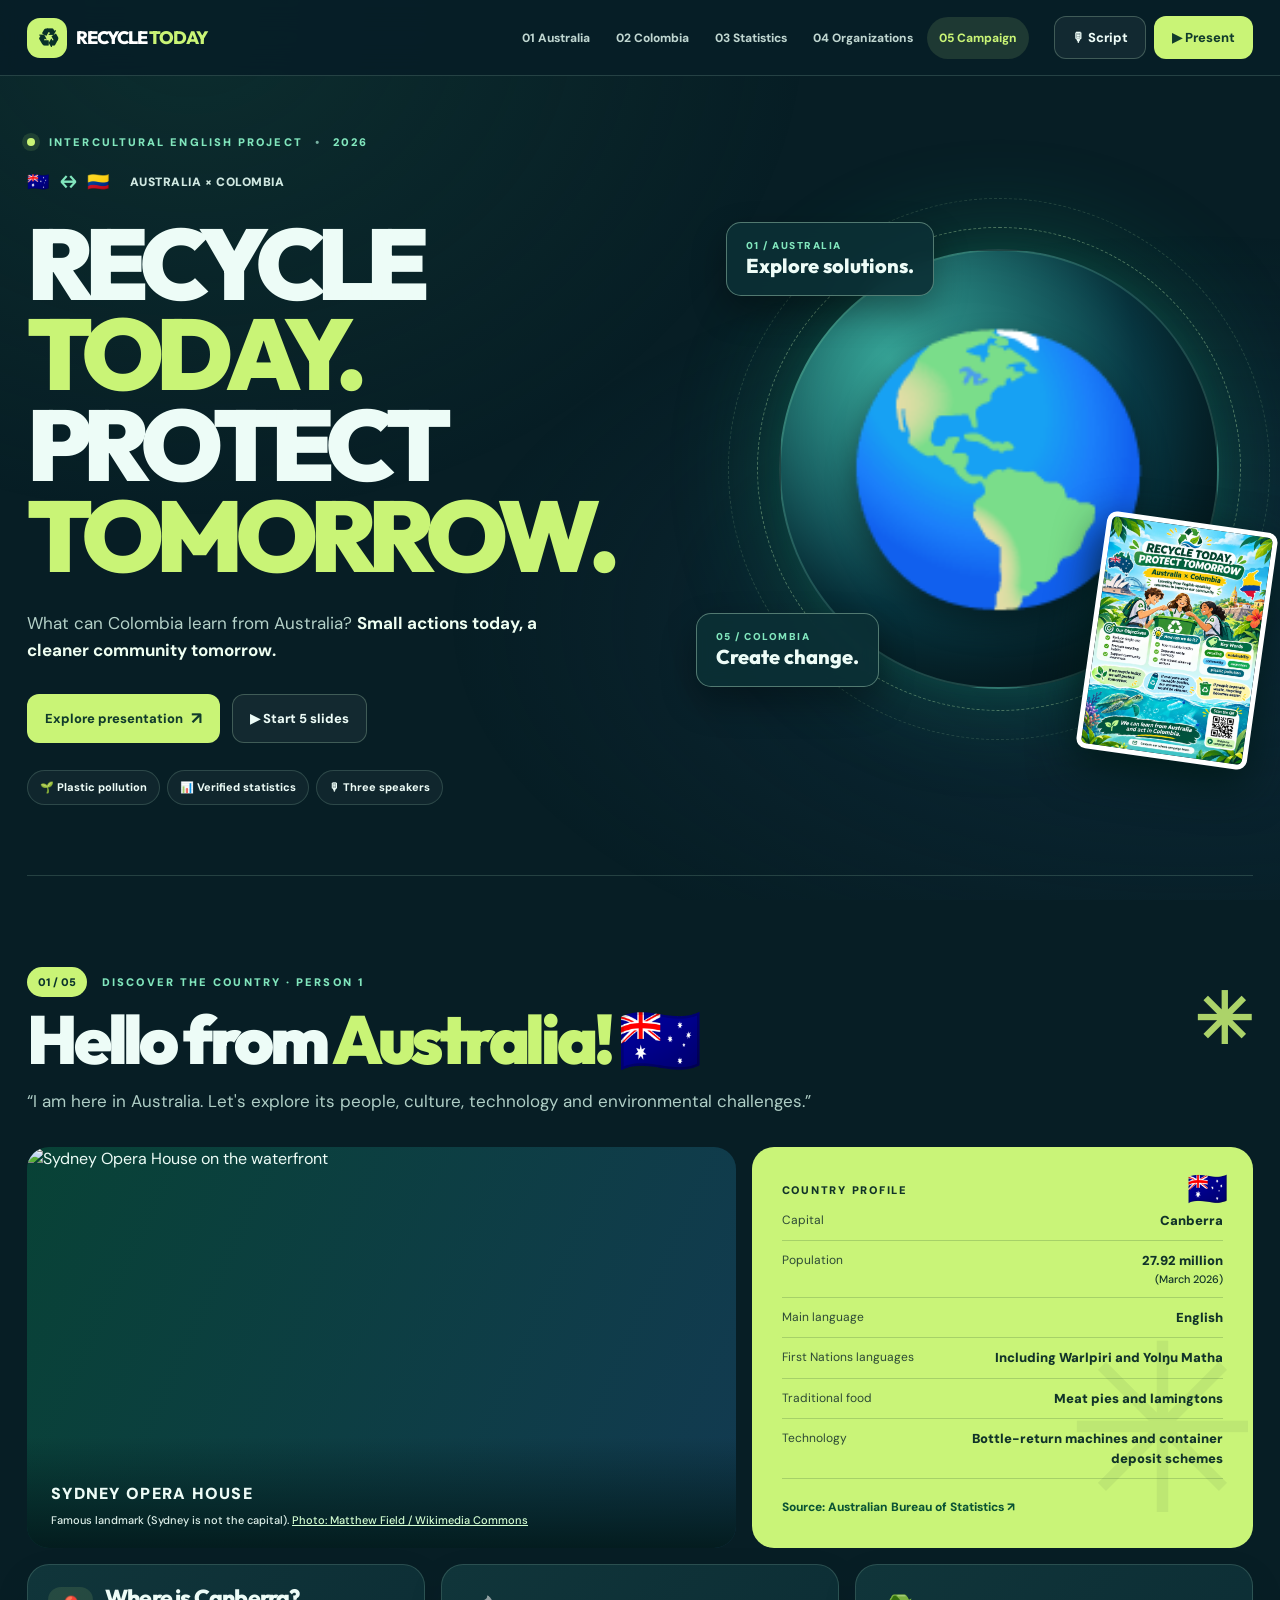
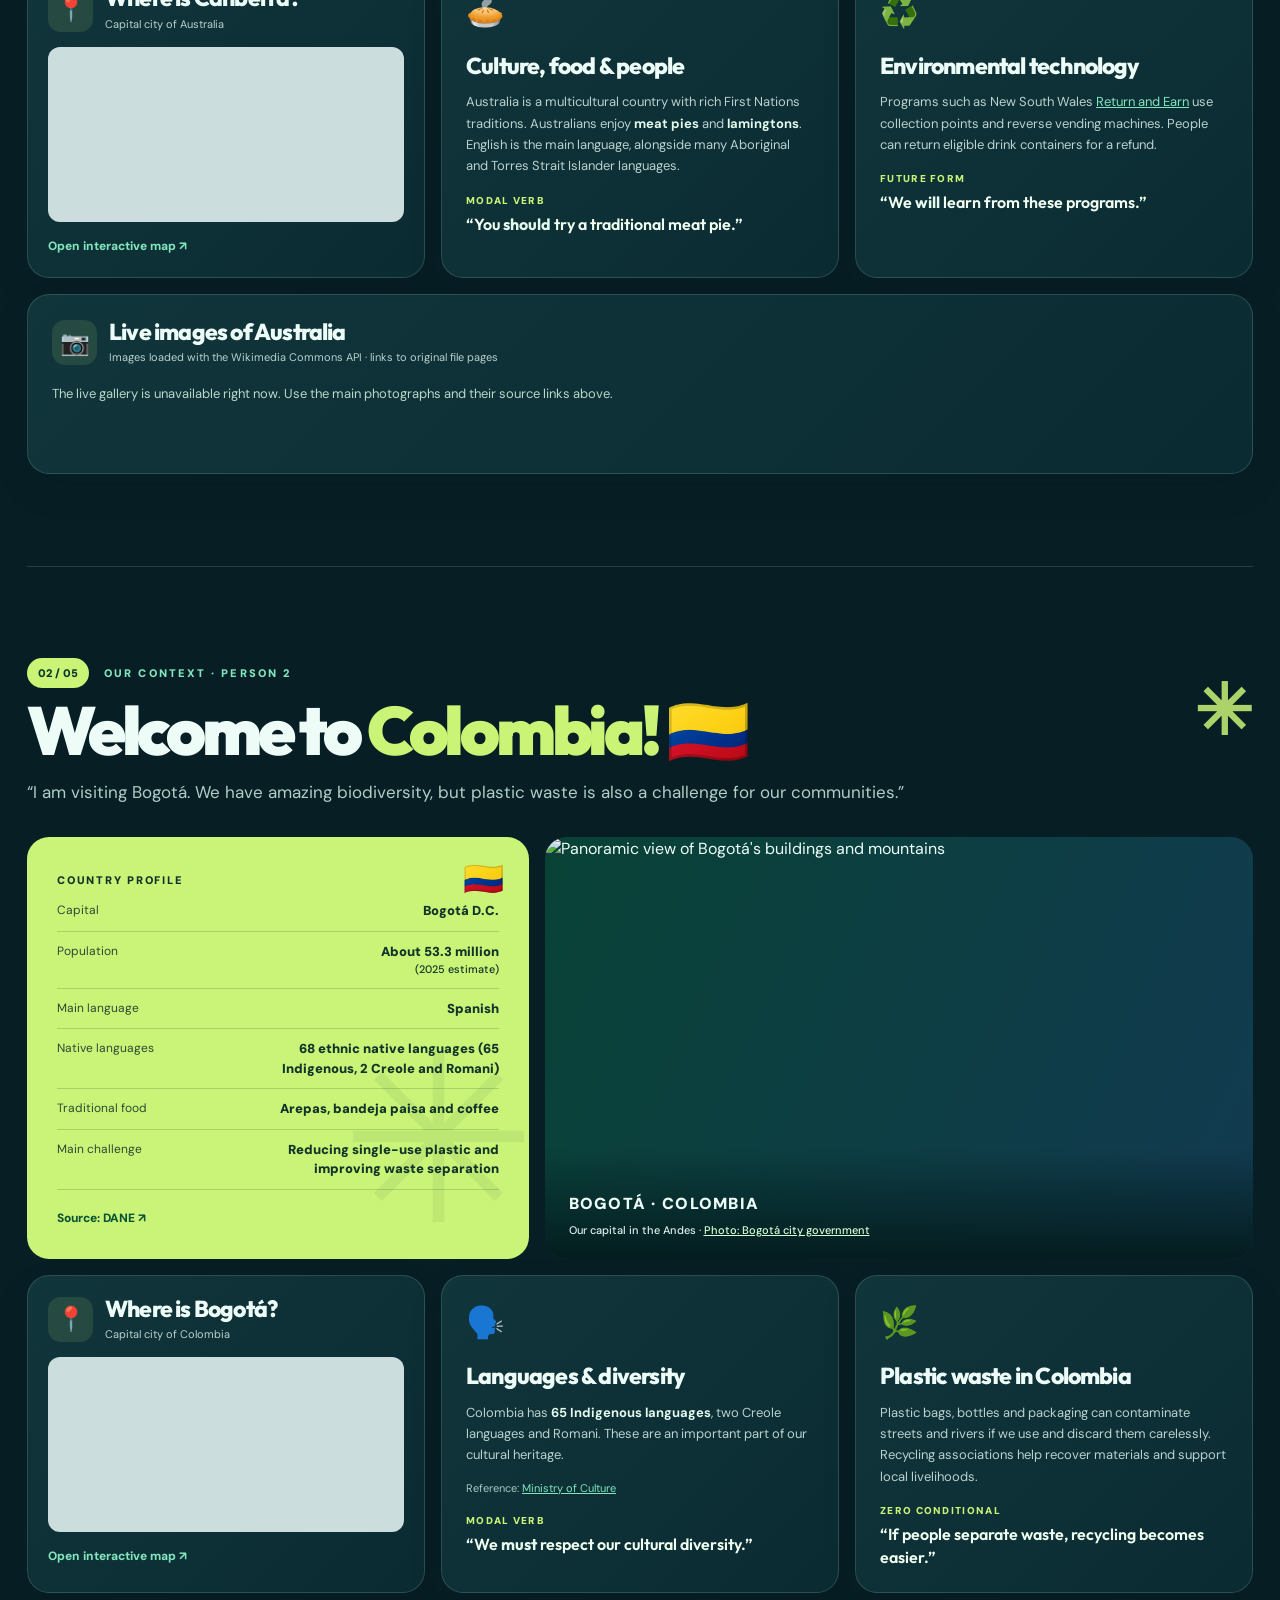
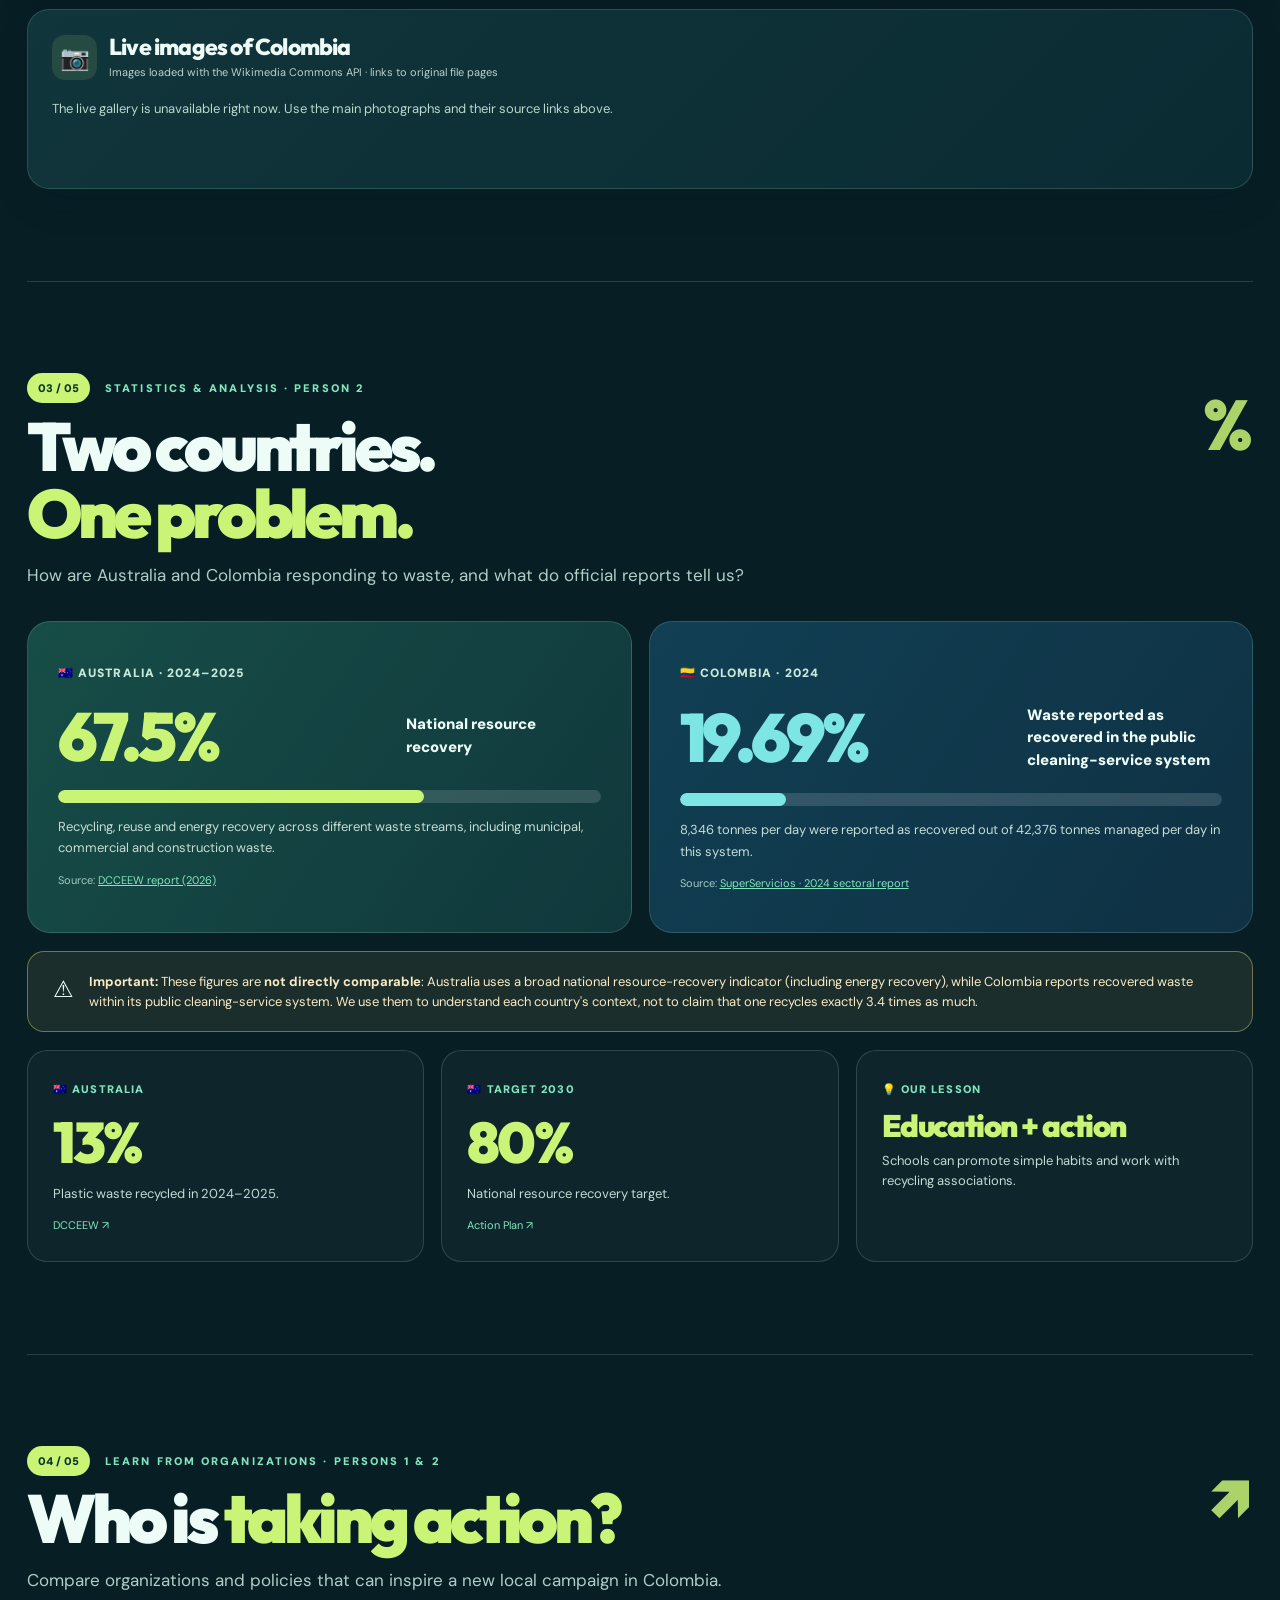
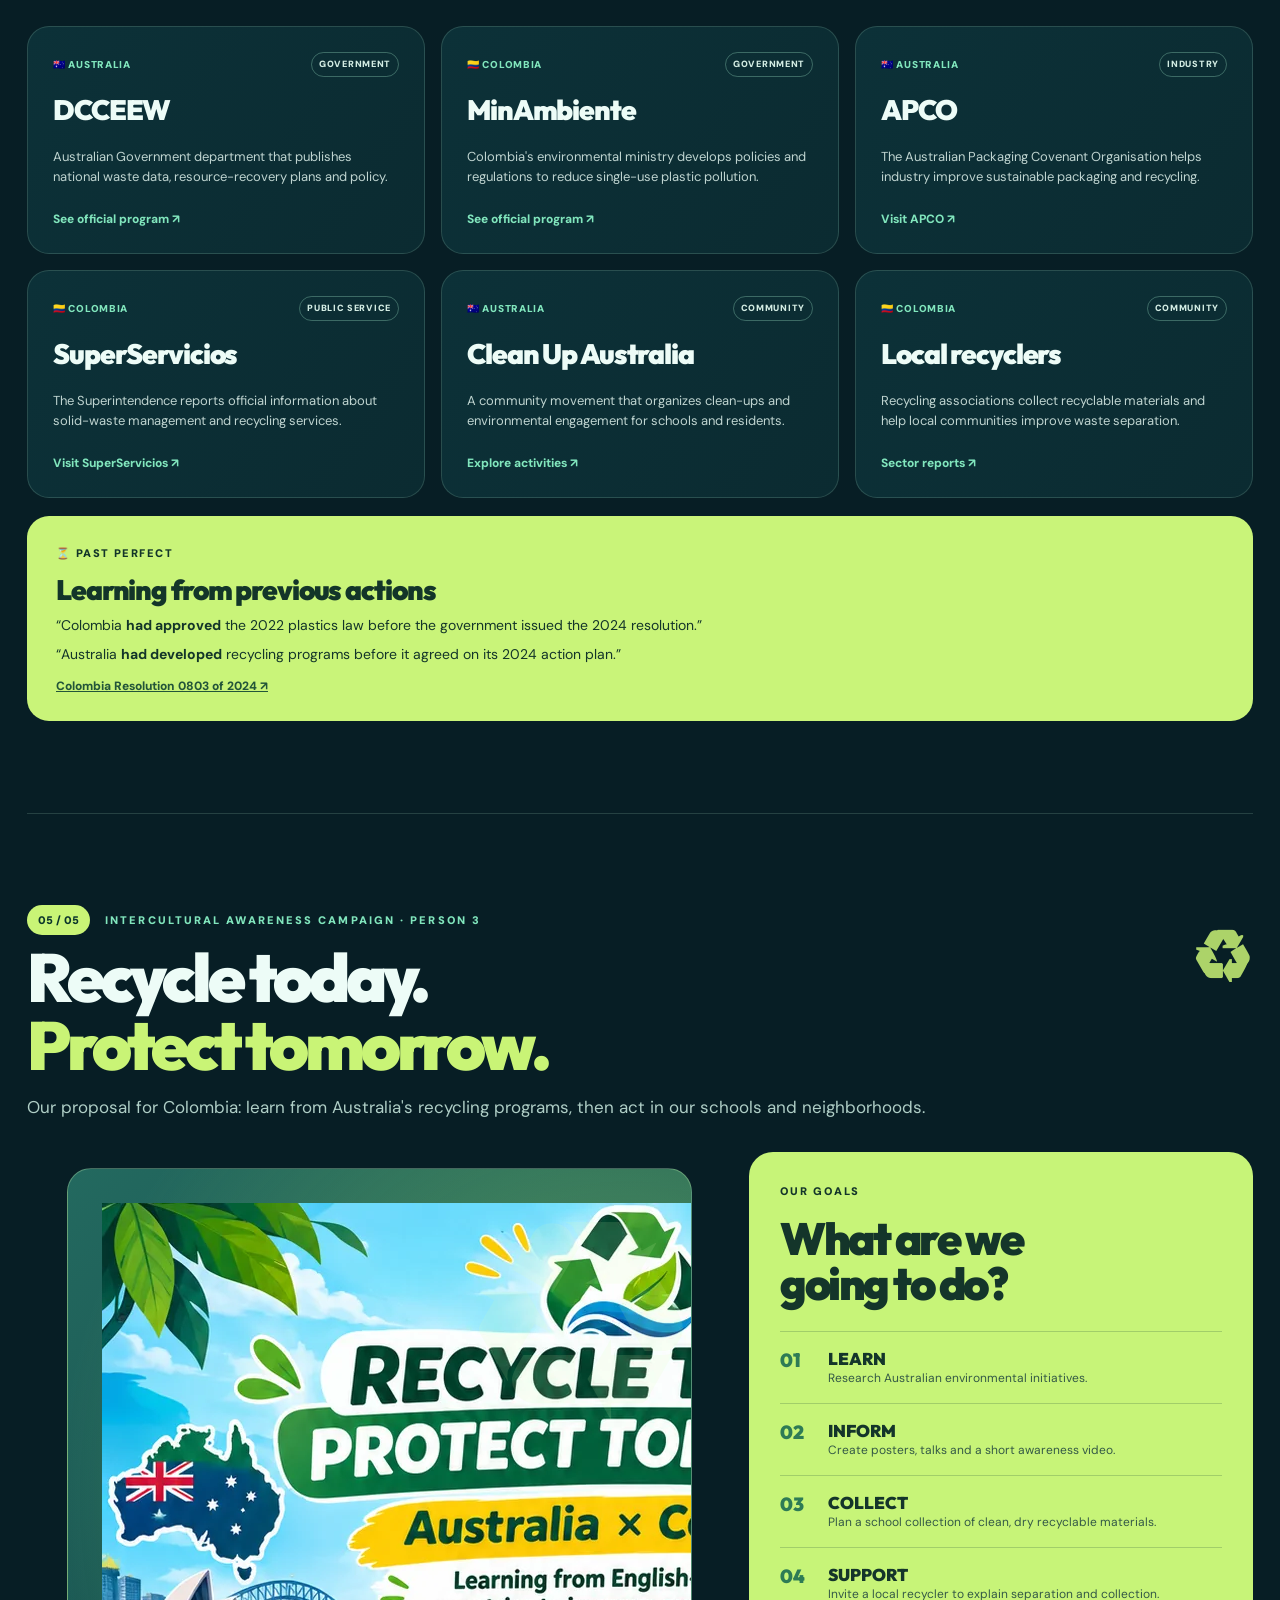
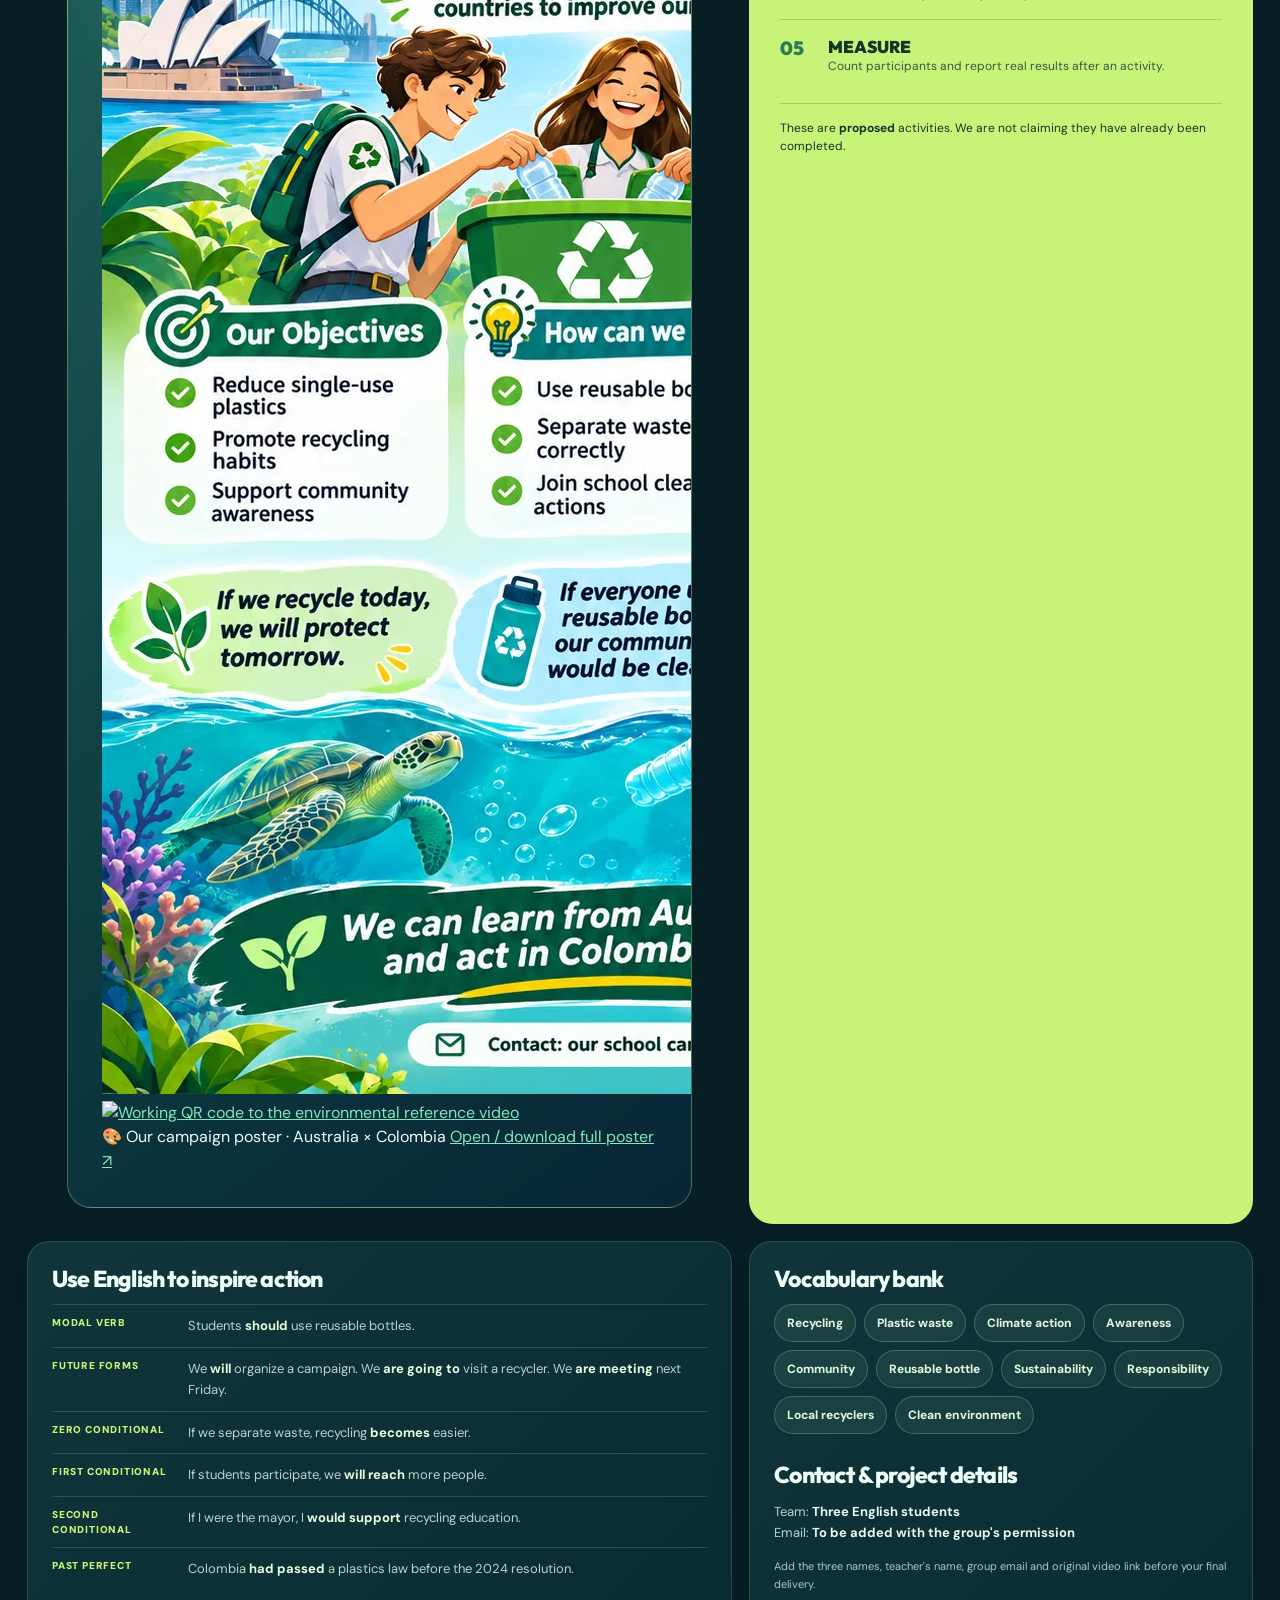
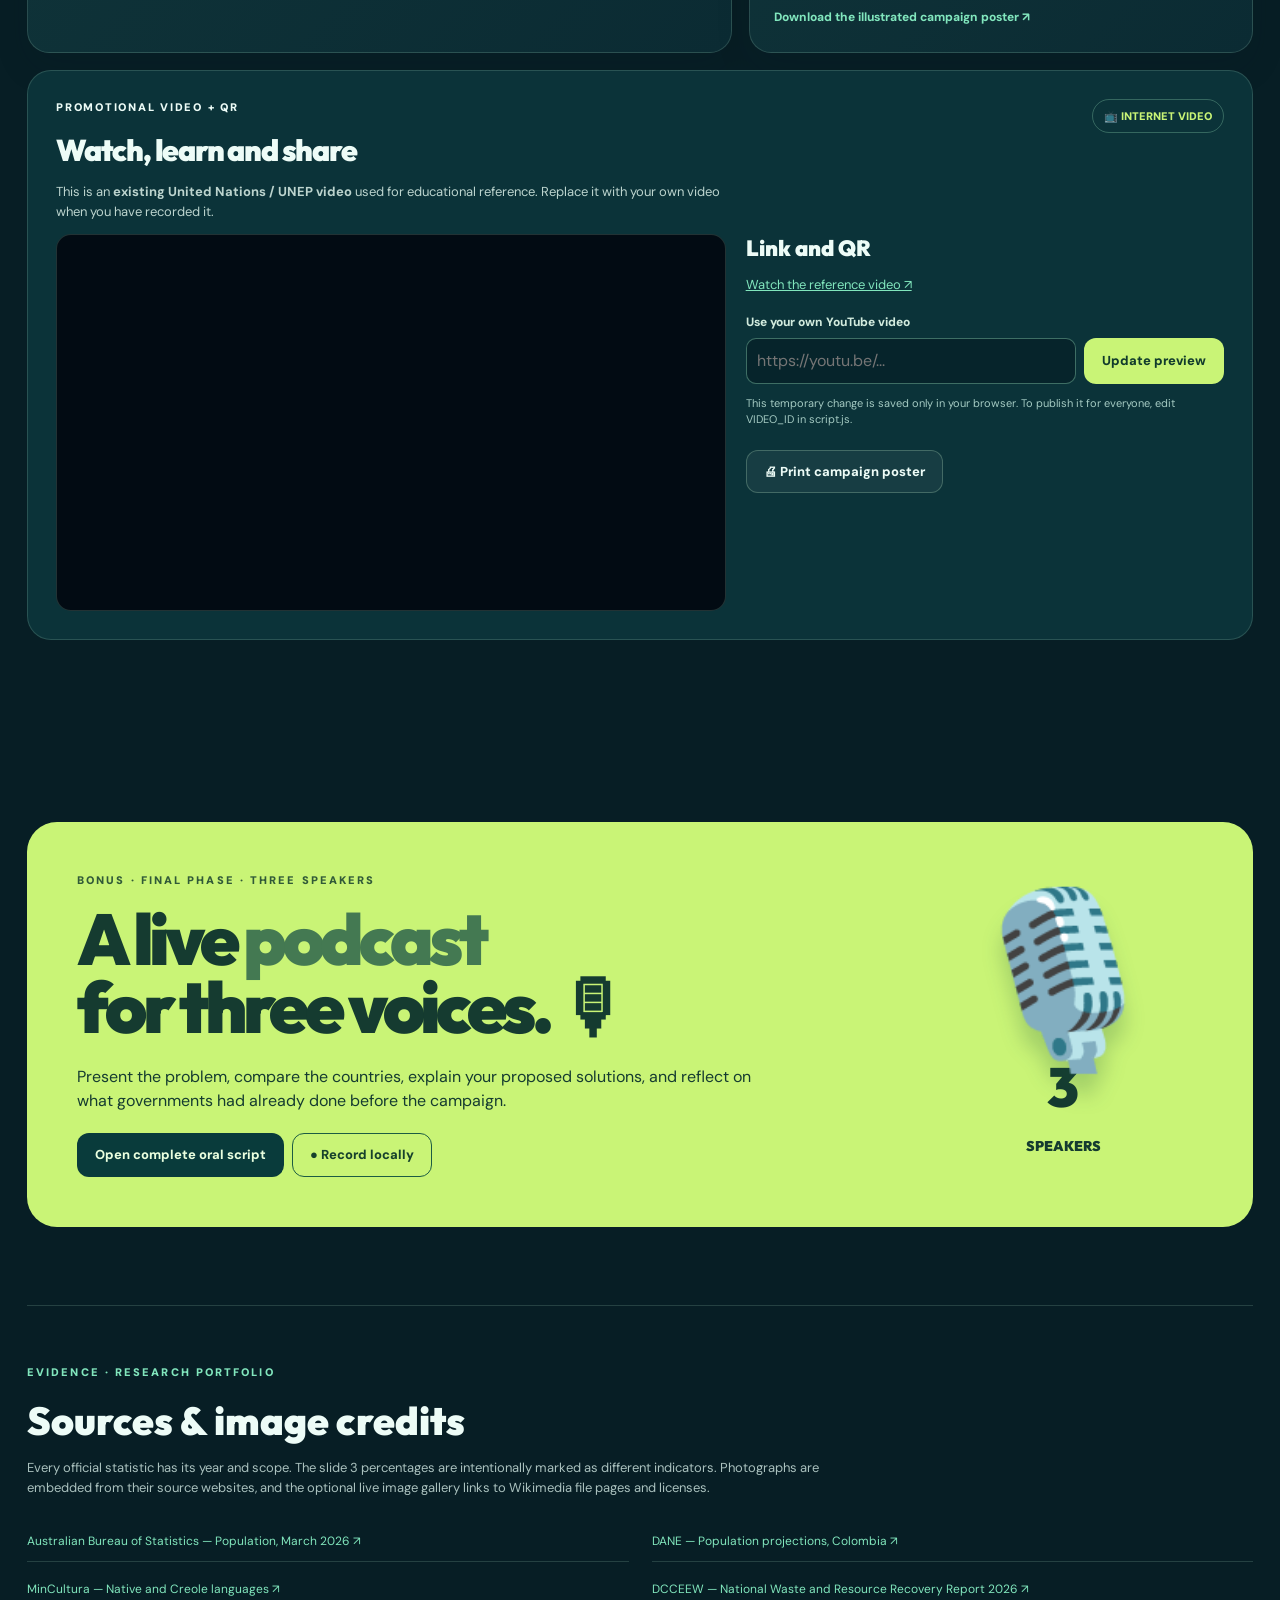
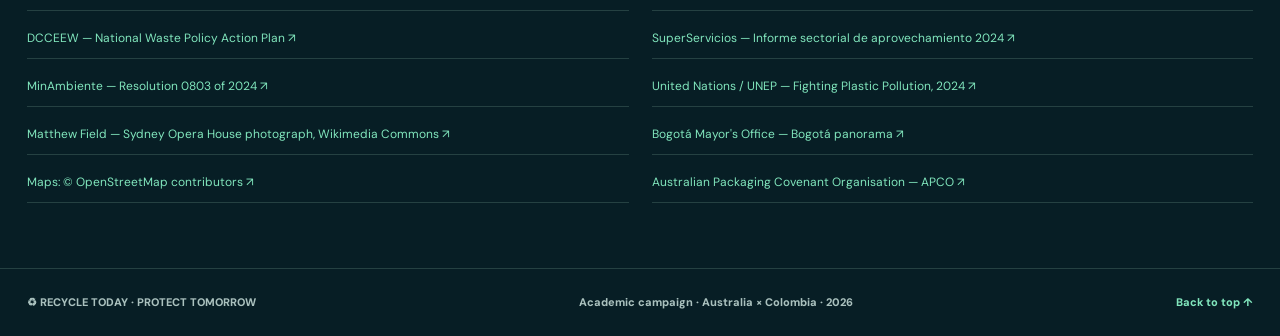
==== index.html @ 6f83ca3d "Display illustrated poster in slide five and hero; retain functional video QR" ====
<!DOCTYPE html>
<html lang="en">
<head>
  <meta charset="UTF-8" />
  <meta name="viewport" content="width=device-width, initial-scale=1.0" />
  <meta name="theme-color" content="#0a2027" />
  <meta name="description" content="Interactive English presentation: learning from Australia to reduce plastic pollution in Colombia." />
  <title>Recycle Today, Protect Tomorrow | Australia × Colombia</title>
  <link rel="icon" href="assets/favicon.svg" type="image/svg+xml" />
  <link rel="preconnect" href="https://fonts.googleapis.com" />
  <link rel="preconnect" href="https://fonts.gstatic.com" crossorigin />
  <link rel="stylesheet" href="styles.css" />
  <script src="script.js" defer></script>
</head>
<body>
  <a class="skip-link" href="#main">Skip to presentation</a>
  <header class="site-header">
    <a class="brand" href="#home" aria-label="Recycle Today home"><span class="brand-icon">♻</span><span>RECYCLE<span class="brand-alt">TODAY</span></span></a>
    <nav aria-label="Main slides" class="desktop-nav">
      <a href="#australia">01 Australia</a><a href="#colombia">02 Colombia</a><a href="#compare">03 Statistics</a><a href="#organizations">04 Organizations</a><a href="#campaign">05 Campaign</a>
    </nav>
    <div class="header-actions"><button id="notes-button" class="ghost-btn" type="button">🎙 Script</button><button id="present-button" class="accent-btn" type="button">▶ Present</button></div>
  </header>
  <main id="main">
    <section id="home" class="hero page-width" aria-labelledby="hero-title">
      <div class="hero-copy">
        <p class="eyebrow"><span class="live-dot"></span> Intercultural English project <span class="divided">•</span> 2026</p>
        <p class="flag-line">🇦🇺 <span class="arrow-sign">↔</span> 🇨🇴 <span>AUSTRALIA × COLOMBIA</span></p>
        <h1 id="hero-title">RECYCLE<br /><em>TODAY.</em><br />PROTECT<br /><em>TOMORROW.</em></h1>
        <p class="hero-subtitle">What can Colombia learn from Australia? <strong>Small actions today, a cleaner community tomorrow.</strong></p>
        <div class="hero-actions"><a href="#australia" class="accent-btn arrow-btn">Explore presentation <span>↗</span></a><button type="button" id="start-presentation" class="ghost-btn">▶ Start 5 slides</button></div>
        <div class="hero-tags"><span>🌱 Plastic pollution</span><span>📊 Verified statistics</span><span>🎙 Three speakers</span></div>
      </div>
      <div class="hero-visual" aria-label="Campaign illustration and photographs">
        <div class="planet-disc"><span aria-hidden="true">🌎</span><div class="disc-ring ring-one"></div><div class="disc-ring ring-two"></div></div>
        <div class="visual-caption visual-caption-top"><span>01 / AUSTRALIA</span><strong>Explore solutions.</strong></div>
        <div class="visual-caption visual-caption-bottom"><span>05 / COLOMBIA</span><strong>Create change.</strong></div>
        <img src="assets/poster-recycle-today.webp" class="hero-poster" alt="Recycle Today, Protect Tomorrow campaign poster" loading="eager" />
      </div>
    </section>
    <div class="five-slides">
      <section id="australia" class="slide page-width" data-slide="0" aria-labelledby="australia-title">
        <div class="section-heading"><div><p class="eyebrow"><span class="section-number">01 / 05</span> DISCOVER THE COUNTRY · PERSON 1</p><h2 id="australia-title">Hello from <span class="colored">Australia!</span> 🇦🇺</h2><p class="section-subtitle">“I am here in Australia. Let's explore its people, culture, technology and environmental challenges.”</p></div><div class="corner-symbol">✳</div></div>
        <div class="slide-grid">
          <figure class="feature-photo australia-photo"><img src="https://upload.wikimedia.org/wikipedia/commons/thumb/3/38/Sydney_opera_house_side_view.jpg/1200px-Sydney_opera_house_side_view.jpg" alt="Sydney Opera House on the waterfront" loading="lazy" /><figcaption><span>SYDNEY OPERA HOUSE</span><small>Famous landmark (Sydney is not the capital). <a target="_blank" rel="noopener noreferrer" href="https://commons.wikimedia.org/wiki/File:Sydney_opera_house_side_view.jpg">Photo: Matthew Field / Wikimedia Commons</a></small></figcaption></figure>
          <div class="country-card"><span class="card-eyebrow">COUNTRY PROFILE</span><div class="mini-flag">🇦🇺</div><dl class="fact-list"><div><dt>Capital</dt><dd>Canberra</dd></div><div><dt>Population</dt><dd>27.92 million <small>(March 2026)</small></dd></div><div><dt>Main language</dt><dd>English</dd></div><div><dt>First Nations languages</dt><dd>Including Warlpiri and Yolŋu Matha</dd></div><div><dt>Traditional food</dt><dd>Meat pies and lamingtons</dd></div><div><dt>Technology</dt><dd>Bottle-return machines and container deposit schemes</dd></div></dl><a href="https://www.abs.gov.au/statistics/people/population/national-state-and-territory-population/latest-release" class="text-link" target="_blank" rel="noopener noreferrer">Source: Australian Bureau of Statistics ↗</a></div>
          <article class="info-card map-card"><div class="card-top"><span>📍</span><div><h3>Where is Canberra?</h3><p>Capital city of Australia</p></div></div><iframe title="Map of Canberra, Australia, from OpenStreetMap" loading="lazy" src="https://www.openstreetmap.org/export/embed.html?bbox=149.04%2C-35.36%2C149.21%2C-35.24&amp;layer=mapnik&amp;marker=-35.2809%2C149.1300"></iframe><a href="https://www.openstreetmap.org/?mlat=-35.2809&amp;mlon=149.1300#map=12/-35.2809/149.1300" class="text-link" target="_blank" rel="noopener noreferrer">Open interactive map ↗</a></article>
          <article class="info-card story-card"><span class="info-icon">🥧</span><h3>Culture, food & people</h3><p>Australia is a multicultural country with rich First Nations traditions. Australians enjoy <strong>meat pies</strong> and <strong>lamingtons</strong>. English is the main language, alongside many Aboriginal and Torres Strait Islander languages.</p><div class="grammar-tag">MODAL VERB</div><p class="quote">“You <strong>should</strong> try a traditional meat pie.”</p></article>
          <article class="info-card story-card"><span class="info-icon">♻️</span><h3>Environmental technology</h3><p>Programs such as New South Wales <a href="https://returnandearn.org.au/" target="_blank" rel="noopener noreferrer">Return and Earn</a> use collection points and reverse vending machines. People can return eligible drink containers for a refund.</p><div class="grammar-tag">FUTURE FORM</div><p class="quote">“We <strong>will</strong> learn from these programs.”</p></article>
          <article class="info-card gallery-card"><div class="card-top"><span>📷</span><div><h3>Live images of Australia</h3><p>Images loaded with the Wikimedia Commons API · links to original file pages</p></div></div><div class="image-gallery" id="gallery-au" aria-live="polite"><p class="gallery-placeholder">Images will appear when internet access is available.</p></div></article>
        </div>
      </section>
      <section id="colombia" class="slide page-width" data-slide="1" aria-labelledby="colombia-title">
        <div class="section-heading"><div><p class="eyebrow"><span class="section-number">02 / 05</span> OUR CONTEXT · PERSON 2</p><h2 id="colombia-title">Welcome to <span class="colored">Colombia!</span> 🇨🇴</h2><p class="section-subtitle">“I am visiting Bogotá. We have amazing biodiversity, but plastic waste is also a challenge for our communities.”</p></div><div class="corner-symbol">✳</div></div>
        <div class="slide-grid">
          <div class="country-card"><span class="card-eyebrow">COUNTRY PROFILE</span><div class="mini-flag">🇨🇴</div><dl class="fact-list"><div><dt>Capital</dt><dd>Bogotá D.C.</dd></div><div><dt>Population</dt><dd>About 53.3 million <small>(2025 estimate)</small></dd></div><div><dt>Main language</dt><dd>Spanish</dd></div><div><dt>Native languages</dt><dd>68 ethnic native languages (65 Indigenous, 2 Creole and Romani)</dd></div><div><dt>Traditional food</dt><dd>Arepas, bandeja paisa and coffee</dd></div><div><dt>Main challenge</dt><dd>Reducing single-use plastic and improving waste separation</dd></div></dl><a href="https://www.dane.gov.co/index.php/estadisticas-por-tema/demografia-y-poblacion/proyecciones-de-poblacion" class="text-link" target="_blank" rel="noopener noreferrer">Source: DANE ↗</a></div>
          <figure class="feature-photo colombia-photo"><img src="https://bogota.gov.co/sites/default/files/2022-05/bogota_panoramica_invest.jpg" alt="Panoramic view of Bogotá's buildings and mountains" loading="lazy" /><figcaption><span>BOGOTÁ · COLOMBIA</span><small>Our capital in the Andes · <a href="https://bogota.gov.co/internacional/bogota-entre-las-mejores-capitales-de-america-latina-para-invertir" target="_blank" rel="noopener noreferrer">Photo: Bogotá city government</a></small></figcaption></figure>
          <article class="info-card map-card"><div class="card-top"><span>📍</span><div><h3>Where is Bogotá?</h3><p>Capital city of Colombia</p></div></div><iframe title="Map of Bogotá, Colombia, from OpenStreetMap" loading="lazy" src="https://www.openstreetmap.org/export/embed.html?bbox=-74.16%2C4.55%2C-73.99%2C4.74&amp;layer=mapnik&amp;marker=4.7110%2C-74.0721"></iframe><a href="https://www.openstreetmap.org/?mlat=4.7110&amp;mlon=-74.0721#map=12/4.7110/-74.0721" class="text-link" target="_blank" rel="noopener noreferrer">Open interactive map ↗</a></article>
          <article class="info-card story-card"><span class="info-icon">🗣️</span><h3>Languages & diversity</h3><p>Colombia has <strong>65 Indigenous languages</strong>, two Creole languages and Romani. These are an important part of our cultural heritage.</p><p class="source-mini">Reference: <a href="https://mng.mincultura.gov.co/areas/poblaciones/APP-de-lenguas-nativas/Paginas/default.aspx" target="_blank" rel="noopener noreferrer">Ministry of Culture</a></p><div class="grammar-tag">MODAL VERB</div><p class="quote">“We <strong>must</strong> respect our cultural diversity.”</p></article>
          <article class="info-card story-card"><span class="info-icon">🌿</span><h3>Plastic waste in Colombia</h3><p>Plastic bags, bottles and packaging can contaminate streets and rivers if we use and discard them carelessly. Recycling associations help recover materials and support local livelihoods.</p><div class="grammar-tag">ZERO CONDITIONAL</div><p class="quote">“If people separate waste, recycling becomes easier.”</p></article>
          <article class="info-card gallery-card"><div class="card-top"><span>📷</span><div><h3>Live images of Colombia</h3><p>Images loaded with the Wikimedia Commons API · links to original file pages</p></div></div><div class="image-gallery" id="gallery-co" aria-live="polite"><p class="gallery-placeholder">Images will appear when internet access is available.</p></div></article>
        </div>
      </section>
      <section id="compare" class="slide page-width" data-slide="2" aria-labelledby="compare-title">
        <div class="section-heading"><div><p class="eyebrow"><span class="section-number">03 / 05</span> STATISTICS & ANALYSIS · PERSON 2</p><h2 id="compare-title">Two countries.<br /><span class="colored">One problem.</span></h2><p class="section-subtitle">How are Australia and Colombia responding to waste, and what do official reports tell us?</p></div><div class="corner-symbol">%</div></div>
        <div class="comparison-grid">
          <article class="percent-card au-percent"><p>🇦🇺 AUSTRALIA · 2024–2025</p><div class="percent-row"><strong>67.5%</strong><span>National resource recovery</span></div><div class="percent-track"><span style="width:67.5%"></span></div><p class="percent-detail">Recycling, reuse and energy recovery across different waste streams, including municipal, commercial and construction waste.</p><p class="source-mini">Source: <a href="https://www.dcceew.gov.au/environment/protection/waste/publications/national-waste-resource-recovery-report-2026" target="_blank" rel="noopener noreferrer">DCCEEW report (2026)</a></p></article>
          <article class="percent-card co-percent"><p>🇨🇴 COLOMBIA · 2024</p><div class="percent-row"><strong>19.69%</strong><span>Waste reported as recovered in the public cleaning-service system</span></div><div class="percent-track"><span style="width:19.69%"></span></div><p class="percent-detail">8,346 tonnes per day were reported as recovered out of 42,376 tonnes managed per day in this system.</p><p class="source-mini">Source: <a href="https://www.superservicios.gov.co/publicaciones" target="_blank" rel="noopener noreferrer">SuperServicios · 2024 sectoral report</a></p></article>
        </div>
        <div class="methodology"><span aria-hidden="true">⚠</span><p><strong>Important:</strong> These figures are <strong>not directly comparable</strong>: Australia uses a broad national resource-recovery indicator (including energy recovery), while Colombia reports recovered waste within its public cleaning-service system. We use them to understand each country's context, not to claim that one recycles exactly 3.4 times as much.</p></div>
        <div class="trio-grid">
          <article class="metric-tile"><span>🇦🇺 AUSTRALIA</span><strong>13%</strong><p>Plastic waste recycled in 2024–2025.</p><a target="_blank" rel="noopener noreferrer" href="https://www.dcceew.gov.au/environment/protection/waste/publications/national-waste-resource-recovery-report-2026">DCCEEW ↗</a></article>
          <article class="metric-tile"><span>🇦🇺 TARGET 2030</span><strong>80%</strong><p>National resource recovery target.</p><a target="_blank" rel="noopener noreferrer" href="https://www.dcceew.gov.au/environment/protection/waste/publications/national-waste-policy-action-plan">Action Plan ↗</a></article>
          <article class="metric-tile"><span>💡 OUR LESSON</span><strong class="lesson-stat">Education + action</strong><p>Schools can promote simple habits and work with recycling associations.</p></article>
        </div>
      </section>
      <section id="organizations" class="slide page-width" data-slide="3" aria-labelledby="organizations-title">
        <div class="section-heading"><div><p class="eyebrow"><span class="section-number">04 / 05</span> LEARN FROM ORGANIZATIONS · PERSONS 1 & 2</p><h2 id="organizations-title">Who is <span class="colored">taking action?</span></h2><p class="section-subtitle">Compare organizations and policies that can inspire a new local campaign in Colombia.</p></div><div class="corner-symbol">↗</div></div>
        <div class="organizations-grid">
          <article class="organization"><div class="org-header"><span>🇦🇺 AUSTRALIA</span><span class="org-pill">GOVERNMENT</span></div><h3>DCCEEW</h3><p>Australian Government department that publishes national waste data, resource-recovery plans and policy.</p><a target="_blank" rel="noopener noreferrer" href="https://www.dcceew.gov.au/environment/protection/waste">See official program ↗</a></article>
          <article class="organization"><div class="org-header"><span>🇨🇴 COLOMBIA</span><span class="org-pill">GOVERNMENT</span></div><h3>MinAmbiente</h3><p>Colombia's environmental ministry develops policies and regulations to reduce single-use plastic pollution.</p><a target="_blank" rel="noopener noreferrer" href="https://www.minambiente.gov.co/">See official program ↗</a></article>
          <article class="organization"><div class="org-header"><span>🇦🇺 AUSTRALIA</span><span class="org-pill">INDUSTRY</span></div><h3>APCO</h3><p>The Australian Packaging Covenant Organisation helps industry improve sustainable packaging and recycling.</p><a target="_blank" rel="noopener noreferrer" href="https://apco.org.au/">Visit APCO ↗</a></article>
          <article class="organization"><div class="org-header"><span>🇨🇴 COLOMBIA</span><span class="org-pill">PUBLIC SERVICE</span></div><h3>SuperServicios</h3><p>The Superintendence reports official information about solid-waste management and recycling services.</p><a target="_blank" rel="noopener noreferrer" href="https://www.superservicios.gov.co/">Visit SuperServicios ↗</a></article>
          <article class="organization"><div class="org-header"><span>🇦🇺 AUSTRALIA</span><span class="org-pill">COMMUNITY</span></div><h3>Clean Up Australia</h3><p>A community movement that organizes clean-ups and environmental engagement for schools and residents.</p><a target="_blank" rel="noopener noreferrer" href="https://www.cleanup.org.au/">Explore activities ↗</a></article>
          <article class="organization"><div class="org-header"><span>🇨🇴 COLOMBIA</span><span class="org-pill">COMMUNITY</span></div><h3>Local recyclers</h3><p>Recycling associations collect recyclable materials and help local communities improve waste separation.</p><a target="_blank" rel="noopener noreferrer" href="https://www.superservicios.gov.co/publicaciones">Sector reports ↗</a></article>
        </div>
        <div class="history-panel"><span>⏳ PAST PERFECT</span><h3>Learning from previous actions</h3><p>“Colombia <strong>had approved</strong> the 2022 plastics law before the government issued the 2024 resolution.”</p><p>“Australia <strong>had developed</strong> recycling programs before it agreed on its 2024 action plan.”</p><a href="https://www.minambiente.gov.co/documento-normativa/resolucion-0803-del-24-de-junio-de-2024/" target="_blank" rel="noopener noreferrer">Colombia Resolution 0803 of 2024 ↗</a></div>
      </section>
      <section id="campaign" class="slide page-width" data-slide="4" aria-labelledby="campaign-title">
        <div class="section-heading"><div><p class="eyebrow"><span class="section-number">05 / 05</span> INTERCULTURAL AWARENESS CAMPAIGN · PERSON 3</p><h2 id="campaign-title">Recycle today.<br /><span class="colored">Protect tomorrow.</span></h2><p class="section-subtitle">Our proposal for Colombia: learn from Australia's recycling programs, then act in our schools and neighborhoods.</p></div><div class="corner-symbol">♻</div></div>
        <div class="campaign-grid">
          <figure class="campaign-poster">
            <div class="poster-image-wrap">
              <img class="campaign-art" src="assets/poster-recycle-today.webp" alt="Illustrated Recycle Today, Protect Tomorrow campaign poster for Australia and Colombia, featuring recycling objectives, actions, key words and conditional sentences in English." loading="lazy" />
              <a class="poster-qr-overlay" id="poster-qr-link" href="https://www.youtube.com/watch?v=fYzPZtXPSZg" target="_blank" rel="noopener noreferrer" title="Scan or open the campaign reference video">
                <img id="poster-qr" alt="Working QR code to the environmental reference video" src="https://api.qrserver.com/v1/create-qr-code/?size=200x200&amp;data=https%3A%2F%2Fwww.youtube.com%2Fwatch%3Fv%3DfYzPZtXPSZg" loading="lazy" />
              </a>
            </div>
            <figcaption class="campaign-poster-caption">
              <span>🎨 Our campaign poster · Australia × Colombia</span>
              <a href="assets/poster-recycle-today.webp" target="_blank" rel="noopener noreferrer" download="Recycle-Today-Protect-Tomorrow.webp">Open / download full poster ↗</a>
            </figcaption>
          </figure>
          <div class="action-panel"><p class="card-eyebrow">OUR GOALS</p><h3>What are we<br />going to do?</h3><ol class="action-list"><li><strong>LEARN</strong><span>Research Australian environmental initiatives.</span></li><li><strong>INFORM</strong><span>Create posters, talks and a short awareness video.</span></li><li><strong>COLLECT</strong><span>Plan a school collection of clean, dry recyclable materials.</span></li><li><strong>SUPPORT</strong><span>Invite a local recycler to explain separation and collection.</span></li><li><strong>MEASURE</strong><span>Count participants and report real results after an activity.</span></li></ol><p class="planning-disclaimer">These are <strong>proposed</strong> activities. We are not claiming they have already been completed.</p></div>
          <article class="info-card grammar-panel"><h3>Use English to inspire action</h3><div class="grammar-row"><span>MODAL VERB</span><p>Students <b>should</b> use reusable bottles.</p></div><div class="grammar-row"><span>FUTURE FORMS</span><p>We <b>will</b> organize a campaign. We <b>are going to</b> visit a recycler. We <b>are meeting</b> next Friday.</p></div><div class="grammar-row"><span>ZERO CONDITIONAL</span><p>If we separate waste, recycling <b>becomes</b> easier.</p></div><div class="grammar-row"><span>FIRST CONDITIONAL</span><p>If students participate, we <b>will reach</b> more people.</p></div><div class="grammar-row"><span>SECOND CONDITIONAL</span><p>If I were the mayor, I <b>would support</b> recycling education.</p></div><div class="grammar-row"><span>PAST PERFECT</span><p>Colombia <b>had passed</b> a plastics law before the 2024 resolution.</p></div></article>
          <article class="info-card vocab-panel"><h3>Vocabulary bank</h3><div class="keyword-tags"><span>Recycling</span><span>Plastic waste</span><span>Climate action</span><span>Awareness</span><span>Community</span><span>Reusable bottle</span><span>Sustainability</span><span>Responsibility</span><span>Local recyclers</span><span>Clean environment</span></div><h3 class="contact-title">Contact & project details</h3><p>Team: <strong>Three English students</strong><br />Email: <strong>To be added with the group's permission</strong></p><p class="source-mini">Add the three names, teacher's name, group email and original video link before your final delivery.</p><a href="assets/poster-recycle-today.webp" download class="text-link">Download the illustrated campaign poster ↗</a></article>
          <article class="video-panel"><div class="video-meta"><div><p class="card-eyebrow">PROMOTIONAL VIDEO + QR</p><h3>Watch, learn and share</h3><p>This is an <strong>existing United Nations / UNEP video</strong> used for educational reference. Replace it with your own video when you have recorded it.</p></div><div class="external-badge">📺 INTERNET VIDEO</div></div><div class="video-controls"><div class="video-frame" id="video-frame"><iframe title="Fighting Plastic Pollution: Time for Change — UN Environment Programme" src="https://www.youtube-nocookie.com/embed/fYzPZtXPSZg" allow="accelerometer; autoplay; clipboard-write; encrypted-media; gyroscope; picture-in-picture; web-share" referrerpolicy="strict-origin-when-cross-origin" allowfullscreen loading="lazy"></iframe></div><div class="video-side"><h4>Link and QR</h4><a id="video-link" href="https://www.youtube.com/watch?v=fYzPZtXPSZg" target="_blank" rel="noopener noreferrer">Watch the reference video ↗</a><label for="video-input">Use your own YouTube video</label><div class="video-edit"><input id="video-input" type="url" placeholder="https://youtu.be/..." /><button id="video-apply" class="accent-btn" type="button">Update preview</button></div><p id="video-feedback" class="source-mini" role="status">This temporary change is saved only in your browser. To publish it for everyone, edit VIDEO_ID in script.js.</p><button type="button" id="print-poster" class="ghost-btn">🖨 Print campaign poster</button></div></div></article>
        </div>
      </section>
    </div>
    <section class="podcast-section page-width" id="podcast" aria-labelledby="podcast-title">
      <div class="podcast-copy"><p class="eyebrow">BONUS · FINAL PHASE · THREE SPEAKERS</p><h2 id="podcast-title">A live <em>podcast</em><br />for three voices. 🎙</h2><p>Present the problem, compare the countries, explain your proposed solutions, and reflect on what governments had already done before the campaign.</p><div class="podcast-buttons"><button type="button" class="accent-btn" id="toggle-script">Open complete oral script</button><button type="button" class="ghost-btn" id="record-podcast">● Record locally</button><span id="record-feedback" role="status"></span></div></div>
      <div class="podcast-art"><div class="microphone">🎙️</div><span>3<br /><small>SPEAKERS</small></span></div>
      <div id="speaker-script" class="speaker-script" hidden>
        <p class="script-intro">Use the script as practice, not as a replacement for speaking naturally. The text uses straightforward English (approximately A2–B1). Recommended: rehearse as a team and adapt the length to your teacher's timing.</p>
        <article><h3>🎤 Person 1 · Introduction & Australia</h3><p>“Hello, everyone! Welcome to our intercultural project: <em>Recycle Today, Protect Tomorrow</em>. Imagine we are visiting Australia! I am speaking to you from Canberra, the capital. Australia has about 27.9 million people. English is the main language, and First Nations communities have their own languages. The Sydney Opera House is a famous landmark, and Australians enjoy foods like meat pies and lamingtons. We <strong>should</strong> protect our environment. Australia <strong>has</strong> collection programs, and today we <strong>will</strong> learn from them.”</p></article>
        <article><h3>🎤 Person 2 · Colombia & comparison</h3><p>“Now welcome to Colombia! Our capital is Bogotá. Colombia has about 53.3 million people. Spanish is the main language, and Colombia also has many native languages. We have wonderful food and biodiversity, but plastic pollution is a serious challenge. Australia reported <strong>67.5% resource recovery</strong> in 2024–2025. Colombia reported <strong>19.69% recovered waste</strong> in its public cleaning-service system in 2024. These numbers <strong>cannot be compared directly</strong> because they measure different things. If people separate their waste, recycling becomes easier.”</p></article>
        <article><h3>🎤 Person 1 · Organizations & past actions</h3><p>“Australia has organizations like DCCEEW, APCO and Clean Up Australia. In Colombia, MinAmbiente, SuperServicios and local recycling associations play important roles. Australia <strong>had created</strong> several recycling initiatives before it agreed on the 2024 action plan. Colombia <strong>had passed</strong> a plastics law in 2022 before the 2024 resolution. We <strong>must</strong> learn from these experiences, but every community needs its own solutions.”</p></article>
        <article><h3>🎤 Person 3 · Our campaign & future</h3><p>“Our proposal is called <em>Recycle Today, Protect Tomorrow!</em> We <strong>are going to</strong> create posters, promote reusable bottles, and invite local recyclers to our school. We <strong>are meeting</strong> next Friday to plan our first activity. If students participate, our campaign <strong>will</strong> reach more people. If everyone recycled correctly, our community <strong>would be</strong> cleaner. Students <strong>should</strong> respect local recyclers, and we <strong>can</strong> take action together. We will measure our results after the project.”</p></article>
        <article><h3>🎤 Everyone · Final reflection</h3><p><b>Person 1:</b> “What had governments done before? They had already developed policies and programs.”<br /><b>Person 2:</b> “What did we learn? Community education and good information are essential.”<br /><b>Person 3:</b> “If we work together, we will make a positive change in Colombia.”<br /><b>Everyone:</b> “Recycle today, protect tomorrow. Thank you!”</p></article>
      </div>
    </section>
    <section class="references page-width" id="references" aria-labelledby="references-title"><p class="eyebrow">EVIDENCE · RESEARCH PORTFOLIO</p><h2 id="references-title">Sources & image credits</h2><p>Every official statistic has its year and scope. The slide 3 percentages are intentionally marked as different indicators. Photographs are embedded from their source websites, and the optional live image gallery links to Wikimedia file pages and licenses.</p><div class="refs-grid">
      <a target="_blank" rel="noopener noreferrer" href="https://www.abs.gov.au/statistics/people/population/national-state-and-territory-population/latest-release">Australian Bureau of Statistics — Population, March 2026 ↗</a>
      <a target="_blank" rel="noopener noreferrer" href="https://www.dane.gov.co/index.php/estadisticas-por-tema/demografia-y-poblacion/proyecciones-de-poblacion">DANE — Population projections, Colombia ↗</a>
      <a target="_blank" rel="noopener noreferrer" href="https://mng.mincultura.gov.co/areas/poblaciones/APP-de-lenguas-nativas/Paginas/default.aspx">MinCultura — Native and Creole languages ↗</a>
      <a target="_blank" rel="noopener noreferrer" href="https://www.dcceew.gov.au/environment/protection/waste/publications/national-waste-resource-recovery-report-2026">DCCEEW — National Waste and Resource Recovery Report 2026 ↗</a>
      <a target="_blank" rel="noopener noreferrer" href="https://www.dcceew.gov.au/environment/protection/waste/publications/national-waste-policy-action-plan">DCCEEW — National Waste Policy Action Plan ↗</a>
      <a target="_blank" rel="noopener noreferrer" href="https://www.superservicios.gov.co/publicaciones">SuperServicios — Informe sectorial de aprovechamiento 2024 ↗</a>
      <a target="_blank" rel="noopener noreferrer" href="https://www.minambiente.gov.co/documento-normativa/resolucion-0803-del-24-de-junio-de-2024/">MinAmbiente — Resolution 0803 of 2024 ↗</a>
      <a target="_blank" rel="noopener noreferrer" href="https://www.youtube.com/watch?v=fYzPZtXPSZg">United Nations / UNEP — Fighting Plastic Pollution, 2024 ↗</a>
      <a target="_blank" rel="noopener noreferrer" href="https://commons.wikimedia.org/wiki/File:Sydney_opera_house_side_view.jpg">Matthew Field — Sydney Opera House photograph, Wikimedia Commons ↗</a>
      <a target="_blank" rel="noopener noreferrer" href="https://bogota.gov.co/internacional/bogota-entre-las-mejores-capitales-de-america-latina-para-invertir">Bogotá Mayor's Office — Bogotá panorama ↗</a>
      <a target="_blank" rel="noopener noreferrer" href="https://www.openstreetmap.org/copyright">Maps: © OpenStreetMap contributors ↗</a>
      <a target="_blank" rel="noopener noreferrer" href="https://apco.org.au/">Australian Packaging Covenant Organisation — APCO ↗</a>
    </div></section>
  </main>
  <footer class="footer"><span>♻ RECYCLE TODAY · PROTECT TOMORROW</span><span>Academic campaign · Australia × Colombia · 2026</span><a href="#home">Back to top ↑</a></footer>
  <div id="presentation-toolbar" class="presentation-toolbar" aria-label="Presentation controls" hidden><button type="button" id="prev-slide" aria-label="Previous slide">←</button><span id="current-slide">01 / 05</span><button type="button" id="next-slide" aria-label="Next slide">→</button><button type="button" id="exit-presentation" class="exit-present">Exit ✕</button></div>
</body>
</html>
---- styles.css ----
@import url('https://fonts.googleapis.com/css2?family=DM+Sans:wght@400;500;600;700;800&family=Outfit:wght@400;500;600;700;800;900&display=swap');
:root{--bg:#071e25;--text:#edfcf7;--muted:#aac1be;--lime:#c9f476;--mint:#81e6bd;--border:#b3e0c52e;--card:#102e35;--dark:#062c30;--font:'DM Sans',sans-serif;--display:'Outfit',var(--font)}
*{box-sizing:border-box}html{scroll-behavior:smooth}body{margin:0;background:var(--bg);color:var(--text);font-family:var(--font);line-height:1.5}body::before{content:'';position:fixed;inset:0;z-index:-1;background:radial-gradient(ellipse at 15% 2%,#174a405b,transparent 40%),radial-gradient(ellipse at 93% 69%,#11334b75,transparent 44%);pointer-events:none}a{color:var(--mint)}button,input{font:inherit}button{cursor:pointer}button:focus-visible,a:focus-visible,input:focus-visible{outline:3px solid var(--lime);outline-offset:3px}.skip-link{position:absolute;left:10px;top:-100px;color:#002d25;background:var(--lime);z-index:200}.skip-link:focus{top:10px}.page-width{width:min(1300px,calc(100% - 54px));margin-inline:auto}.site-header{height:76px;display:flex;align-items:center;gap:25px;padding:0 max(27px,calc((100% - 1300px)/2));position:sticky;top:0;z-index:100;background:#071f27ee;backdrop-filter:blur(18px);border-bottom:1px solid var(--border)}.brand{text-decoration:none;display:inline-flex;align-items:center;gap:9px;color:#fff;font:800 18px var(--display);letter-spacing:-.06em;white-space:nowrap}.brand-icon{width:40px;height:40px;border-radius:13px;display:grid;place-items:center;background:var(--lime);color:#083128;font-size:25px}.brand-alt{color:var(--lime);margin-left:3px}.desktop-nav{margin-left:auto;display:flex;align-items:center;gap:2px}.desktop-nav a{white-space:nowrap;color:#bfd6d0;font-size:12px;font-weight:800;padding:12px;text-decoration:none;border-radius:30px;transition:.2s}.desktop-nav a:hover,.desktop-nav a.active{background:#c7f88420;color:var(--lime)}.header-actions{display:flex;gap:8px}.accent-btn,.ghost-btn{display:inline-flex;align-items:center;justify-content:center;gap:8px;border-radius:12px;border:1px solid transparent;padding:11px 17px;font-weight:800;text-decoration:none;font-size:13px;white-space:nowrap;transition:transform .15s,background .15s}.accent-btn{color:#113b2c;background:var(--lime)}.accent-btn:hover{background:#e4ffad;transform:translateY(-1px)}.ghost-btn{background:#ffffff0d;border-color:#c0ecc442;color:var(--text)}.ghost-btn:hover{background:#ffffff1d}.hero{display:grid;grid-template-columns:57% 43%;gap:10px;min-height:755px;align-items:center;padding:58px 0 70px}.eyebrow{font-size:11px;letter-spacing:.19em;font-weight:900;color:var(--mint);text-transform:uppercase;margin:0 0 16px}.live-dot{display:inline-block;width:8px;height:8px;border-radius:50%;background:var(--lime);margin-right:9px;box-shadow:0 0 0 5px #b8ec7620}.divided{margin-inline:7px;color:#79b3a3}.flag-line{display:flex;gap:10px;align-items:center;font-weight:900;font-size:18px;letter-spacing:.03em;margin-bottom:22px}.flag-line span:last-child{font-size:12px;color:#d0e8e1;margin-left:10px}.arrow-sign{color:var(--mint)}.hero h1{font:900 clamp(56px,7.8vw,114px)/.91 var(--display);letter-spacing:-.078em;margin:0 0 29px}.hero h1 em{font-style:normal;color:var(--lime)}.hero-subtitle{color:#b4d1c8;max-width:510px;font-size:17px;line-height:1.62}.hero-subtitle strong{color:#effff2}.hero-actions{display:flex;gap:12px;flex-wrap:wrap;margin:29px 0 27px}.arrow-btn span{font-size:17px}.hero-tags{display:flex;gap:7px;flex-wrap:wrap}.hero-tags span{border:1px solid var(--border);border-radius:100px;padding:8px 12px;background:#ffffff0a;font-size:11px;font-weight:800}.hero-visual{height:615px;position:relative;display:grid;place-items:center;isolation:isolate}.hero-visual::before{content:'';position:absolute;inset:5% 8%;border-radius:50%;background:radial-gradient(circle,#50e3b755,transparent 68%);filter:blur(15px)}.planet-disc{position:absolute;width:440px;aspect-ratio:1;border:2px solid #d0ffa51d;border-radius:50%;display:grid;place-items:center;background:radial-gradient(circle at 25% 25%,#36a396,#093d49 53%,#051b23);box-shadow:0 0 110px #12ae7c55, inset -28px -40px 80px #0007;z-index:0}.planet-disc>span{font-size:255px;filter:drop-shadow(0 15px 15px #0006);line-height:1}.disc-ring{position:absolute;inset:-24px;border-radius:50%;border:1px dashed #bfeeb063}.ring-two{inset:-53px;border-color:#bfeeb028}.hero-poster{position:absolute;right:0;bottom:17px;width:172px;max-height:260px;object-fit:cover;object-position:top;box-shadow:0 16px 45px #001b1a;transform:rotate(8deg);border:5px solid #fff;border-radius:10px;z-index:2}.visual-caption{position:absolute;background:#0b3035e8;border:1px solid #b3e0c56c;backdrop-filter:blur(8px);border-radius:15px;padding:15px 19px;z-index:3;box-shadow:0 15px 35px #0005}.visual-caption span{display:block;font-size:10px;letter-spacing:.15em;color:var(--mint);font-weight:900}.visual-caption strong{font:800 20px var(--display)}.visual-caption-top{top:60px;left:-10px}.visual-caption-bottom{bottom:90px;left:-40px}.slide{padding:98px 0 92px;scroll-margin-top:76px;border-top:1px solid var(--border);min-height:95vh}.section-heading{display:flex;justify-content:space-between;gap:20px;align-items:flex-start;margin-bottom:32px}.section-number{background:var(--lime);color:#0b342b;padding:8px 11px;border-radius:99px;margin-right:10px;letter-spacing:0}.section-heading h2{font:900 clamp(40px,5.3vw,78px)/1 var(--display);letter-spacing:-.062em;margin:0 0 14px}.colored{color:var(--lime)}.section-subtitle{color:#afcec6;font-size:17px;line-height:1.55;max-width:900px;margin:0}.corner-symbol{font:900 70px var(--display);color:var(--lime);opacity:.85}.slide-grid{display:grid;grid-template-columns:repeat(12,minmax(0,1fr));gap:16px}.feature-photo{grid-column:span 7;min-height:375px;position:relative;border-radius:22px;overflow:hidden;margin:0;background:linear-gradient(115deg,#084236,#123a51)}.feature-photo img{display:block;width:100%;height:100%;min-height:375px;object-fit:cover}.feature-photo figcaption{position:absolute;bottom:0;left:0;right:0;padding:45px 24px 20px;background:linear-gradient(0deg,#031b1df4,transparent);display:grid;gap:6px;font-weight:900;letter-spacing:.08em}.feature-photo small{font-size:11px;font-weight:500;letter-spacing:0;color:#def0ea}.feature-photo small a{color:#d5ffd3}.country-card{grid-column:span 5;position:relative;min-height:375px;background:#c9f478;color:#113329;border-radius:22px;padding:30px;overflow:hidden}.country-card::after{content:'✳';position:absolute;right:-8px;bottom:-60px;font-size:235px;opacity:.06}.card-eyebrow{font-size:11px;letter-spacing:.16em;font-weight:900;margin:0 0 16px}.mini-flag{position:absolute;right:25px;top:17px;font-size:33px}.fact-list{margin:0 0 15px}.fact-list>div{display:flex;justify-content:space-between;gap:16px;border-bottom:1px solid #0c37252f;padding:10px 0}.fact-list dt{font-size:12px;color:#2c4935}.fact-list dd{font-size:13px;font-weight:900;text-align:right;margin:0;max-width:61%}.fact-list dd small{display:block;font-weight:500}.country-card .text-link{color:#0a5334}.text-link{font-size:12px;font-weight:800;text-decoration:none}.text-link:hover{text-decoration:underline}.info-card{grid-column:span 4;background:linear-gradient(135deg,#10353a,#0b2b33);border:1px solid var(--border);border-radius:22px;padding:24px;min-height:270px;box-shadow:0 15px 35px #00171e1e}.info-card h3{font:800 23px/1.1 var(--display);letter-spacing:-.035em;margin:0 0 13px}.info-card p{color:#bad1ce;font-size:13px;line-height:1.65}.info-card p strong{color:#e4faed}.map-card{padding:20px}.card-top{display:flex;gap:12px;align-items:center;margin-bottom:14px}.card-top>span{width:45px;height:45px;display:grid;place-items:center;background:#d4fa841c;border-radius:13px;font-size:24px}.card-top h3{margin:0}.card-top p{font-size:11px;margin:4px 0 0}.map-card iframe{width:100%;height:175px;display:block;border:0;border-radius:12px;margin-bottom:11px;background:#cdd}.info-icon{display:block;font-size:31px;margin-bottom:17px}.grammar-tag{font-size:10px;font-weight:900;letter-spacing:.13em;color:var(--lime);margin-top:16px}.info-card .quote{color:#f0fff0;font:600 16px/1.4 var(--display);margin:5px 0 0}.source-mini{font-size:11px!important;color:#a4cac2!important}.gallery-card{grid-column:span 12;min-height:180px}.image-gallery{display:flex;gap:11px;overflow-x:auto;padding:4px 0 6px}.gallery-placeholder{font-style:italic}.gallery-photo{width:200px;flex:none;border:1px solid var(--border);border-radius:11px;overflow:hidden;background:#051f27}.gallery-photo img{width:100%;height:135px;display:block;object-fit:cover}.gallery-photo a{display:block;padding:8px;font-size:10px;line-height:1.3;text-decoration:none;white-space:nowrap;overflow:hidden;text-overflow:ellipsis}.comparison-grid{display:grid;grid-template-columns:1fr 1fr;gap:17px}.percent-card{padding:30px;border-radius:23px;background:linear-gradient(125deg,#174d47,#10383c);border:1px solid var(--border)}.co-percent{background:linear-gradient(125deg,#113f54,#0f3143)}.percent-card>p:first-child{font-size:12px;font-weight:900;color:#c6e9d9;letter-spacing:.09em}.percent-row{display:flex;justify-content:space-between;gap:25px;align-items:center;margin:22px 0}.percent-row strong{font:900 clamp(55px,5.3vw,84px)/.95 var(--display);letter-spacing:-.06em;color:var(--lime)}.co-percent .percent-row strong{color:#7de5e3}.percent-row span{font-size:15px;font-weight:900;max-width:195px}.percent-track{height:13px;border-radius:30px;background:#ffffff24;overflow:hidden}.percent-track span{height:100%;display:block;background:var(--lime);border-radius:30px}.co-percent .percent-track span{background:#7de5e3}.percent-detail{color:#c4ddd5;line-height:1.65;font-size:13px}.methodology{display:flex;gap:15px;padding:20px 25px;border:1px solid #fbd98365;background:#fbd98316;border-radius:17px;margin:18px 0}.methodology span{font-size:23px}.methodology p{margin:0;color:#f9ebc4;font-size:13px}.trio-grid{display:grid;grid-template-columns:repeat(3,1fr);gap:17px}.metric-tile{padding:25px;border-radius:20px;border:1px solid var(--border);background:#ffffff09}.metric-tile>span{color:var(--mint);font-size:11px;font-weight:900;letter-spacing:.1em}.metric-tile strong{display:block;font:900 57px var(--display);color:var(--lime);letter-spacing:-.05em;margin:6px 0}.metric-tile strong.lesson-stat{font-size:31px}.metric-tile p{font-size:13px;color:#c4dad4;margin:0 0 8px}.metric-tile a{font-size:11px;text-decoration:none}.organizations-grid{display:grid;grid-template-columns:repeat(3,1fr);gap:16px}.organization{display:flex;flex-direction:column;min-height:228px;padding:25px;border:1px solid var(--border);border-radius:22px;background:linear-gradient(125deg,#0c3138,#0b2b31)}.org-header{display:flex;justify-content:space-between;gap:6px;align-items:center;font-size:10px;font-weight:900;color:var(--mint);letter-spacing:.07em}.org-pill{font-size:9px;border:1px solid #a4eccc51;border-radius:30px;padding:5px 7px;color:#d3ece3}.organization h3{font:900 28px var(--display);margin:15px 0 7px;letter-spacing:-.04em}.organization p{font-size:13px;color:#bfd4d0;line-height:1.55;flex:1}.organization a{font-size:12px;text-decoration:none;font-weight:800}.history-panel{background:#c9f479;color:#133529;border-radius:22px;padding:24px 29px;margin-top:18px}.history-panel>span{font-size:11px;font-weight:900;letter-spacing:.13em}.history-panel h3{font:900 28px var(--display);letter-spacing:-.04em;margin:8px 0}.history-panel p{margin:8px 0;font-size:14px}.history-panel a{color:#235539;font-size:12px;font-weight:800}.campaign-grid{display:grid;grid-template-columns:7fr 5fr;gap:17px}.campaign-poster{min-height:635px;padding:34px;background:radial-gradient(circle at 90% 20%,#a5ef717a,transparent 40%),linear-gradient(145deg,#23695f,#0c3a3f 68%,#092536);border:1px solid #d1fbb74b;border-radius:24px;display:flex;flex-direction:column;justify-content:space-between;position:relative;overflow:hidden}.campaign-poster:after{content:'♻';pointer-events:none;position:absolute;right:-15px;top:15px;color:#d3ffb021;font-size:280px;line-height:1}.campaign-poster-top,.campaign-poster-bottom{display:flex;justify-content:space-between;align-items:start;gap:15px;position:relative;z-index:1}.campaign-poster-top>span:first-child{font-size:12px;font-weight:900;letter-spacing:.12em;color:#e7ffe0}.campaign-logo{font-size:43px;color:var(--lime)}.campaign-poster h3{font:900 clamp(42px,5.4vw,75px)/.94 var(--display);letter-spacing:-.07em;z-index:1;margin:15px 0 5px}.campaign-poster h3 em{font-style:normal;color:var(--lime)}.campaign-poster>p{font-size:17px;font-weight:700;z-index:1}.conditional-lines{position:relative;z-index:1;display:grid;gap:12px;margin:18px 0}.conditional-lines div{padding:13px 16px;border:1px solid #d7fbb456;border-radius:13px;background:#062b2c66}.conditional-lines small{display:block;color:var(--lime);letter-spacing:.1em;font-size:10px;font-weight:900}.conditional-lines strong{display:block;font-size:15px}.campaign-poster-bottom{align-items:end}.campaign-poster-bottom div span{display:block;color:var(--lime);font-weight:900;font-size:12px}.campaign-poster-bottom small{display:block;color:#cce5d6;font-size:11px}.campaign-poster-bottom img{width:105px;height:105px;border-radius:12px;border:8px solid white;background:#fff}.action-panel{padding:31px;border-radius:24px;background:#c7f478;color:#14352a}.action-panel h3{font:900 45px/1 var(--display);letter-spacing:-.055em;margin:0 0 25px}.action-list{padding:0;margin:0;list-style:none;counter-reset:action}.action-list li{counter-increment:action;display:grid;grid-template-columns:35px 1fr;gap:0 13px;border-top:1px solid #335c3c40;padding:16px 0}.action-list li:before{content:'0' counter(action);font:900 19px var(--display);color:#2e7b55;grid-row:span 2}.action-list li strong{font:900 17px var(--display)}.action-list li span{font-size:12px;line-height:1.5;color:#345946}.planning-disclaimer{font-size:12px;border-top:1px solid #335c3c40;padding-top:15px}.grammar-panel,.vocab-panel{grid-column:span 1}.grammar-row{display:grid;grid-template-columns:120px 1fr;gap:16px;border-top:1px solid var(--border);padding:10px 0}.grammar-row>span{color:var(--lime);font-size:10px;font-weight:900;letter-spacing:.08em}.grammar-row p{margin:0}.grammar-row p b{color:#e7ffe1}.keyword-tags{display:flex;flex-wrap:wrap;gap:8px}.keyword-tags span{padding:9px 12px;border:1px solid #c2f6bf3c;background:#a0d79c16;border-radius:40px;color:#e0f6df;font-size:12px;font-weight:800}.contact-title{margin-top:28px!important}.video-panel{grid-column:1 / -1;border-radius:24px;padding:28px;background:#0b3339;border:1px solid var(--border)}.video-meta{display:flex;justify-content:space-between;gap:15px;align-items:start}.video-meta h3{font:900 30px var(--display);letter-spacing:-.04em;margin:0}.video-meta p:last-child{color:#bcd4ce;font-size:13px;max-width:680px}.external-badge{padding:8px 11px;font-size:11px;color:var(--lime);font-weight:900;border:1px solid #a0ecc147;border-radius:30px;white-space:nowrap}.video-controls{display:grid;grid-template-columns:7fr 5fr;gap:20px}.video-frame{aspect-ratio:16 / 9;border:1px solid var(--border);border-radius:15px;background:#020b13;overflow:hidden}.video-frame iframe{border:0;width:100%;height:100%;display:block}.video-side h4{font:900 22px var(--display);margin:0 0 10px}.video-side>a{display:inline-block;margin-bottom:18px;font-size:13px}.video-side label{display:block;color:#d2ebde;font-size:12px;font-weight:800;margin-bottom:7px}.video-edit{display:flex;flex-wrap:wrap;gap:8px}.video-edit input{background:#06242b;color:#fff;border:1px solid #92dbba66;border-radius:10px;padding:10px;flex:1;min-width:140px}.video-side .ghost-btn{margin-top:11px}.podcast-section{margin-top:90px;margin-bottom:78px;padding:50px;background:var(--lime);color:#153b30;border-radius:30px;display:grid;grid-template-columns:1fr 280px;gap:30px;position:relative}.podcast-copy .eyebrow{color:#315a38}.podcast-copy h2{font:900 clamp(42px,5.6vw,80px)/.96 var(--display);letter-spacing:-.065em;margin:0 0 23px}.podcast-copy h2 em{font-style:normal;color:#447952}.podcast-copy>p{max-width:700px}.podcast-buttons{display:flex;gap:8px;align-items:center;flex-wrap:wrap;margin-top:20px}.podcast-buttons .accent-btn{background:#093b3b;color:#eaffdf}.podcast-buttons .ghost-btn{background:transparent;border-color:#1c5c43;color:#16412c}.podcast-art{display:flex;align-items:center;justify-content:center;flex-direction:column}.microphone{font-size:170px;line-height:1;filter:drop-shadow(0 20px 10px #174d3538)}.podcast-art>span{font:900 55px/.8 var(--display);text-align:center}.podcast-art small{font-size:14px}.speaker-script{grid-column:1 / -1;border-radius:20px;background:#0b3439;color:#f3fffa;padding:28px;max-height:650px;overflow:auto}.speaker-script h3{color:var(--lime);font:900 21px var(--display);margin-bottom:6px}.speaker-script p{font-size:15px;line-height:1.76}.speaker-script article{border-top:1px solid var(--border);padding-top:15px}.speaker-script .script-intro{color:#c1ddd2}.references{border-top:1px solid var(--border);padding:58px 0 65px}.references h2{font:900 39px var(--display);margin:0 0 9px}.references>p:not(.eyebrow){color:var(--muted);max-width:800px;font-size:13px}.refs-grid{display:grid;grid-template-columns:repeat(2,1fr);gap:8px 23px;margin-top:25px}.refs-grid a{font-size:12px;line-height:1.6;text-decoration:none;padding:10px 0;border-bottom:1px solid var(--border)}.footer{border-top:1px solid var(--border);padding:25px max(27px,calc((100% - 1300px)/2));display:flex;justify-content:space-between;gap:25px;flex-wrap:wrap;color:var(--muted);font-size:11px;font-weight:800}.footer a{text-decoration:none}.presentation-toolbar{position:fixed;bottom:18px;left:50%;transform:translateX(-50%);padding:8px;background:#10343ceF;border:1px solid #c4f4a477;border-radius:60px;z-index:200;align-items:center;gap:13px;box-shadow:0 15px 40px #000a}.presentation-toolbar:not([hidden]){display:flex}.presentation-toolbar button{border:0;border-radius:30px;background:var(--lime);color:#183d2f;font-weight:900;padding:10px 13px}.presentation-toolbar span{font-size:13px;font-weight:900;white-space:nowrap}.presentation-toolbar button.exit-present{background:#ffffff20;color:#fff}.is-presenting .hero,.is-presenting .references,.is-presenting .podcast-section,.is-presenting .footer{display:none}.is-presenting .slide{display:none;min-height:calc(100vh - 80px);height:auto;padding-top:25px;padding-bottom:65px;border:0}.is-presenting .slide.is-active{display:block}.is-presenting .slide .section-heading h2{font-size:clamp(38px,4vw,62px)}.is-presenting .feature-photo{min-height:310px}.is-presenting .feature-photo img{min-height:310px;max-height:380px}.is-presenting .slide .info-card{min-height:200px}.is-presenting .slide .gallery-card{display:none}.is-presenting .slide .campaign-poster{min-height:520px}.is-presenting .slide .action-panel{padding:23px}.is-presenting .slide .action-list li{padding:10px 0}.is-presenting .slide .grammar-panel,.is-presenting .slide .vocab-panel,.is-presenting .slide .video-panel{display:none}.is-presenting #compare .trio-grid{margin-top:12px}.is-presenting #organizations .organization{min-height:180px;padding:18px}.is-presenting #organizations .history-panel{padding:15px 24px}.is-presenting .section-subtitle{font-size:15px}
@media(max-width:1150px){.site-header{flex-wrap:wrap;height:auto;min-height:72px;padding-block:12px}.desktop-nav{order:3;width:100%;justify-content:center;overflow:auto}.hero{grid-template-columns:1fr 1fr}.hero h1{font-size:clamp(52px,7.5vw,91px)}.planet-disc{width:310px}.planet-disc>span{font-size:205px}.hero-visual{height:520px}.hero-poster{width:125px}.visual-caption{padding:11px}.visual-caption-bottom{left:-8px}.organizations-grid{grid-template-columns:repeat(2,1fr)}.info-card{grid-column:span 6}.gallery-card{grid-column:span 12}}
@media(max-width:760px){.page-width{width:min(100% - 26px,1300px)}.site-header{padding:10px 13px}.brand{font-size:15px}.brand-icon{width:34px;height:34px}.desktop-nav a{font-size:10px;padding:7px 8px}.header-actions .ghost-btn{display:none}.hero{grid-template-columns:1fr;min-height:0;padding:54px 0}.hero h1{font-size:clamp(55px,11vw,90px)}.hero-visual{height:360px}.planet-disc{width:240px}.planet-disc>span{font-size:155px}.hero-poster{width:107px;max-height:160px}.visual-caption{font-size:11px}.visual-caption strong{font-size:13px}.visual-caption-top{top:0;left:0}.visual-caption-bottom{bottom:22px;left:6px}.slide{padding:60px 0;min-height:0}.section-heading h2{font-size:45px}.corner-symbol{font-size:40px}.section-subtitle{font-size:14px}.feature-photo,.country-card{grid-column:span 12}.feature-photo,.feature-photo img{min-height:280px;max-height:350px}.country-card{padding:22px}.info-card,.gallery-card{grid-column:span 12}.comparison-grid,.trio-grid,.organizations-grid,.campaign-grid,.video-controls,.refs-grid{grid-template-columns:1fr}.percent-row{display:block}.percent-row strong{font-size:62px}.percent-row span{display:block}.campaign-poster{min-height:500px;padding:22px}.campaign-poster h3{font-size:51px}.campaign-grid>.info-card,.campaign-grid>.video-panel{grid-column:1}.grammar-row{grid-template-columns:95px 1fr;gap:9px}.podcast-section{margin-top:40px;padding:26px;grid-template-columns:1fr}.podcast-art{display:none}.references{padding:40px 0}.footer{padding:24px 14px}.is-presenting .slide{height:calc(100vh - 135px);overflow-y:auto;padding-top:15px}.is-presenting .section-heading h2{font-size:36px}.is-presenting #organizations .organizations-grid{grid-template-columns:1fr 1fr}.is-presenting #organizations .organization{min-height:210px}.is-presenting #campaign .campaign-grid{grid-template-columns:1fr}.is-presenting #campaign .action-panel{display:none}}
@media print{body{background:#fff;color:#102d2b}.site-header,.hero,.footer,.presentation-toolbar,.podcast-section,.video-panel,.gallery-card{display:none!important}.slide{display:block!important;color:#142e2e;break-after:page;min-height:0;padding:20px 0}.section-heading h2{color:#142e2e}.section-subtitle{color:#233}.info-card,.organization{background:#fff;color:#111;border:1px solid #ccc}.info-card p,.organization p{color:#222}.campaign-poster,.country-card,.percent-card,.action-panel{print-color-adjust:exact;-webkit-print-color-adjust:exact}.feature-photo img{max-height:350px}.references{display:block}.refs-grid a{color:#144}}
@media(prefers-reduced-motion:reduce){*{scroll-behavior:auto!important;transition:none!important}}

@media print{body.print-poster-only .slide,body.print-poster-only .references{display:none!important}body.print-poster-only #campaign{display:block!important;padding:0!important;margin:0!important;break-after:auto!important}body.print-poster-only #campaign .section-heading{display:none!important}body.print-poster-only #campaign .campaign-grid{display:block!important}body.print-poster-only #campaign .campaign-grid>*:not(.campaign-poster){display:none!important}body.print-poster-only #campaign .campaign-poster{min-height:93vh;width:100%;border:0!important}}
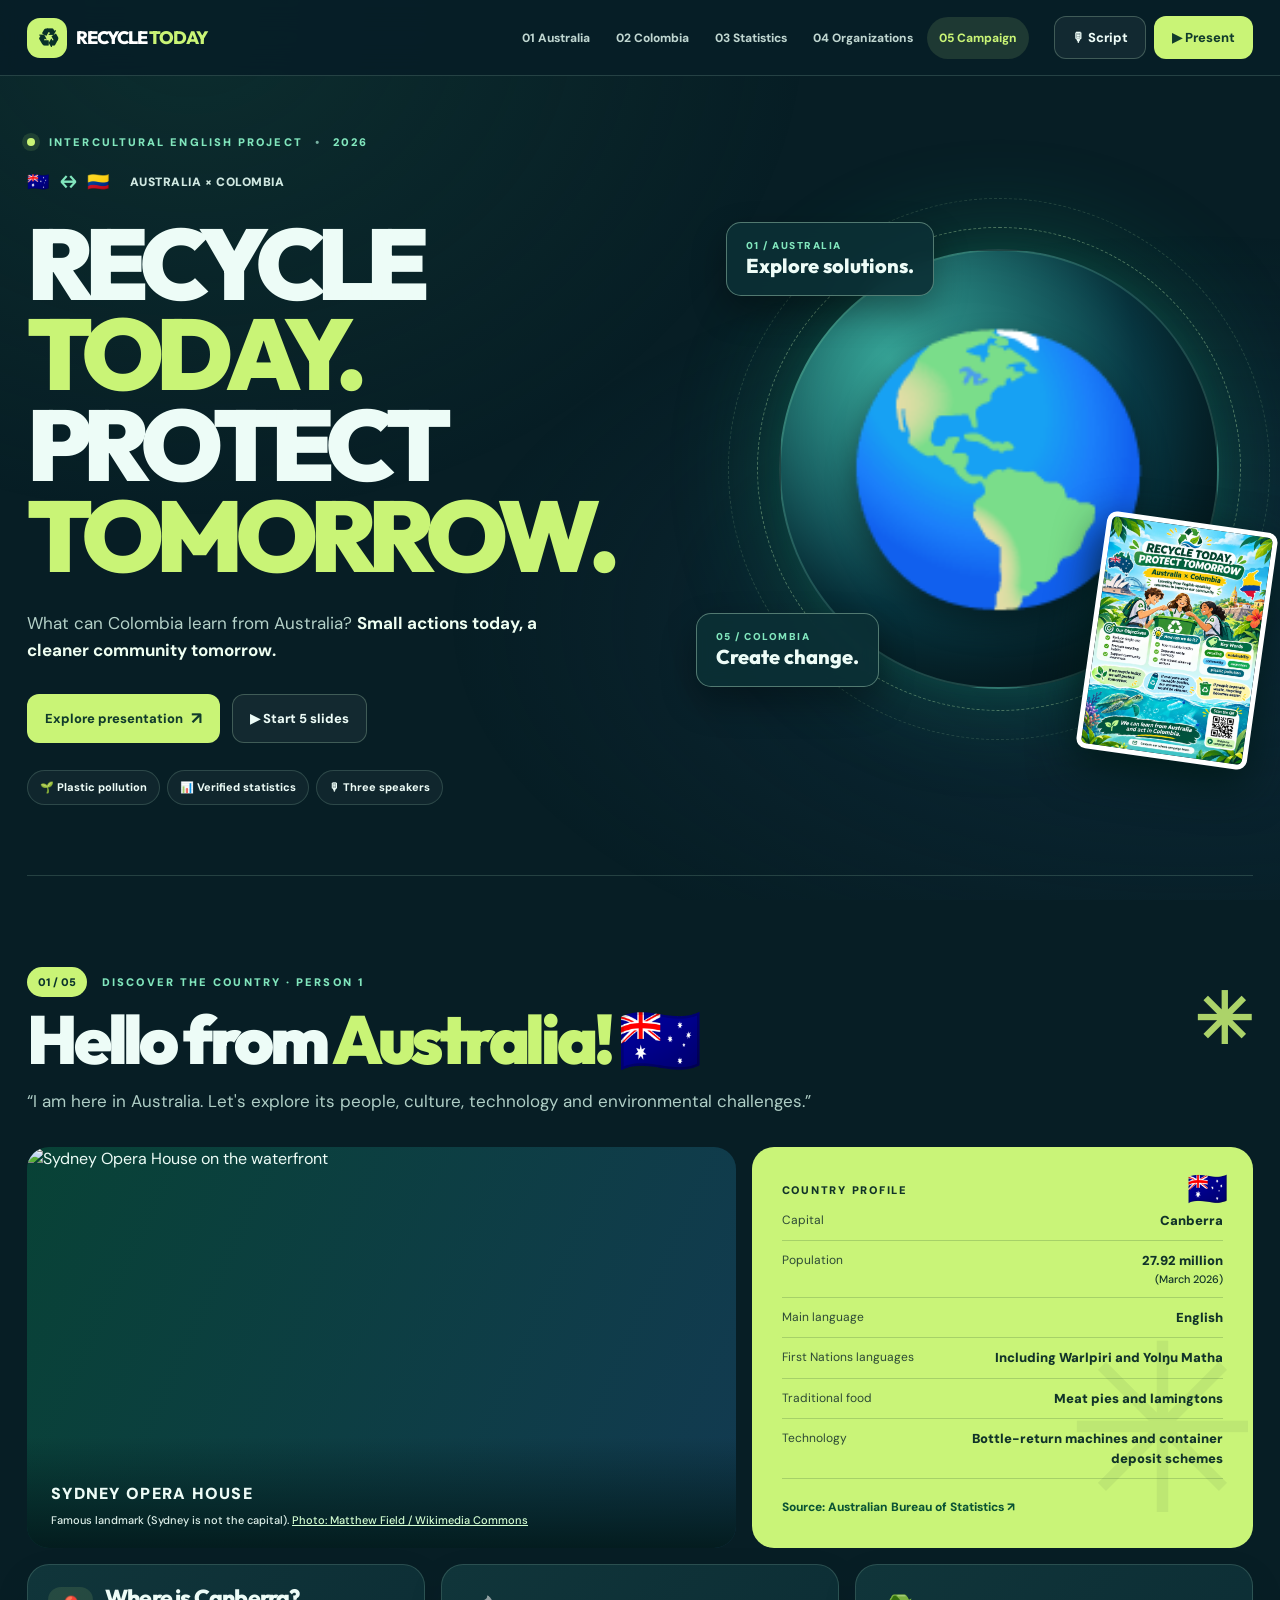
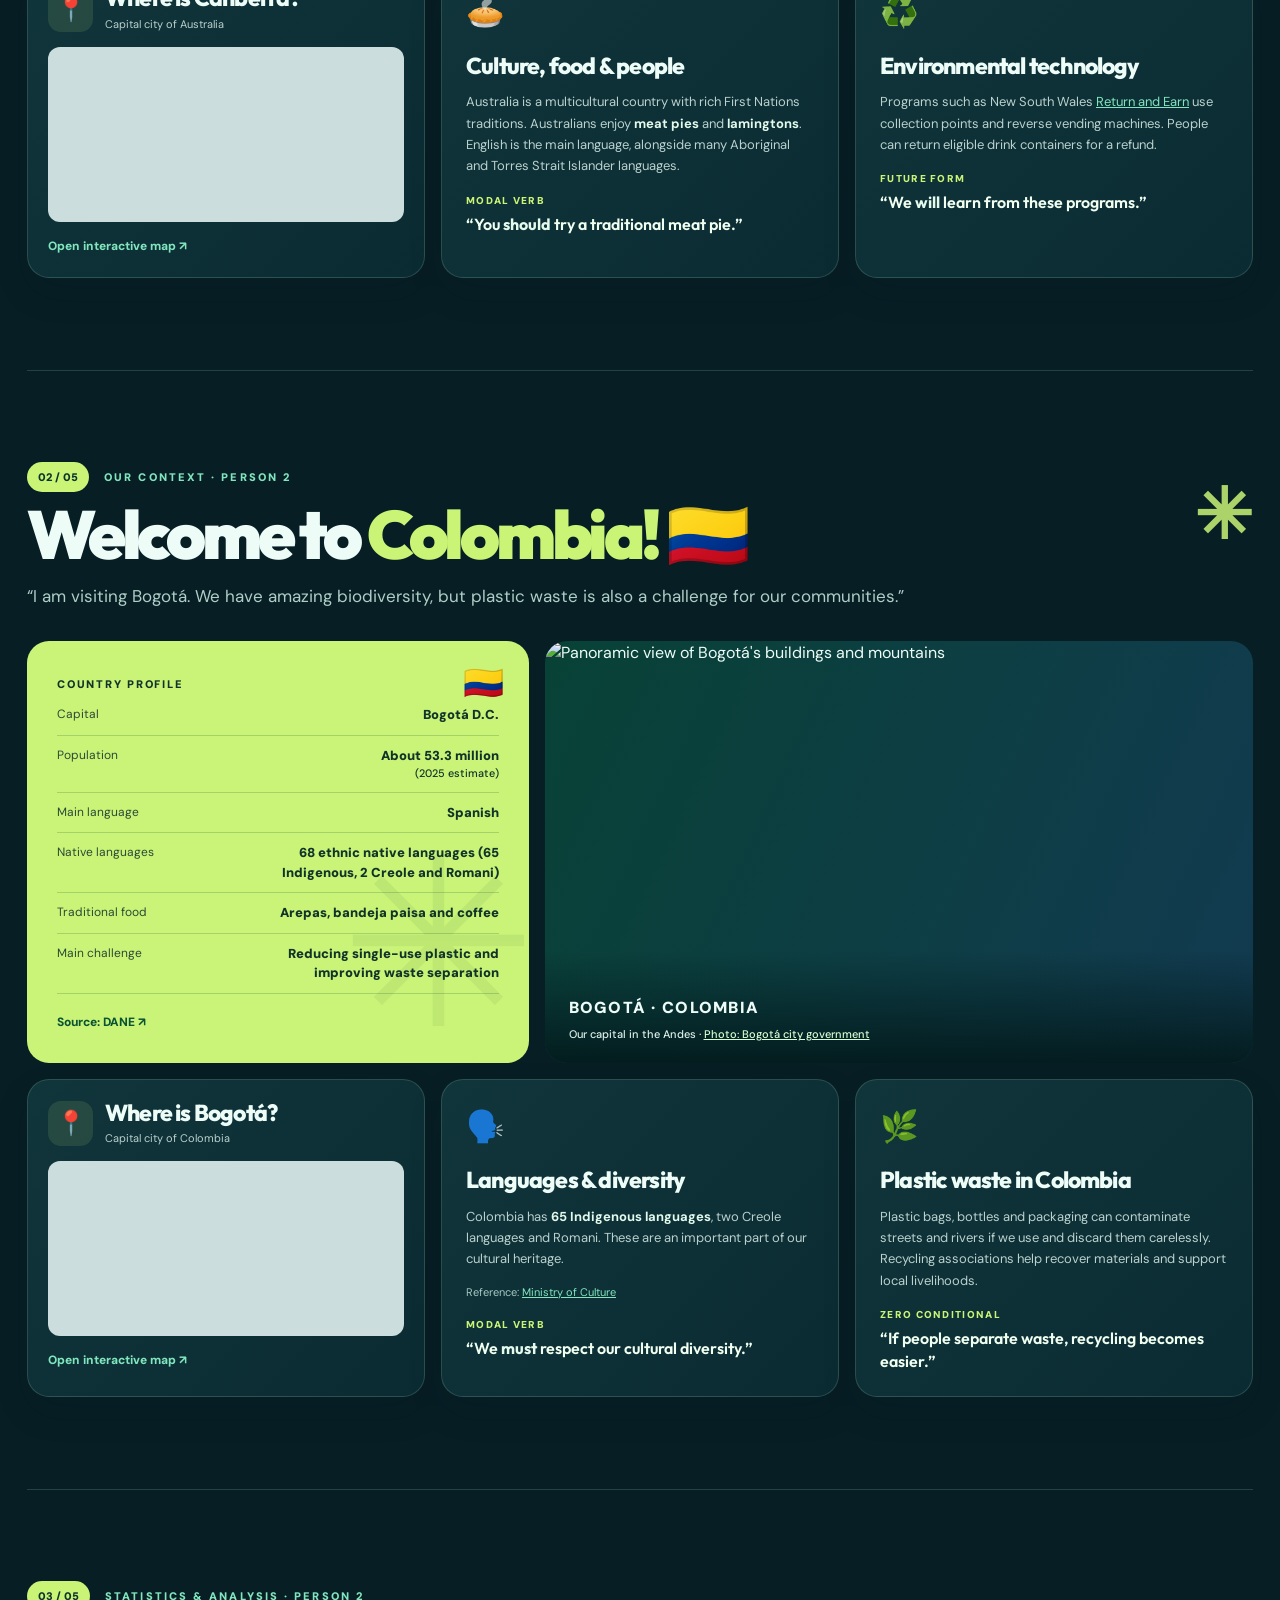
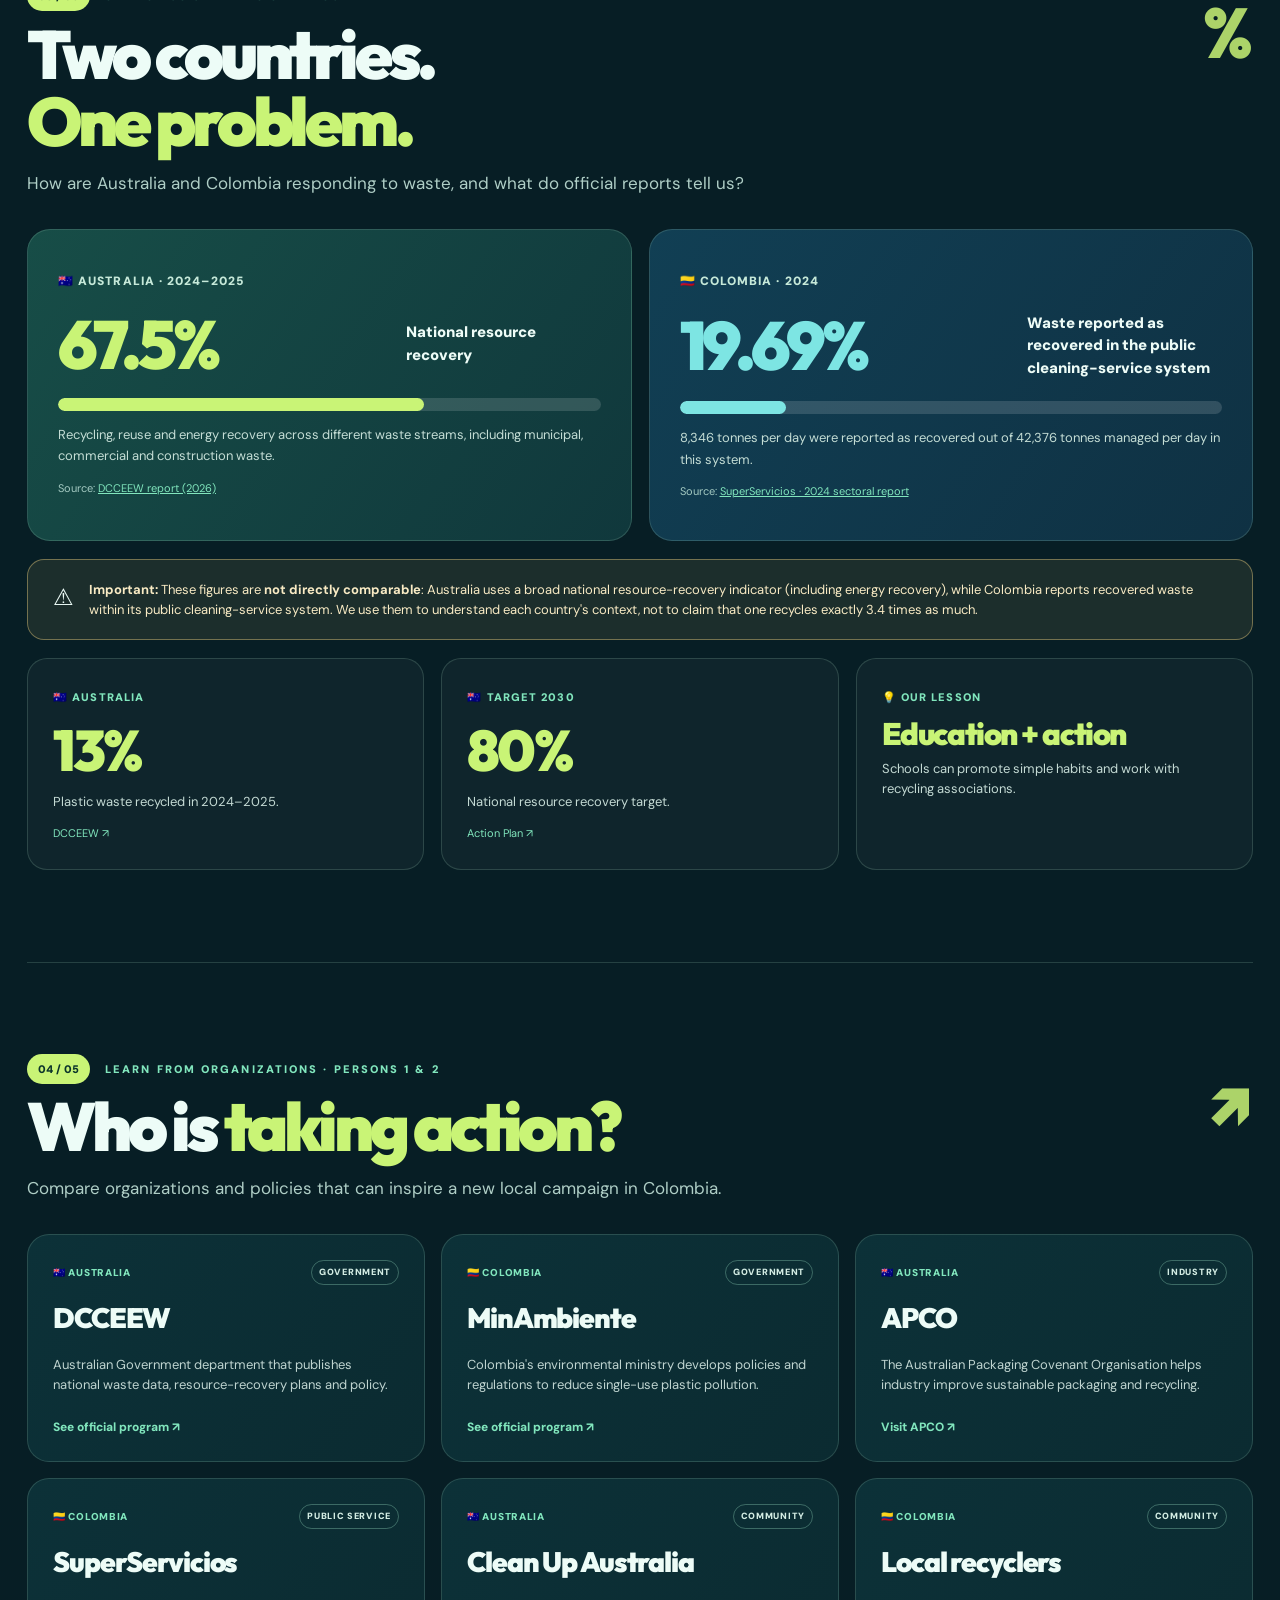
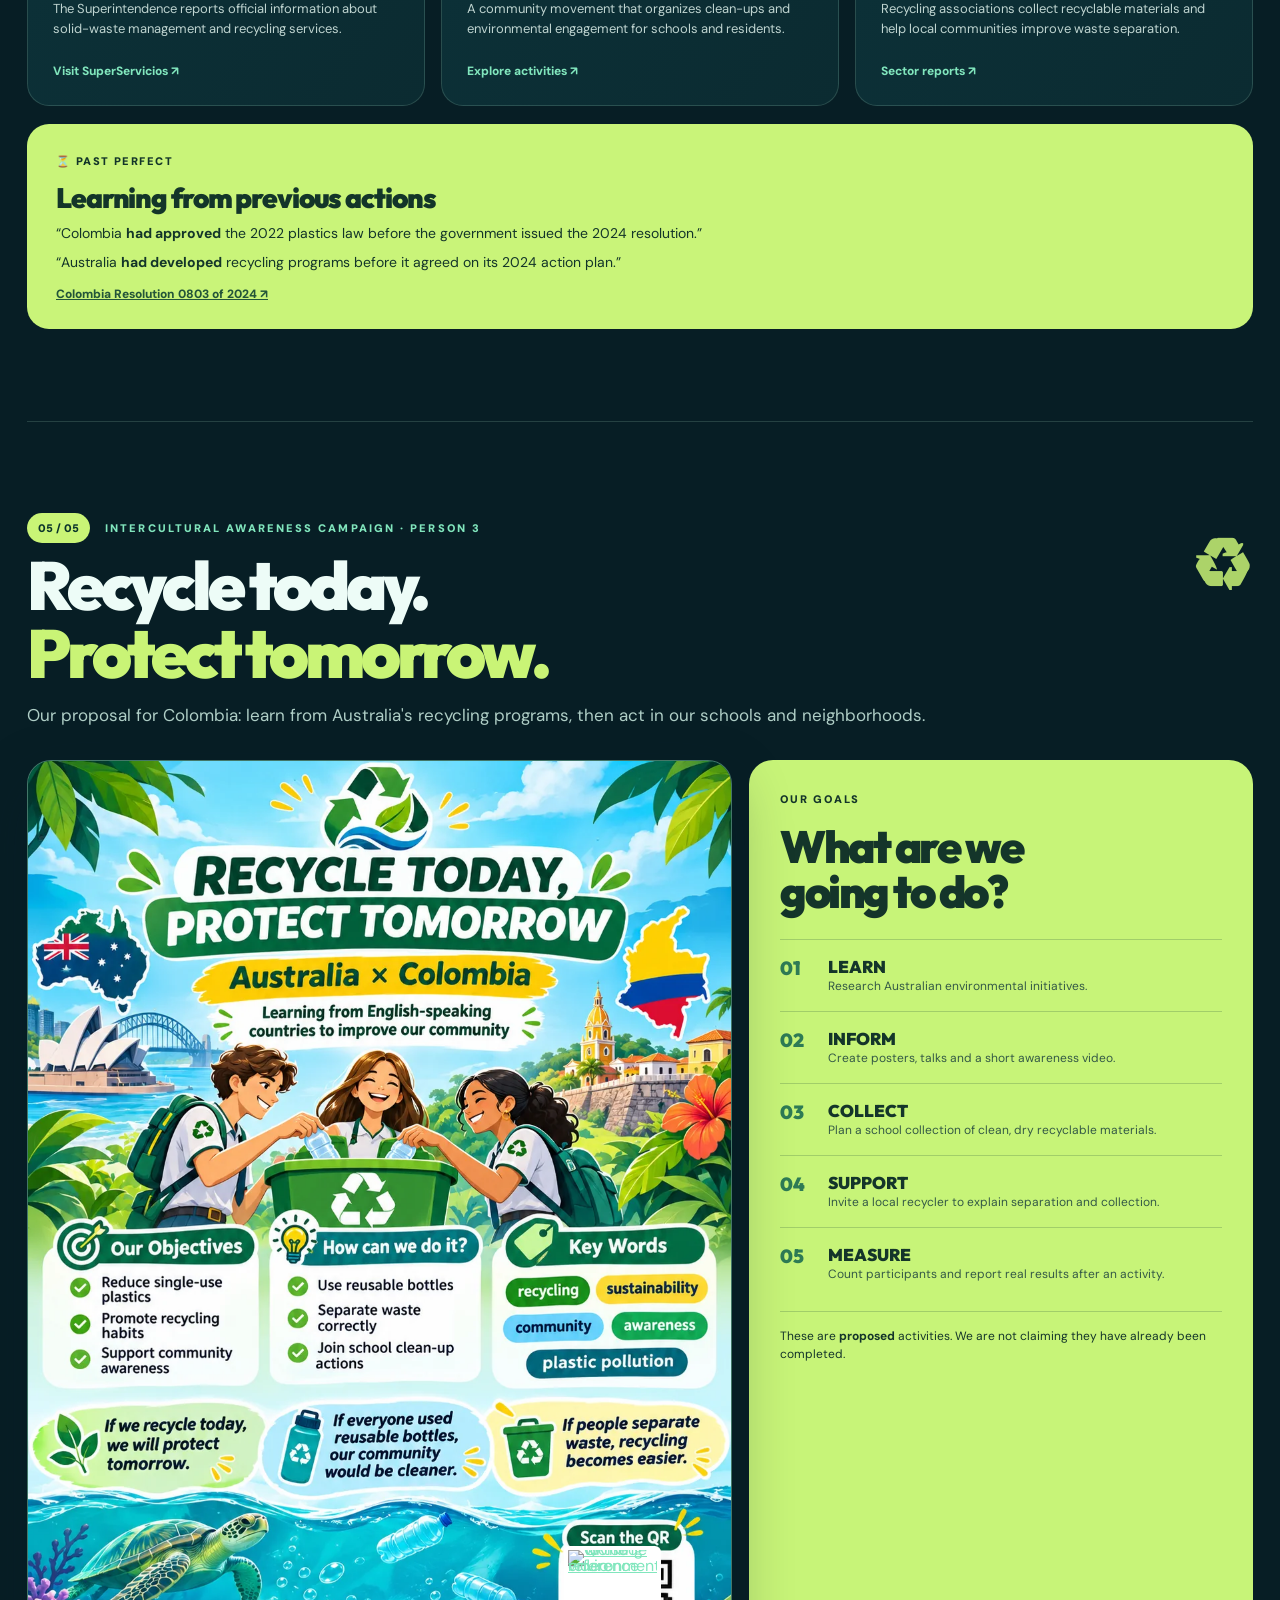
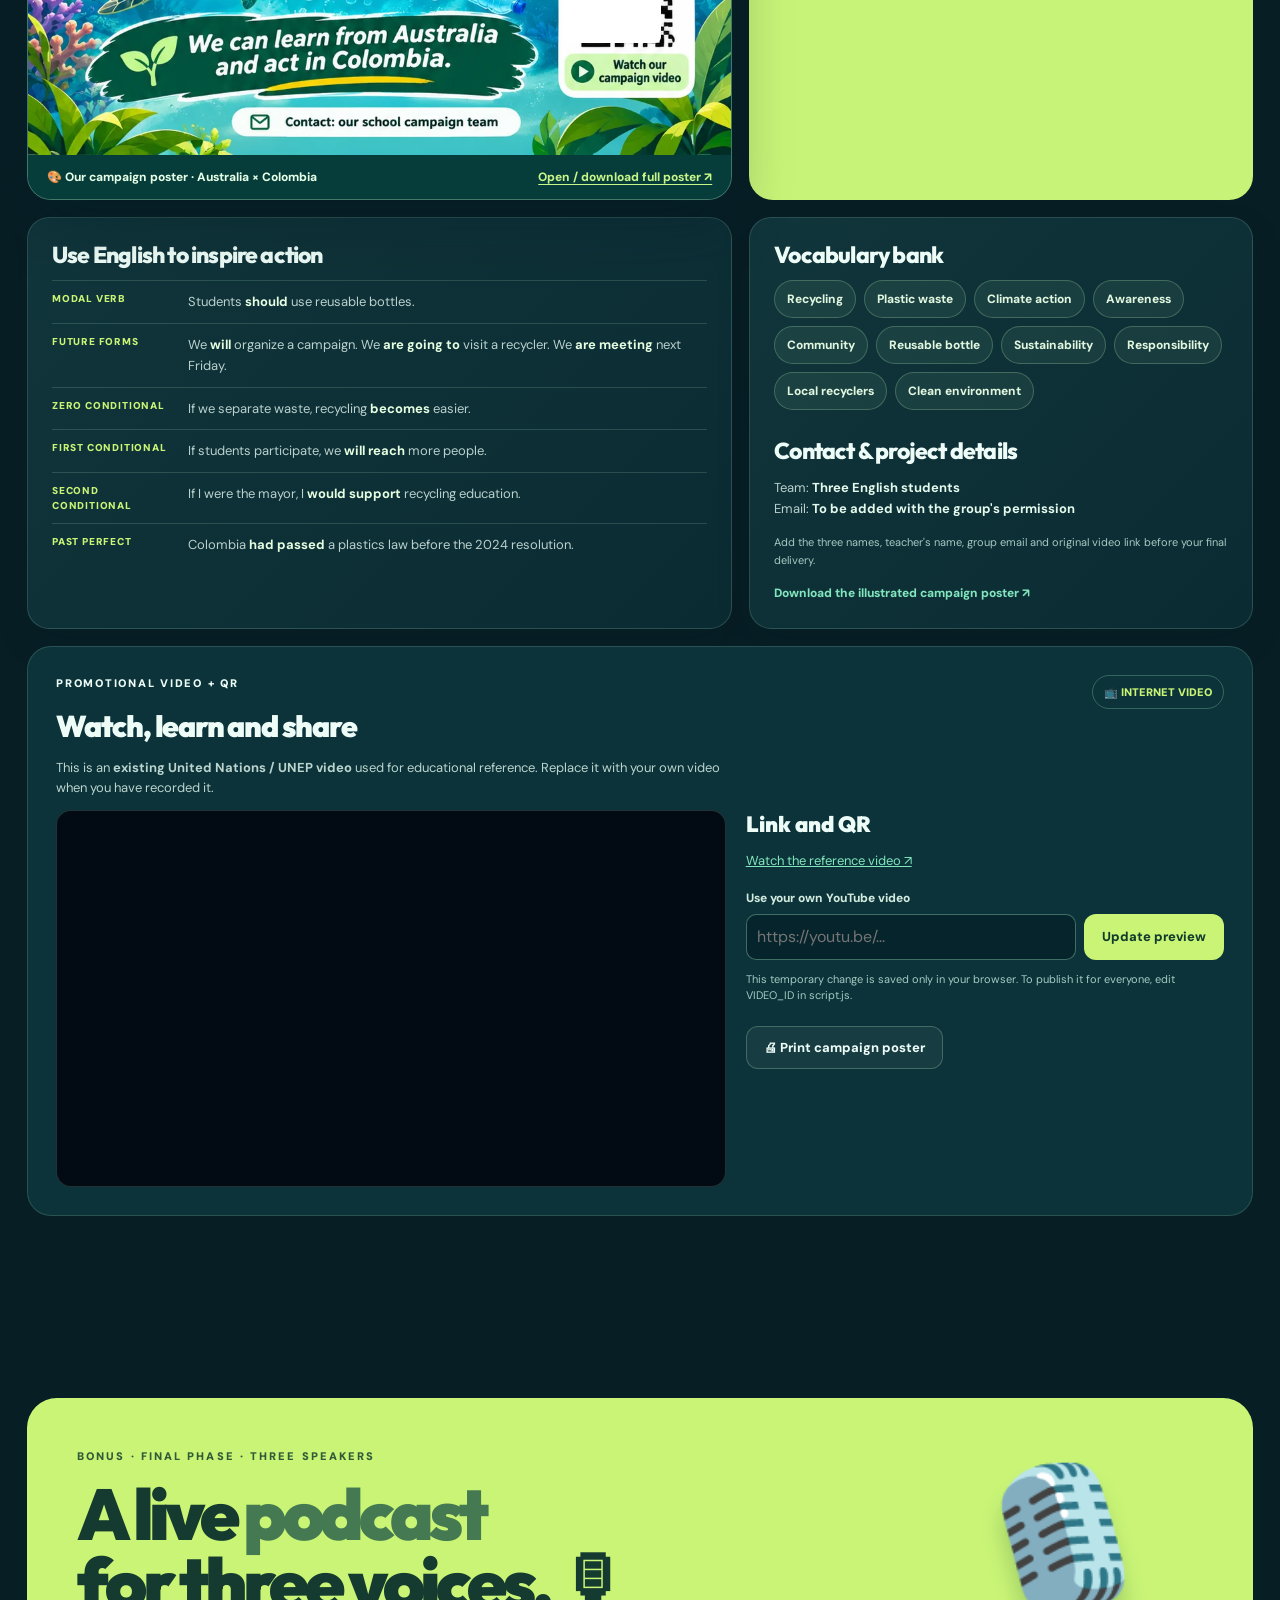
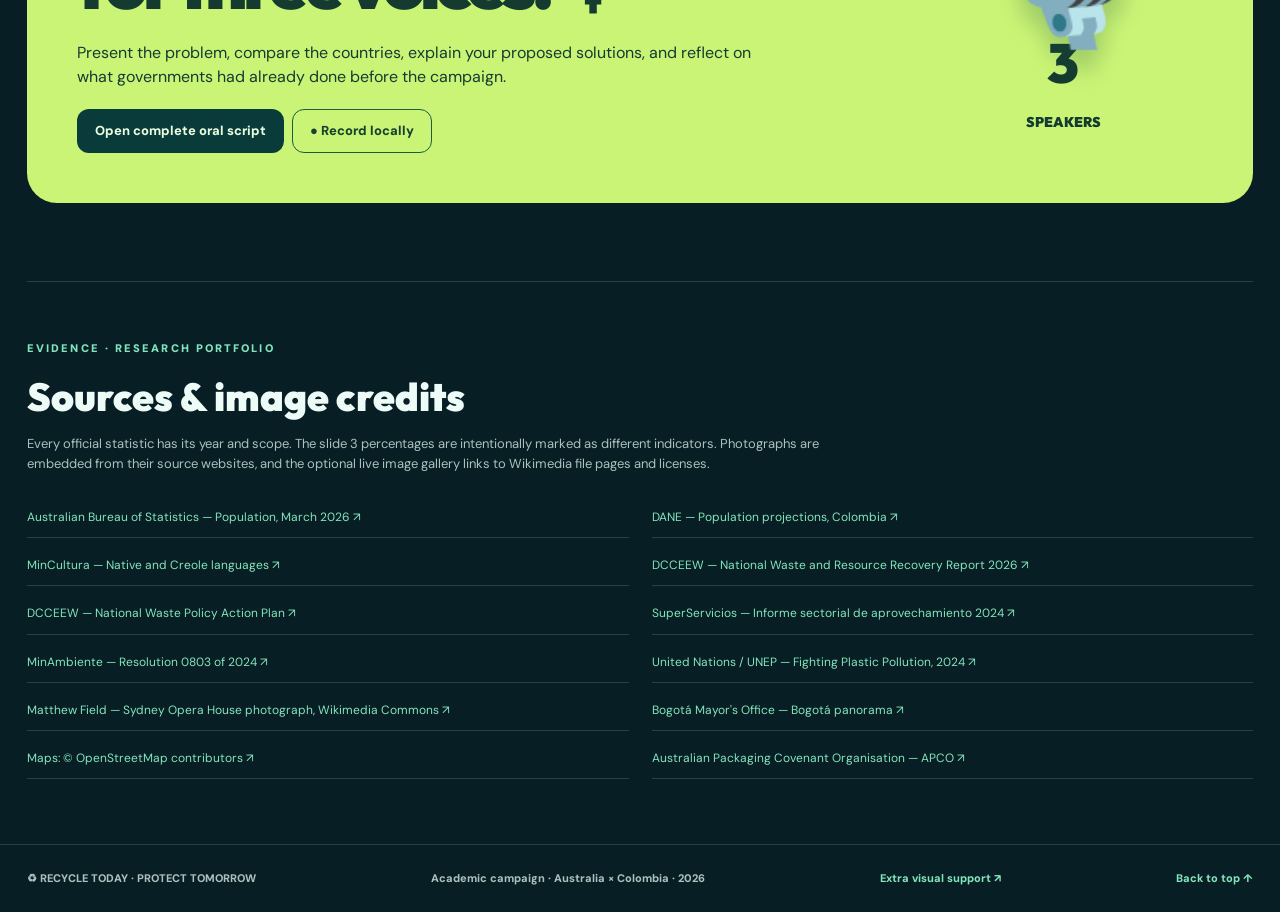
==== commit 487c2f20: "Fix Australia hero photograph and move optional cultural gallery outside presentation" ====
--- a/index.html
+++ b/index.html
@@ -42,12 +42,12 @@
       <section id="australia" class="slide page-width" data-slide="0" aria-labelledby="australia-title">
         <div class="section-heading"><div><p class="eyebrow"><span class="section-number">01 / 05</span> DISCOVER THE COUNTRY · PERSON 1</p><h2 id="australia-title">Hello from <span class="colored">Australia!</span> 🇦🇺</h2><p class="section-subtitle">“I am here in Australia. Let's explore its people, culture, technology and environmental challenges.”</p></div><div class="corner-symbol">✳</div></div>
         <div class="slide-grid">
-          <figure class="feature-photo australia-photo"><img src="https://upload.wikimedia.org/wikipedia/commons/thumb/3/38/Sydney_opera_house_side_view.jpg/1200px-Sydney_opera_house_side_view.jpg" alt="Sydney Opera House on the waterfront" loading="lazy" /><figcaption><span>SYDNEY OPERA HOUSE</span><small>Famous landmark (Sydney is not the capital). <a target="_blank" rel="noopener noreferrer" href="https://commons.wikimedia.org/wiki/File:Sydney_opera_house_side_view.jpg">Photo: Matthew Field / Wikimedia Commons</a></small></figcaption></figure>
+          <figure class="feature-photo australia-photo"><img src="https://thumb.wikimedia.org/wikipedia/commons/thumb/3/38/Sydney_opera_house_side_view.jpg/960px-Sydney_opera_house_side_view.jpg" alt="Sydney Opera House on the waterfront" onerror="this.onerror=null;this.src='https://commons.wikimedia.org/wiki/Special:FilePath/Sydney_opera_house_side_view.jpg?width=960';" loading="lazy" /><figcaption><span>SYDNEY OPERA HOUSE</span><small>Famous landmark (Sydney is not the capital). <a target="_blank" rel="noopener noreferrer" href="https://commons.wikimedia.org/wiki/File:Sydney_opera_house_side_view.jpg">Photo: Matthew Field / Wikimedia Commons</a></small></figcaption></figure>
           <div class="country-card"><span class="card-eyebrow">COUNTRY PROFILE</span><div class="mini-flag">🇦🇺</div><dl class="fact-list"><div><dt>Capital</dt><dd>Canberra</dd></div><div><dt>Population</dt><dd>27.92 million <small>(March 2026)</small></dd></div><div><dt>Main language</dt><dd>English</dd></div><div><dt>First Nations languages</dt><dd>Including Warlpiri and Yolŋu Matha</dd></div><div><dt>Traditional food</dt><dd>Meat pies and lamingtons</dd></div><div><dt>Technology</dt><dd>Bottle-return machines and container deposit schemes</dd></div></dl><a href="https://www.abs.gov.au/statistics/people/population/national-state-and-territory-population/latest-release" class="text-link" target="_blank" rel="noopener noreferrer">Source: Australian Bureau of Statistics ↗</a></div>
           <article class="info-card map-card"><div class="card-top"><span>📍</span><div><h3>Where is Canberra?</h3><p>Capital city of Australia</p></div></div><iframe title="Map of Canberra, Australia, from OpenStreetMap" loading="lazy" src="https://www.openstreetmap.org/export/embed.html?bbox=149.04%2C-35.36%2C149.21%2C-35.24&amp;layer=mapnik&amp;marker=-35.2809%2C149.1300"></iframe><a href="https://www.openstreetmap.org/?mlat=-35.2809&amp;mlon=149.1300#map=12/-35.2809/149.1300" class="text-link" target="_blank" rel="noopener noreferrer">Open interactive map ↗</a></article>
           <article class="info-card story-card"><span class="info-icon">🥧</span><h3>Culture, food & people</h3><p>Australia is a multicultural country with rich First Nations traditions. Australians enjoy <strong>meat pies</strong> and <strong>lamingtons</strong>. English is the main language, alongside many Aboriginal and Torres Strait Islander languages.</p><div class="grammar-tag">MODAL VERB</div><p class="quote">“You <strong>should</strong> try a traditional meat pie.”</p></article>
           <article class="info-card story-card"><span class="info-icon">♻️</span><h3>Environmental technology</h3><p>Programs such as New South Wales <a href="https://returnandearn.org.au/" target="_blank" rel="noopener noreferrer">Return and Earn</a> use collection points and reverse vending machines. People can return eligible drink containers for a refund.</p><div class="grammar-tag">FUTURE FORM</div><p class="quote">“We <strong>will</strong> learn from these programs.”</p></article>
-          <article class="info-card gallery-card"><div class="card-top"><span>📷</span><div><h3>Live images of Australia</h3><p>Images loaded with the Wikimedia Commons API · links to original file pages</p></div></div><div class="image-gallery" id="gallery-au" aria-live="polite"><p class="gallery-placeholder">Images will appear when internet access is available.</p></div></article>
+          
         </div>
       </section>
       <section id="colombia" class="slide page-width" data-slide="1" aria-labelledby="colombia-title">
@@ -58,7 +58,7 @@
           <article class="info-card map-card"><div class="card-top"><span>📍</span><div><h3>Where is Bogotá?</h3><p>Capital city of Colombia</p></div></div><iframe title="Map of Bogotá, Colombia, from OpenStreetMap" loading="lazy" src="https://www.openstreetmap.org/export/embed.html?bbox=-74.16%2C4.55%2C-73.99%2C4.74&amp;layer=mapnik&amp;marker=4.7110%2C-74.0721"></iframe><a href="https://www.openstreetmap.org/?mlat=4.7110&amp;mlon=-74.0721#map=12/4.7110/-74.0721" class="text-link" target="_blank" rel="noopener noreferrer">Open interactive map ↗</a></article>
           <article class="info-card story-card"><span class="info-icon">🗣️</span><h3>Languages & diversity</h3><p>Colombia has <strong>65 Indigenous languages</strong>, two Creole languages and Romani. These are an important part of our cultural heritage.</p><p class="source-mini">Reference: <a href="https://mng.mincultura.gov.co/areas/poblaciones/APP-de-lenguas-nativas/Paginas/default.aspx" target="_blank" rel="noopener noreferrer">Ministry of Culture</a></p><div class="grammar-tag">MODAL VERB</div><p class="quote">“We <strong>must</strong> respect our cultural diversity.”</p></article>
           <article class="info-card story-card"><span class="info-icon">🌿</span><h3>Plastic waste in Colombia</h3><p>Plastic bags, bottles and packaging can contaminate streets and rivers if we use and discard them carelessly. Recycling associations help recover materials and support local livelihoods.</p><div class="grammar-tag">ZERO CONDITIONAL</div><p class="quote">“If people separate waste, recycling becomes easier.”</p></article>
-          <article class="info-card gallery-card"><div class="card-top"><span>📷</span><div><h3>Live images of Colombia</h3><p>Images loaded with the Wikimedia Commons API · links to original file pages</p></div></div><div class="image-gallery" id="gallery-co" aria-live="polite"><p class="gallery-placeholder">Images will appear when internet access is available.</p></div></article>
+          
         </div>
       </section>
       <section id="compare" class="slide page-width" data-slide="2" aria-labelledby="compare-title">
@@ -135,7 +135,7 @@
       <a target="_blank" rel="noopener noreferrer" href="https://apco.org.au/">Australian Packaging Covenant Organisation — APCO ↗</a>
     </div></section>
   </main>
-  <footer class="footer"><span>♻ RECYCLE TODAY · PROTECT TOMORROW</span><span>Academic campaign · Australia × Colombia · 2026</span><a href="#home">Back to top ↑</a></footer>
+  <footer class="footer"><span>♻ RECYCLE TODAY · PROTECT TOMORROW</span><span>Academic campaign · Australia × Colombia · 2026</span><a class="support-link" href="support-gallery.html" title="Optional reference material">Extra visual support ↗</a><a href="#home">Back to top ↑</a></footer>
   <div id="presentation-toolbar" class="presentation-toolbar" aria-label="Presentation controls" hidden><button type="button" id="prev-slide" aria-label="Previous slide">←</button><span id="current-slide">01 / 05</span><button type="button" id="next-slide" aria-label="Next slide">→</button><button type="button" id="exit-presentation" class="exit-present">Exit ✕</button></div>
 </body>
 </html>
--- a/styles.css
+++ b/styles.css
@@ -6,4 +6,40 @@
 @media print{body{background:#fff;color:#102d2b}.site-header,.hero,.footer,.presentation-toolbar,.podcast-section,.video-panel,.gallery-card{display:none!important}.slide{display:block!important;color:#142e2e;break-after:page;min-height:0;padding:20px 0}.section-heading h2{color:#142e2e}.section-subtitle{color:#233}.info-card,.organization{background:#fff;color:#111;border:1px solid #ccc}.info-card p,.organization p{color:#222}.campaign-poster,.country-card,.percent-card,.action-panel{print-color-adjust:exact;-webkit-print-color-adjust:exact}.feature-photo img{max-height:350px}.references{display:block}.refs-grid a{color:#144}}
 @media(prefers-reduced-motion:reduce){*{scroll-behavior:auto!important;transition:none!important}}
 
-@media print{body.print-poster-only .slide,body.print-poster-only .references{display:none!important}body.print-poster-only #campaign{display:block!important;padding:0!important;margin:0!important;break-after:auto!important}body.print-poster-only #campaign .section-heading{display:none!important}body.print-poster-only #campaign .campaign-grid{display:block!important}body.print-poster-only #campaign .campaign-grid>*:not(.campaign-poster){display:none!important}body.print-poster-only #campaign .campaign-poster{min-height:93vh;width:100%;border:0!important}}+@media print{body.print-poster-only .slide,body.print-poster-only .references{display:none!important}body.print-poster-only #campaign{display:block!important;padding:0!important;margin:0!important;break-after:auto!important}body.print-poster-only #campaign .section-heading{display:none!important}body.print-poster-only #campaign .campaign-grid{display:block!important}body.print-poster-only #campaign .campaign-grid>*:not(.campaign-poster){display:none!important}body.print-poster-only #campaign .campaign-poster{min-height:93vh;width:100%;border:0!important}}
+
+/* Real campaign poster — section 05; original illustration kept as an image. */
+.campaign-poster{
+  display:block;
+  align-self:start;
+  width:100%;
+  min-height:0;
+  padding:0;
+  margin:0;
+  background:#074047;
+  border:1px solid #d1fbb74b;
+  border-radius:24px;
+  overflow:hidden;
+  box-shadow:0 22px 60px #001c2750;
+}
+.campaign-poster::after{display:none}
+.poster-image-wrap{position:relative;width:100%;line-height:0}
+.campaign-art{display:block;width:100%;height:auto;object-fit:contain}
+.poster-qr-overlay{
+  position:absolute;
+  left:76.5%;
+  top:79.2%;
+  width:13.2%;
+  aspect-ratio:1;
+  line-height:0;
+  background:#fff;
+  padding:2px;
+  border-radius:4px;
+  box-shadow:0 0 0 2px #fff;
+}
+.poster-qr-overlay img{display:block;width:100%;height:100%;object-fit:contain}
+.campaign-poster-caption{display:flex;align-items:center;justify-content:space-between;gap:14px;padding:13px 19px;background:#063c39;color:#e6ffe7;font-size:12px;font-weight:800;flex-wrap:wrap}
+.campaign-poster-caption a{color:#c7f58a;text-decoration:underline;text-underline-offset:3px}
+.is-presenting .slide .campaign-poster{min-height:0}
+@media(max-width:700px){.campaign-poster{min-height:0;padding:0}.campaign-poster-caption{padding:12px 14px;font-size:11px}}
+@media print{body.print-poster-only #campaign .campaign-poster{min-height:0;width:100%;height:auto;break-inside:avoid}body.print-poster-only #campaign .campaign-poster-caption{display:none}}
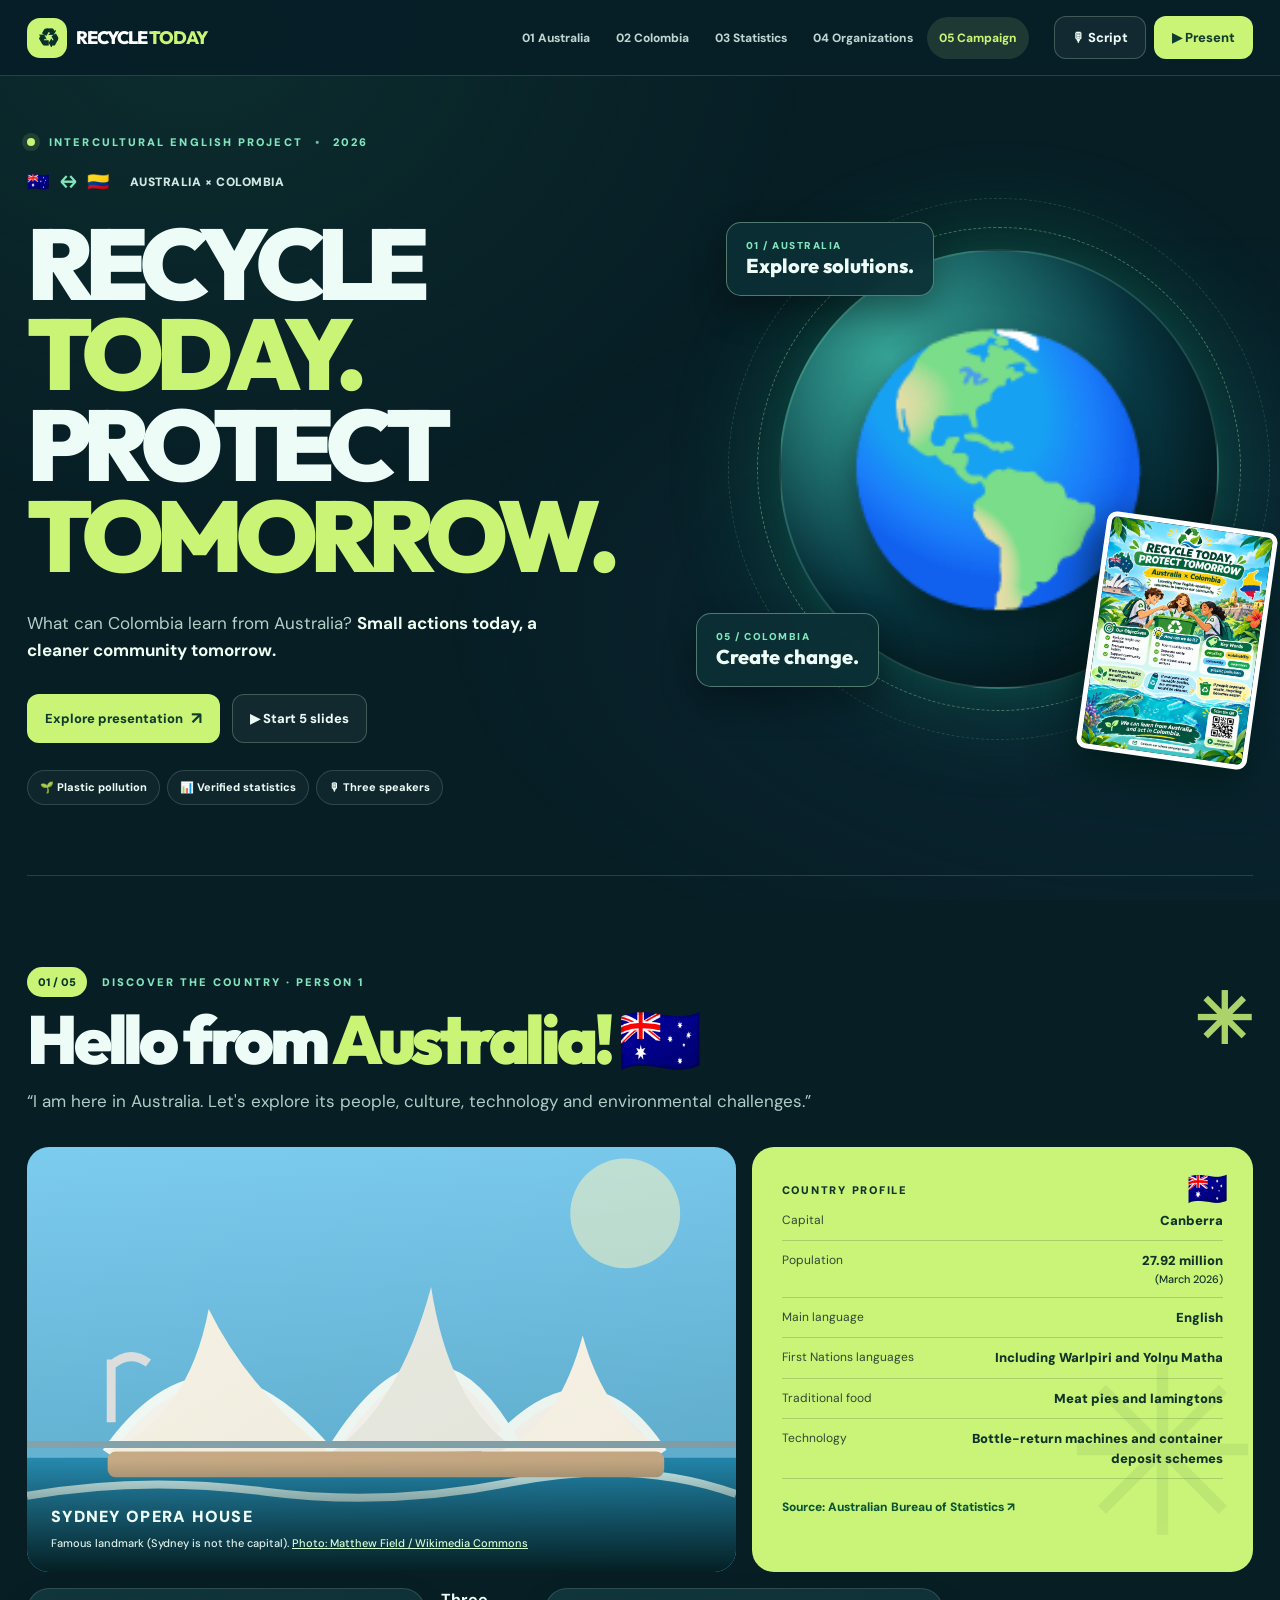
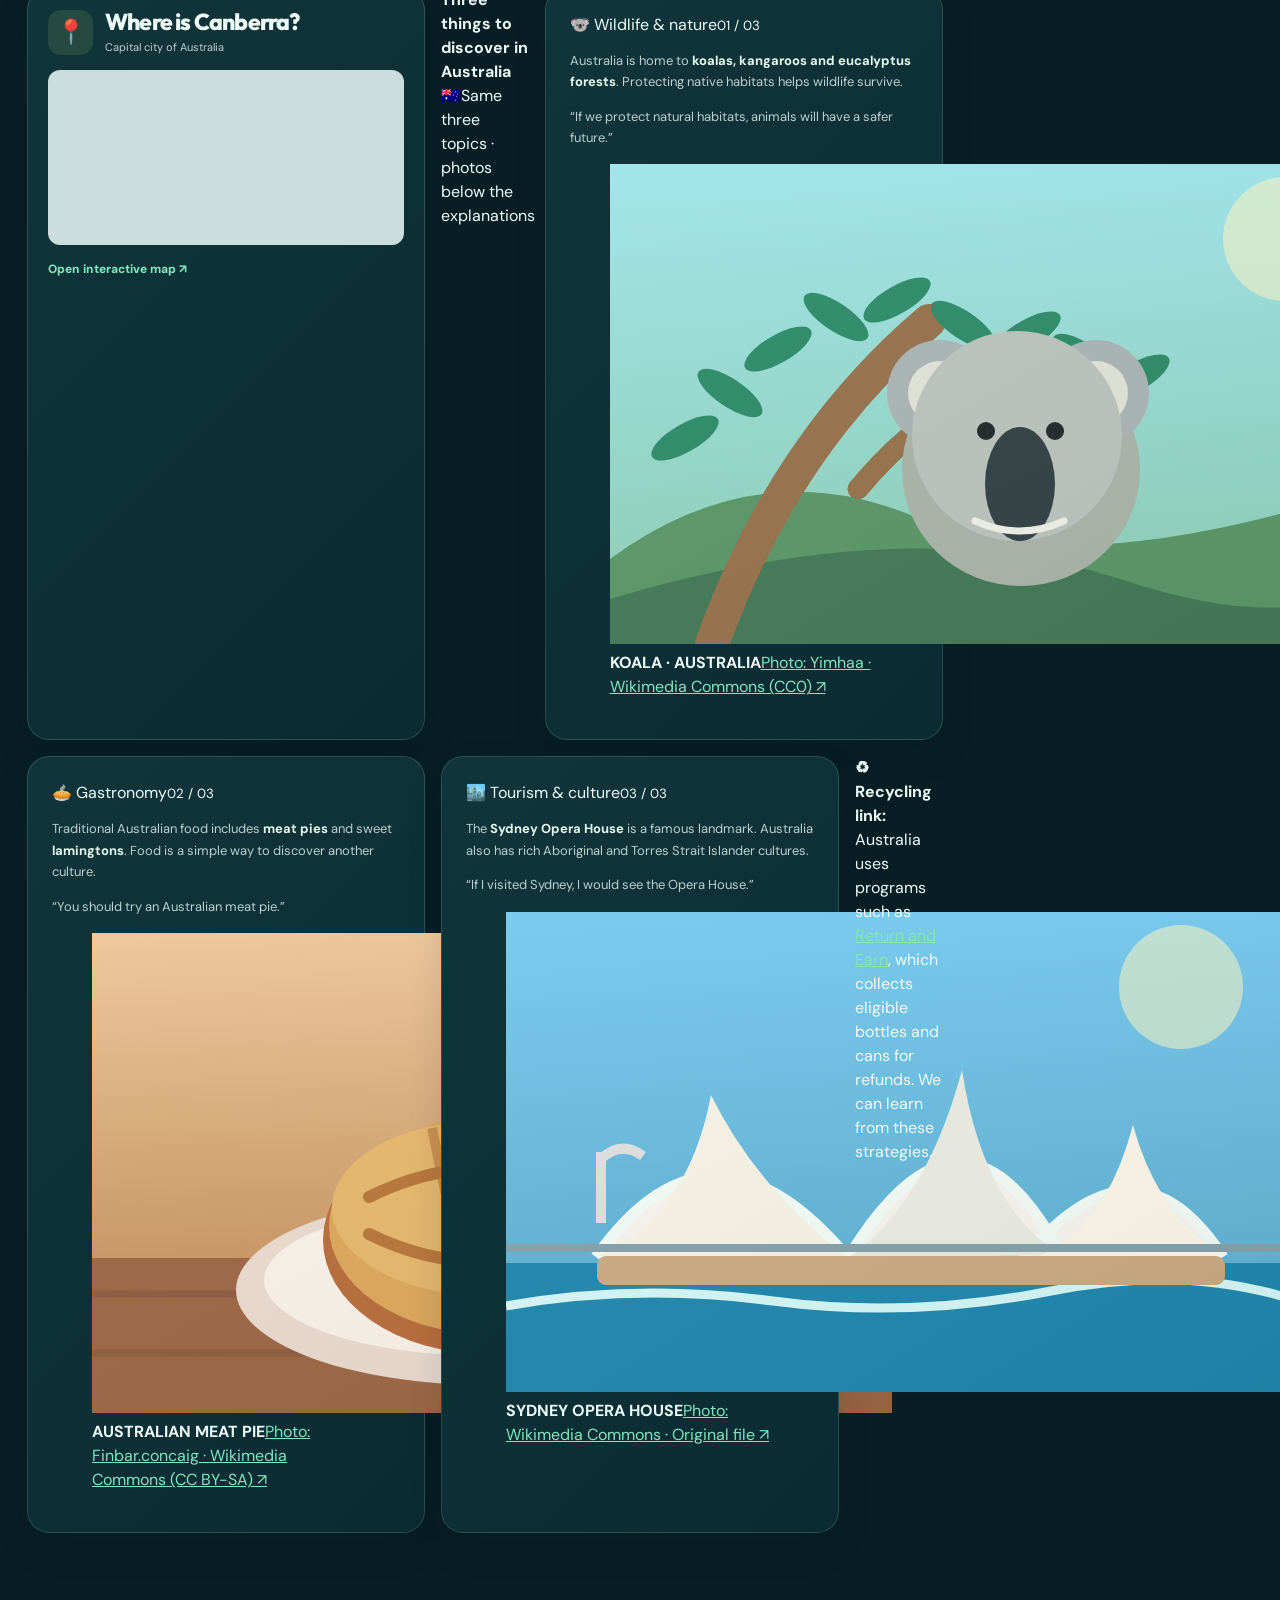
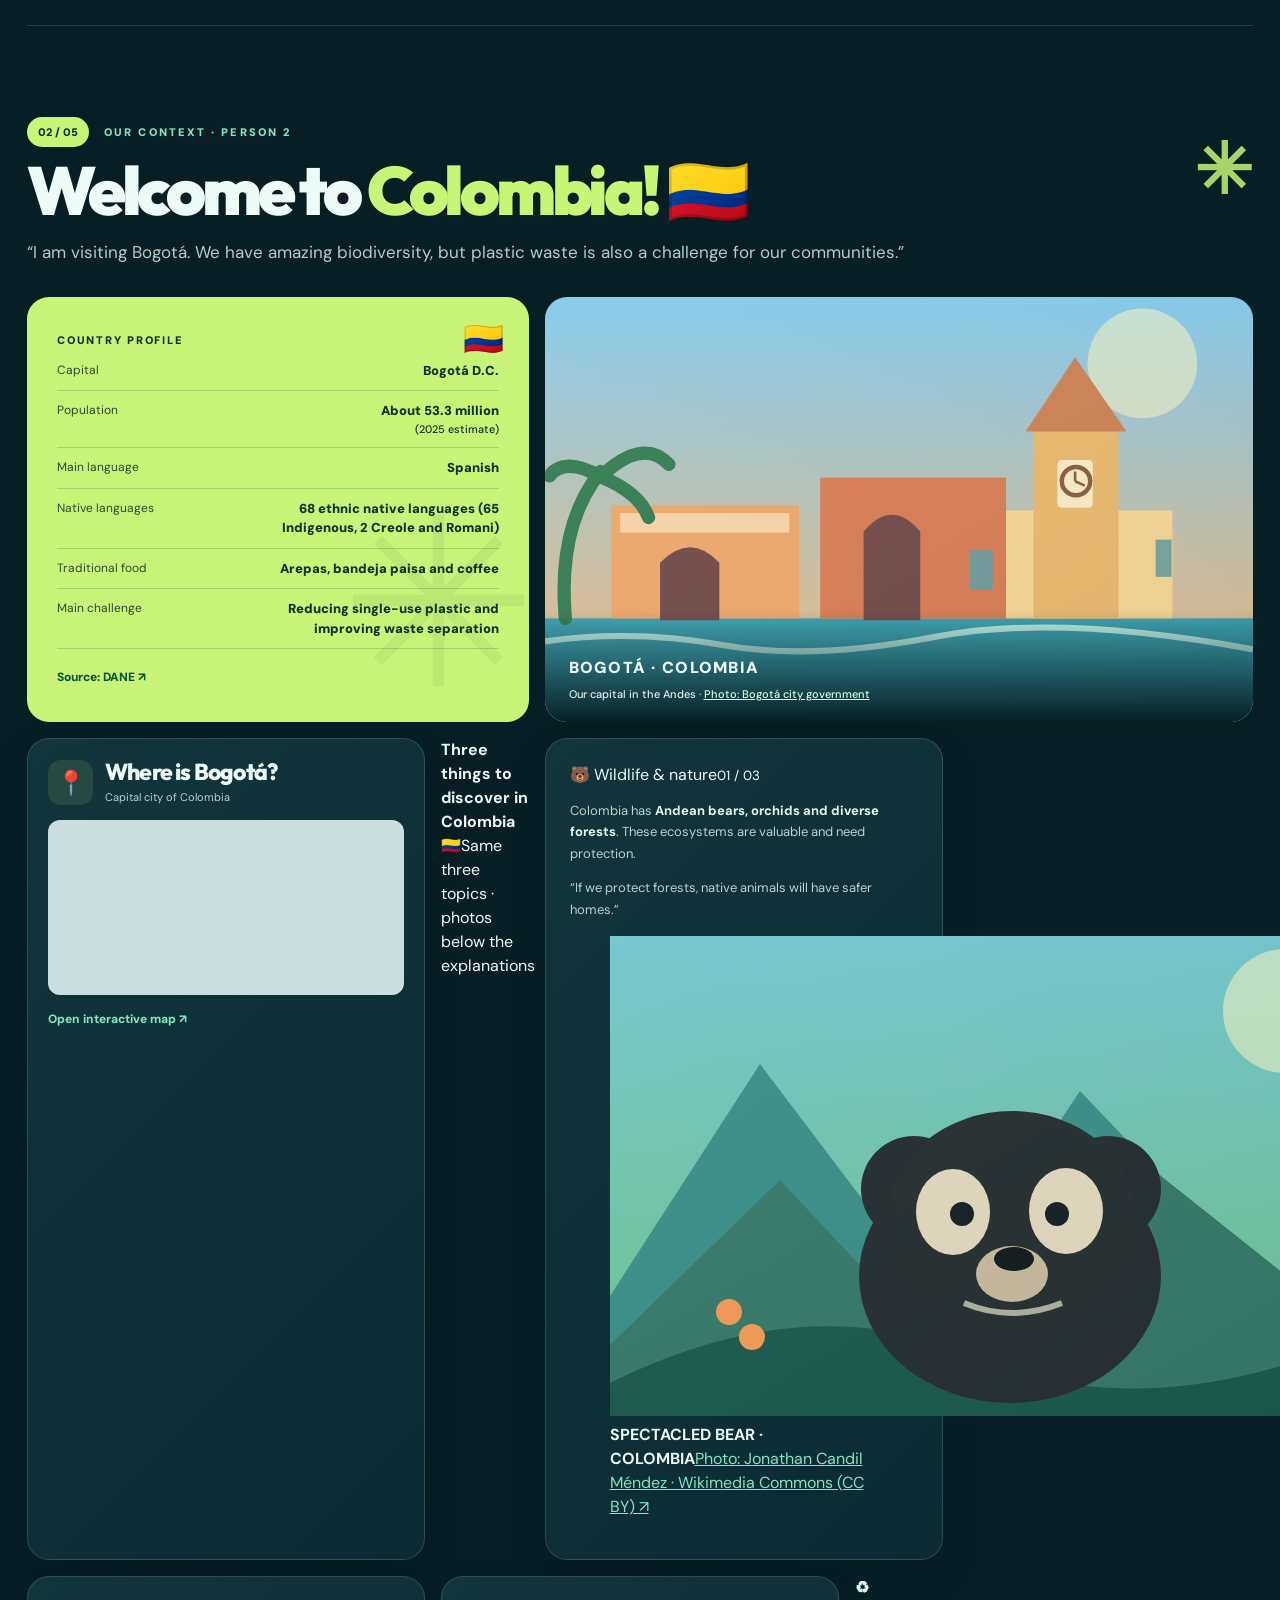
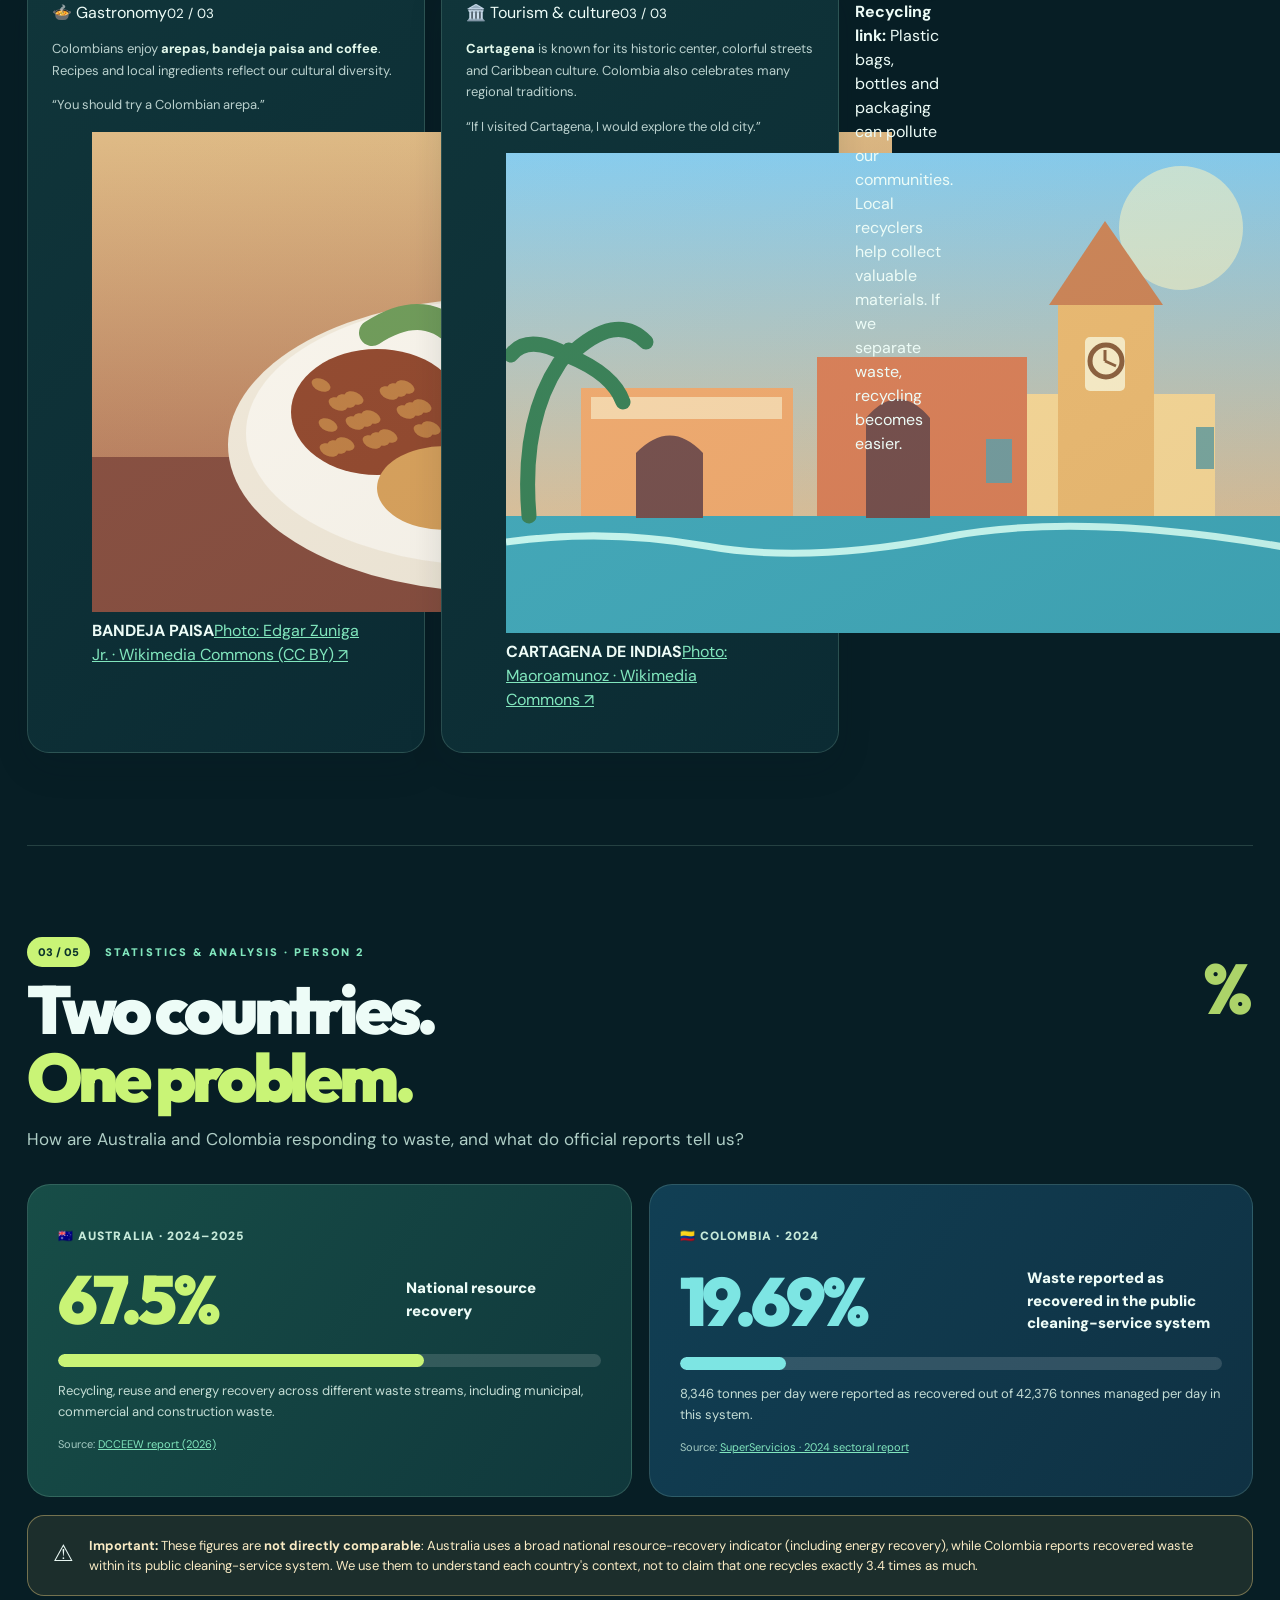
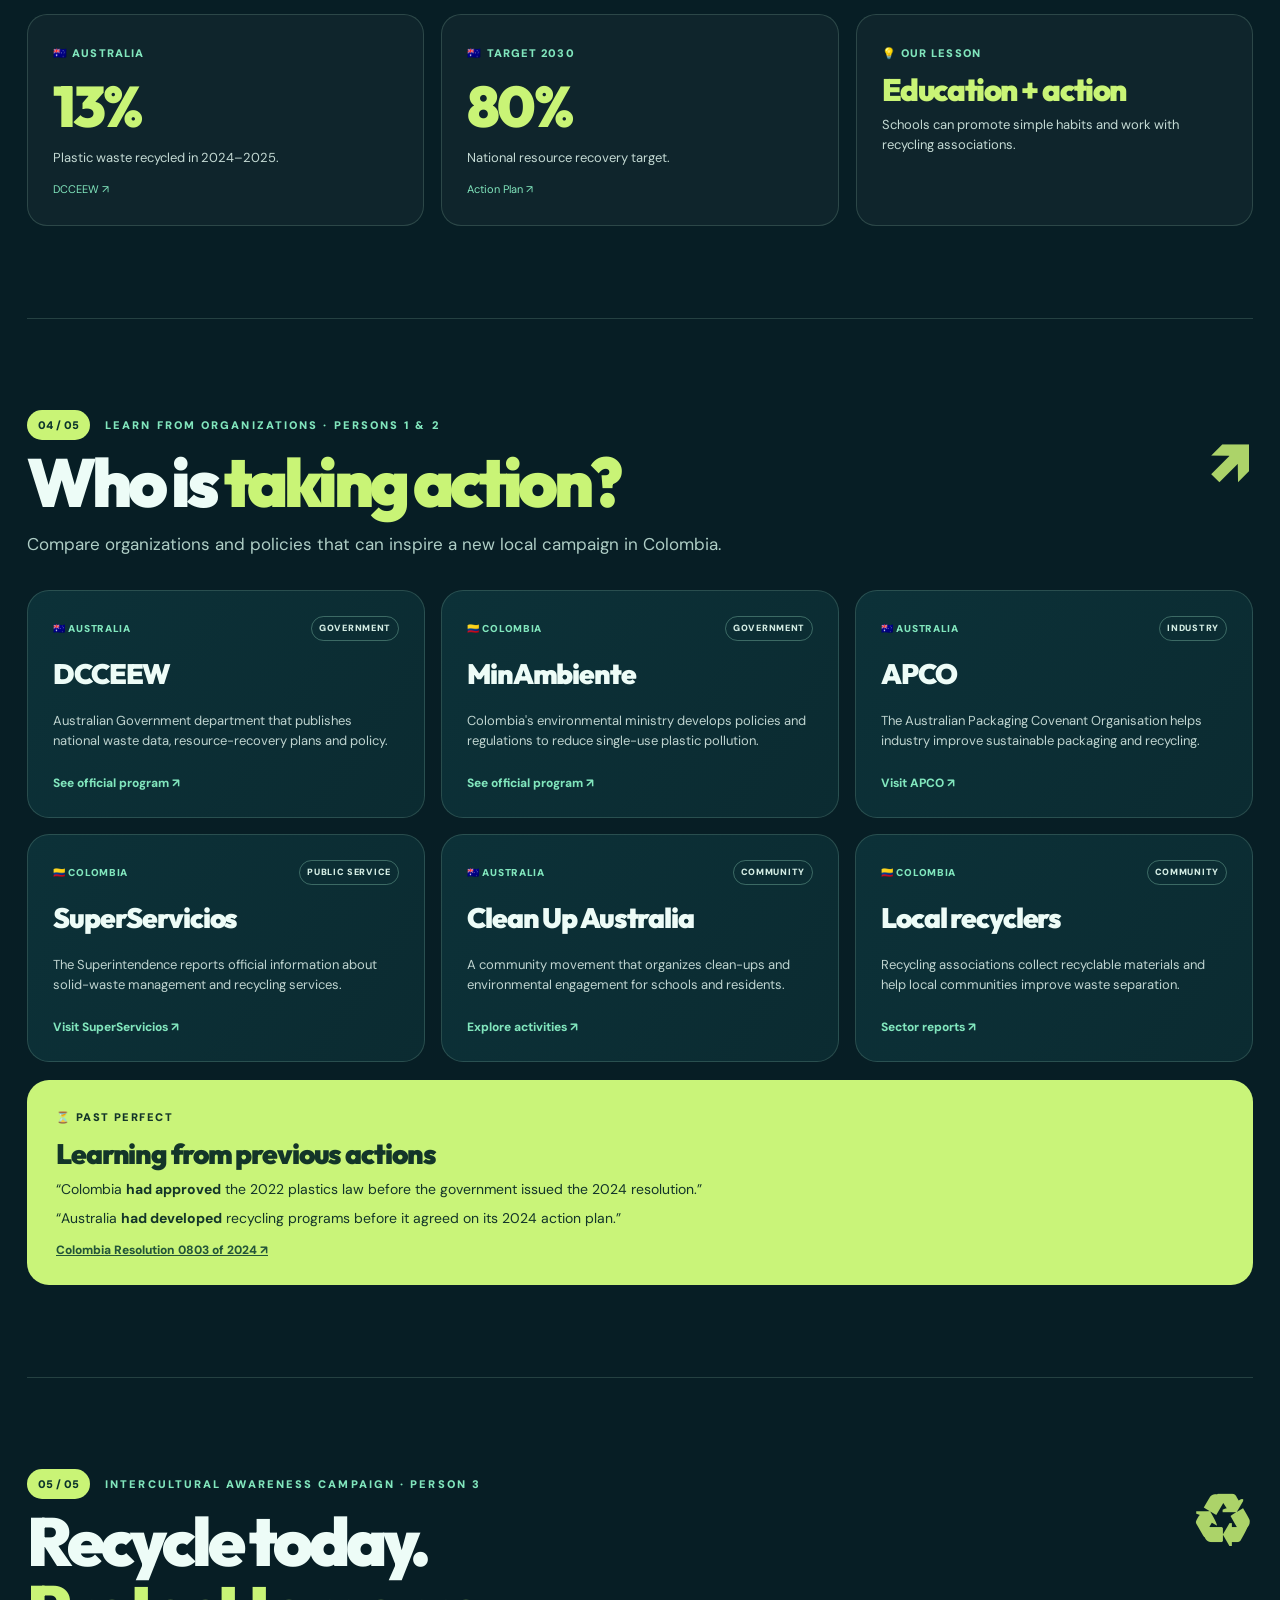
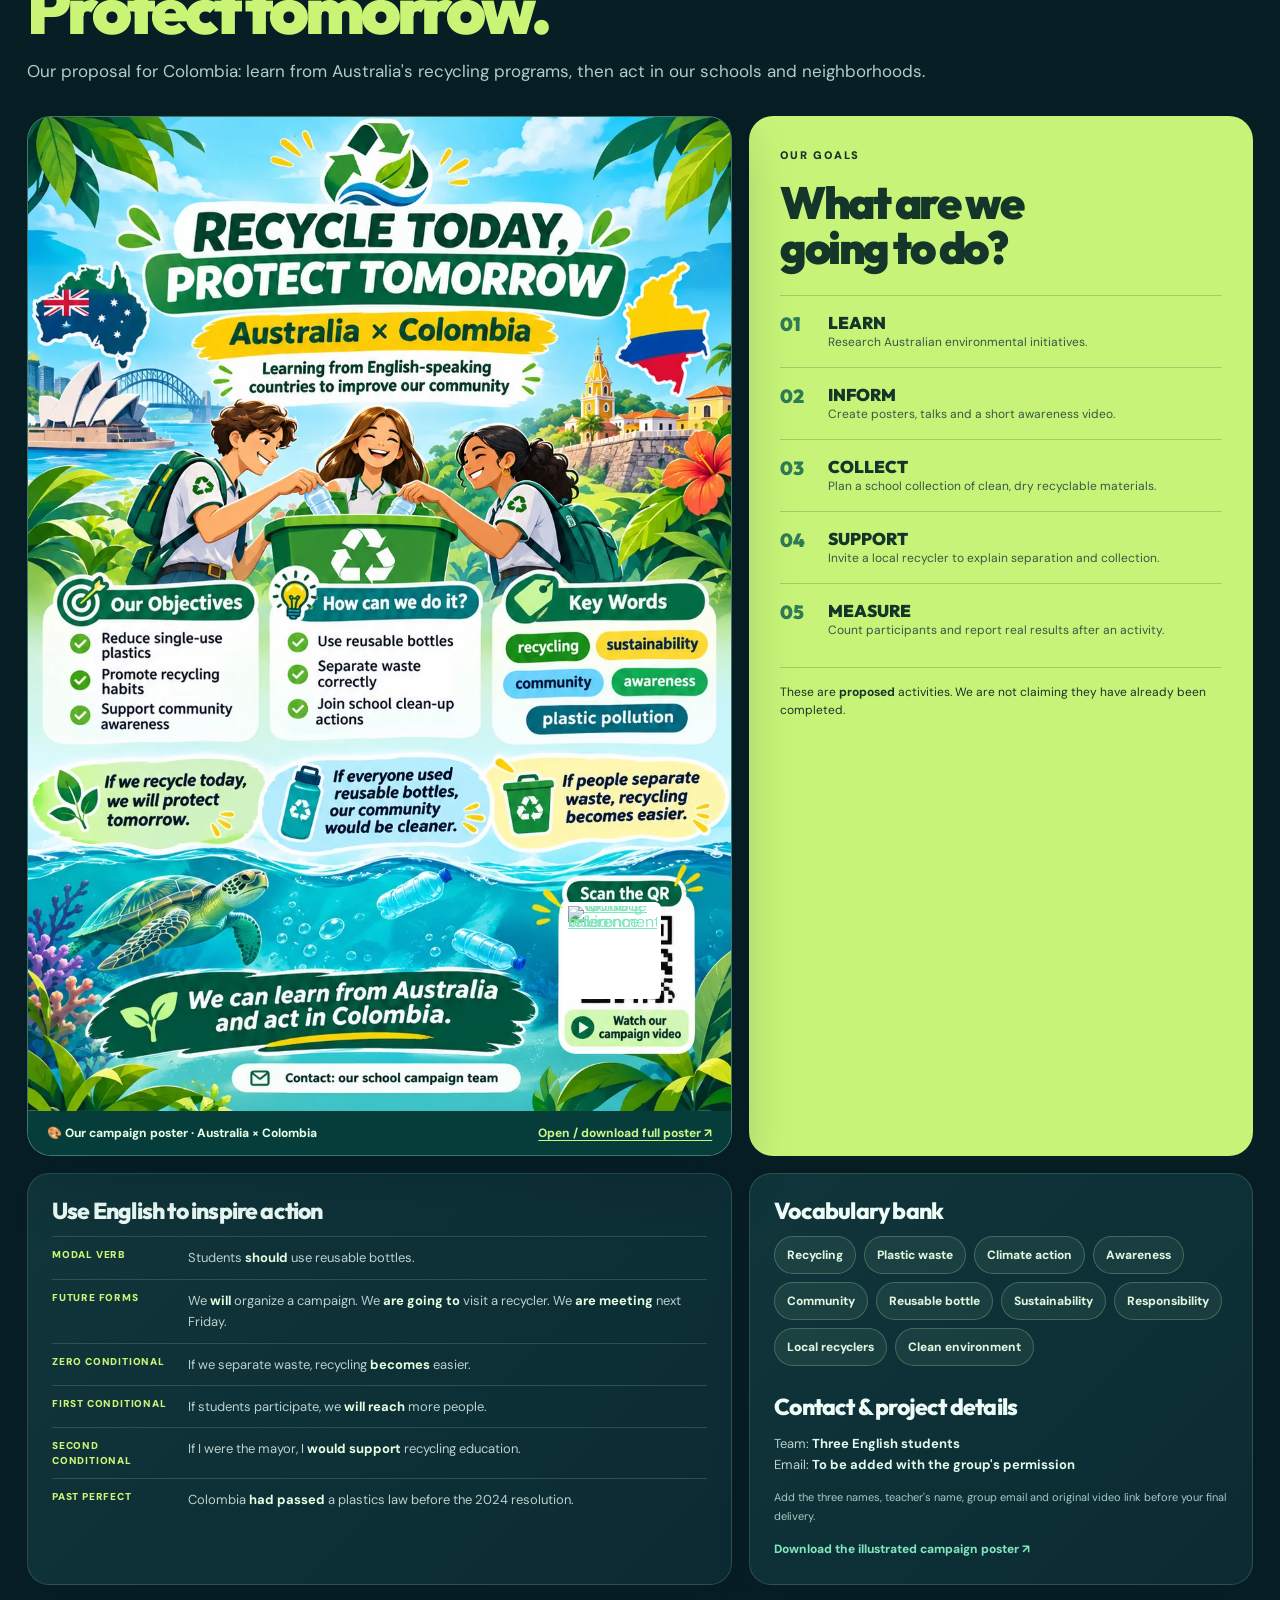
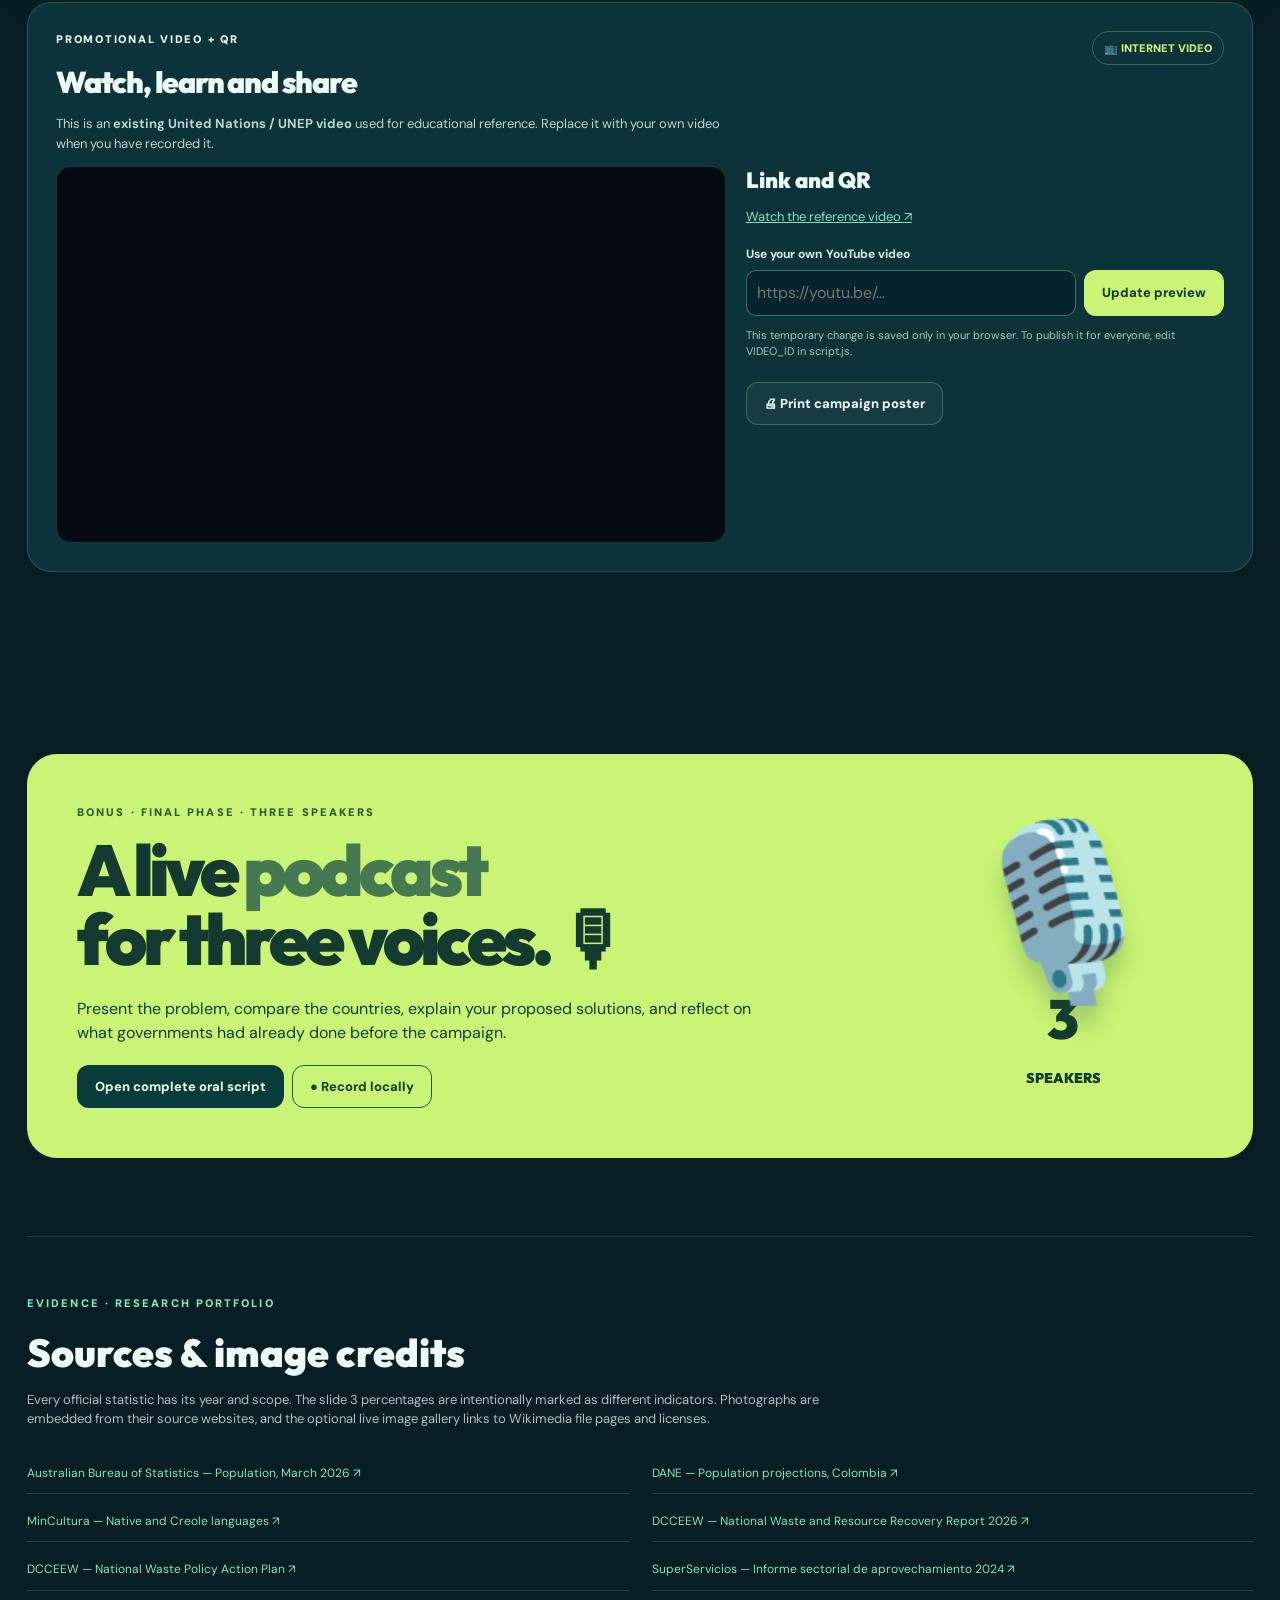
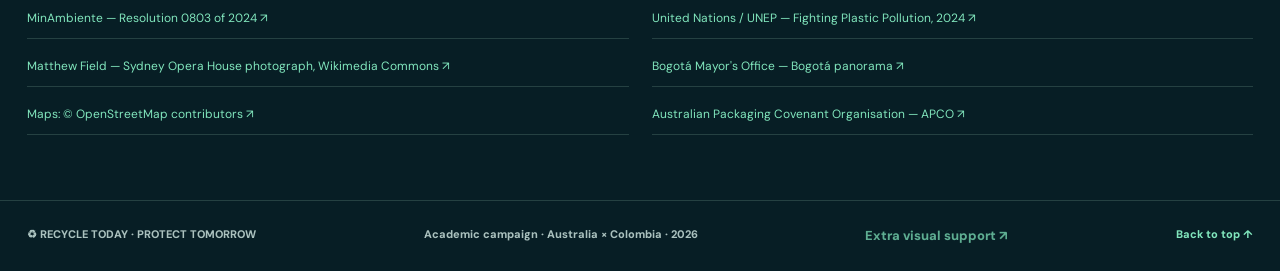
==== commit d19a2821: "Match Australia and Colombia across three pictured topics: nature, food, tourism and culture" ====
--- a/index.html
+++ b/index.html
@@ -11,6 +11,7 @@
   <link rel="preconnect" href="https://fonts.gstatic.com" crossorigin />
   <link rel="stylesheet" href="styles.css" />
   <script src="script.js" defer></script>
+  <script src="assets/photo-loader.js" defer></script>
 </head>
 <body>
   <a class="skip-link" href="#main">Skip to presentation</a>
@@ -42,23 +43,87 @@
       <section id="australia" class="slide page-width" data-slide="0" aria-labelledby="australia-title">
         <div class="section-heading"><div><p class="eyebrow"><span class="section-number">01 / 05</span> DISCOVER THE COUNTRY · PERSON 1</p><h2 id="australia-title">Hello from <span class="colored">Australia!</span> 🇦🇺</h2><p class="section-subtitle">“I am here in Australia. Let's explore its people, culture, technology and environmental challenges.”</p></div><div class="corner-symbol">✳</div></div>
         <div class="slide-grid">
-          <figure class="feature-photo australia-photo"><img src="https://thumb.wikimedia.org/wikipedia/commons/thumb/3/38/Sydney_opera_house_side_view.jpg/960px-Sydney_opera_house_side_view.jpg" alt="Sydney Opera House on the waterfront" onerror="this.onerror=null;this.src='https://commons.wikimedia.org/wiki/Special:FilePath/Sydney_opera_house_side_view.jpg?width=960';" loading="lazy" /><figcaption><span>SYDNEY OPERA HOUSE</span><small>Famous landmark (Sydney is not the capital). <a target="_blank" rel="noopener noreferrer" href="https://commons.wikimedia.org/wiki/File:Sydney_opera_house_side_view.jpg">Photo: Matthew Field / Wikimedia Commons</a></small></figcaption></figure>
+          <figure class="feature-photo australia-photo"><img src="assets/au-tourism.svg" data-commons-title="Sydney opera house side view.jpg" alt="Illustration of Sydney Opera House with harbor" loading="lazy" /><figcaption><span>SYDNEY OPERA HOUSE</span><small>Famous landmark (Sydney is not the capital). <a target="_blank" rel="noopener noreferrer" href="https://commons.wikimedia.org/wiki/File:Sydney_opera_house_side_view.jpg">Photo: Matthew Field / Wikimedia Commons</a></small></figcaption></figure>
           <div class="country-card"><span class="card-eyebrow">COUNTRY PROFILE</span><div class="mini-flag">🇦🇺</div><dl class="fact-list"><div><dt>Capital</dt><dd>Canberra</dd></div><div><dt>Population</dt><dd>27.92 million <small>(March 2026)</small></dd></div><div><dt>Main language</dt><dd>English</dd></div><div><dt>First Nations languages</dt><dd>Including Warlpiri and Yolŋu Matha</dd></div><div><dt>Traditional food</dt><dd>Meat pies and lamingtons</dd></div><div><dt>Technology</dt><dd>Bottle-return machines and container deposit schemes</dd></div></dl><a href="https://www.abs.gov.au/statistics/people/population/national-state-and-territory-population/latest-release" class="text-link" target="_blank" rel="noopener noreferrer">Source: Australian Bureau of Statistics ↗</a></div>
-          <article class="info-card map-card"><div class="card-top"><span>📍</span><div><h3>Where is Canberra?</h3><p>Capital city of Australia</p></div></div><iframe title="Map of Canberra, Australia, from OpenStreetMap" loading="lazy" src="https://www.openstreetmap.org/export/embed.html?bbox=149.04%2C-35.36%2C149.21%2C-35.24&amp;layer=mapnik&amp;marker=-35.2809%2C149.1300"></iframe><a href="https://www.openstreetmap.org/?mlat=-35.2809&amp;mlon=149.1300#map=12/-35.2809/149.1300" class="text-link" target="_blank" rel="noopener noreferrer">Open interactive map ↗</a></article>
-          <article class="info-card story-card"><span class="info-icon">🥧</span><h3>Culture, food & people</h3><p>Australia is a multicultural country with rich First Nations traditions. Australians enjoy <strong>meat pies</strong> and <strong>lamingtons</strong>. English is the main language, alongside many Aboriginal and Torres Strait Islander languages.</p><div class="grammar-tag">MODAL VERB</div><p class="quote">“You <strong>should</strong> try a traditional meat pie.”</p></article>
-          <article class="info-card story-card"><span class="info-icon">♻️</span><h3>Environmental technology</h3><p>Programs such as New South Wales <a href="https://returnandearn.org.au/" target="_blank" rel="noopener noreferrer">Return and Earn</a> use collection points and reverse vending machines. People can return eligible drink containers for a refund.</p><div class="grammar-tag">FUTURE FORM</div><p class="quote">“We <strong>will</strong> learn from these programs.”</p></article>
-          
+          <article class="info-card map-card topic-map"><div class="card-top"><span>📍</span><div><h3>Where is Canberra?</h3><p>Capital city of Australia</p></div></div><iframe title="Map of Canberra, Australia, from OpenStreetMap" loading="lazy" src="https://www.openstreetmap.org/export/embed.html?bbox=149.04%2C-35.36%2C149.21%2C-35.24&amp;layer=mapnik&amp;marker=-35.2809%2C149.1300"></iframe><a href="https://www.openstreetmap.org/?mlat=-35.2809&amp;mlon=149.1300#map=12/-35.2809/149.1300" class="text-link" target="_blank" rel="noopener noreferrer">Open interactive map ↗</a></article>
+          
+          
+          
+          <div class="topic-trio-heading"><strong>Three things to discover in Australia 🇦🇺</strong><span>Same three topics · photos below the explanations</span></div>
+
+          <article class="info-card country-topic" data-country="au" data-topic="nature">
+            <div class="topic-label"><span>🐨 Wildlife & nature</span><small>01 / 03</small></div>
+            <p>Australia is home to <strong>koalas, kangaroos and eucalyptus forests</strong>. Protecting native habitats helps wildlife survive.</p>
+            <p class="topic-spoken">“If we protect natural habitats, animals will have a safer future.”</p>
+            <figure class="topic-picture">
+              <img src="assets/au-nature.svg" data-commons-title="Koala in Taronga Zoo, Australia.jpg" alt="koala · australia" loading="lazy" width="800" height="480" />
+              <figcaption><strong>KOALA · AUSTRALIA</strong><a href="https://commons.wikimedia.org/wiki/File:Koala_in_Taronga_Zoo,_Australia.jpg" target="_blank" rel="noopener noreferrer">Photo: Yimhaa · Wikimedia Commons (CC0) ↗</a></figcaption>
+            </figure>
+          </article>
+
+          <article class="info-card country-topic" data-country="au" data-topic="food">
+            <div class="topic-label"><span>🥧 Gastronomy</span><small>02 / 03</small></div>
+            <p>Traditional Australian food includes <strong>meat pies</strong> and sweet <strong>lamingtons</strong>. Food is a simple way to discover another culture.</p>
+            <p class="topic-spoken">“You should try an Australian meat pie.”</p>
+            <figure class="topic-picture">
+              <img src="assets/au-food.svg" data-commons-title="Aussie meat pie.jpg" alt="australian meat pie" loading="lazy" width="800" height="480" />
+              <figcaption><strong>AUSTRALIAN MEAT PIE</strong><a href="https://commons.wikimedia.org/wiki/File:Aussie_meat_pie.jpg" target="_blank" rel="noopener noreferrer">Photo: Finbar.concaig · Wikimedia Commons (CC BY-SA) ↗</a></figcaption>
+            </figure>
+          </article>
+
+          <article class="info-card country-topic" data-country="au" data-topic="tourism">
+            <div class="topic-label"><span>🏙️ Tourism & culture</span><small>03 / 03</small></div>
+            <p>The <strong>Sydney Opera House</strong> is a famous landmark. Australia also has rich Aboriginal and Torres Strait Islander cultures.</p>
+            <p class="topic-spoken">“If I visited Sydney, I would see the Opera House.”</p>
+            <figure class="topic-picture">
+              <img src="assets/au-tourism.svg" data-commons-title="Sydney opera house side view.jpg" alt="sydney opera house" loading="lazy" width="800" height="480" />
+              <figcaption><strong>SYDNEY OPERA HOUSE</strong><a href="https://commons.wikimedia.org/wiki/File:Sydney_opera_house_side_view.jpg" target="_blank" rel="noopener noreferrer">Photo: Wikimedia Commons · Original file ↗</a></figcaption>
+            </figure>
+          </article>
+          <div class="country-eco-note"><strong>♻ Recycling link:</strong> Australia uses programs such as <a href="https://returnandearn.org.au/" target="_blank" rel="noopener noreferrer">Return and Earn</a>, which collects eligible bottles and cans for refunds. <span>We can learn from these strategies.</span></div>
         </div>
       </section>
       <section id="colombia" class="slide page-width" data-slide="1" aria-labelledby="colombia-title">
         <div class="section-heading"><div><p class="eyebrow"><span class="section-number">02 / 05</span> OUR CONTEXT · PERSON 2</p><h2 id="colombia-title">Welcome to <span class="colored">Colombia!</span> 🇨🇴</h2><p class="section-subtitle">“I am visiting Bogotá. We have amazing biodiversity, but plastic waste is also a challenge for our communities.”</p></div><div class="corner-symbol">✳</div></div>
         <div class="slide-grid">
           <div class="country-card"><span class="card-eyebrow">COUNTRY PROFILE</span><div class="mini-flag">🇨🇴</div><dl class="fact-list"><div><dt>Capital</dt><dd>Bogotá D.C.</dd></div><div><dt>Population</dt><dd>About 53.3 million <small>(2025 estimate)</small></dd></div><div><dt>Main language</dt><dd>Spanish</dd></div><div><dt>Native languages</dt><dd>68 ethnic native languages (65 Indigenous, 2 Creole and Romani)</dd></div><div><dt>Traditional food</dt><dd>Arepas, bandeja paisa and coffee</dd></div><div><dt>Main challenge</dt><dd>Reducing single-use plastic and improving waste separation</dd></div></dl><a href="https://www.dane.gov.co/index.php/estadisticas-por-tema/demografia-y-poblacion/proyecciones-de-poblacion" class="text-link" target="_blank" rel="noopener noreferrer">Source: DANE ↗</a></div>
-          <figure class="feature-photo colombia-photo"><img src="https://bogota.gov.co/sites/default/files/2022-05/bogota_panoramica_invest.jpg" alt="Panoramic view of Bogotá's buildings and mountains" loading="lazy" /><figcaption><span>BOGOTÁ · COLOMBIA</span><small>Our capital in the Andes · <a href="https://bogota.gov.co/internacional/bogota-entre-las-mejores-capitales-de-america-latina-para-invertir" target="_blank" rel="noopener noreferrer">Photo: Bogotá city government</a></small></figcaption></figure>
-          <article class="info-card map-card"><div class="card-top"><span>📍</span><div><h3>Where is Bogotá?</h3><p>Capital city of Colombia</p></div></div><iframe title="Map of Bogotá, Colombia, from OpenStreetMap" loading="lazy" src="https://www.openstreetmap.org/export/embed.html?bbox=-74.16%2C4.55%2C-73.99%2C4.74&amp;layer=mapnik&amp;marker=4.7110%2C-74.0721"></iframe><a href="https://www.openstreetmap.org/?mlat=4.7110&amp;mlon=-74.0721#map=12/4.7110/-74.0721" class="text-link" target="_blank" rel="noopener noreferrer">Open interactive map ↗</a></article>
-          <article class="info-card story-card"><span class="info-icon">🗣️</span><h3>Languages & diversity</h3><p>Colombia has <strong>65 Indigenous languages</strong>, two Creole languages and Romani. These are an important part of our cultural heritage.</p><p class="source-mini">Reference: <a href="https://mng.mincultura.gov.co/areas/poblaciones/APP-de-lenguas-nativas/Paginas/default.aspx" target="_blank" rel="noopener noreferrer">Ministry of Culture</a></p><div class="grammar-tag">MODAL VERB</div><p class="quote">“We <strong>must</strong> respect our cultural diversity.”</p></article>
-          <article class="info-card story-card"><span class="info-icon">🌿</span><h3>Plastic waste in Colombia</h3><p>Plastic bags, bottles and packaging can contaminate streets and rivers if we use and discard them carelessly. Recycling associations help recover materials and support local livelihoods.</p><div class="grammar-tag">ZERO CONDITIONAL</div><p class="quote">“If people separate waste, recycling becomes easier.”</p></article>
-          
+          <figure class="feature-photo colombia-photo"><img src="assets/co-tourism.svg" data-commons-title="Cartagena de Indias.jpg" alt="Illustration of Cartagena de Indias colonial architecture" loading="lazy" /><figcaption><span>BOGOTÁ · COLOMBIA</span><small>Our capital in the Andes · <a href="https://bogota.gov.co/internacional/bogota-entre-las-mejores-capitales-de-america-latina-para-invertir" target="_blank" rel="noopener noreferrer">Photo: Bogotá city government</a></small></figcaption></figure>
+          <article class="info-card map-card topic-map"><div class="card-top"><span>📍</span><div><h3>Where is Bogotá?</h3><p>Capital city of Colombia</p></div></div><iframe title="Map of Bogotá, Colombia, from OpenStreetMap" loading="lazy" src="https://www.openstreetmap.org/export/embed.html?bbox=-74.16%2C4.55%2C-73.99%2C4.74&amp;layer=mapnik&amp;marker=4.7110%2C-74.0721"></iframe><a href="https://www.openstreetmap.org/?mlat=4.7110&amp;mlon=-74.0721#map=12/4.7110/-74.0721" class="text-link" target="_blank" rel="noopener noreferrer">Open interactive map ↗</a></article>
+          
+          
+          
+          <div class="topic-trio-heading"><strong>Three things to discover in Colombia 🇨🇴</strong><span>Same three topics · photos below the explanations</span></div>
+
+          <article class="info-card country-topic" data-country="co" data-topic="nature">
+            <div class="topic-label"><span>🐻 Wildlife & nature</span><small>01 / 03</small></div>
+            <p>Colombia has <strong>Andean bears, orchids and diverse forests</strong>. These ecosystems are valuable and need protection.</p>
+            <p class="topic-spoken">“If we protect forests, native animals will have safer homes.”</p>
+            <figure class="topic-picture">
+              <img src="assets/co-nature.svg" data-commons-title="Tremarctos ornatus 165975083.jpg" alt="spectacled bear · colombia" loading="lazy" width="800" height="480" />
+              <figcaption><strong>SPECTACLED BEAR · COLOMBIA</strong><a href="https://commons.wikimedia.org/wiki/File:Tremarctos_ornatus_165975083.jpg" target="_blank" rel="noopener noreferrer">Photo: Jonathan Candil Méndez · Wikimedia Commons (CC BY) ↗</a></figcaption>
+            </figure>
+          </article>
+
+          <article class="info-card country-topic" data-country="co" data-topic="food">
+            <div class="topic-label"><span>🍲 Gastronomy</span><small>02 / 03</small></div>
+            <p>Colombians enjoy <strong>arepas, bandeja paisa and coffee</strong>. Recipes and local ingredients reflect our cultural diversity.</p>
+            <p class="topic-spoken">“You should try a Colombian arepa.”</p>
+            <figure class="topic-picture">
+              <img src="assets/co-food.svg" data-commons-title="Bandeja Paisa (Bogotá).jpg" alt="bandeja paisa" loading="lazy" width="800" height="480" />
+              <figcaption><strong>BANDEJA PAISA</strong><a href="https://commons.wikimedia.org/wiki/File:Bandeja_Paisa_(Bogot%C3%A1).jpg" target="_blank" rel="noopener noreferrer">Photo: Edgar Zuniga Jr. · Wikimedia Commons (CC BY) ↗</a></figcaption>
+            </figure>
+          </article>
+
+          <article class="info-card country-topic" data-country="co" data-topic="tourism">
+            <div class="topic-label"><span>🏛️ Tourism & culture</span><small>03 / 03</small></div>
+            <p><strong>Cartagena</strong> is known for its historic center, colorful streets and Caribbean culture. Colombia also celebrates many regional traditions.</p>
+            <p class="topic-spoken">“If I visited Cartagena, I would explore the old city.”</p>
+            <figure class="topic-picture">
+              <img src="assets/co-tourism.svg" data-commons-title="Cartagena de Indias.jpg" alt="cartagena de indias" loading="lazy" width="800" height="480" />
+              <figcaption><strong>CARTAGENA DE INDIAS</strong><a href="https://commons.wikimedia.org/wiki/File:Cartagena_de_Indias.jpg" target="_blank" rel="noopener noreferrer">Photo: Maoroamunoz · Wikimedia Commons ↗</a></figcaption>
+            </figure>
+          </article>
+          <div class="country-eco-note"><strong>♻ Recycling link:</strong> Plastic bags, bottles and packaging can pollute our communities. Local recyclers help collect valuable materials. <span>If we separate waste, recycling becomes easier.</span></div>
         </div>
       </section>
       <section id="compare" class="slide page-width" data-slide="2" aria-labelledby="compare-title">
--- a/styles.css
+++ b/styles.css
@@ -43,3 +43,33 @@
 .is-presenting .slide .campaign-poster{min-height:0}
 @media(max-width:700px){.campaign-poster{min-height:0;padding:0}.campaign-poster-caption{padding:12px 14px;font-size:11px}}
 @media print{body.print-poster-only #campaign .campaign-poster{min-height:0;width:100%;height:auto;break-inside:avoid}body.print-poster-only #campaign .campaign-poster-caption{display:none}}
+
+
+/* Optional Australia & Colombia cultural visual reference, outside the 5 slides. */
+.support-link{opacity:.72;font-size:13px}
+.support-link:hover{opacity:1}
+.subtle-link{color:#c9f08a;font-size:12px;font-weight:700;text-decoration:none}
+.subtle-link:hover{text-decoration:underline}
+.is-presenting .support-link{display:none}
+.support-page-body{background:linear-gradient(180deg,#07252b,#031318);min-height:100vh}
+.support-page{padding:38px 0 70px}
+.support-hero{padding:26px 0 16px}
+.support-hero h1{font-family:var(--display);font-size:clamp(42px,7vw,84px);line-height:.95;letter-spacing:-.06em;margin:0 0 14px}
+.support-actions{display:flex;gap:12px;flex-wrap:wrap;margin-top:18px}
+.support-theme{padding:28px 0;border-top:1px solid rgba(190,236,206,.12)}
+.support-heading{margin-bottom:18px}
+.support-heading h2{font-family:var(--display);font-size:clamp(30px,4vw,48px);line-height:1;letter-spacing:-.04em;margin:6px 0 10px}
+.theme-grid{display:grid;grid-template-columns:repeat(2,minmax(0,1fr));gap:18px}
+.theme-card{background:linear-gradient(180deg,rgba(14,67,72,.72),rgba(9,43,49,.92));border:1px solid rgba(196,238,203,.16);border-radius:22px;padding:16px;box-shadow:0 18px 50px rgba(0,0,0,.22)}
+.theme-country{display:inline-flex;align-items:center;gap:8px;background:#c8f17b;color:#133138;border-radius:999px;padding:6px 12px;font-size:12px;font-weight:900;letter-spacing:.08em;margin-bottom:12px}
+.theme-card img{width:100%;height:280px;object-fit:cover;display:block;border-radius:16px;margin-bottom:14px;background:#17373b}
+.theme-card h3{font-family:var(--display);font-size:29px;line-height:1.02;letter-spacing:-.03em;margin:0 0 10px}
+.theme-card p{color:#d2e5dd;font-size:15px;line-height:1.62}
+.mini-script{margin-top:10px;padding-top:10px;border-top:1px solid rgba(196,238,203,.16);font-size:13px;color:#bde2b0}
+.support-note{margin-top:26px;background:#c8f17b;border-radius:24px;padding:24px;color:#173138}
+.support-note h2{font-family:var(--display);font-size:40px;letter-spacing:-.04em;margin:0 0 10px}
+.support-note ul{margin:0 0 18px;padding-left:22px;line-height:1.8}
+.support-note .accent-btn{background:#12383d;color:#fff}
+@media (max-width: 900px){.theme-grid{grid-template-columns:1fr}.theme-card img{height:230px}}
+/* Accessible fallback and source credits for supporting visual comparisons. */
+.gallery-credit{display:inline-block;color:#c9ef91;font-size:12px;font-weight:800;padding:4px 0 9px}
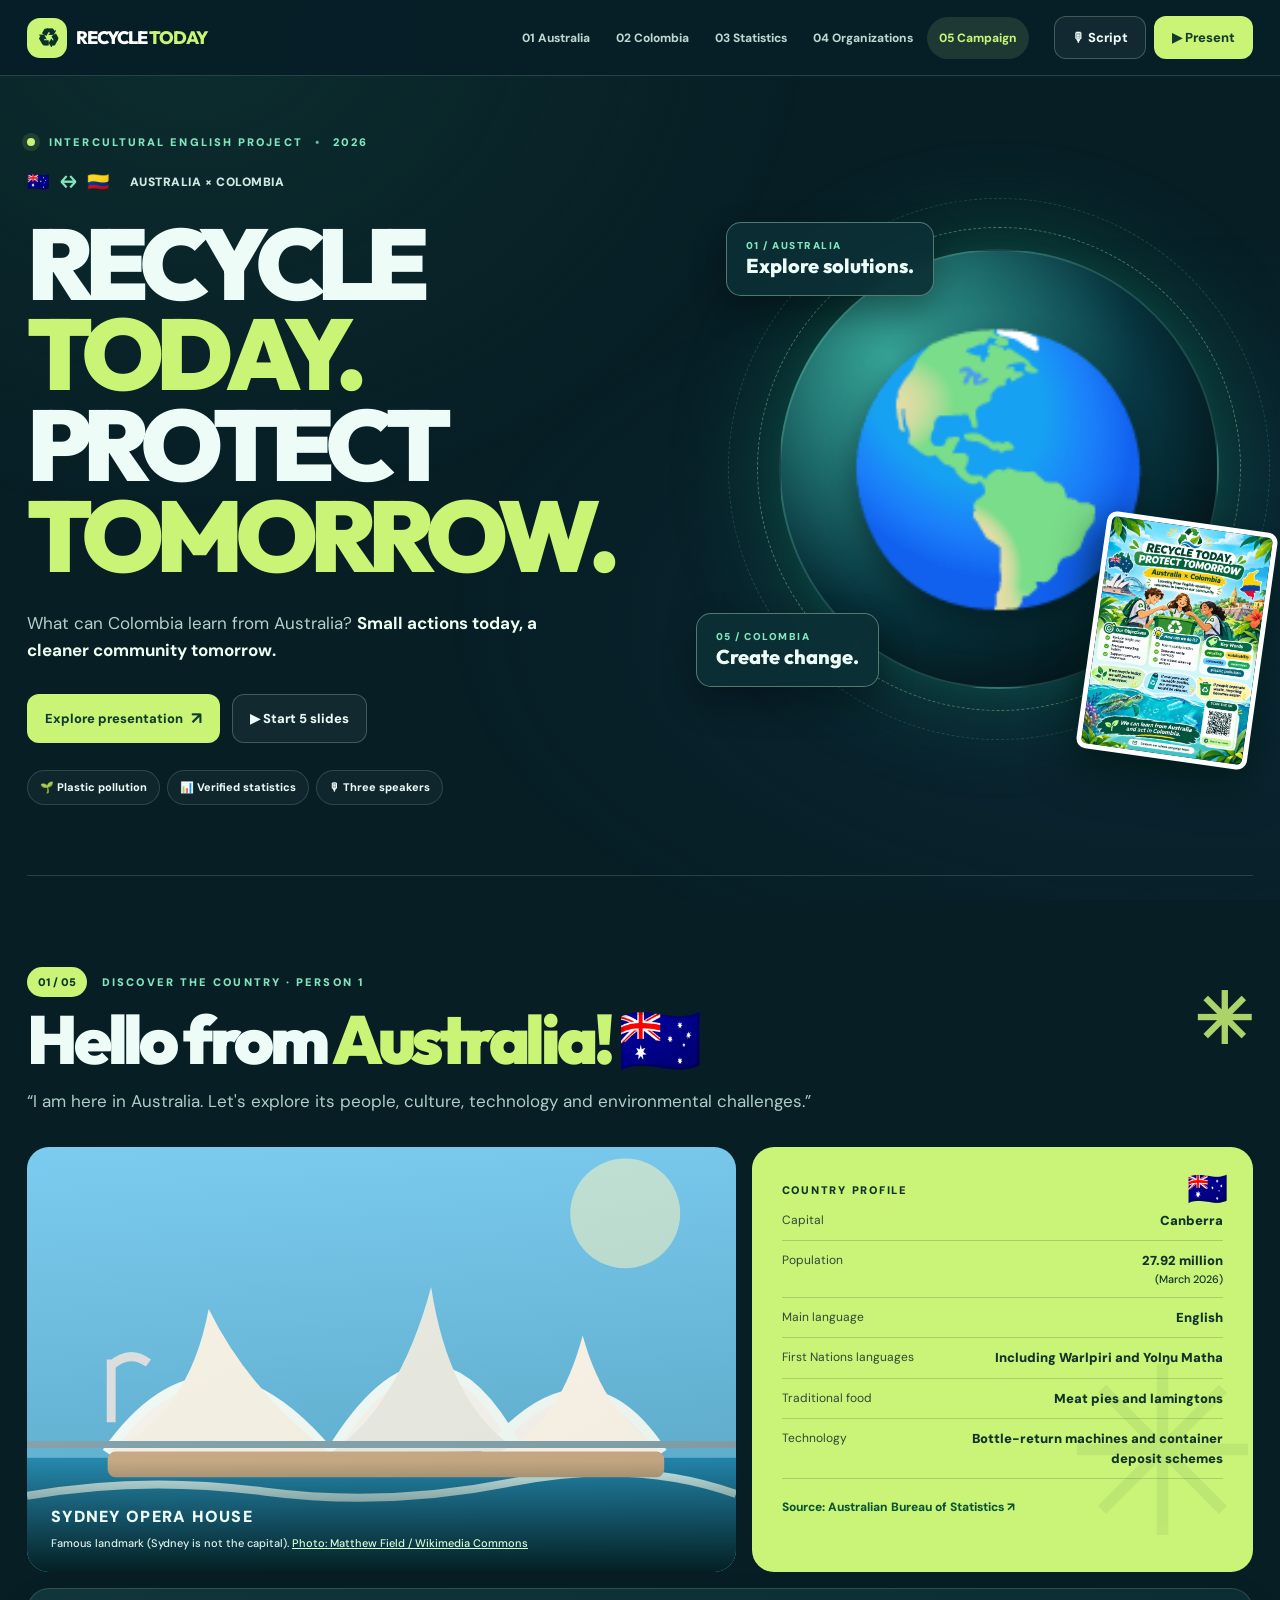
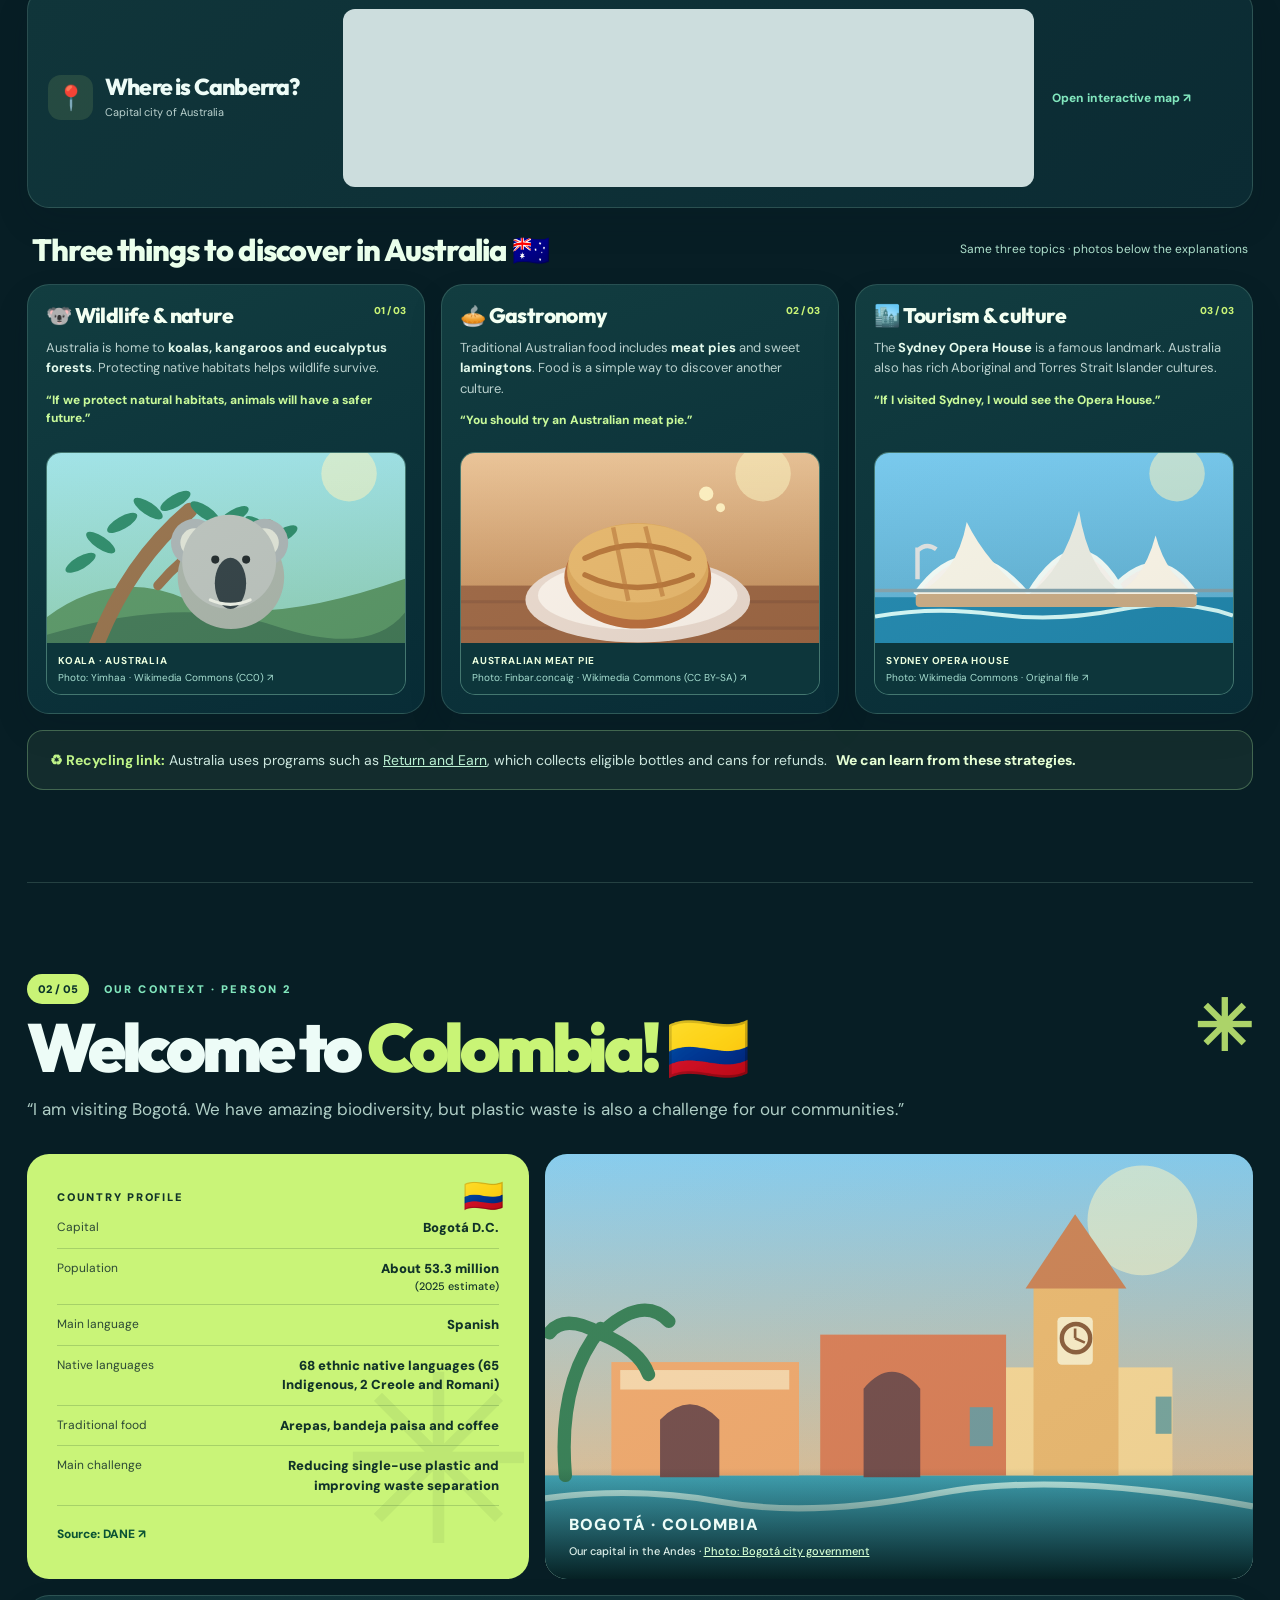
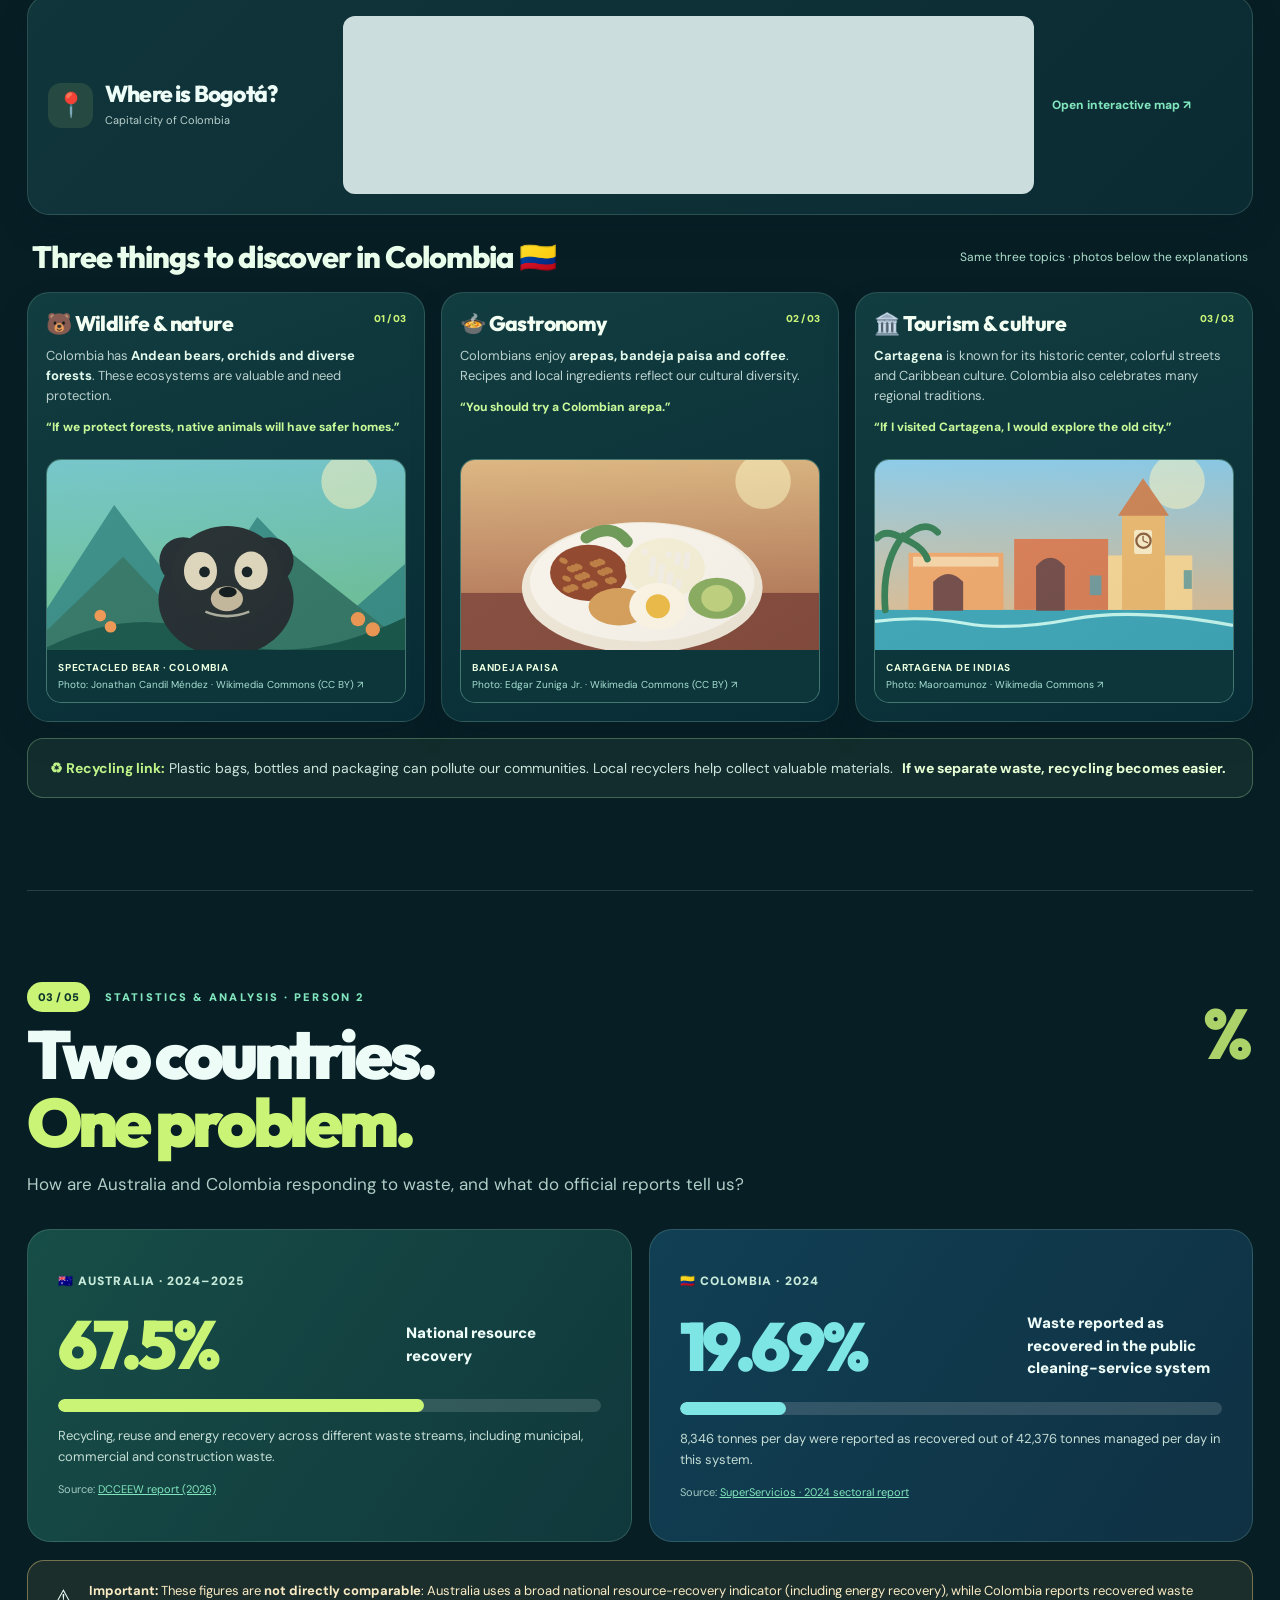
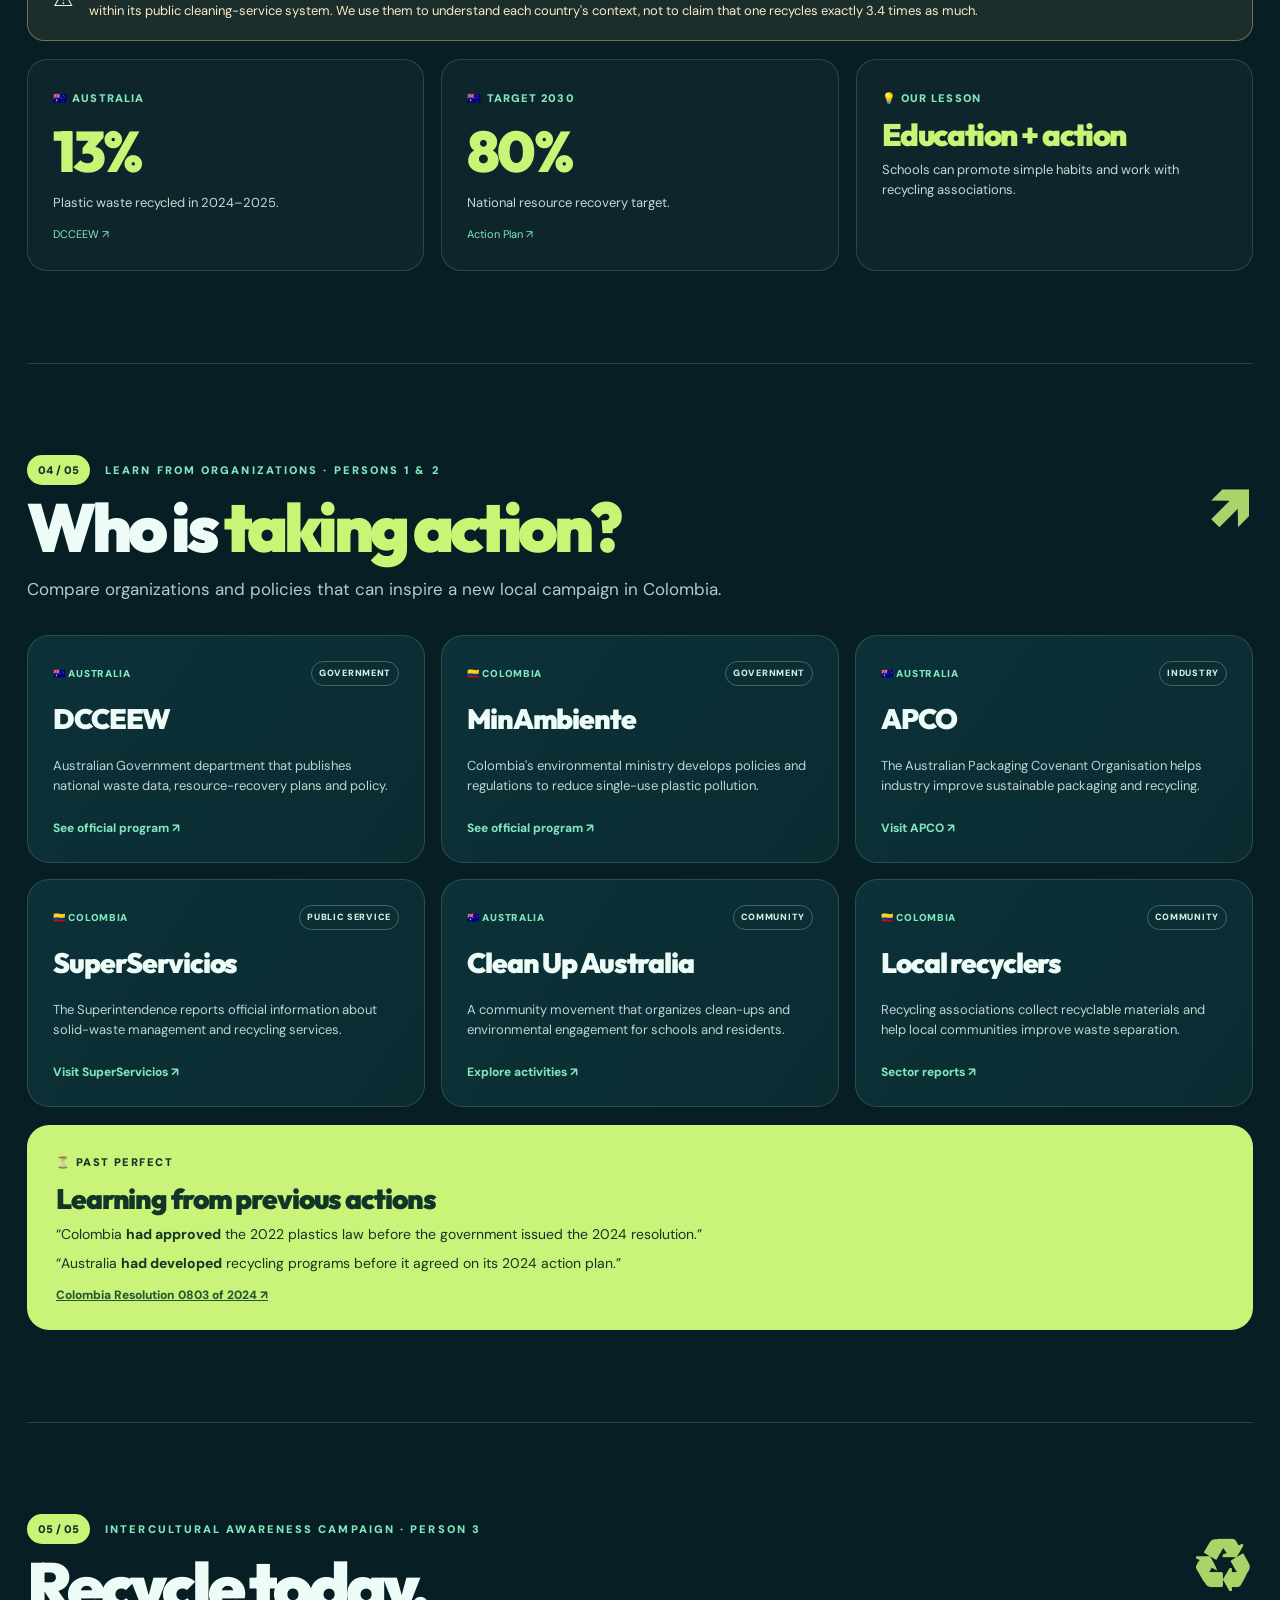
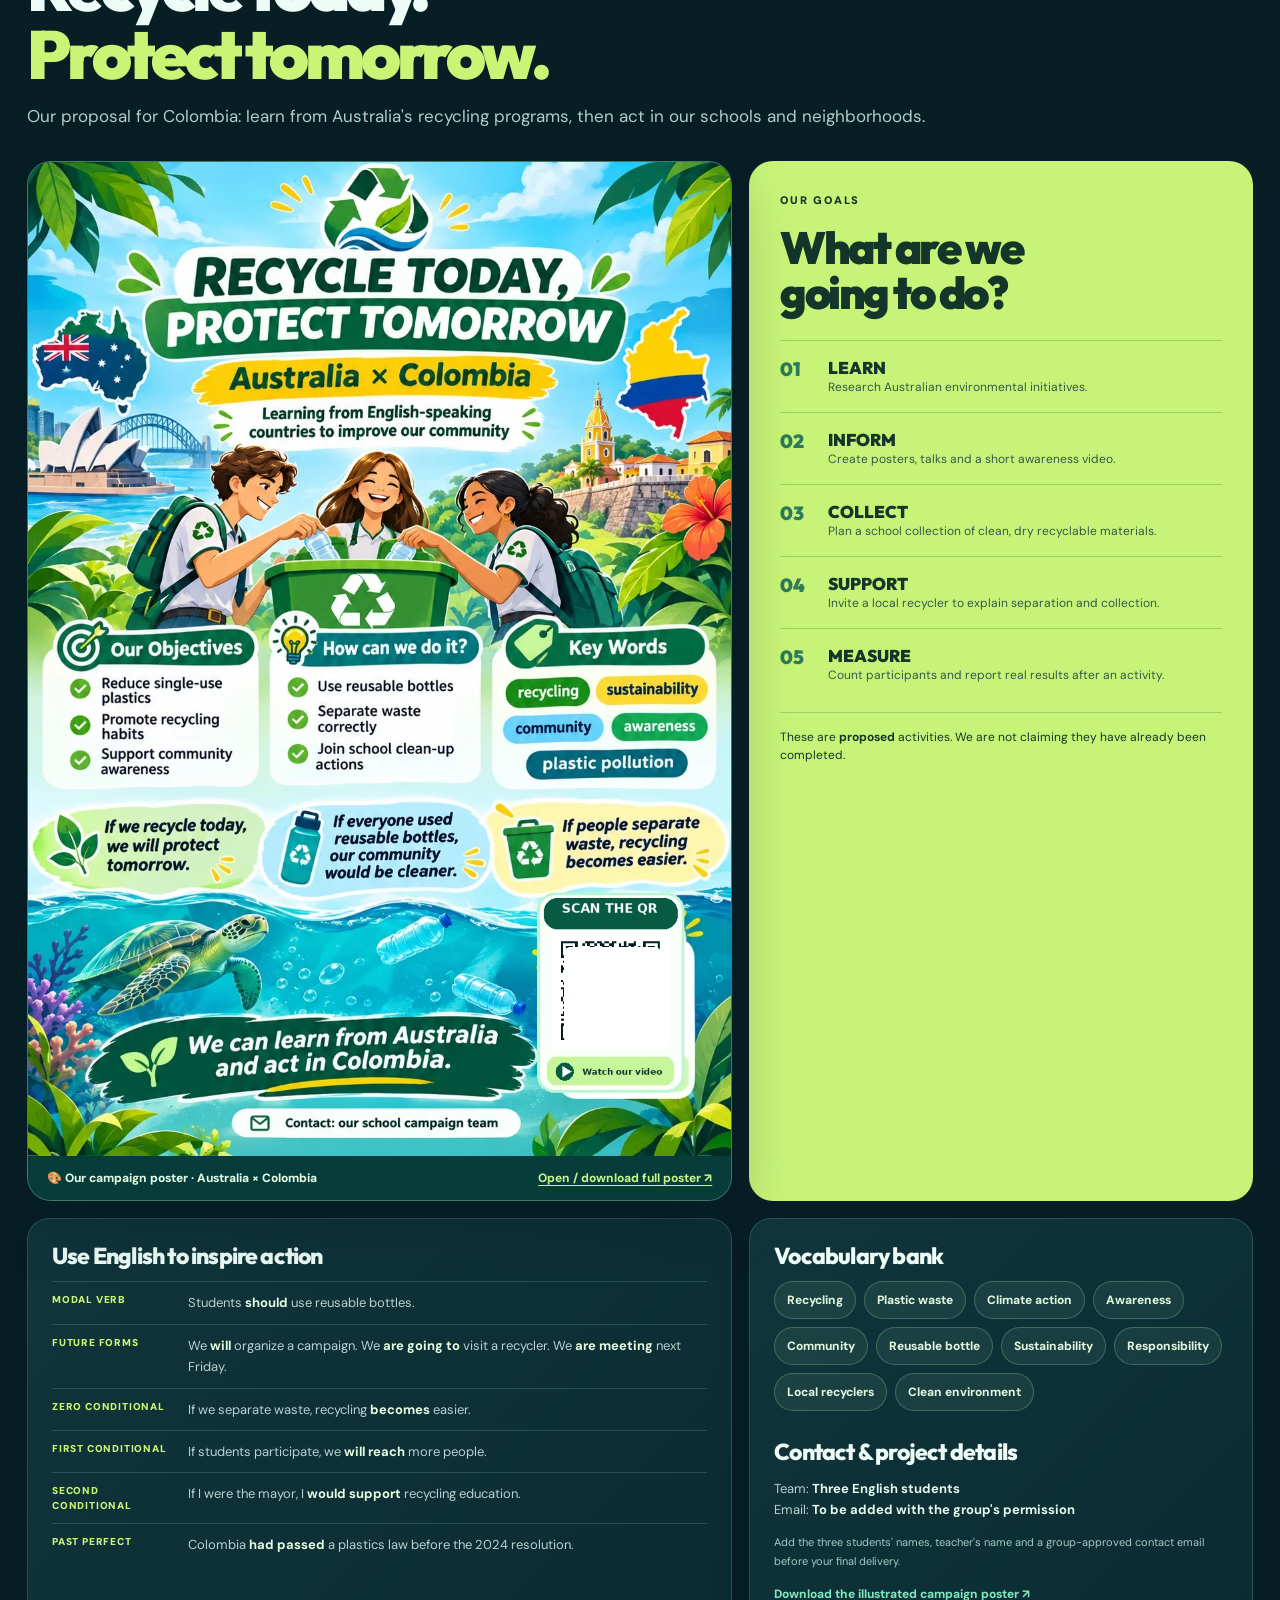
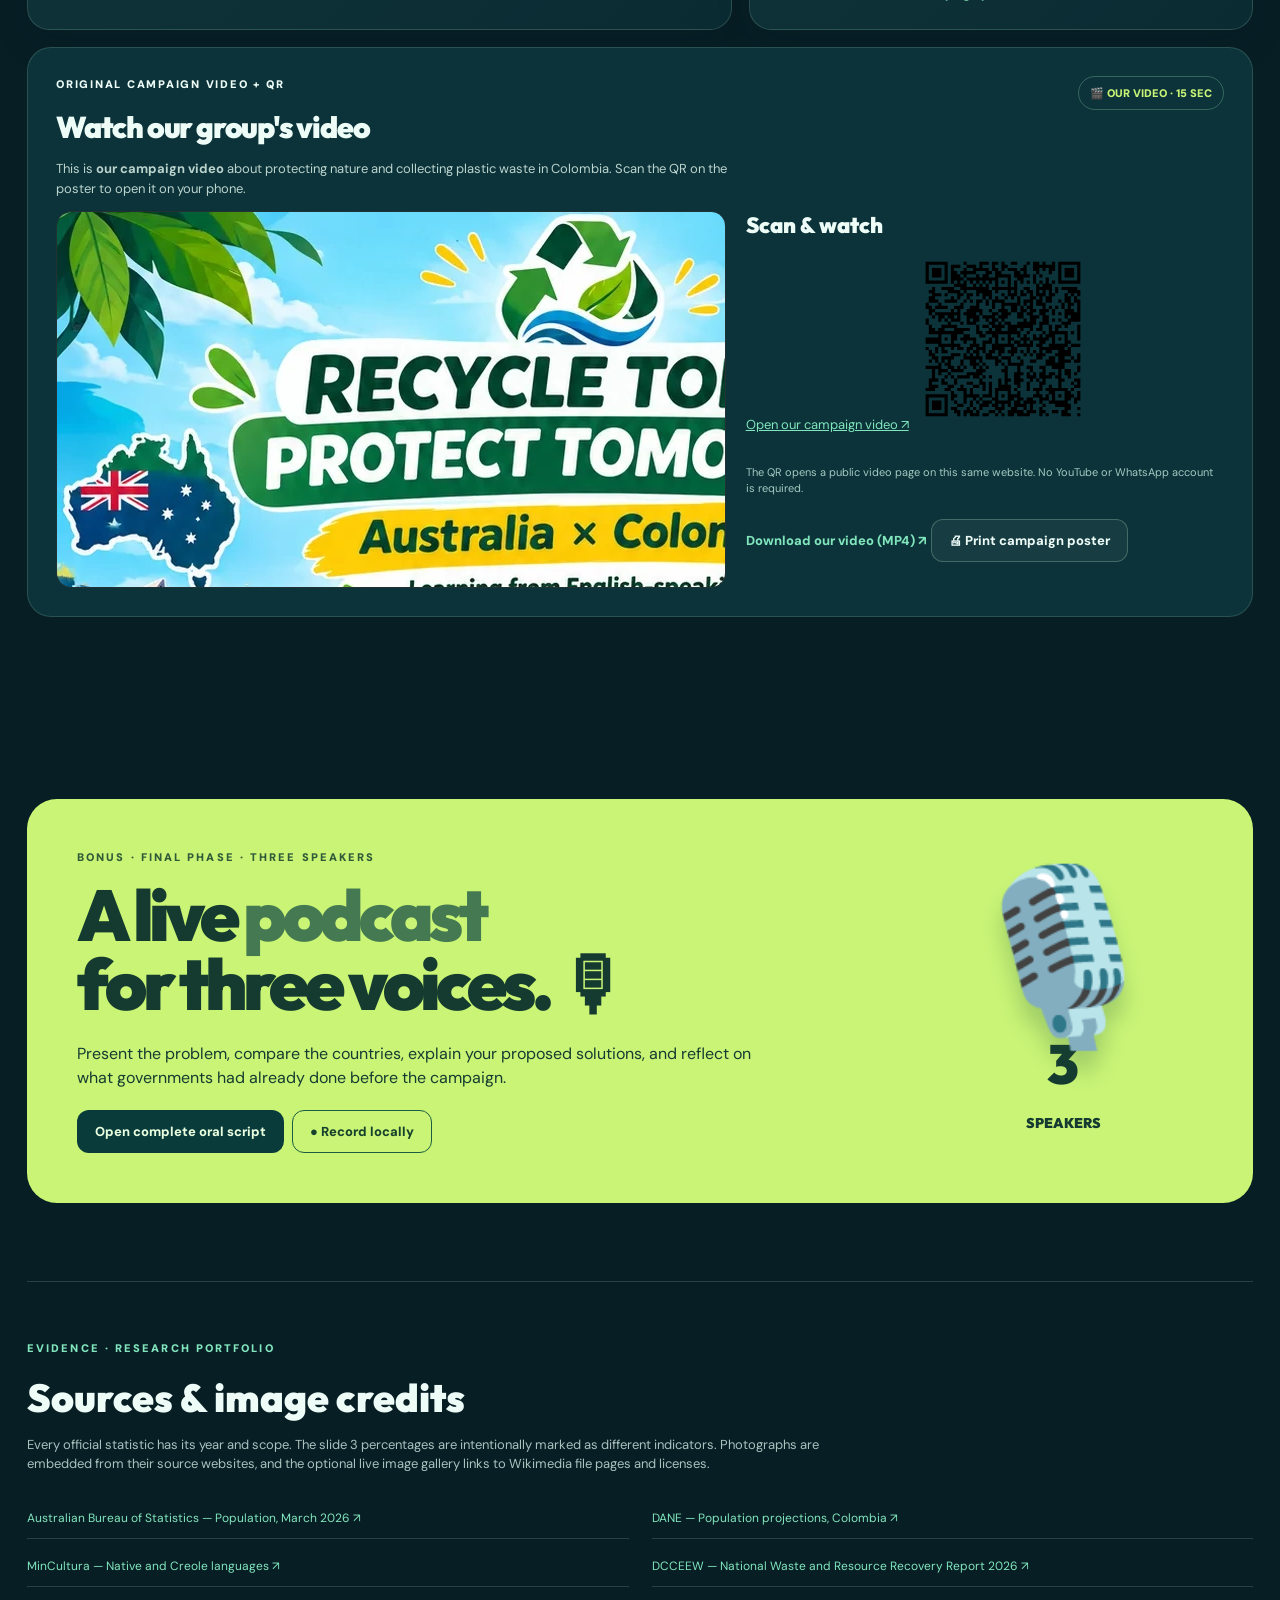
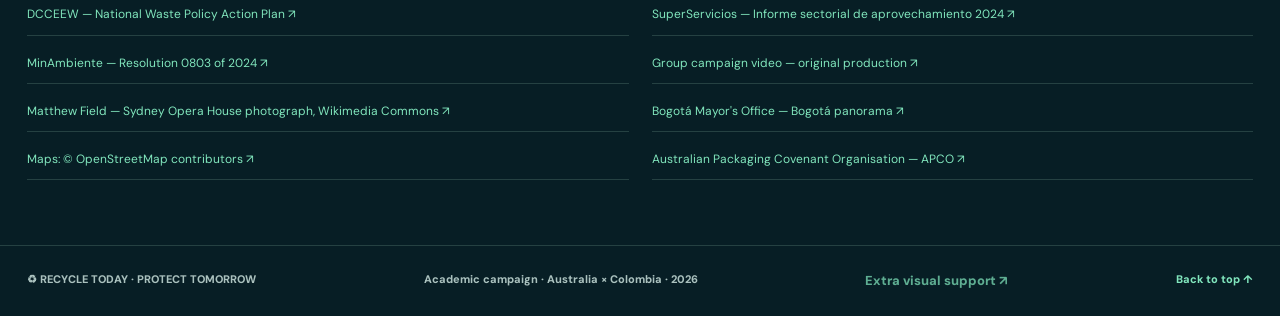
==== commit 448156d1: "Embed original WhatsApp campaign video and link poster QR to our dedicated video page" ====
--- a/index.html
+++ b/index.html
@@ -157,9 +157,7 @@
           <figure class="campaign-poster">
             <div class="poster-image-wrap">
               <img class="campaign-art" src="assets/poster-recycle-today.webp" alt="Illustrated Recycle Today, Protect Tomorrow campaign poster for Australia and Colombia, featuring recycling objectives, actions, key words and conditional sentences in English." loading="lazy" />
-              <a class="poster-qr-overlay" id="poster-qr-link" href="https://www.youtube.com/watch?v=fYzPZtXPSZg" target="_blank" rel="noopener noreferrer" title="Scan or open the campaign reference video">
-                <img id="poster-qr" alt="Working QR code to the environmental reference video" src="https://api.qrserver.com/v1/create-qr-code/?size=200x200&amp;data=https%3A%2F%2Fwww.youtube.com%2Fwatch%3Fv%3DfYzPZtXPSZg" loading="lazy" />
-              </a>
+              <a class="poster-qr-overlay" id="poster-qr-link" href="video.html" target="_blank" rel="noopener noreferrer" aria-label="Open our original campaign video from the poster QR code"></a>
             </div>
             <figcaption class="campaign-poster-caption">
               <span>🎨 Our campaign poster · Australia × Colombia</span>
@@ -168,8 +166,29 @@
           </figure>
           <div class="action-panel"><p class="card-eyebrow">OUR GOALS</p><h3>What are we<br />going to do?</h3><ol class="action-list"><li><strong>LEARN</strong><span>Research Australian environmental initiatives.</span></li><li><strong>INFORM</strong><span>Create posters, talks and a short awareness video.</span></li><li><strong>COLLECT</strong><span>Plan a school collection of clean, dry recyclable materials.</span></li><li><strong>SUPPORT</strong><span>Invite a local recycler to explain separation and collection.</span></li><li><strong>MEASURE</strong><span>Count participants and report real results after an activity.</span></li></ol><p class="planning-disclaimer">These are <strong>proposed</strong> activities. We are not claiming they have already been completed.</p></div>
           <article class="info-card grammar-panel"><h3>Use English to inspire action</h3><div class="grammar-row"><span>MODAL VERB</span><p>Students <b>should</b> use reusable bottles.</p></div><div class="grammar-row"><span>FUTURE FORMS</span><p>We <b>will</b> organize a campaign. We <b>are going to</b> visit a recycler. We <b>are meeting</b> next Friday.</p></div><div class="grammar-row"><span>ZERO CONDITIONAL</span><p>If we separate waste, recycling <b>becomes</b> easier.</p></div><div class="grammar-row"><span>FIRST CONDITIONAL</span><p>If students participate, we <b>will reach</b> more people.</p></div><div class="grammar-row"><span>SECOND CONDITIONAL</span><p>If I were the mayor, I <b>would support</b> recycling education.</p></div><div class="grammar-row"><span>PAST PERFECT</span><p>Colombia <b>had passed</b> a plastics law before the 2024 resolution.</p></div></article>
-          <article class="info-card vocab-panel"><h3>Vocabulary bank</h3><div class="keyword-tags"><span>Recycling</span><span>Plastic waste</span><span>Climate action</span><span>Awareness</span><span>Community</span><span>Reusable bottle</span><span>Sustainability</span><span>Responsibility</span><span>Local recyclers</span><span>Clean environment</span></div><h3 class="contact-title">Contact & project details</h3><p>Team: <strong>Three English students</strong><br />Email: <strong>To be added with the group's permission</strong></p><p class="source-mini">Add the three names, teacher's name, group email and original video link before your final delivery.</p><a href="assets/poster-recycle-today.webp" download class="text-link">Download the illustrated campaign poster ↗</a></article>
-          <article class="video-panel"><div class="video-meta"><div><p class="card-eyebrow">PROMOTIONAL VIDEO + QR</p><h3>Watch, learn and share</h3><p>This is an <strong>existing United Nations / UNEP video</strong> used for educational reference. Replace it with your own video when you have recorded it.</p></div><div class="external-badge">📺 INTERNET VIDEO</div></div><div class="video-controls"><div class="video-frame" id="video-frame"><iframe title="Fighting Plastic Pollution: Time for Change — UN Environment Programme" src="https://www.youtube-nocookie.com/embed/fYzPZtXPSZg" allow="accelerometer; autoplay; clipboard-write; encrypted-media; gyroscope; picture-in-picture; web-share" referrerpolicy="strict-origin-when-cross-origin" allowfullscreen loading="lazy"></iframe></div><div class="video-side"><h4>Link and QR</h4><a id="video-link" href="https://www.youtube.com/watch?v=fYzPZtXPSZg" target="_blank" rel="noopener noreferrer">Watch the reference video ↗</a><label for="video-input">Use your own YouTube video</label><div class="video-edit"><input id="video-input" type="url" placeholder="https://youtu.be/..." /><button id="video-apply" class="accent-btn" type="button">Update preview</button></div><p id="video-feedback" class="source-mini" role="status">This temporary change is saved only in your browser. To publish it for everyone, edit VIDEO_ID in script.js.</p><button type="button" id="print-poster" class="ghost-btn">🖨 Print campaign poster</button></div></div></article>
+          <article class="info-card vocab-panel"><h3>Vocabulary bank</h3><div class="keyword-tags"><span>Recycling</span><span>Plastic waste</span><span>Climate action</span><span>Awareness</span><span>Community</span><span>Reusable bottle</span><span>Sustainability</span><span>Responsibility</span><span>Local recyclers</span><span>Clean environment</span></div><h3 class="contact-title">Contact & project details</h3><p>Team: <strong>Three English students</strong><br />Email: <strong>To be added with the group's permission</strong></p><p class="source-mini">Add the three students' names, teacher's name and a group-approved contact email before your final delivery.</p><a href="assets/poster-recycle-today.webp" download class="text-link">Download the illustrated campaign poster ↗</a></article>
+          <article class="video-panel">
+            <div class="video-meta">
+              <div><p class="card-eyebrow">ORIGINAL CAMPAIGN VIDEO + QR</p>
+                <h3>Watch our group's video</h3>
+                <p>This is <strong>our campaign video</strong> about protecting nature and collecting plastic waste in Colombia. Scan the QR on the poster to open it on your phone.</p>
+              </div><div class="external-badge">🎬 OUR VIDEO · 15 SEC</div>
+            </div>
+            <div class="video-controls">
+              <div class="video-frame" id="video-frame"><video id="campaign-video" controls playsinline preload="metadata" poster="assets/poster-recycle-today.webp" aria-label="Our environmental awareness campaign video">
+                <source src="assets/campaign-video.mp4" type="video/mp4" />
+                Your browser does not support this video. <a href="assets/campaign-video.mp4">Open MP4 file</a>.
+              </video></div>
+              <div class="video-side">
+                <h4>Scan & watch</h4>
+                <a id="video-link" href="video.html" target="_blank" rel="noopener noreferrer">Open our campaign video ↗</a>
+                <a href="video.html" target="_blank" rel="noopener noreferrer" aria-label="Open our video from the QR"><img class="campaign-qr-static" alt="QR code linking to our original campaign video" src="assets/campaign-video-qr.svg" width="180" height="180" loading="lazy" /></a>
+                <p class="source-mini">The QR opens a public video page on this same website. No YouTube or WhatsApp account is required.</p>
+                <a class="text-link" href="assets/campaign-video.mp4" download="Recycle-Today-Campaign.mp4">Download our video (MP4) ↗</a>
+                <button type="button" id="print-poster" class="ghost-btn">🖨 Print campaign poster</button>
+              </div>
+            </div>
+          </article>
         </div>
       </section>
     </div>
@@ -193,7 +212,7 @@
       <a target="_blank" rel="noopener noreferrer" href="https://www.dcceew.gov.au/environment/protection/waste/publications/national-waste-policy-action-plan">DCCEEW — National Waste Policy Action Plan ↗</a>
       <a target="_blank" rel="noopener noreferrer" href="https://www.superservicios.gov.co/publicaciones">SuperServicios — Informe sectorial de aprovechamiento 2024 ↗</a>
       <a target="_blank" rel="noopener noreferrer" href="https://www.minambiente.gov.co/documento-normativa/resolucion-0803-del-24-de-junio-de-2024/">MinAmbiente — Resolution 0803 of 2024 ↗</a>
-      <a target="_blank" rel="noopener noreferrer" href="https://www.youtube.com/watch?v=fYzPZtXPSZg">United Nations / UNEP — Fighting Plastic Pollution, 2024 ↗</a>
+      <a target="_blank" rel="noopener noreferrer" href="video.html">Group campaign video — original production ↗</a>
       <a target="_blank" rel="noopener noreferrer" href="https://commons.wikimedia.org/wiki/File:Sydney_opera_house_side_view.jpg">Matthew Field — Sydney Opera House photograph, Wikimedia Commons ↗</a>
       <a target="_blank" rel="noopener noreferrer" href="https://bogota.gov.co/internacional/bogota-entre-las-mejores-capitales-de-america-latina-para-invertir">Bogotá Mayor's Office — Bogotá panorama ↗</a>
       <a target="_blank" rel="noopener noreferrer" href="https://www.openstreetmap.org/copyright">Maps: © OpenStreetMap contributors ↗</a>
--- a/styles.css
+++ b/styles.css
@@ -73,3 +73,40 @@
 @media (max-width: 900px){.theme-grid{grid-template-columns:1fr}.theme-card img{height:230px}}
 /* Accessible fallback and source credits for supporting visual comparisons. */
 .gallery-credit{display:inline-block;color:#c9ef91;font-size:12px;font-weight:800;padding:4px 0 9px}
+
+
+/* THREE MATCHING COUNTRY TOPICS: wildlife, food and tourism/culture */
+.topic-map{grid-column:span 12;min-height:210px;display:grid;grid-template-columns:minmax(190px,1fr) minmax(260px,2.5fr) minmax(125px,.65fr);align-items:center;gap:18px}
+.topic-map .card-top{margin:0}
+.topic-map iframe{height:178px;margin:0}
+.topic-map>.text-link{font-size:12px;align-self:center}
+.topic-trio-heading{grid-column:1/-1;display:flex;align-items:center;justify-content:space-between;gap:15px;padding:8px 5px 1px;color:#eaffeb}
+.topic-trio-heading strong{font:800 clamp(22px,2.4vw,32px)/1.15 var(--display);letter-spacing:-.035em}
+.topic-trio-heading span{color:#aee0cc;font-size:12px}
+.info-card.country-topic{grid-column:span 4;display:flex;flex-direction:column;gap:10px;min-height:430px;padding:18px;background:linear-gradient(160deg,#123d40 0%,#082c36 100%)}
+.country-topic .topic-label{display:flex;align-items:start;justify-content:space-between;gap:8px}
+.country-topic .topic-label span{font:800 clamp(19px,1.65vw,24px)/1.15 var(--display);letter-spacing:-.03em;color:#f3fff2}
+.country-topic .topic-label small{font-size:10px;font-weight:900;color:var(--lime);white-space:nowrap}
+.country-topic>p{margin:1px 0;font-size:13px;line-height:1.55}
+.country-topic .topic-spoken{font-weight:800;color:#c9fa9a;font-size:12px}
+.country-topic .topic-picture{margin:auto 0 0;border:1px solid #d4fbd23b;border-radius:15px;overflow:hidden;background:#194f52}
+.country-topic .topic-picture img{width:100%;height:190px;object-fit:cover;display:block;background:#194f52}
+.country-topic .topic-picture figcaption{padding:10px 11px;display:grid;gap:3px;background:#0d363b}
+.country-topic .topic-picture figcaption strong{font-size:10px;letter-spacing:.08em;color:#ecffdf}
+.country-topic .topic-picture figcaption a{color:#a7dfd1;font-size:10px;line-height:1.35;text-decoration:none}
+.country-topic .topic-picture figcaption a:hover{text-decoration:underline}
+.country-eco-note{grid-column:1/-1;padding:18px 22px;border:1px solid #b7f5a64a;border-radius:16px;background:#b7ed9a12;color:#cce6de;font-size:14px;line-height:1.6}
+.country-eco-note strong{color:#bff489}
+.country-eco-note span{color:#e6ffd5;font-weight:800;margin-left:5px}
+.country-eco-note a{color:#bbf0d3}
+.support-page-body .theme-card{display:flex;flex-direction:column;min-height:420px}
+.support-page-body .theme-card .theme-card-content{min-height:136px}
+.support-page-body .theme-card .topic-picture{margin:auto 0 0;border:1px solid #bfe7c13e;border-radius:16px;overflow:hidden}
+.support-page-body .theme-card .topic-picture img{display:block;width:100%;height:270px;object-fit:cover;background:#174b50}
+.support-page-body .theme-card .topic-picture figcaption{display:grid;gap:3px;padding:12px;background:#123b3c}
+.support-page-body .theme-card .topic-picture figcaption strong{font-size:12px;color:#f2fff5}
+.support-page-body .theme-card .topic-picture figcaption a{font-size:11px;color:#bce9d5}
+.support-page-body .theme-card p.mini-script{font-size:12px;color:#d1f9a7}
+@media(max-width:980px){.topic-map{grid-template-columns:1fr 2fr}.topic-map .card-top{grid-column:1}.topic-map iframe{grid-column:2;grid-row:1/3}.topic-map>.text-link{grid-column:1}.info-card.country-topic{grid-column:span 6}.topic-trio-heading span{display:none}}
+@media(max-width:640px){.topic-map{grid-template-columns:1fr;gap:12px}.topic-map .card-top,.topic-map iframe,.topic-map>.text-link{grid-column:1;grid-row:auto}.topic-map iframe{height:190px}.info-card.country-topic{grid-column:span 12;min-height:unset}.topic-trio-heading strong{font-size:26px}.country-topic .topic-picture img{height:220px}.support-page-body .theme-card .topic-picture img{height:220px}}
+@media print{.country-topic .topic-picture img{max-height:150px}.topic-map iframe{display:none}}
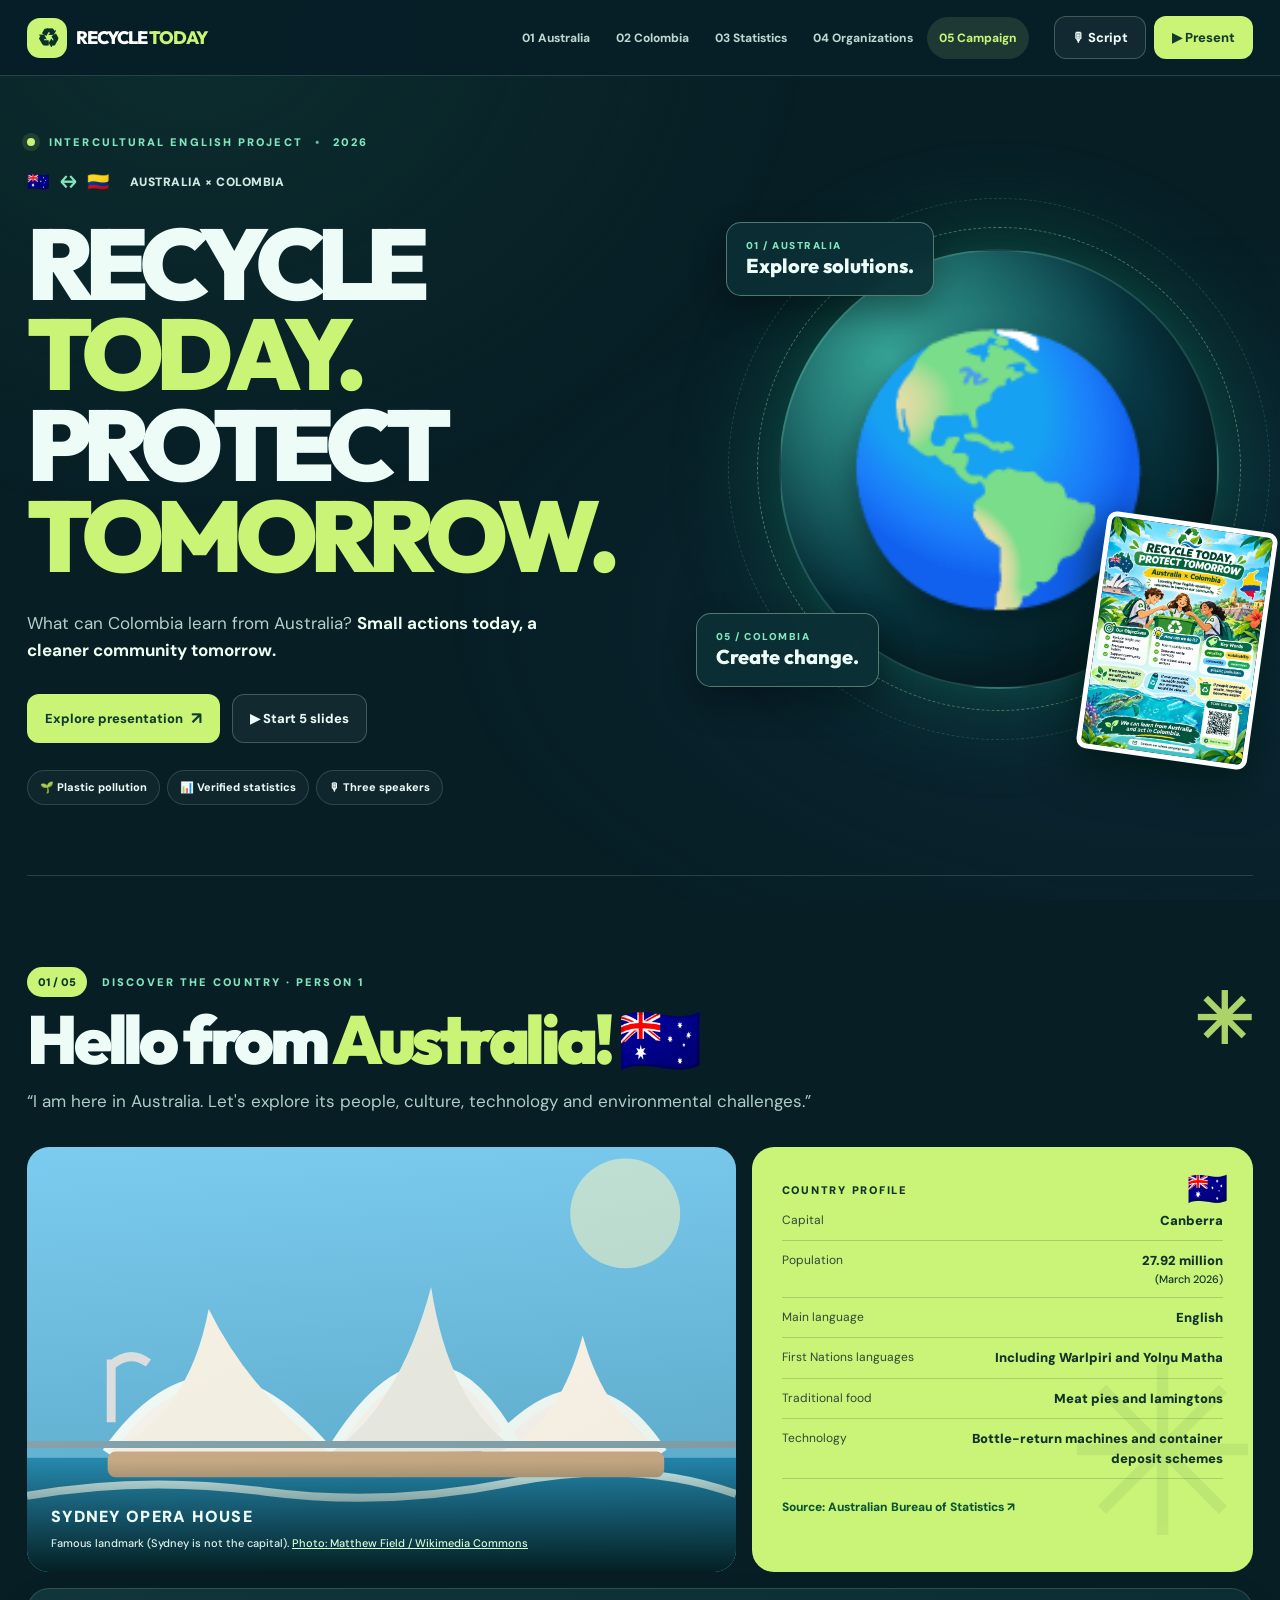
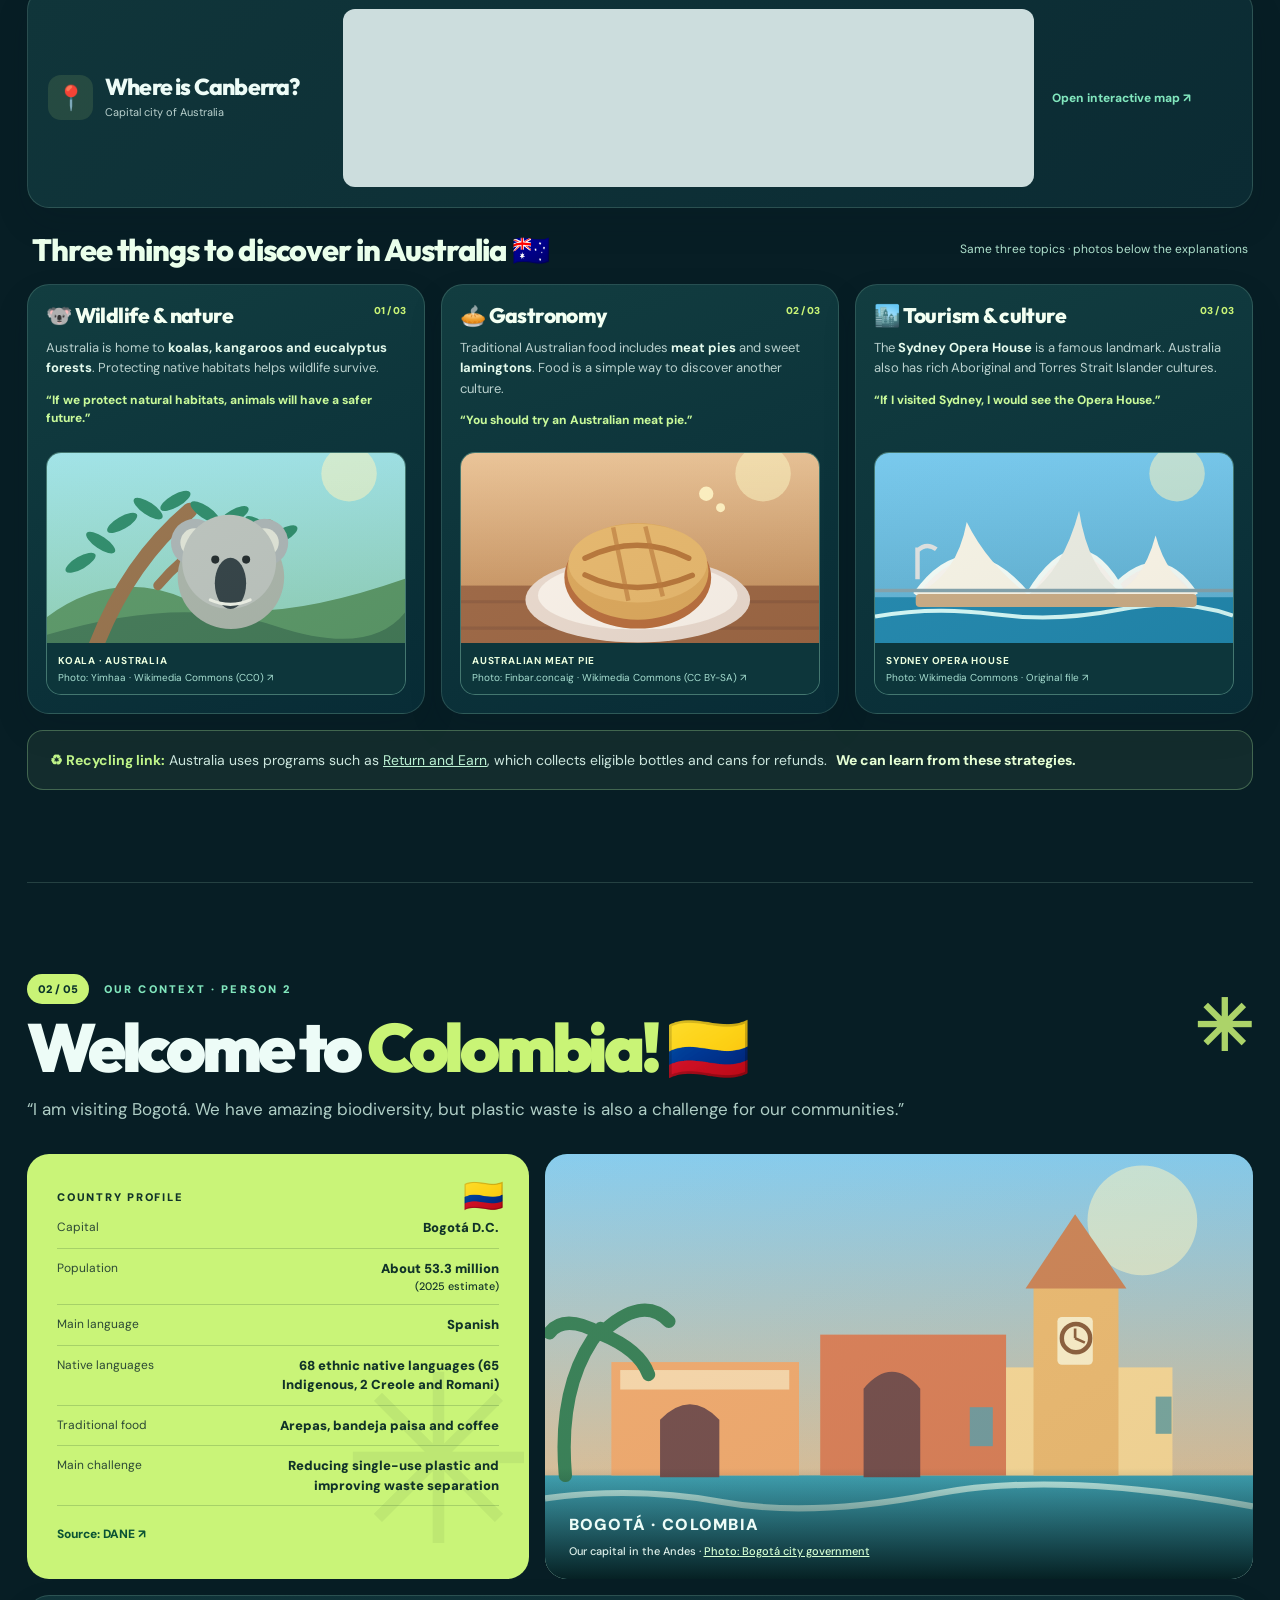
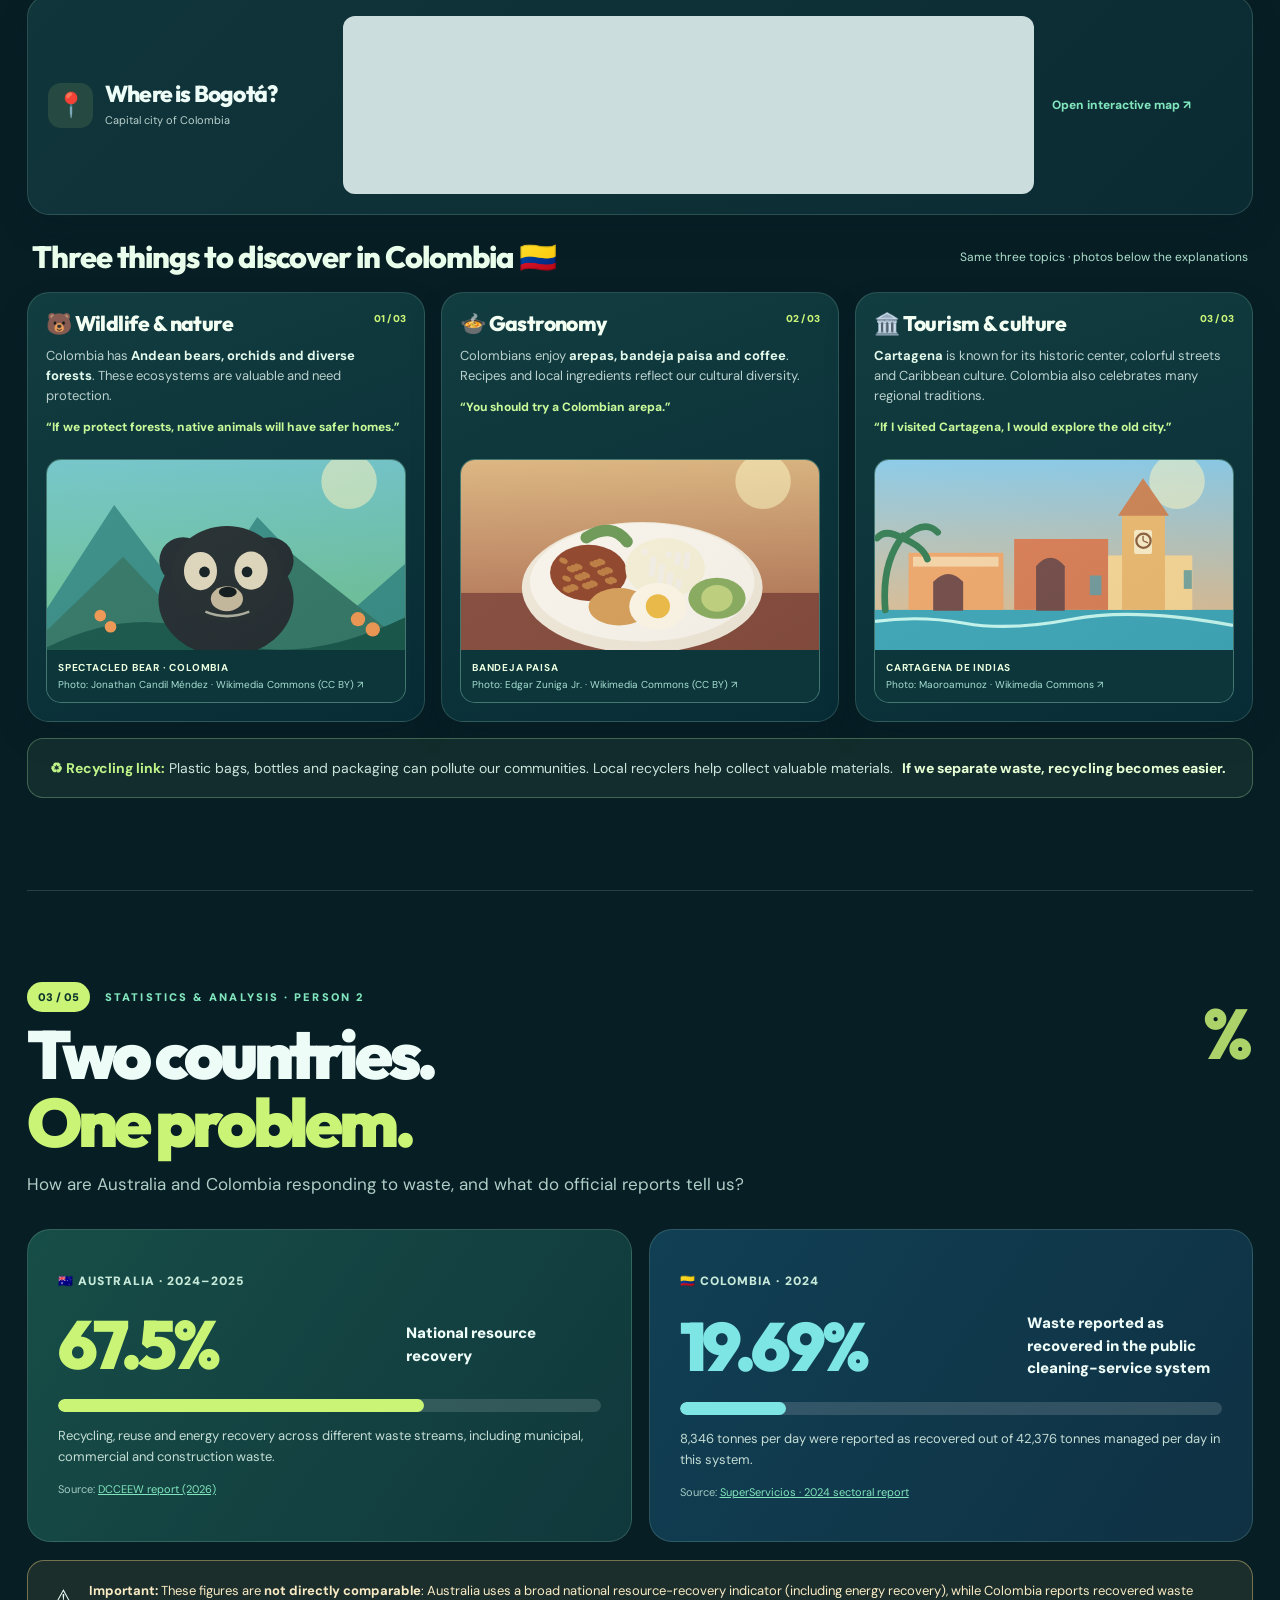
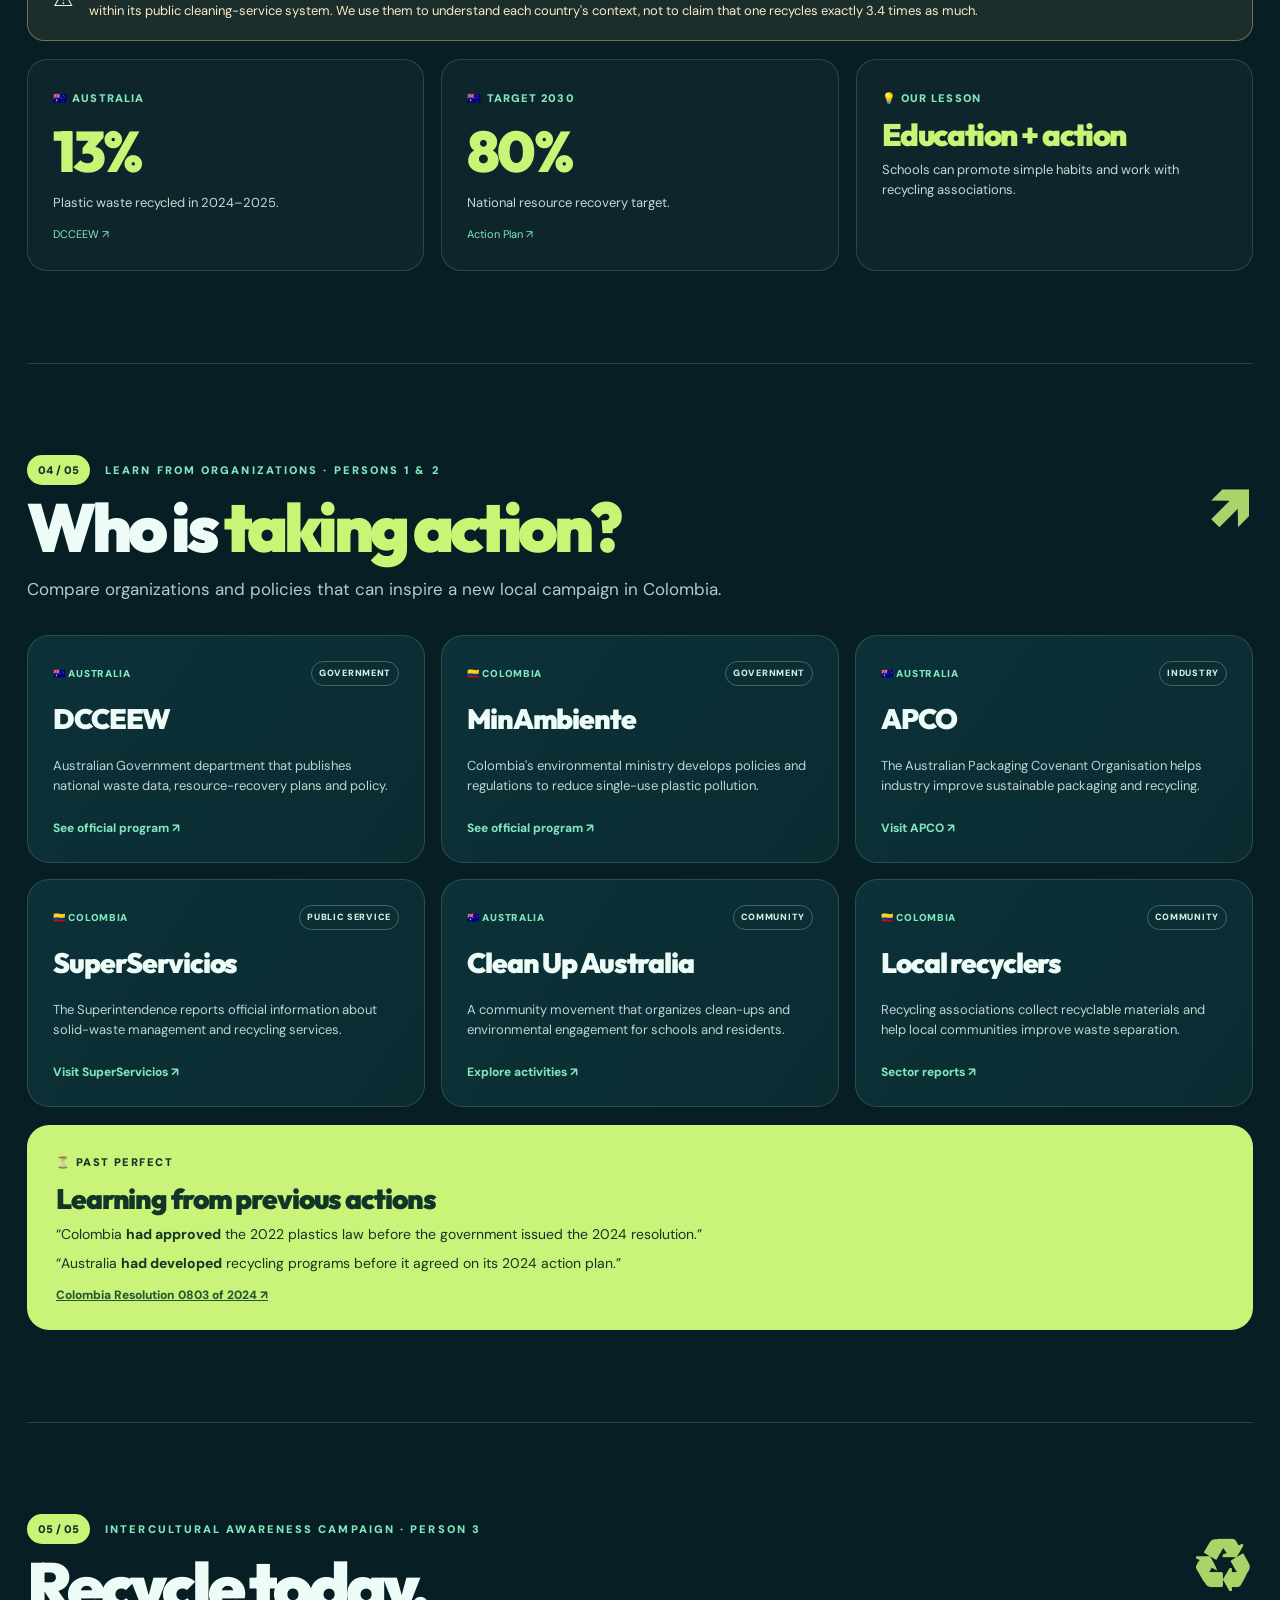
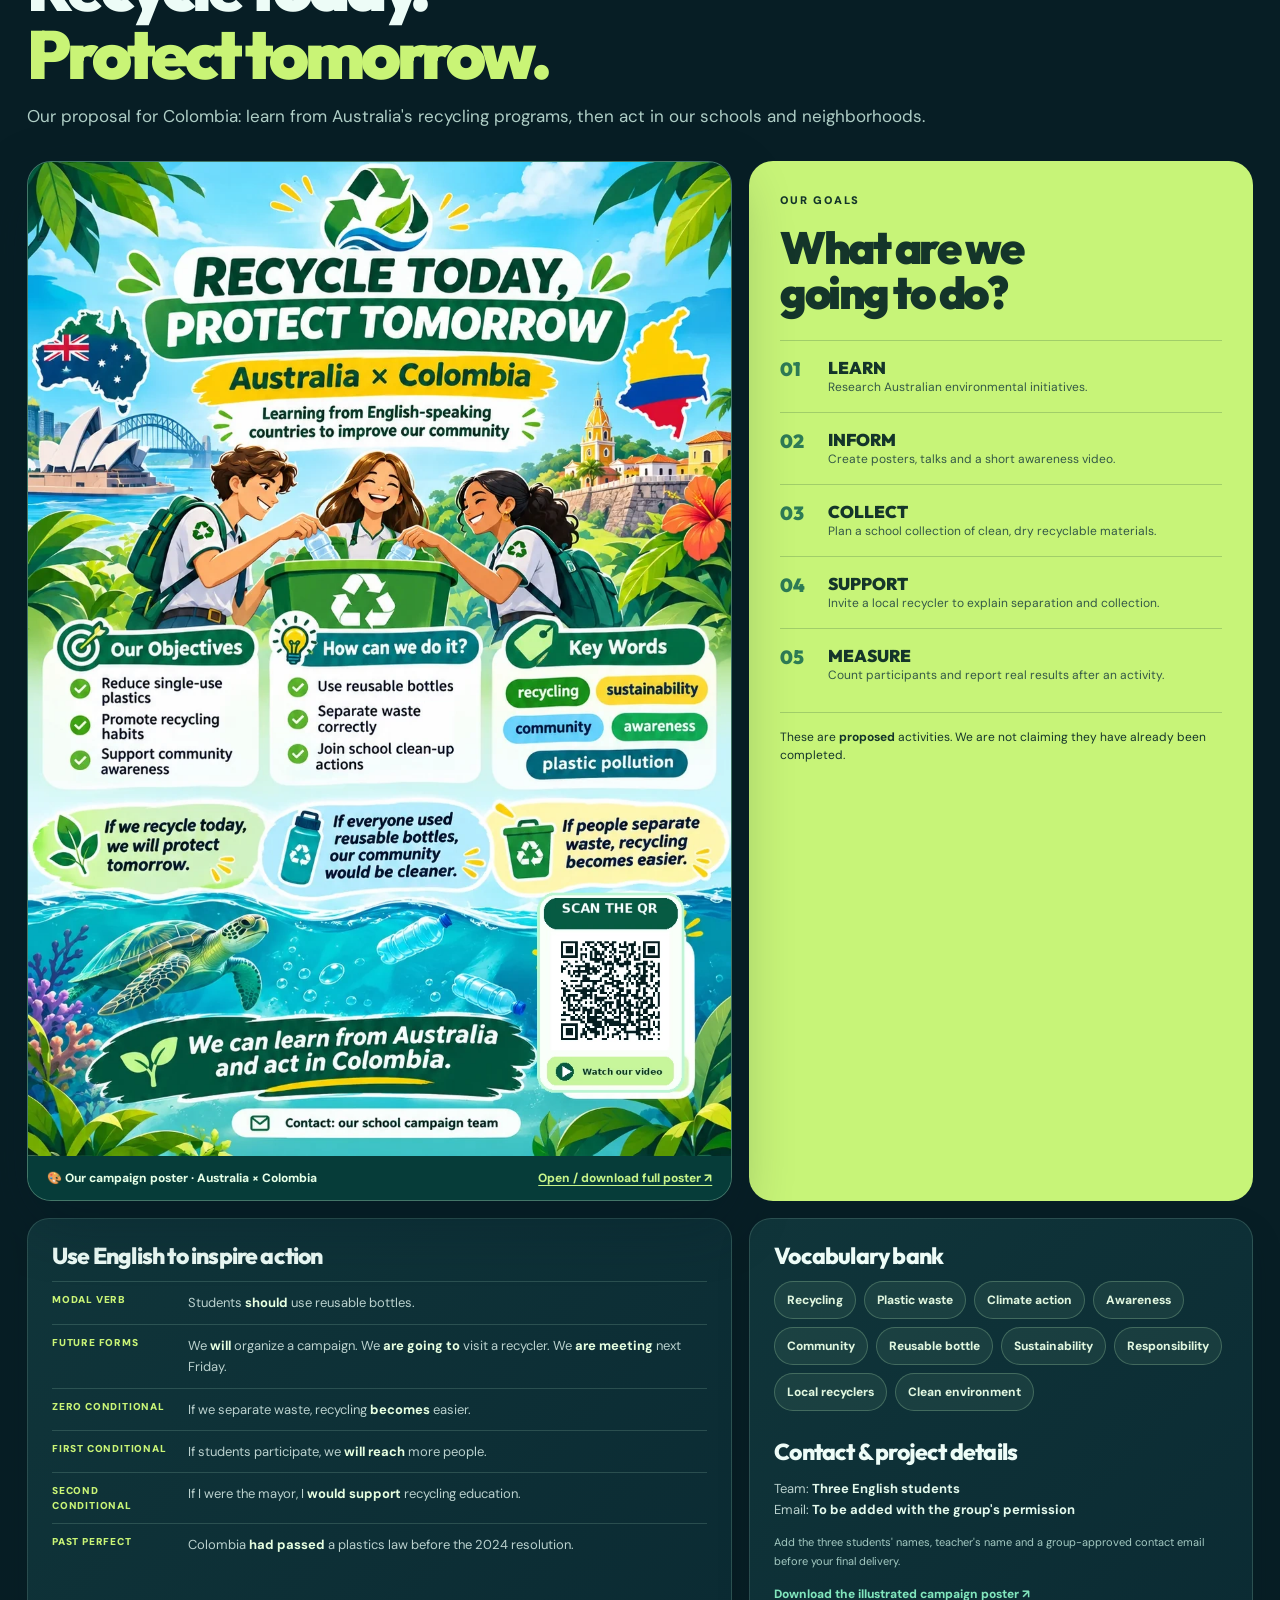
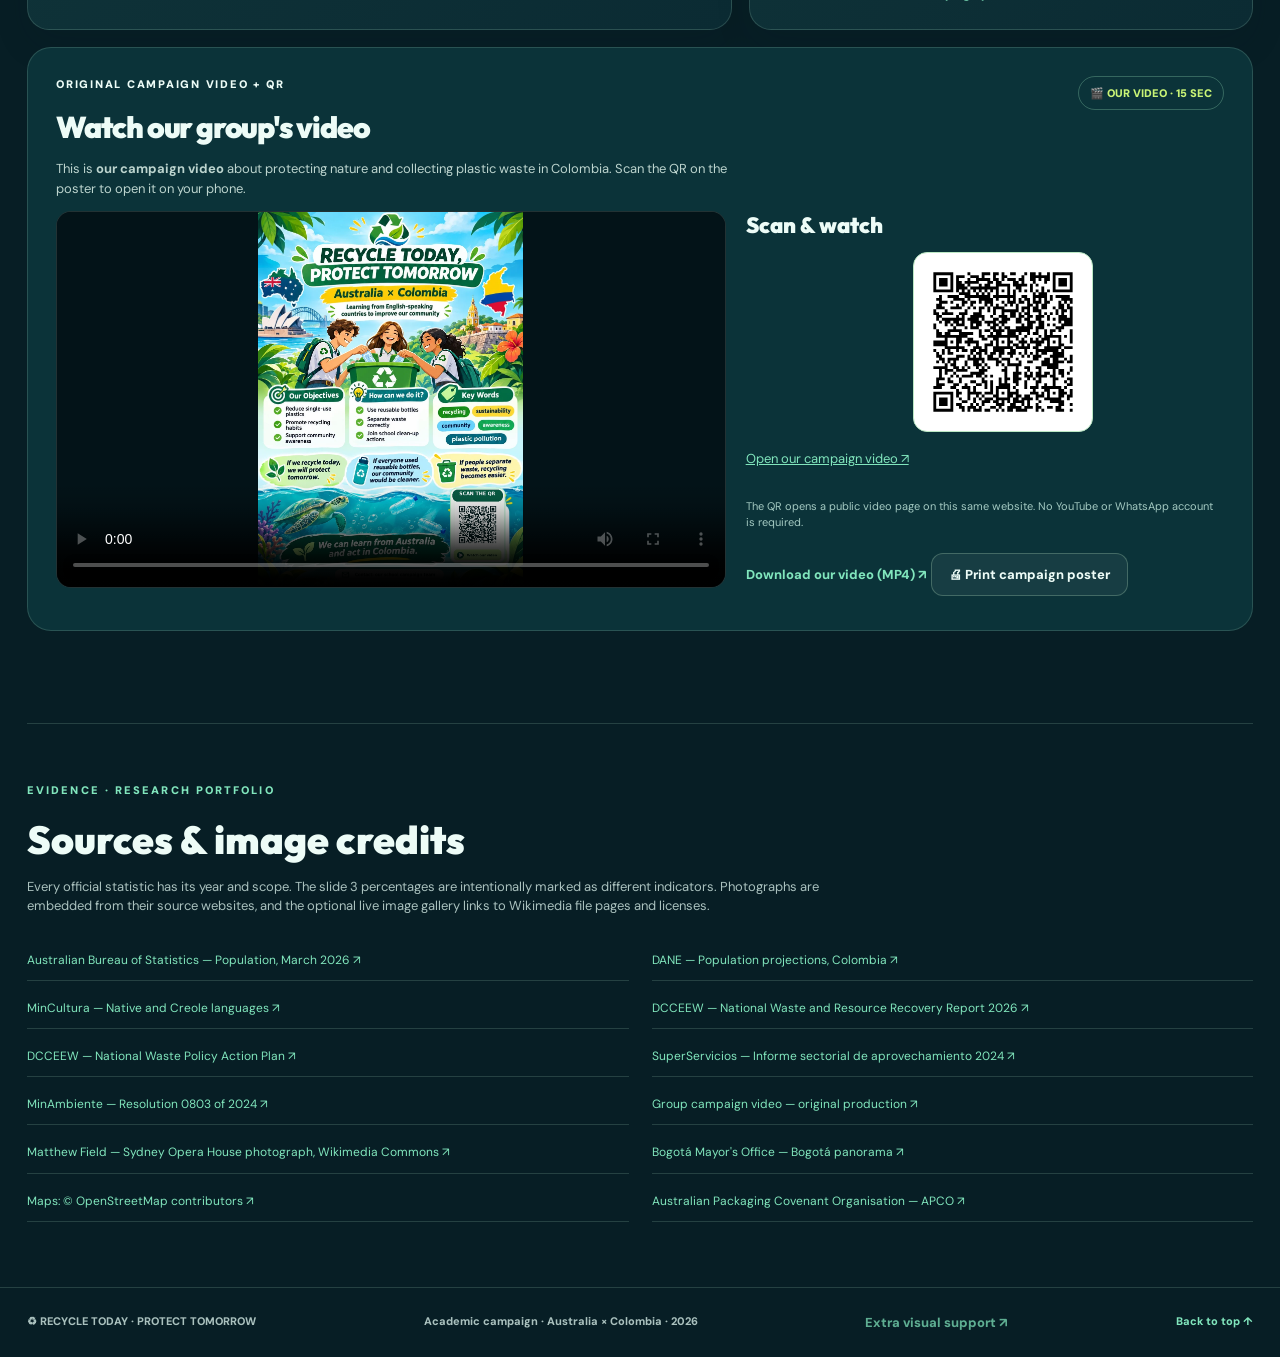
==== commit 8043d549: "Hide large podcast banner, retain oral script in optional notes panel and add small presenter cue" ====
--- a/index.html
+++ b/index.html
@@ -192,9 +192,15 @@
         </div>
       </section>
     </div>
-    <section class="podcast-section page-width" id="podcast" aria-labelledby="podcast-title">
-      <div class="podcast-copy"><p class="eyebrow">BONUS · FINAL PHASE · THREE SPEAKERS</p><h2 id="podcast-title">A live <em>podcast</em><br />for three voices. 🎙</h2><p>Present the problem, compare the countries, explain your proposed solutions, and reflect on what governments had already done before the campaign.</p><div class="podcast-buttons"><button type="button" class="accent-btn" id="toggle-script">Open complete oral script</button><button type="button" class="ghost-btn" id="record-podcast">● Record locally</button><span id="record-feedback" role="status"></span></div></div>
-      <div class="podcast-art"><div class="microphone">🎙️</div><span>3<br /><small>SPEAKERS</small></span></div>
+    
+    <section id="podcast" class="speaker-notes-panel" aria-label="Guion para expositores" hidden>
+      <div class="speaker-notes-controls">
+        <strong>Guion de apoyo · 3 personas</strong>
+        <button id="toggle-script" class="ghost-btn" type="button">Mostrar / ocultar texto</button>
+        <button id="record-podcast" class="ghost-btn" type="button">● Grabar audio</button>
+        <span id="record-feedback" role="status"></span>
+        <button id="close-speaker-notes" class="ghost-btn" type="button">✕ Cerrar</button>
+      </div>
       <div id="speaker-script" class="speaker-script" hidden>
         <p class="script-intro">Use the script as practice, not as a replacement for speaking naturally. The text uses straightforward English (approximately A2–B1). Recommended: rehearse as a team and adapt the length to your teacher's timing.</p>
         <article><h3>🎤 Person 1 · Introduction & Australia</h3><p>“Hello, everyone! Welcome to our intercultural project: <em>Recycle Today, Protect Tomorrow</em>. Imagine we are visiting Australia! I am speaking to you from Canberra, the capital. Australia has about 27.9 million people. English is the main language, and First Nations communities have their own languages. The Sydney Opera House is a famous landmark, and Australians enjoy foods like meat pies and lamingtons. We <strong>should</strong> protect our environment. Australia <strong>has</strong> collection programs, and today we <strong>will</strong> learn from them.”</p></article>
@@ -220,6 +226,12 @@
     </div></section>
   </main>
   <footer class="footer"><span>♻ RECYCLE TODAY · PROTECT TOMORROW</span><span>Academic campaign · Australia × Colombia · 2026</span><a class="support-link" href="support-gallery.html" title="Optional reference material">Extra visual support ↗</a><a href="#home">Back to top ↑</a></footer>
+  
+  <aside id="speaker-cue" class="speaker-cue" aria-label="Guía discreta de turnos" hidden>
+    <div class="speaker-cue-top"><span>Orden de intervención</span><button type="button" id="speaker-cue-next" aria-label="Siguiente persona">›</button></div>
+    <div class="speaker-cue-sequence" id="speaker-cue-sequence"></div>
+    <span class="speaker-cue-current" id="speaker-cue-current" role="status"></span>
+  </aside>
   <div id="presentation-toolbar" class="presentation-toolbar" aria-label="Presentation controls" hidden><button type="button" id="prev-slide" aria-label="Previous slide">←</button><span id="current-slide">01 / 05</span><button type="button" id="next-slide" aria-label="Next slide">→</button><button type="button" id="exit-presentation" class="exit-present">Exit ✕</button></div>
 </body>
 </html>
--- a/styles.css
+++ b/styles.css
@@ -110,3 +110,10 @@
 @media(max-width:980px){.topic-map{grid-template-columns:1fr 2fr}.topic-map .card-top{grid-column:1}.topic-map iframe{grid-column:2;grid-row:1/3}.topic-map>.text-link{grid-column:1}.info-card.country-topic{grid-column:span 6}.topic-trio-heading span{display:none}}
 @media(max-width:640px){.topic-map{grid-template-columns:1fr;gap:12px}.topic-map .card-top,.topic-map iframe,.topic-map>.text-link{grid-column:1;grid-row:auto}.topic-map iframe{height:190px}.info-card.country-topic{grid-column:span 12;min-height:unset}.topic-trio-heading strong{font-size:26px}.country-topic .topic-picture img{height:220px}.support-page-body .theme-card .topic-picture img{height:220px}}
 @media print{.country-topic .topic-picture img{max-height:150px}.topic-map iframe{display:none}}
+
+
+/* Original student campaign video and permanent QR (November 2026). */
+.video-frame video{display:block;width:100%;height:100%;aspect-ratio:16/9;object-fit:contain;background:#031318}
+.campaign-qr-static{display:block;max-width:180px;width:100%;height:auto;padding:8px;background:#fff;border:1px solid #bce8c4;border-radius:14px;margin:3px 0 13px}
+.poster-qr-overlay{background:transparent!important;box-shadow:none!important;border:0!important;padding:0!important;z-index:3}
+.poster-qr-overlay:focus-visible{outline:3px solid #d7ff77;outline-offset:2px}
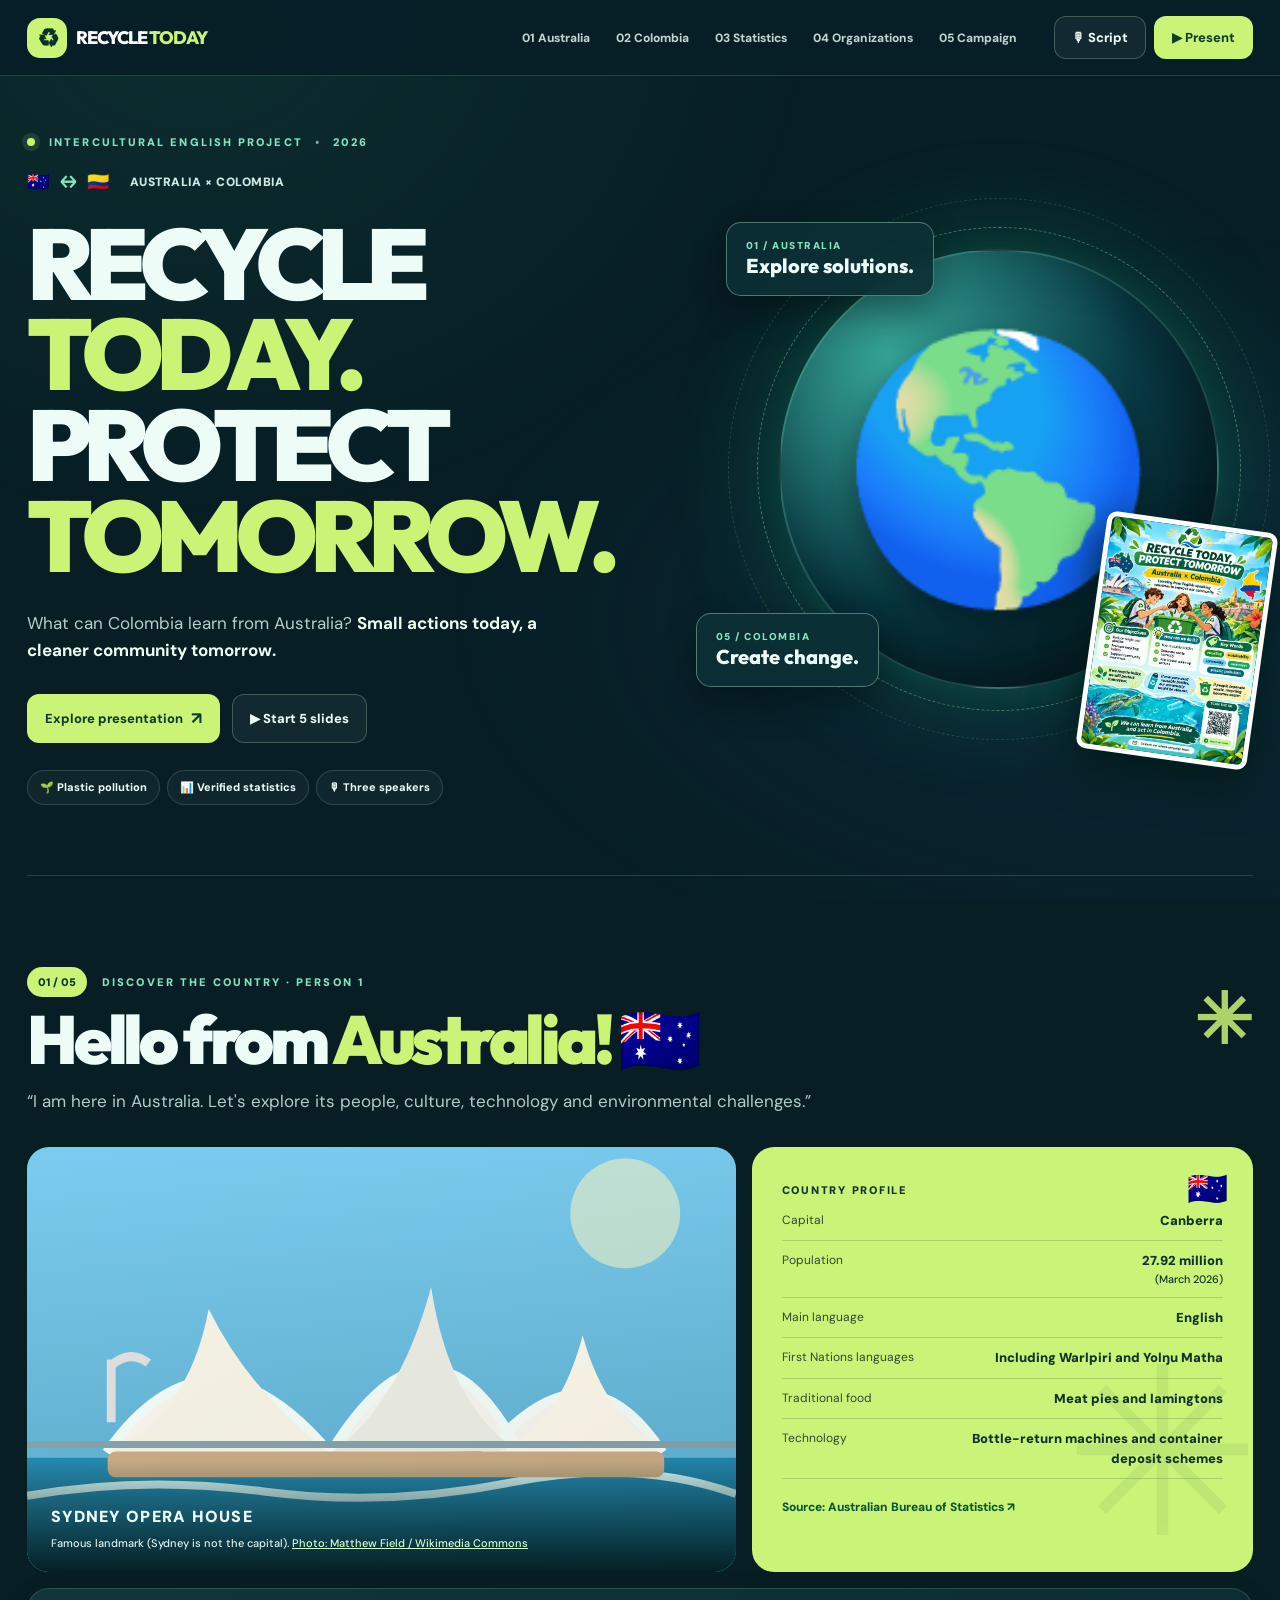
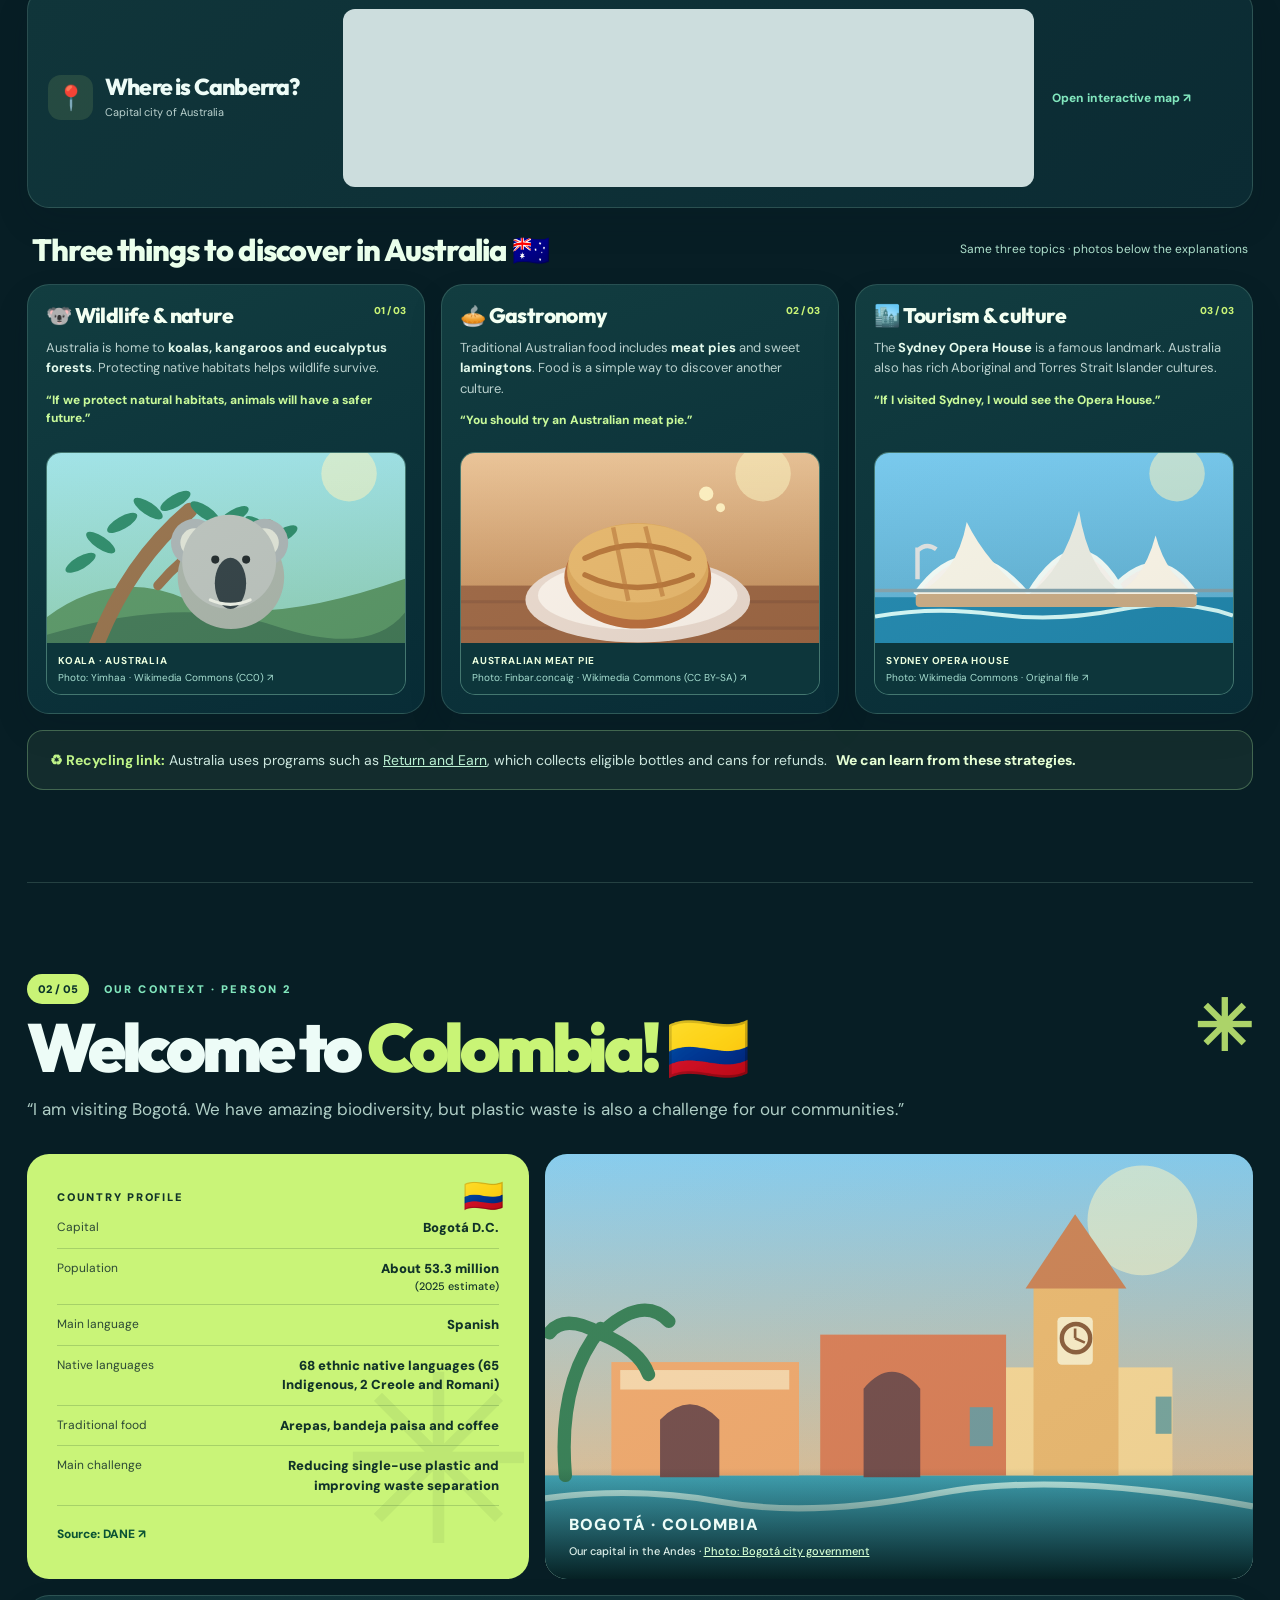
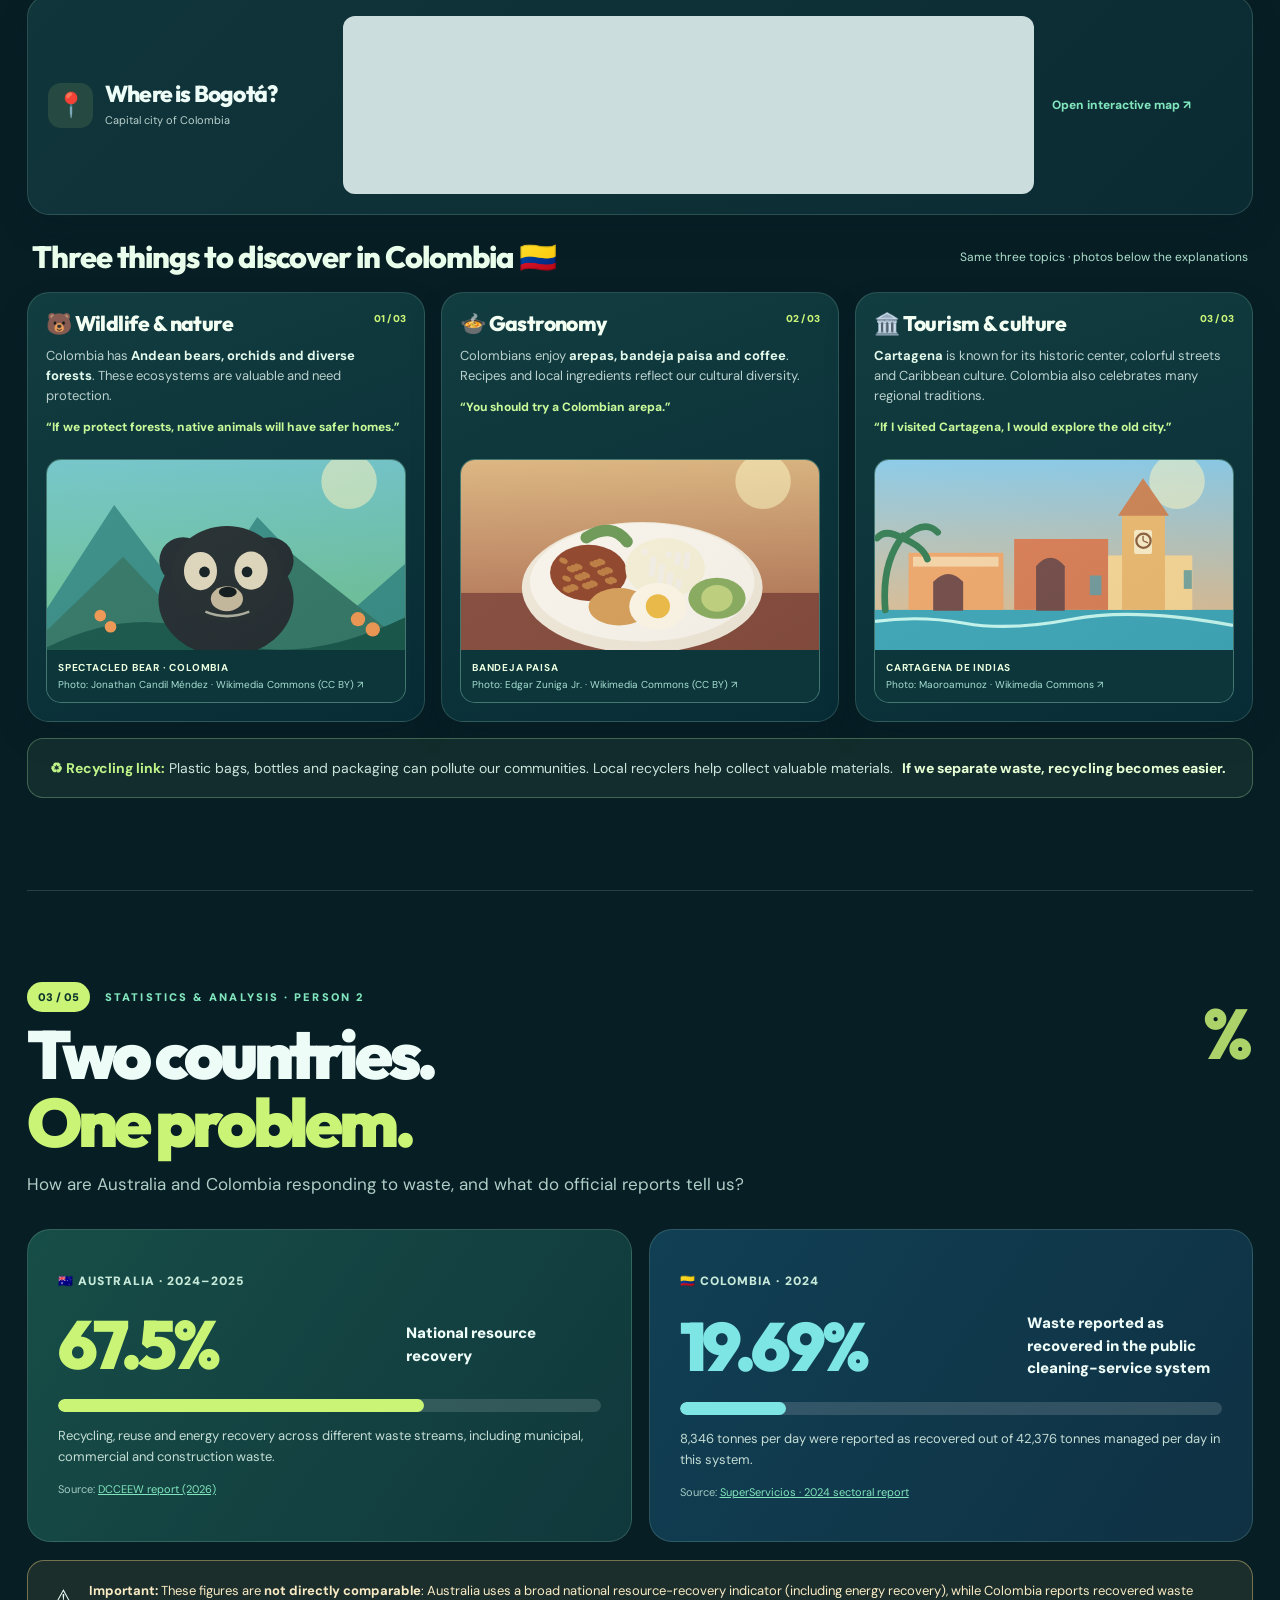
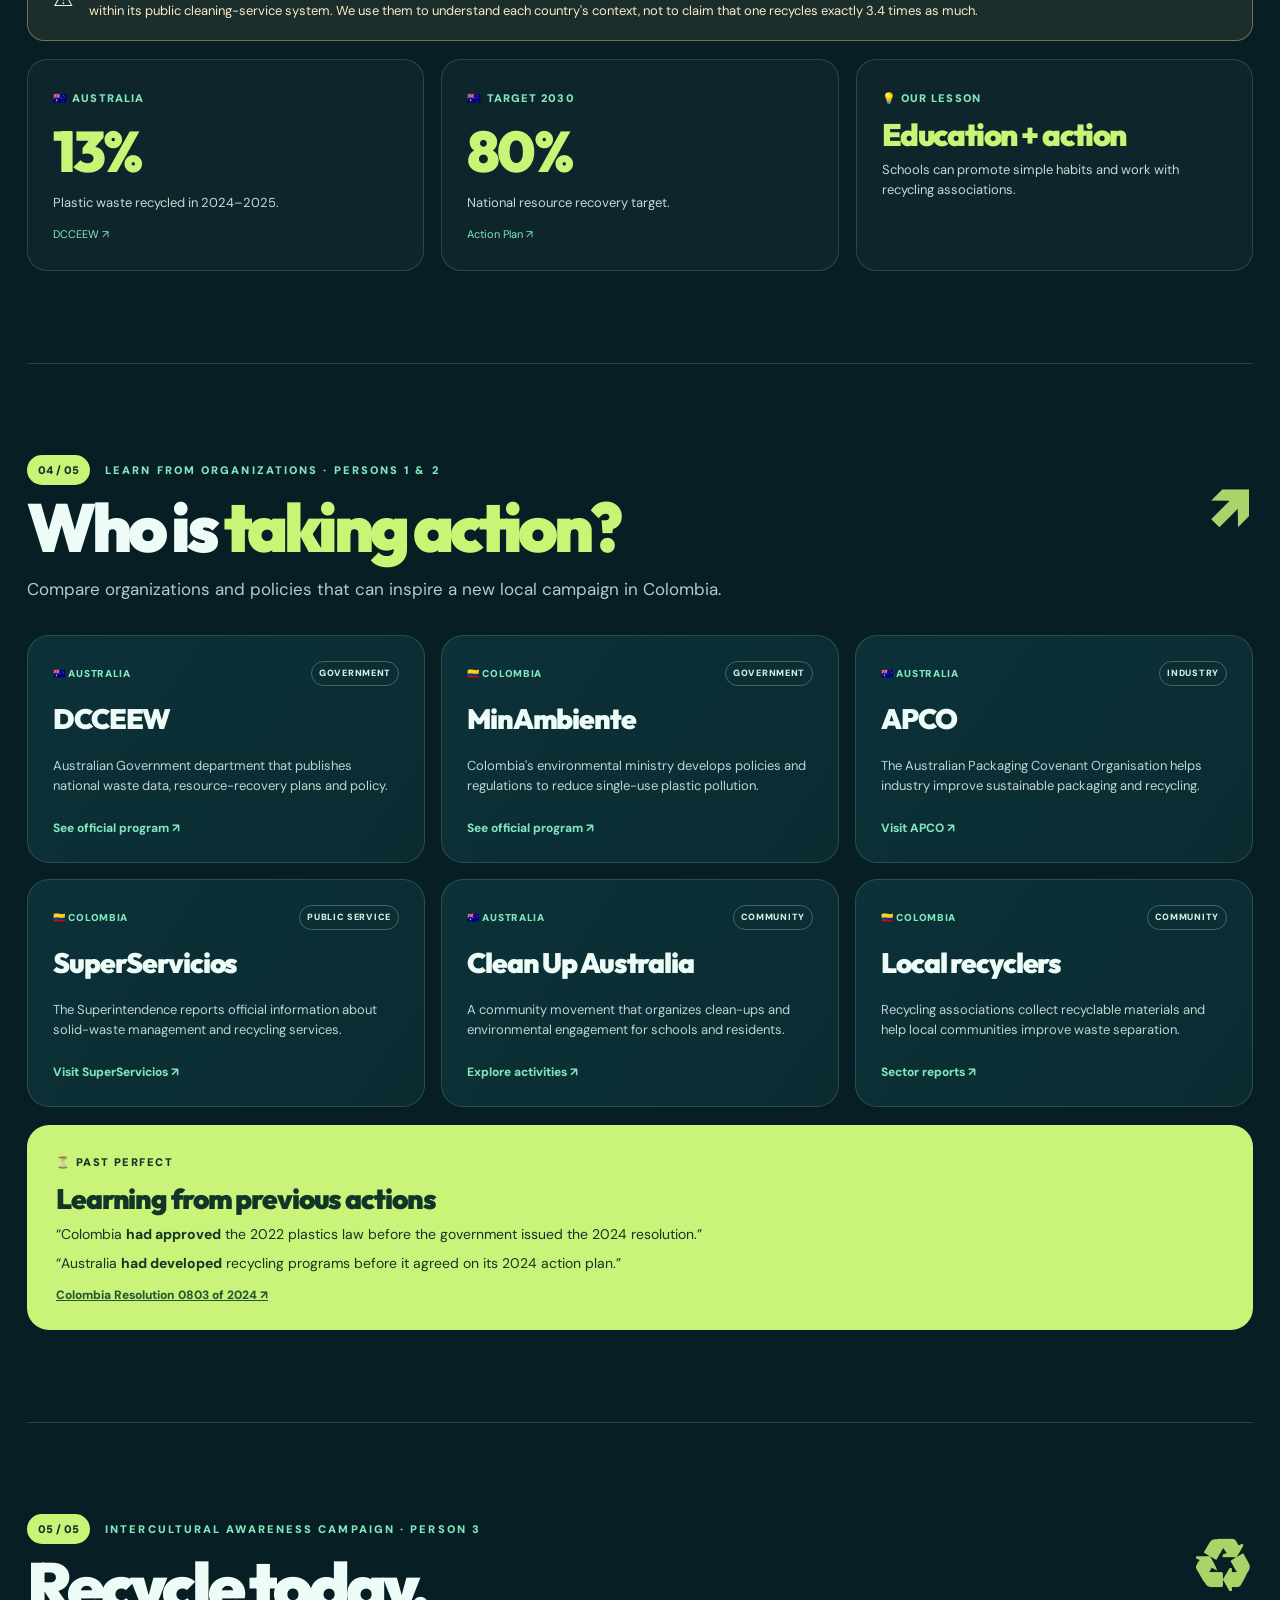
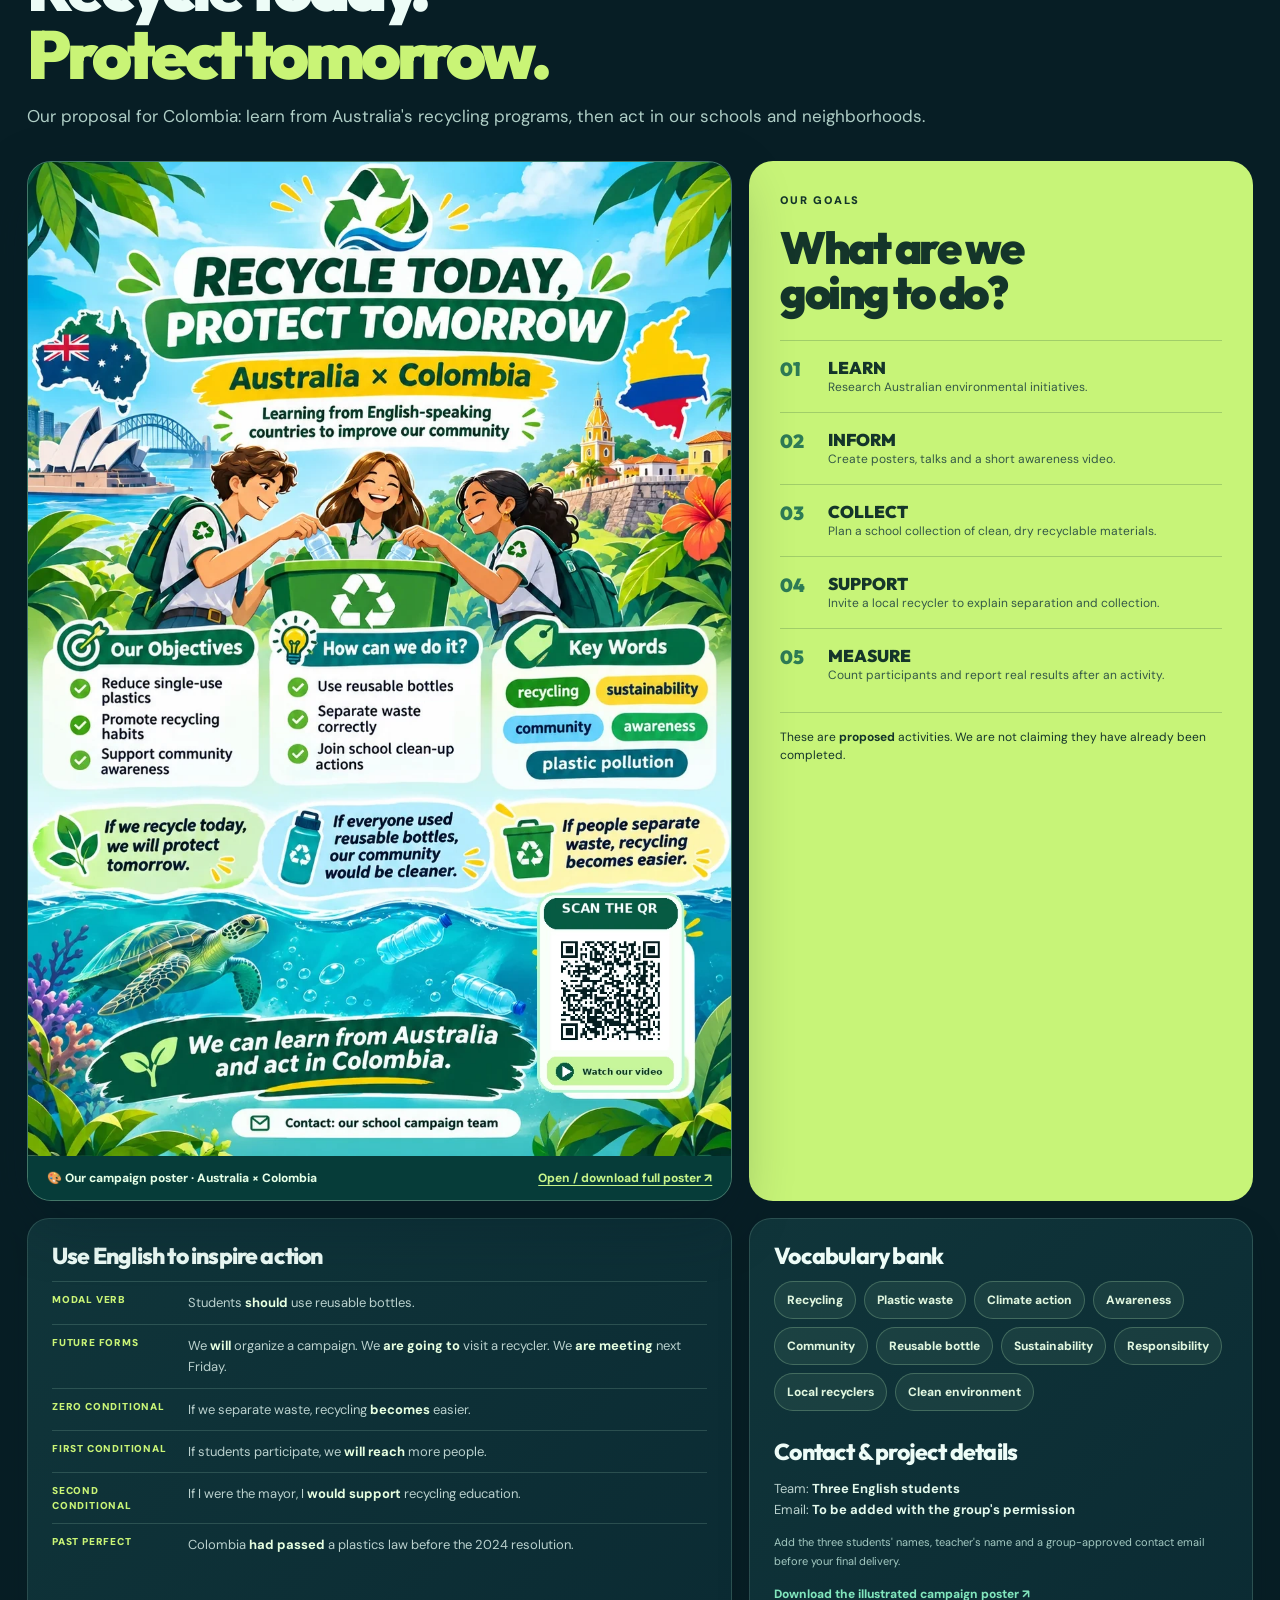
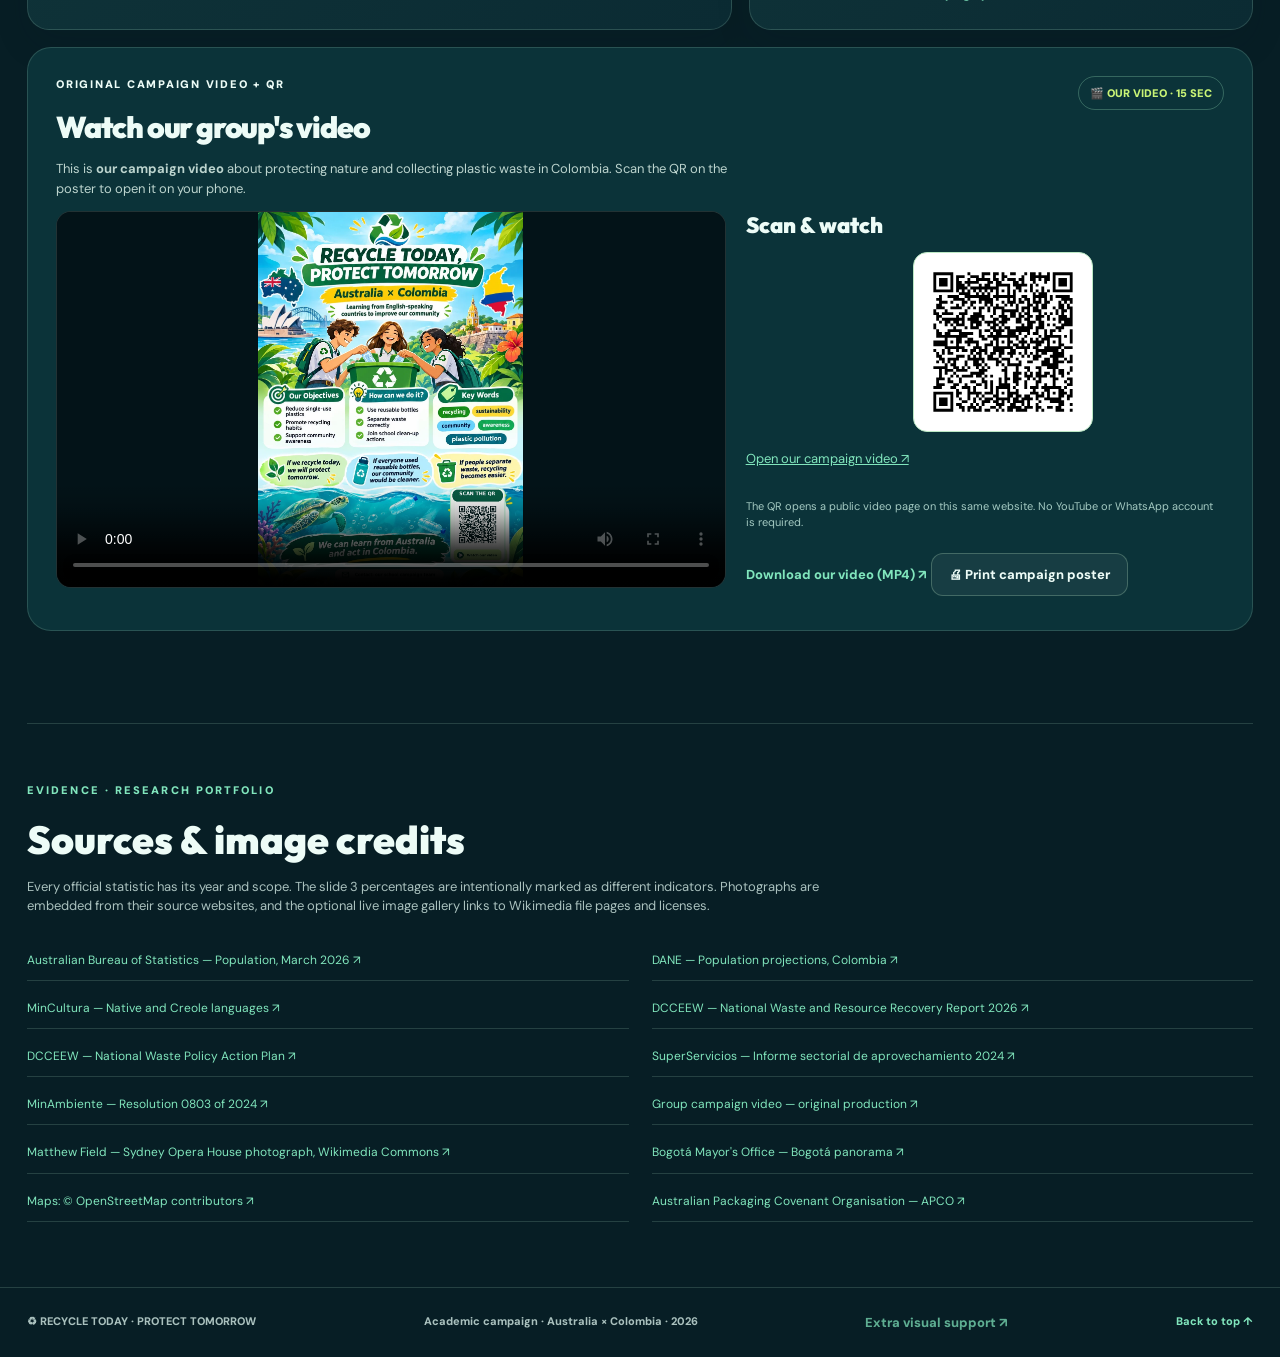
==== commit d4e61199: "Replace numbered speaking order panel with unobtrusive visual frame" ====
--- a/index.html
+++ b/index.html
@@ -227,11 +227,7 @@
   </main>
   <footer class="footer"><span>♻ RECYCLE TODAY · PROTECT TOMORROW</span><span>Academic campaign · Australia × Colombia · 2026</span><a class="support-link" href="support-gallery.html" title="Optional reference material">Extra visual support ↗</a><a href="#home">Back to top ↑</a></footer>
   
-  <aside id="speaker-cue" class="speaker-cue" aria-label="Guía discreta de turnos" hidden>
-    <div class="speaker-cue-top"><span>Orden de intervención</span><button type="button" id="speaker-cue-next" aria-label="Siguiente persona">›</button></div>
-    <div class="speaker-cue-sequence" id="speaker-cue-sequence"></div>
-    <span class="speaker-cue-current" id="speaker-cue-current" role="status"></span>
-  </aside>
+  <div id="speaker-cue" class="speaker-cue" aria-hidden="true" hidden></div>
   <div id="presentation-toolbar" class="presentation-toolbar" aria-label="Presentation controls" hidden><button type="button" id="prev-slide" aria-label="Previous slide">←</button><span id="current-slide">01 / 05</span><button type="button" id="next-slide" aria-label="Next slide">→</button><button type="button" id="exit-presentation" class="exit-present">Exit ✕</button></div>
 </body>
 </html>
--- a/styles.css
+++ b/styles.css
@@ -117,3 +117,27 @@
 .campaign-qr-static{display:block;max-width:180px;width:100%;height:auto;padding:8px;background:#fff;border:1px solid #bce8c4;border-radius:14px;margin:3px 0 13px}
 .poster-qr-overlay{background:transparent!important;box-shadow:none!important;border:0!important;padding:0!important;z-index:3}
 .poster-qr-overlay:focus-visible{outline:3px solid #d7ff77;outline-offset:2px}
+
+/* Quiet presenter aid. Only displayed when presenting the five slides. */
+.speaker-cue{position:fixed;right:18px;bottom:86px;z-index:210;width:min(320px,calc(100vw - 36px));border:1px solid #d8f6df38;background:#062d32d9;color:#eafdf3;border-radius:13px;padding:9px 11px;box-shadow:0 8px 28px #001b1f45;backdrop-filter:blur(10px);opacity:.78;transition:opacity .15s}
+.speaker-cue:hover,.speaker-cue:focus-within{opacity:1}
+.speaker-cue[hidden],.is-cue-hidden .speaker-cue{display:none!important}
+.speaker-cue-top{display:flex;align-items:center;justify-content:space-between;gap:10px;margin-bottom:6px}
+.speaker-cue-top>span{font-size:10px;font-weight:800;color:#c4e4d7}
+.speaker-cue-top>button{background:#ffffff0f;color:#defff1;border:1px solid #d8ffe32b;border-radius:6px;padding:0 9px;line-height:20px;font-size:19px;cursor:pointer}
+.speaker-cue-sequence{display:flex;flex-wrap:wrap;gap:4px}
+.speaker-cue-step{font:800 10px/1 var(--display);min-width:20px;height:20px;padding:3px 4px;border-radius:5px;border:1px solid currentColor;background:transparent;cursor:pointer;opacity:.52}
+.speaker-cue-step[data-speaker="1"]{color:#9be6a5}
+.speaker-cue-step[data-speaker="2"]{color:#89c5ff}
+.speaker-cue-step[data-speaker="3"]{color:#ffbb83}
+.speaker-cue-step.is-current{opacity:1;background:color-mix(in srgb,currentColor 19%,#05242d);box-shadow:0 0 0 1px currentColor}
+.speaker-cue-current{display:block;font-size:10px;color:#d6ebe1;margin-top:6px}
+.speaker-notes-panel{position:fixed;inset:8vh max(24px,8vw);z-index:520;background:#0b3439;color:#eaffee;border:1px solid #8eddaa66;border-radius:20px;box-shadow:0 25px 75px #00161edc;padding:19px;overflow:auto}
+.speaker-notes-panel[hidden]{display:none!important}
+.speaker-notes-controls{display:flex;align-items:center;flex-wrap:wrap;gap:8px;margin-bottom:13px}
+.speaker-notes-controls strong{font:800 17px var(--display);margin-right:auto}
+.speaker-notes-panel .speaker-script{display:block;max-height:none;overflow:visible}
+.speaker-notes-panel .speaker-script[hidden]{display:none!important}
+.speaker-notes-panel .ghost-btn{font-size:12px;padding:8px 10px;border-radius:10px}
+@media(max-width:700px){.speaker-cue{right:8px;bottom:70px;width:min(285px,calc(100vw - 20px));padding:8px}.speaker-cue-step{min-width:18px;height:19px}.speaker-notes-panel{inset:5vh 10px;padding:12px}}
+@media print{.speaker-cue,.speaker-notes-panel{display:none!important}}
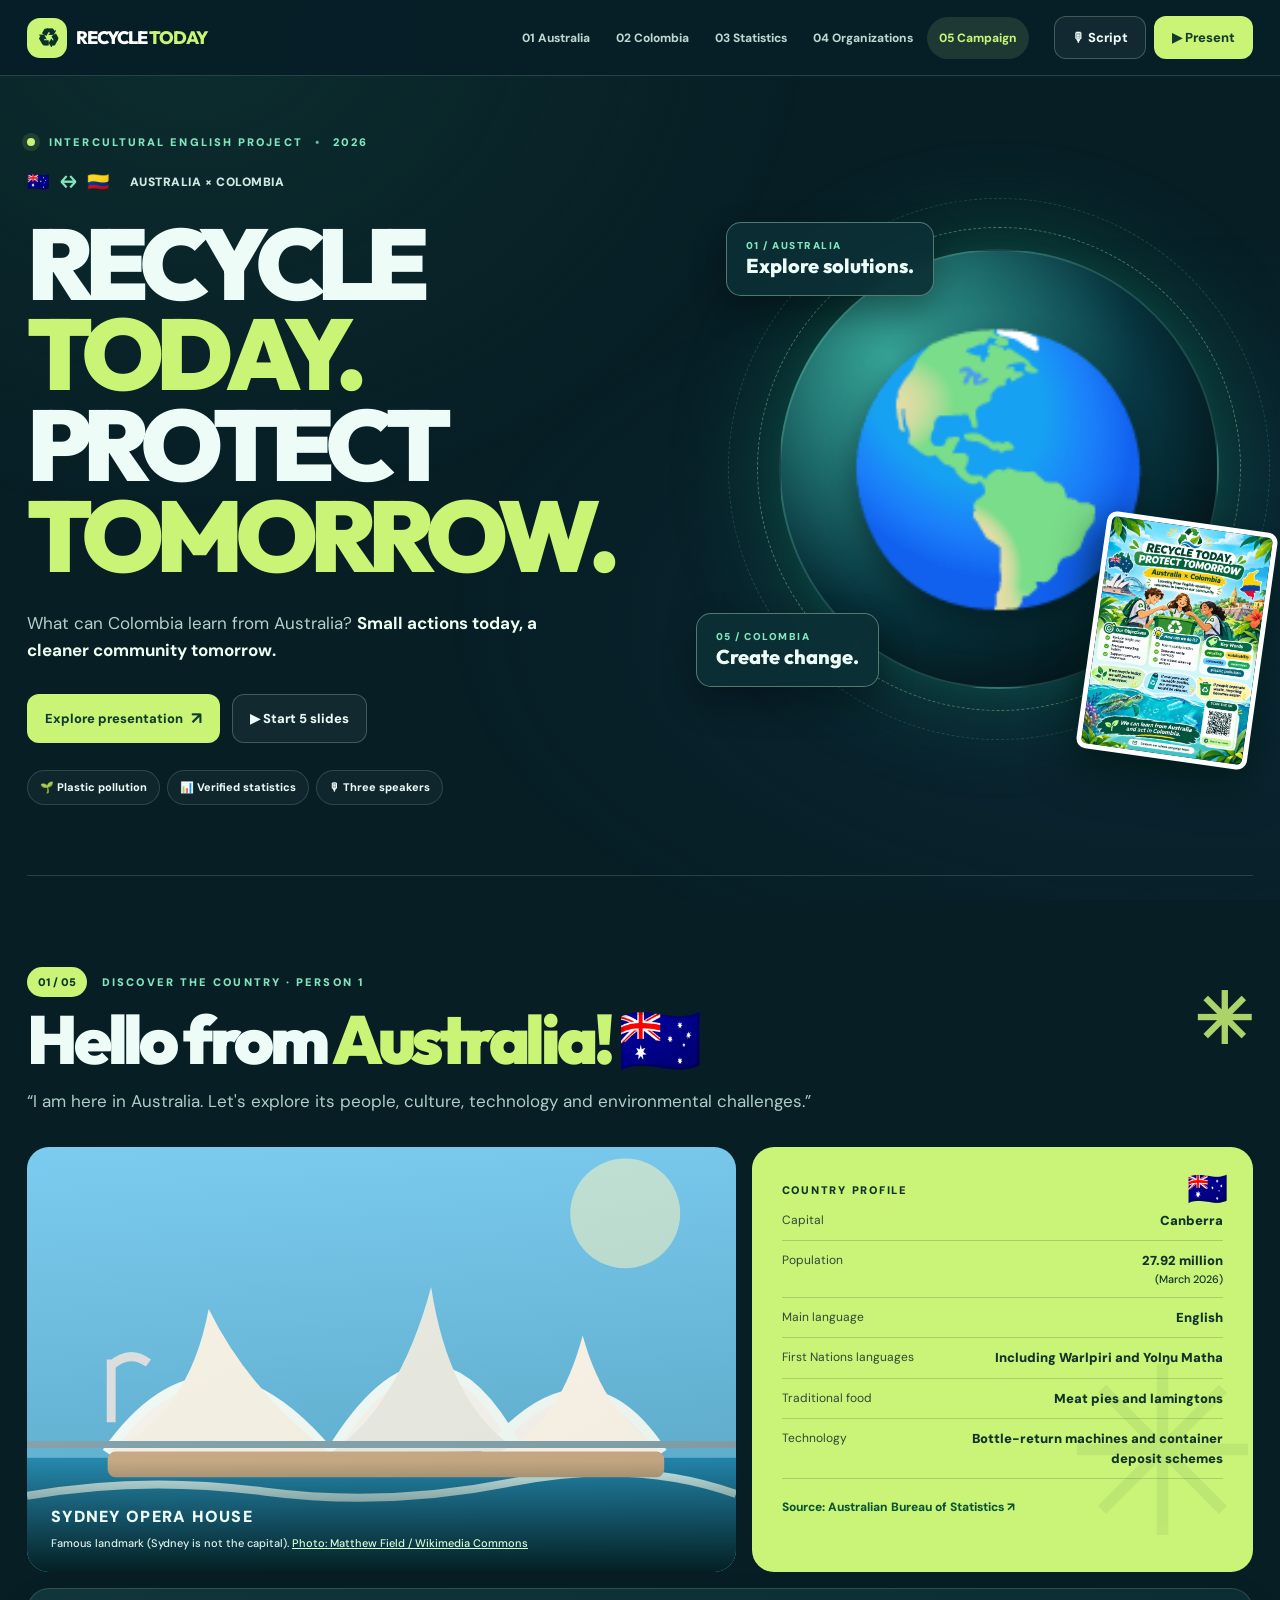
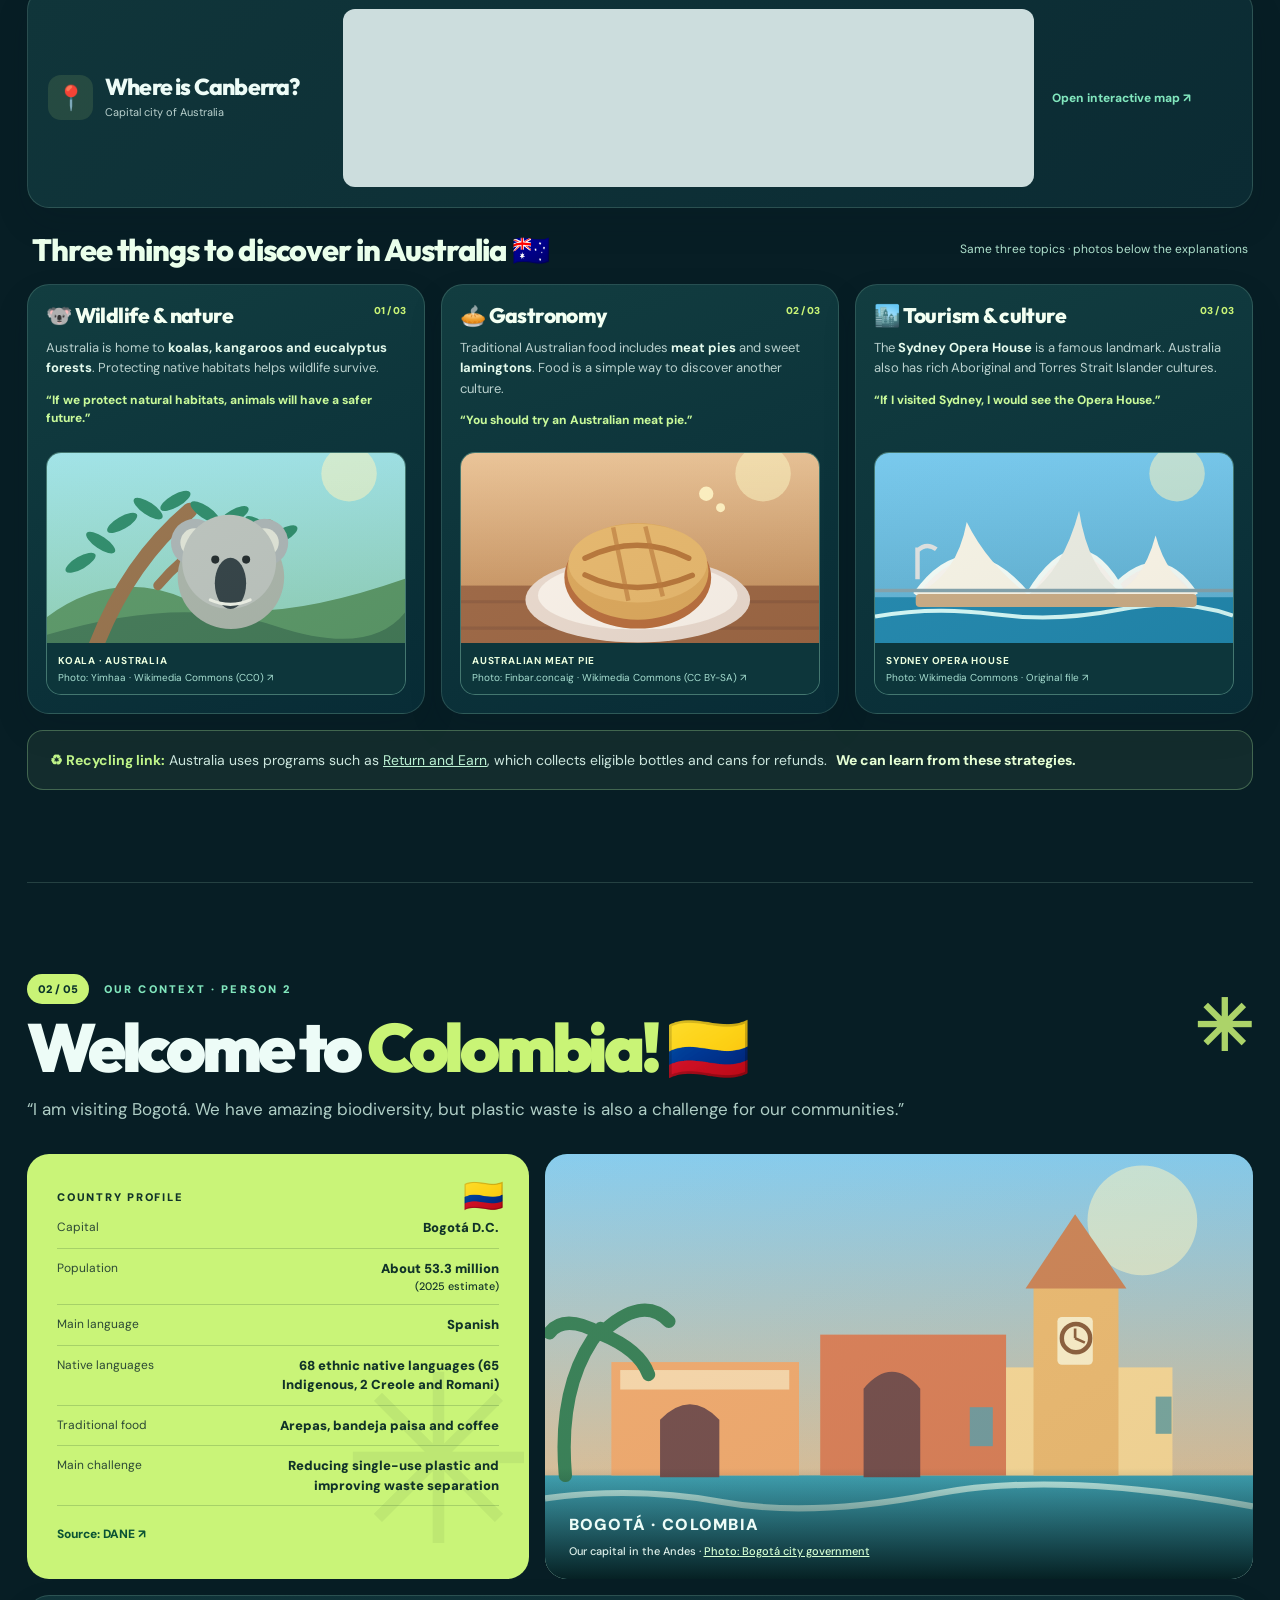
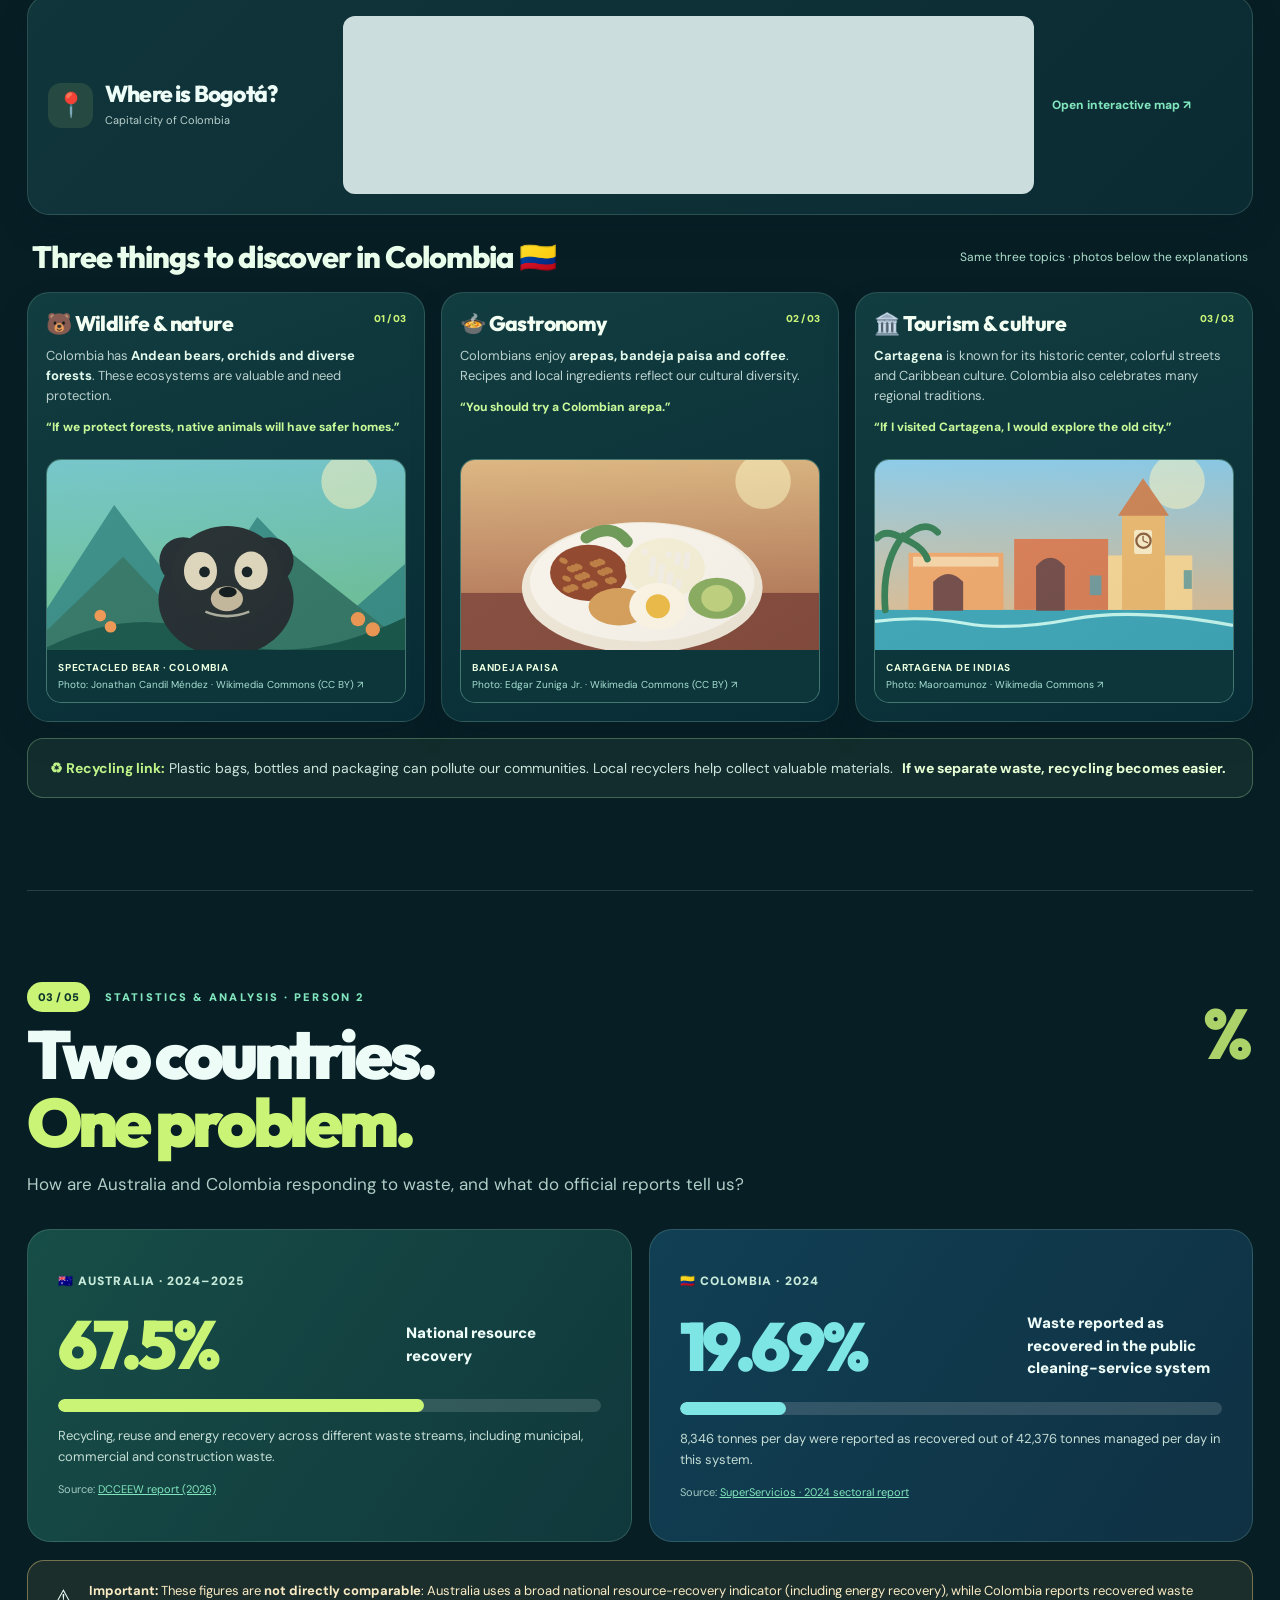
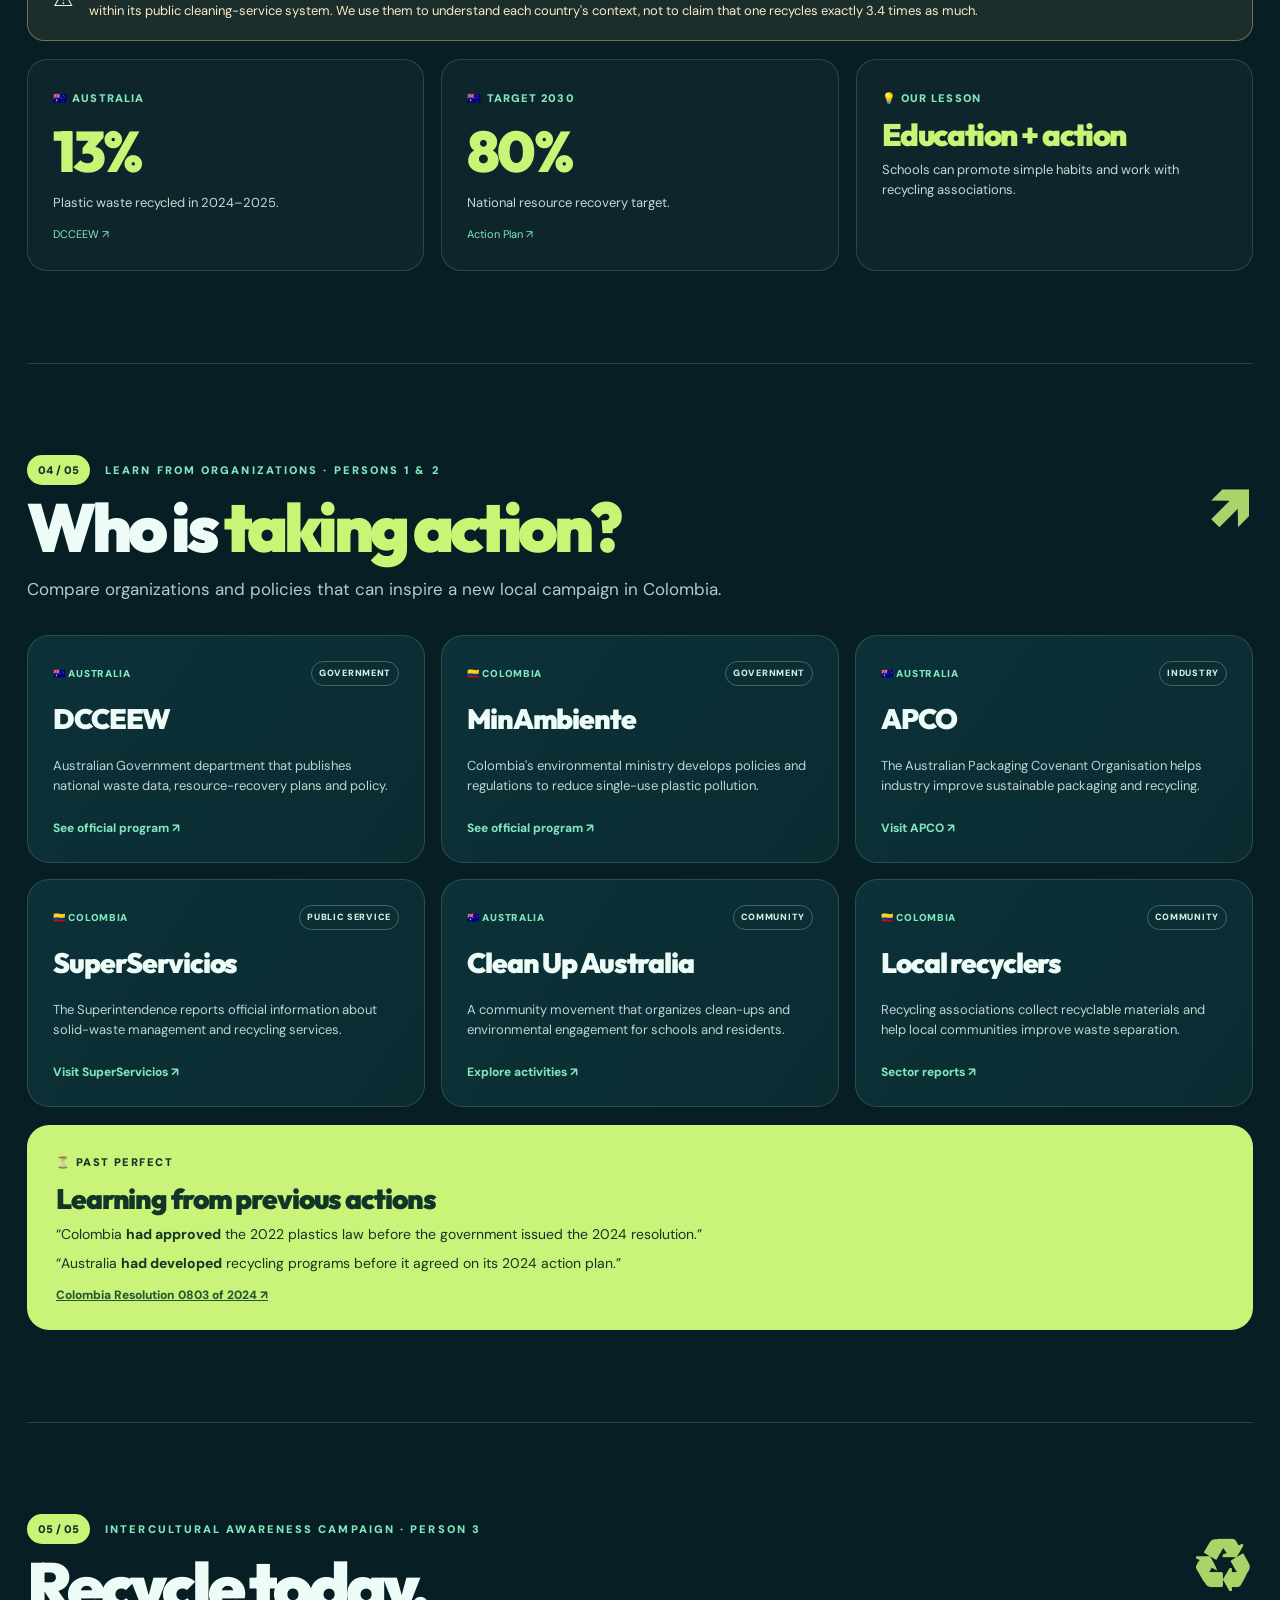
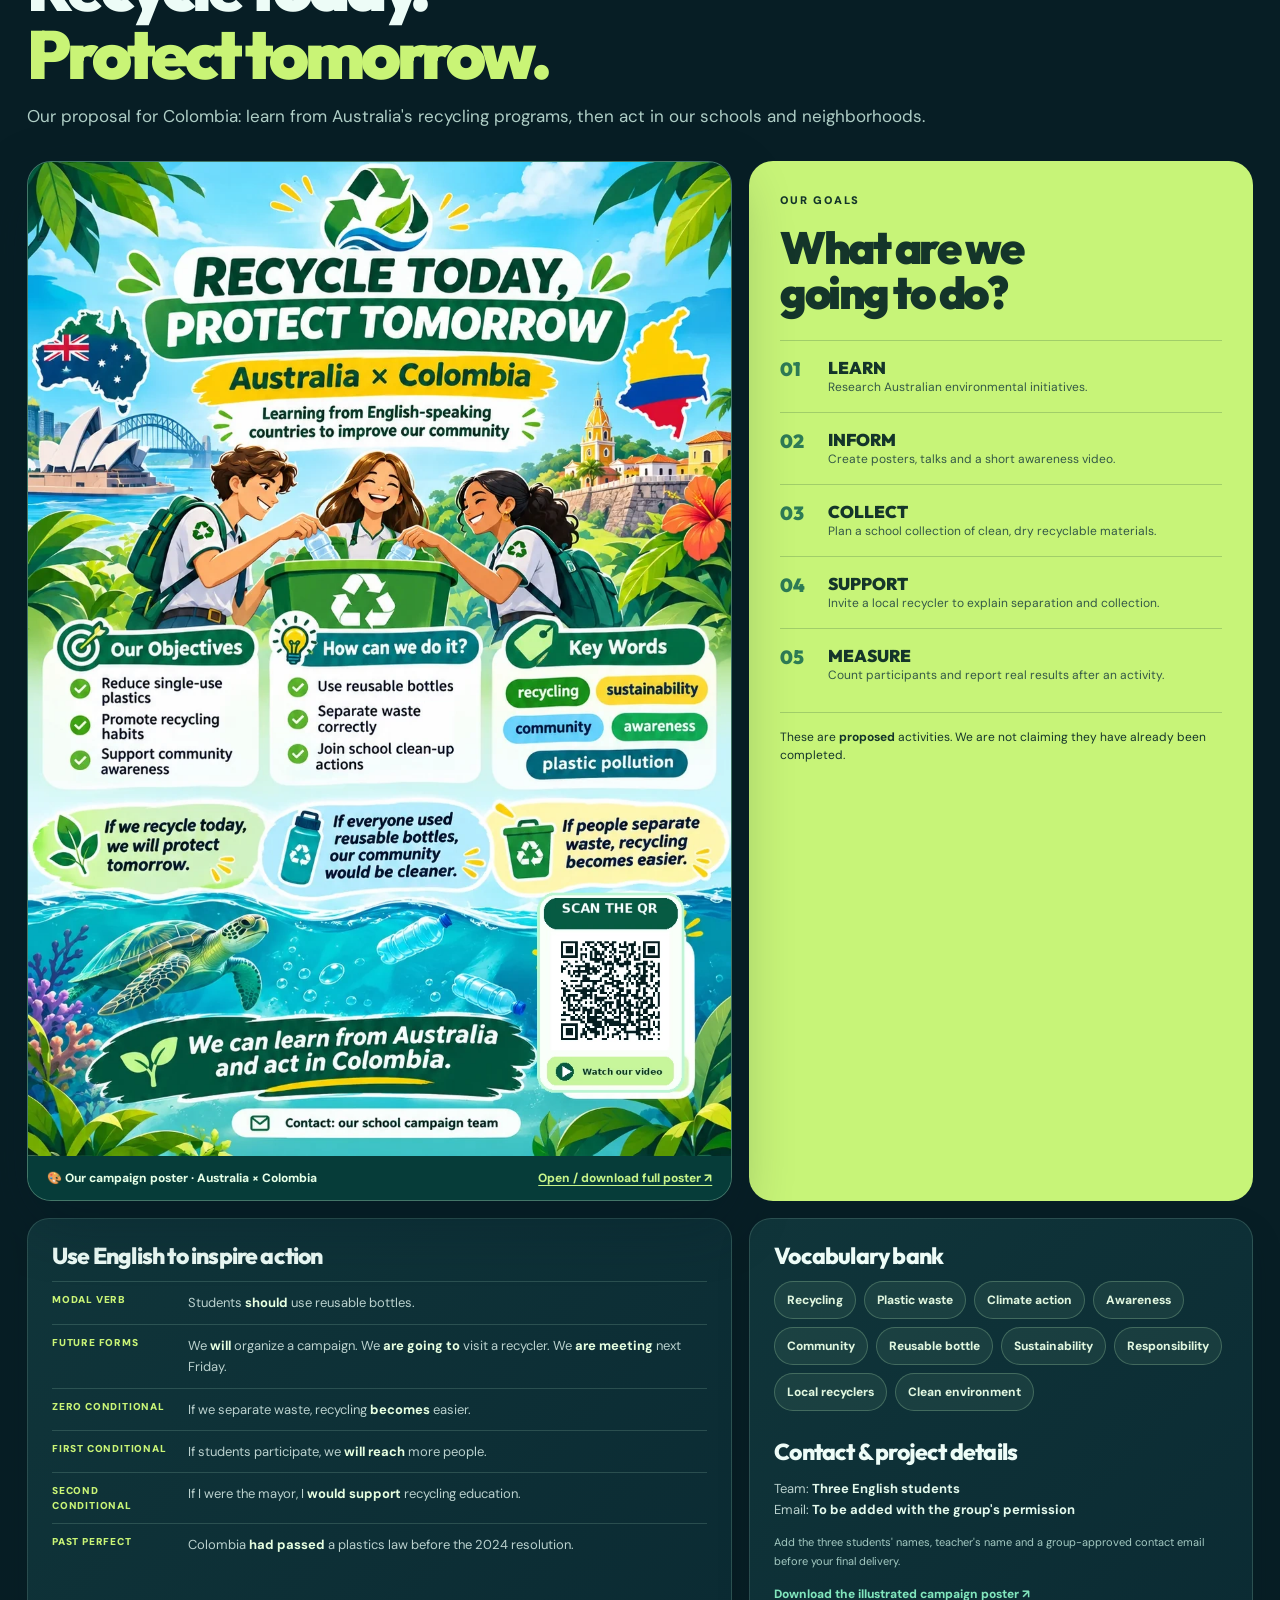
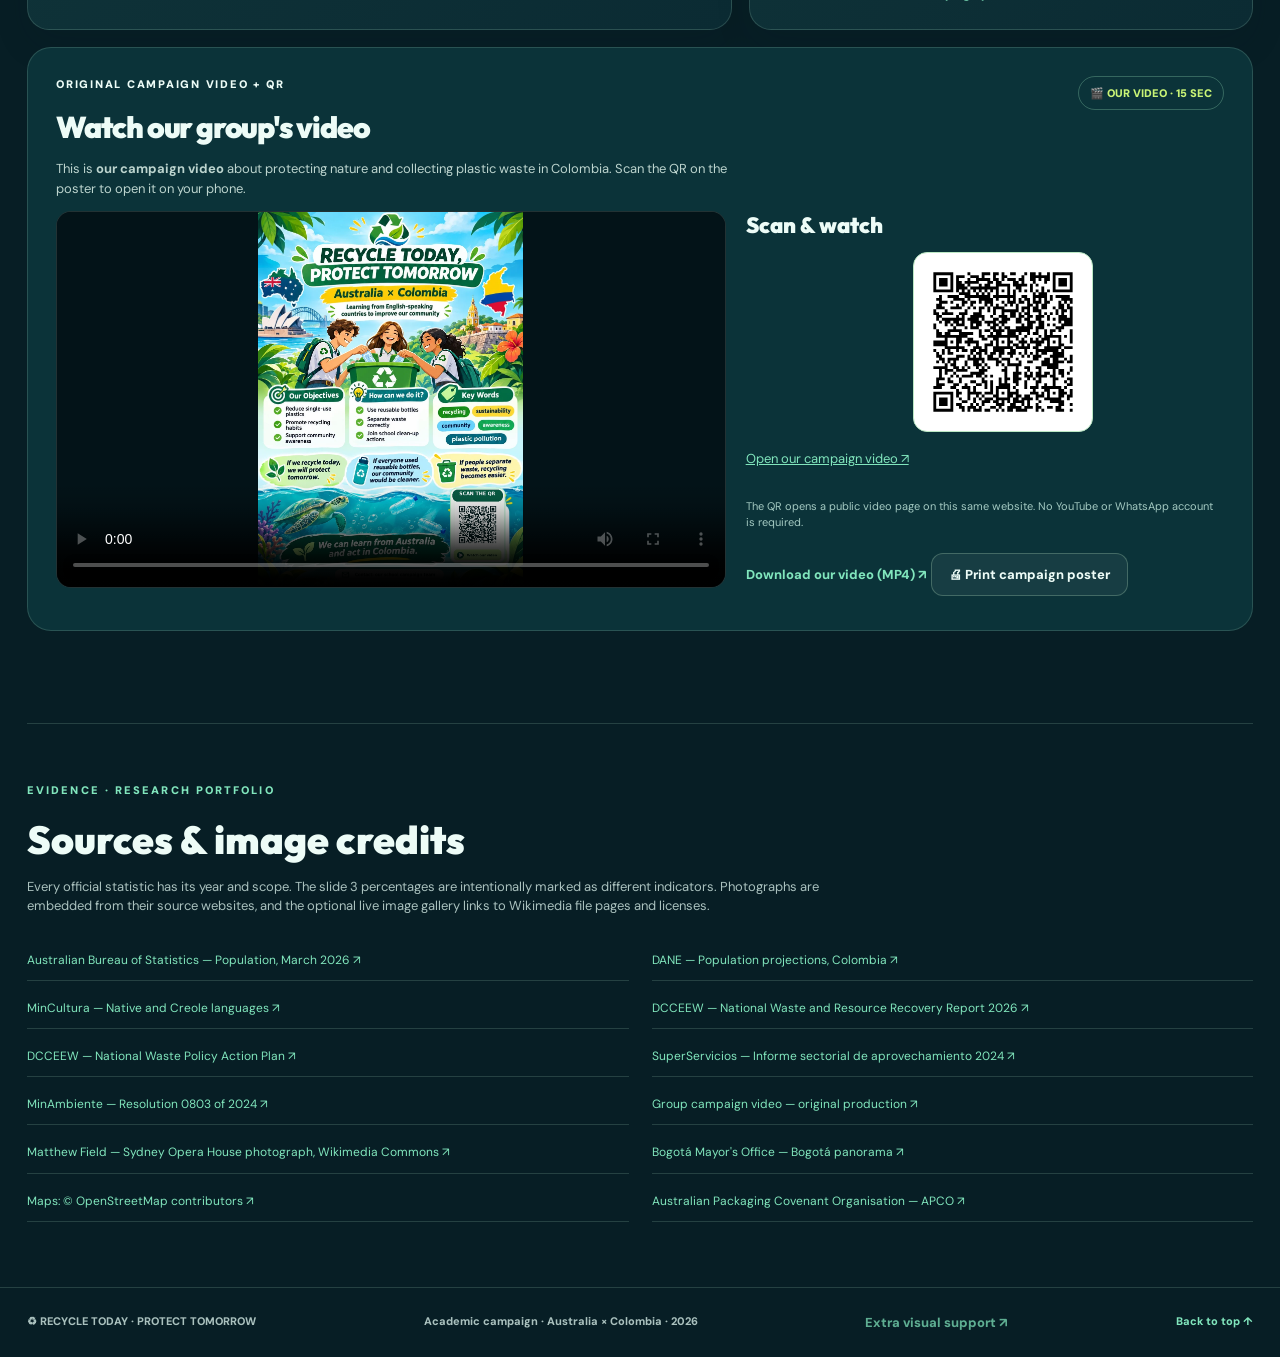
==== commit 5ce99a04: "Revert last blurred-frame adjustment for index.html; restore original speaking order cue" ====
--- a/index.html
+++ b/index.html
@@ -227,7 +227,11 @@
   </main>
   <footer class="footer"><span>♻ RECYCLE TODAY · PROTECT TOMORROW</span><span>Academic campaign · Australia × Colombia · 2026</span><a class="support-link" href="support-gallery.html" title="Optional reference material">Extra visual support ↗</a><a href="#home">Back to top ↑</a></footer>
   
-  <div id="speaker-cue" class="speaker-cue" aria-hidden="true" hidden></div>
+  <aside id="speaker-cue" class="speaker-cue" aria-label="Guía discreta de turnos" hidden>
+    <div class="speaker-cue-top"><span>Orden de intervención</span><button type="button" id="speaker-cue-next" aria-label="Siguiente persona">›</button></div>
+    <div class="speaker-cue-sequence" id="speaker-cue-sequence"></div>
+    <span class="speaker-cue-current" id="speaker-cue-current" role="status"></span>
+  </aside>
   <div id="presentation-toolbar" class="presentation-toolbar" aria-label="Presentation controls" hidden><button type="button" id="prev-slide" aria-label="Previous slide">←</button><span id="current-slide">01 / 05</span><button type="button" id="next-slide" aria-label="Next slide">→</button><button type="button" id="exit-presentation" class="exit-present">Exit ✕</button></div>
 </body>
 </html>
--- a/styles.css
+++ b/styles.css
@@ -118,20 +118,28 @@
 .poster-qr-overlay{background:transparent!important;box-shadow:none!important;border:0!important;padding:0!important;z-index:3}
 .poster-qr-overlay:focus-visible{outline:3px solid #d7ff77;outline-offset:2px}
 
-/* Quiet presenter aid. Only displayed when presenting the five slides. */
-.speaker-cue{position:fixed;right:18px;bottom:86px;z-index:210;width:min(320px,calc(100vw - 36px));border:1px solid #d8f6df38;background:#062d32d9;color:#eafdf3;border-radius:13px;padding:9px 11px;box-shadow:0 8px 28px #001b1f45;backdrop-filter:blur(10px);opacity:.78;transition:opacity .15s}
-.speaker-cue:hover,.speaker-cue:focus-within{opacity:1}
-.speaker-cue[hidden],.is-cue-hidden .speaker-cue{display:none!important}
-.speaker-cue-top{display:flex;align-items:center;justify-content:space-between;gap:10px;margin-bottom:6px}
-.speaker-cue-top>span{font-size:10px;font-weight:800;color:#c4e4d7}
-.speaker-cue-top>button{background:#ffffff0f;color:#defff1;border:1px solid #d8ffe32b;border-radius:6px;padding:0 9px;line-height:20px;font-size:19px;cursor:pointer}
-.speaker-cue-sequence{display:flex;flex-wrap:wrap;gap:4px}
-.speaker-cue-step{font:800 10px/1 var(--display);min-width:20px;height:20px;padding:3px 4px;border-radius:5px;border:1px solid currentColor;background:transparent;cursor:pointer;opacity:.52}
-.speaker-cue-step[data-speaker="1"]{color:#9be6a5}
-.speaker-cue-step[data-speaker="2"]{color:#89c5ff}
-.speaker-cue-step[data-speaker="3"]{color:#ffbb83}
-.speaker-cue-step.is-current{opacity:1;background:color-mix(in srgb,currentColor 19%,#05242d);box-shadow:0 0 0 1px currentColor}
-.speaker-cue-current{display:block;font-size:10px;color:#d6ebe1;margin-top:6px}
+/* Minimal, noninteractive, gently blurred frame for the current voice.
+   Only visible in presentation mode. N changes speaker, G hides the frame. */
+.speaker-cue {
+  --speaker-accent: #9be6a5;
+  position: fixed;
+  inset: 13px;
+  z-index: 190;
+  pointer-events: none;
+  border: 1.5px solid var(--speaker-accent);
+  border-radius: 22px;
+  opacity: .40;
+  background: transparent;
+  box-shadow: 0 0 15px 1px color-mix(in srgb, var(--speaker-accent) 22%, transparent),
+              inset 0 0 16px 1px color-mix(in srgb, var(--speaker-accent) 15%, transparent);
+  transition: border-color .45s ease, box-shadow .45s ease, opacity .3s ease;
+}
+.speaker-cue[data-speaker="1"] { --speaker-accent:#9be6a5; }
+.speaker-cue[data-speaker="2"] { --speaker-accent:#89c5ff; }
+.speaker-cue[data-speaker="3"] { --speaker-accent:#ffbb83; }
+.speaker-cue[hidden],.is-cue-hidden .speaker-cue { display:none!important; }
+@media(max-width:700px){.speaker-cue{inset:8px;border-radius:16px;opacity:.35}}
+@media print{.speaker-cue{display:none!important}}
 .speaker-notes-panel{position:fixed;inset:8vh max(24px,8vw);z-index:520;background:#0b3439;color:#eaffee;border:1px solid #8eddaa66;border-radius:20px;box-shadow:0 25px 75px #00161edc;padding:19px;overflow:auto}
 .speaker-notes-panel[hidden]{display:none!important}
 .speaker-notes-controls{display:flex;align-items:center;flex-wrap:wrap;gap:8px;margin-bottom:13px}
@@ -139,5 +147,5 @@
 .speaker-notes-panel .speaker-script{display:block;max-height:none;overflow:visible}
 .speaker-notes-panel .speaker-script[hidden]{display:none!important}
 .speaker-notes-panel .ghost-btn{font-size:12px;padding:8px 10px;border-radius:10px}
-@media(max-width:700px){.speaker-cue{right:8px;bottom:70px;width:min(285px,calc(100vw - 20px));padding:8px}.speaker-cue-step{min-width:18px;height:19px}.speaker-notes-panel{inset:5vh 10px;padding:12px}}
+@media(max-width:700px){.speaker-notes-panel{inset:5vh 10px;padding:12px}}
 @media print{.speaker-cue,.speaker-notes-panel{display:none!important}}
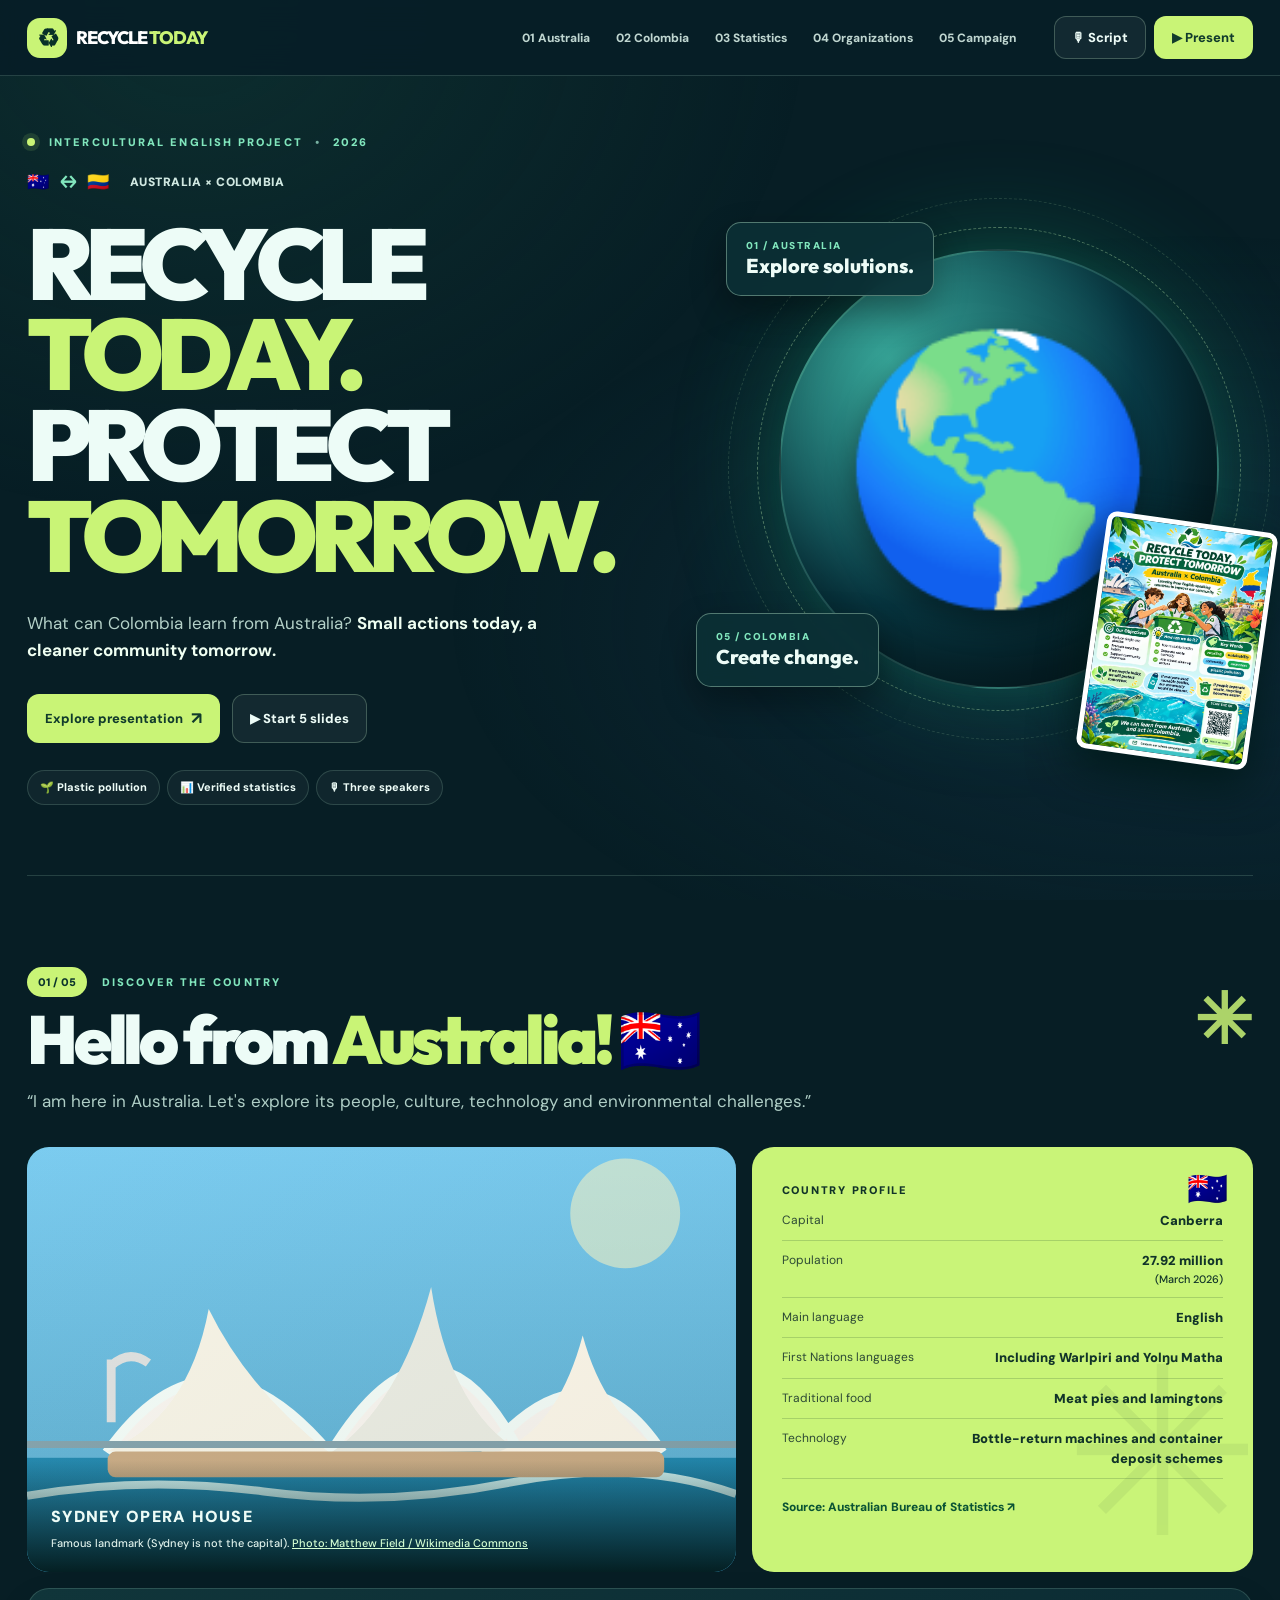
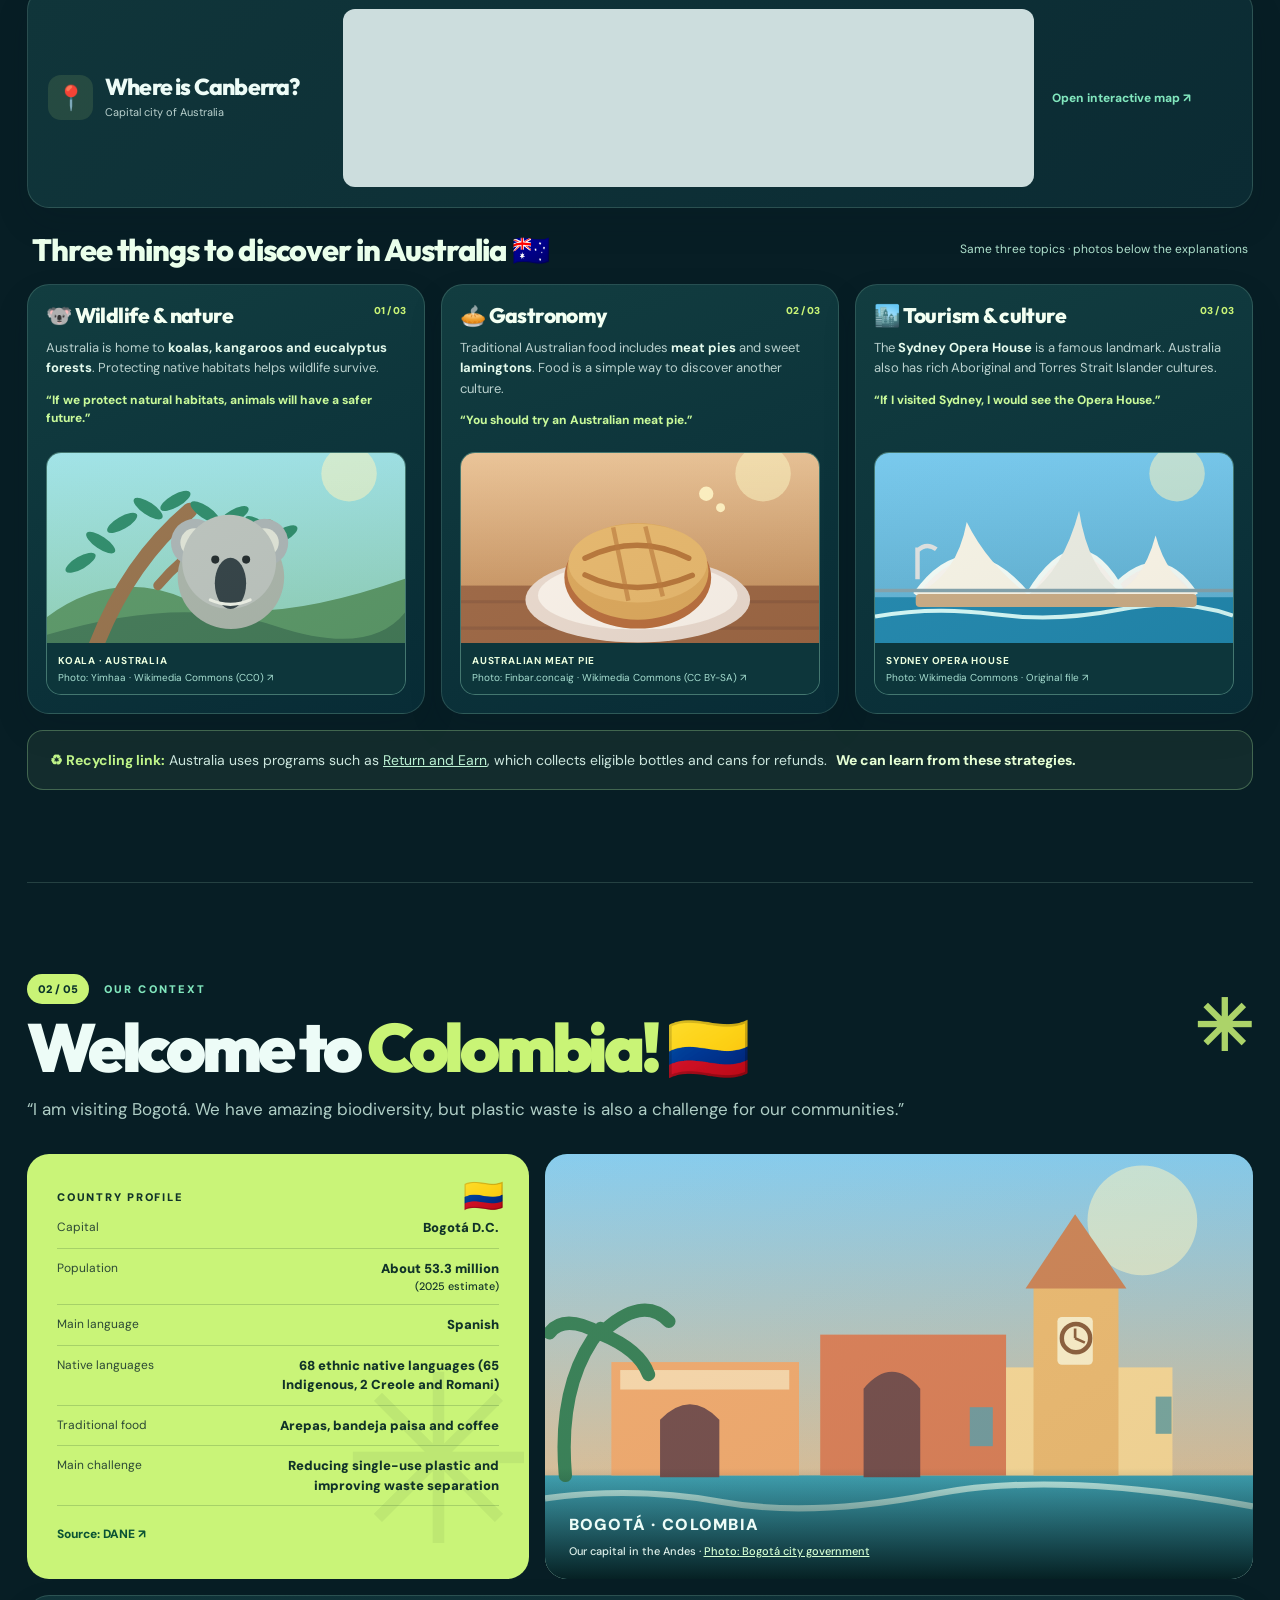
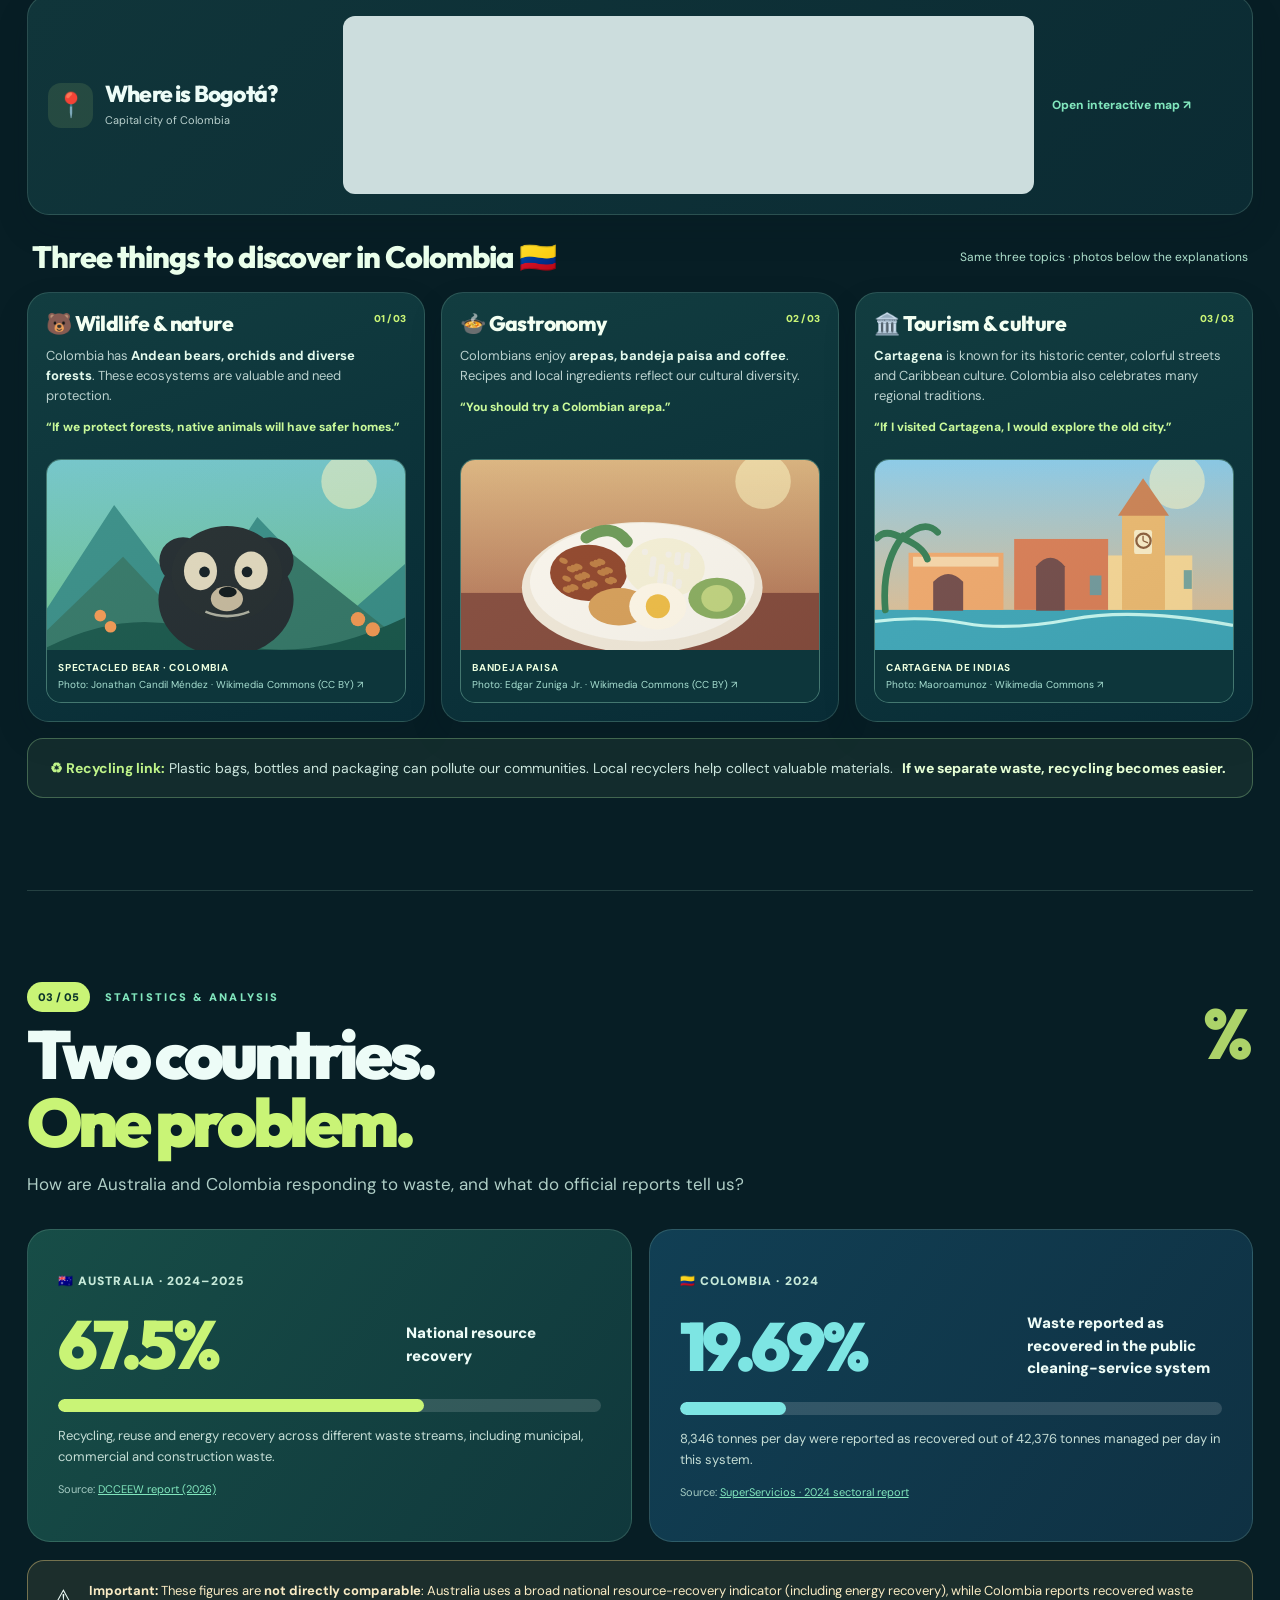
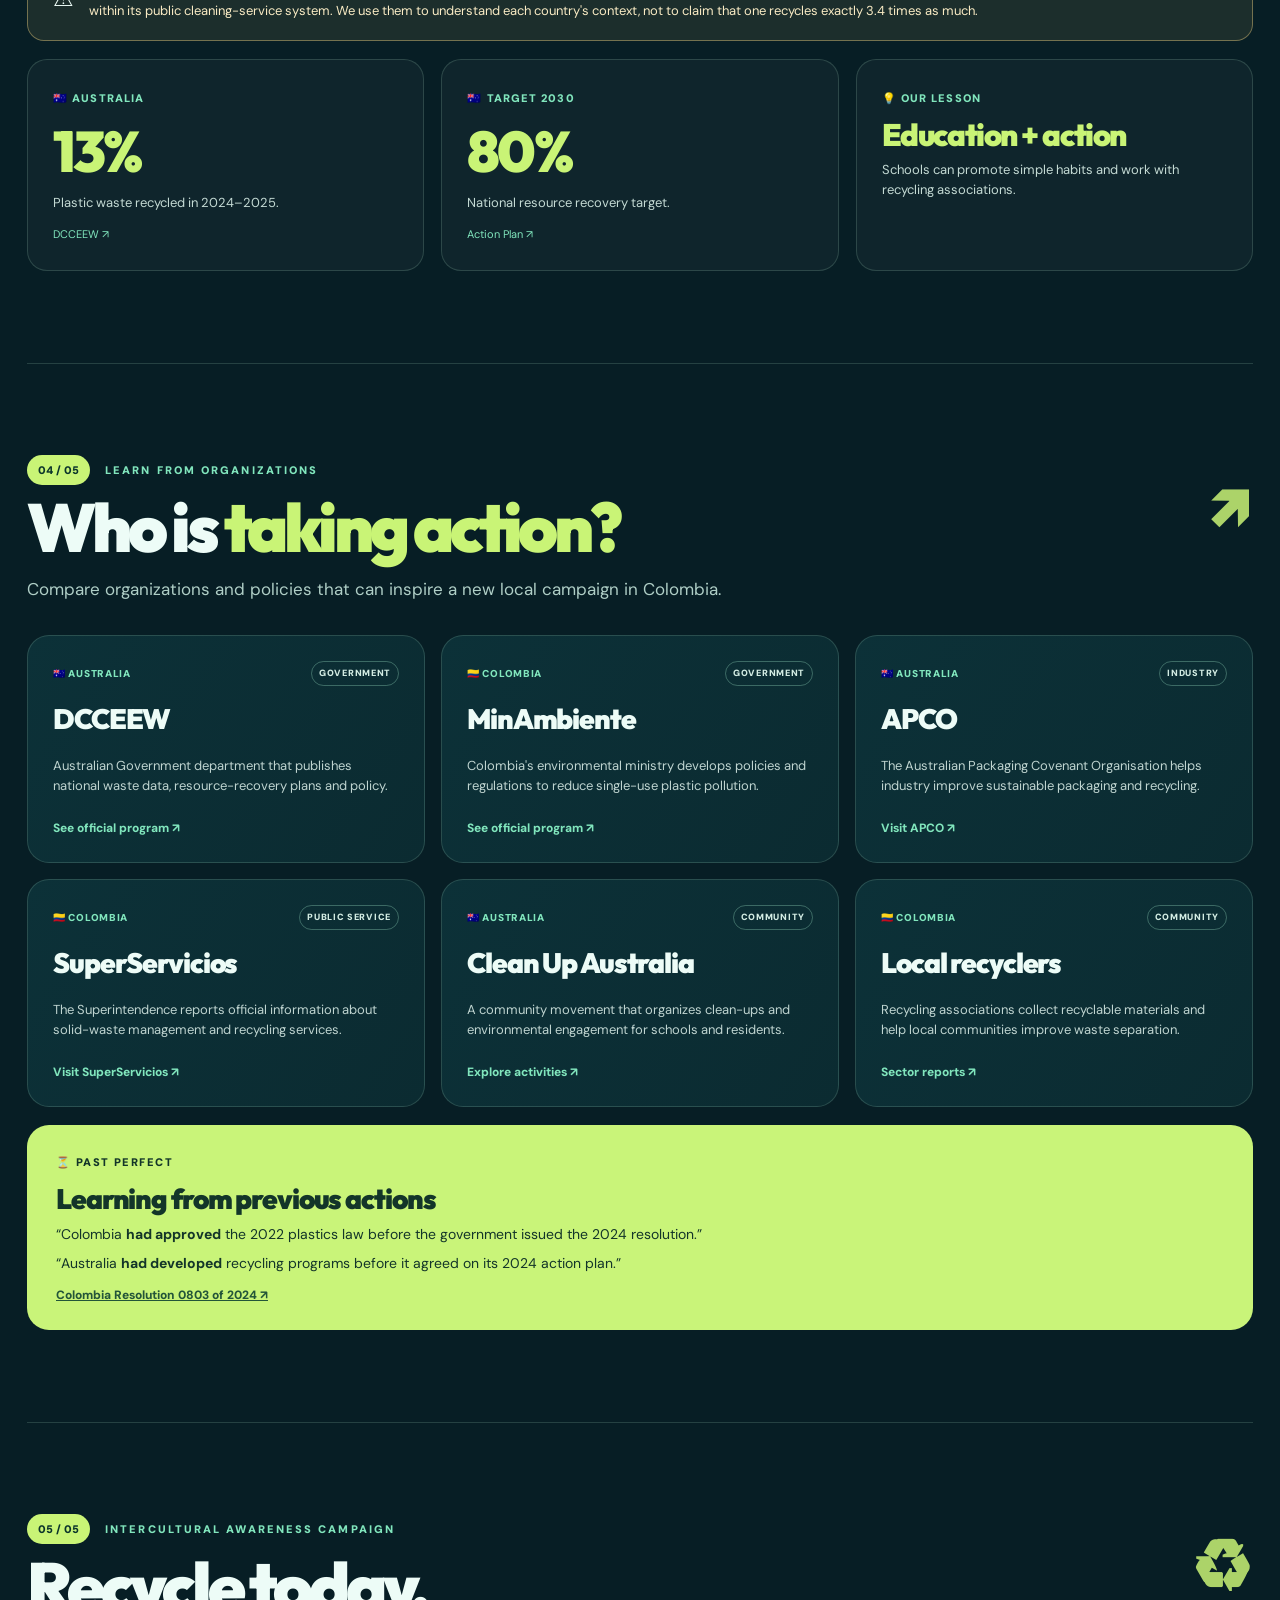
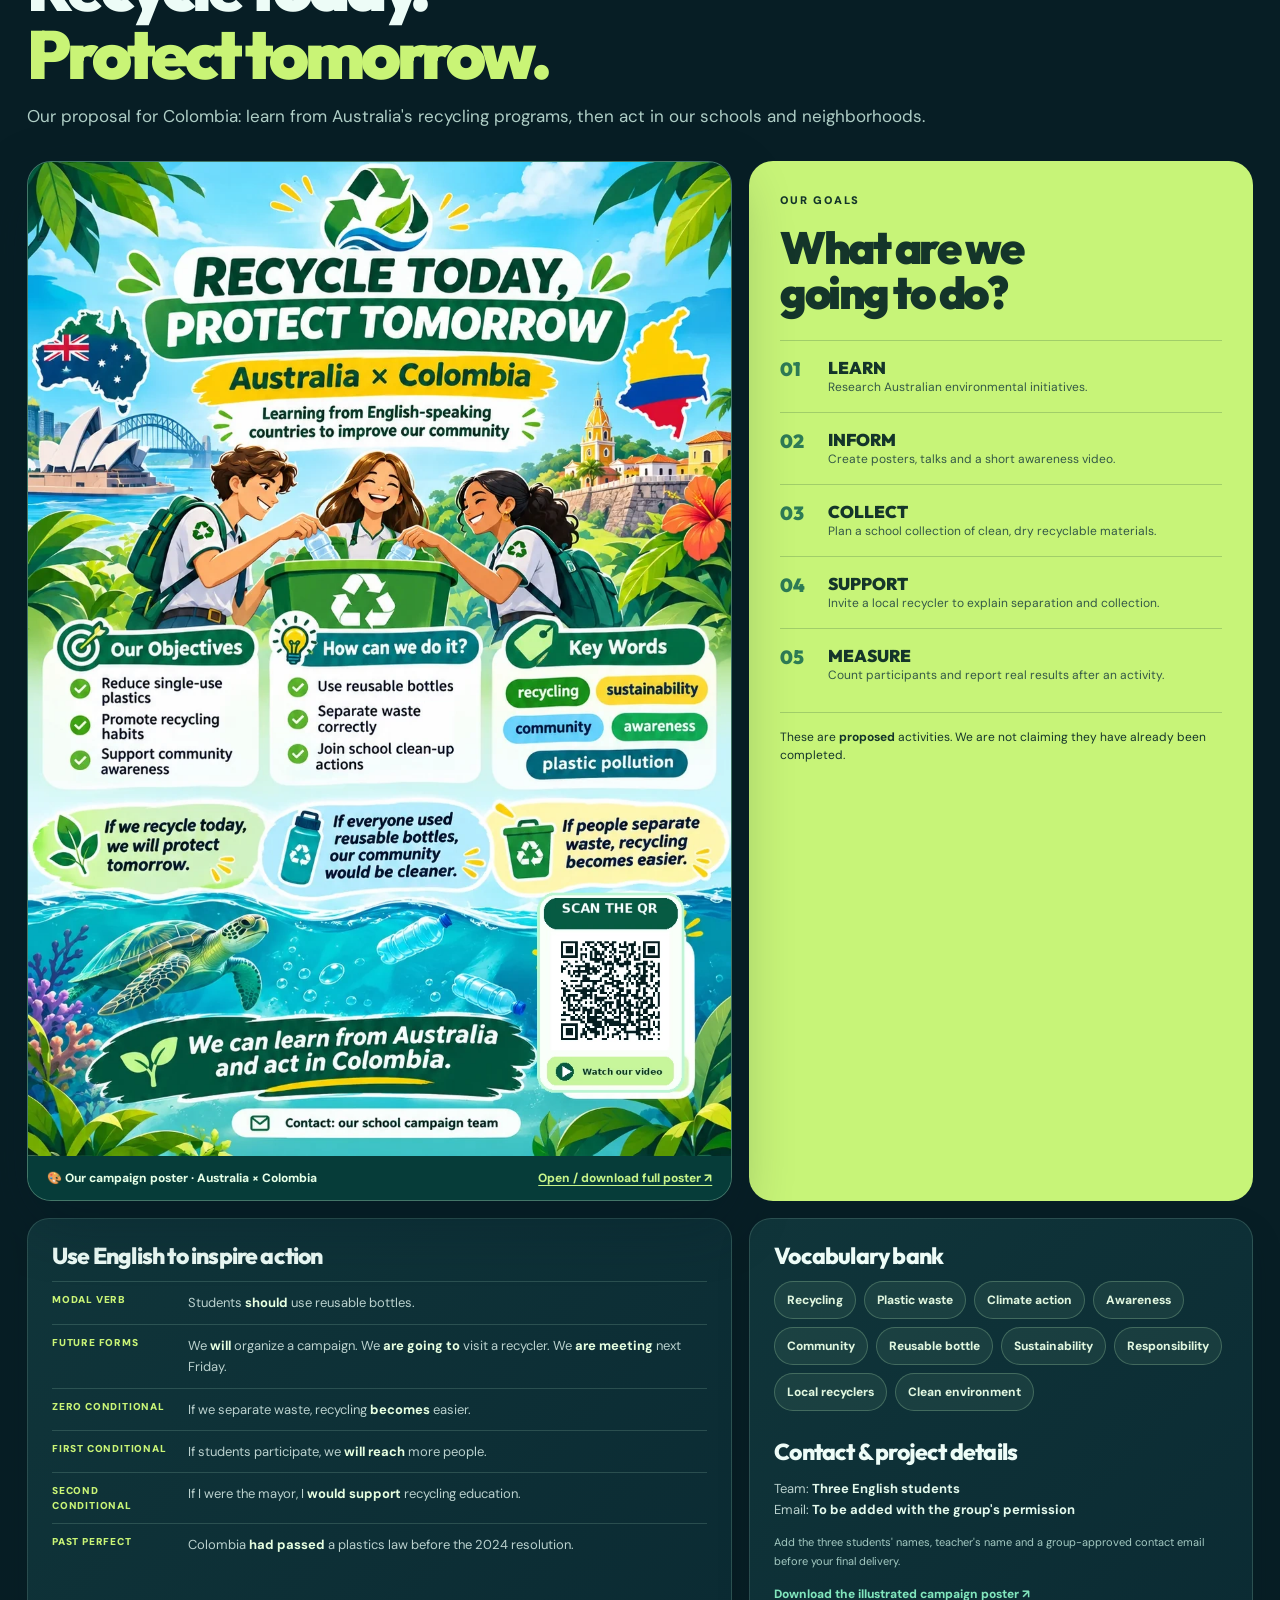
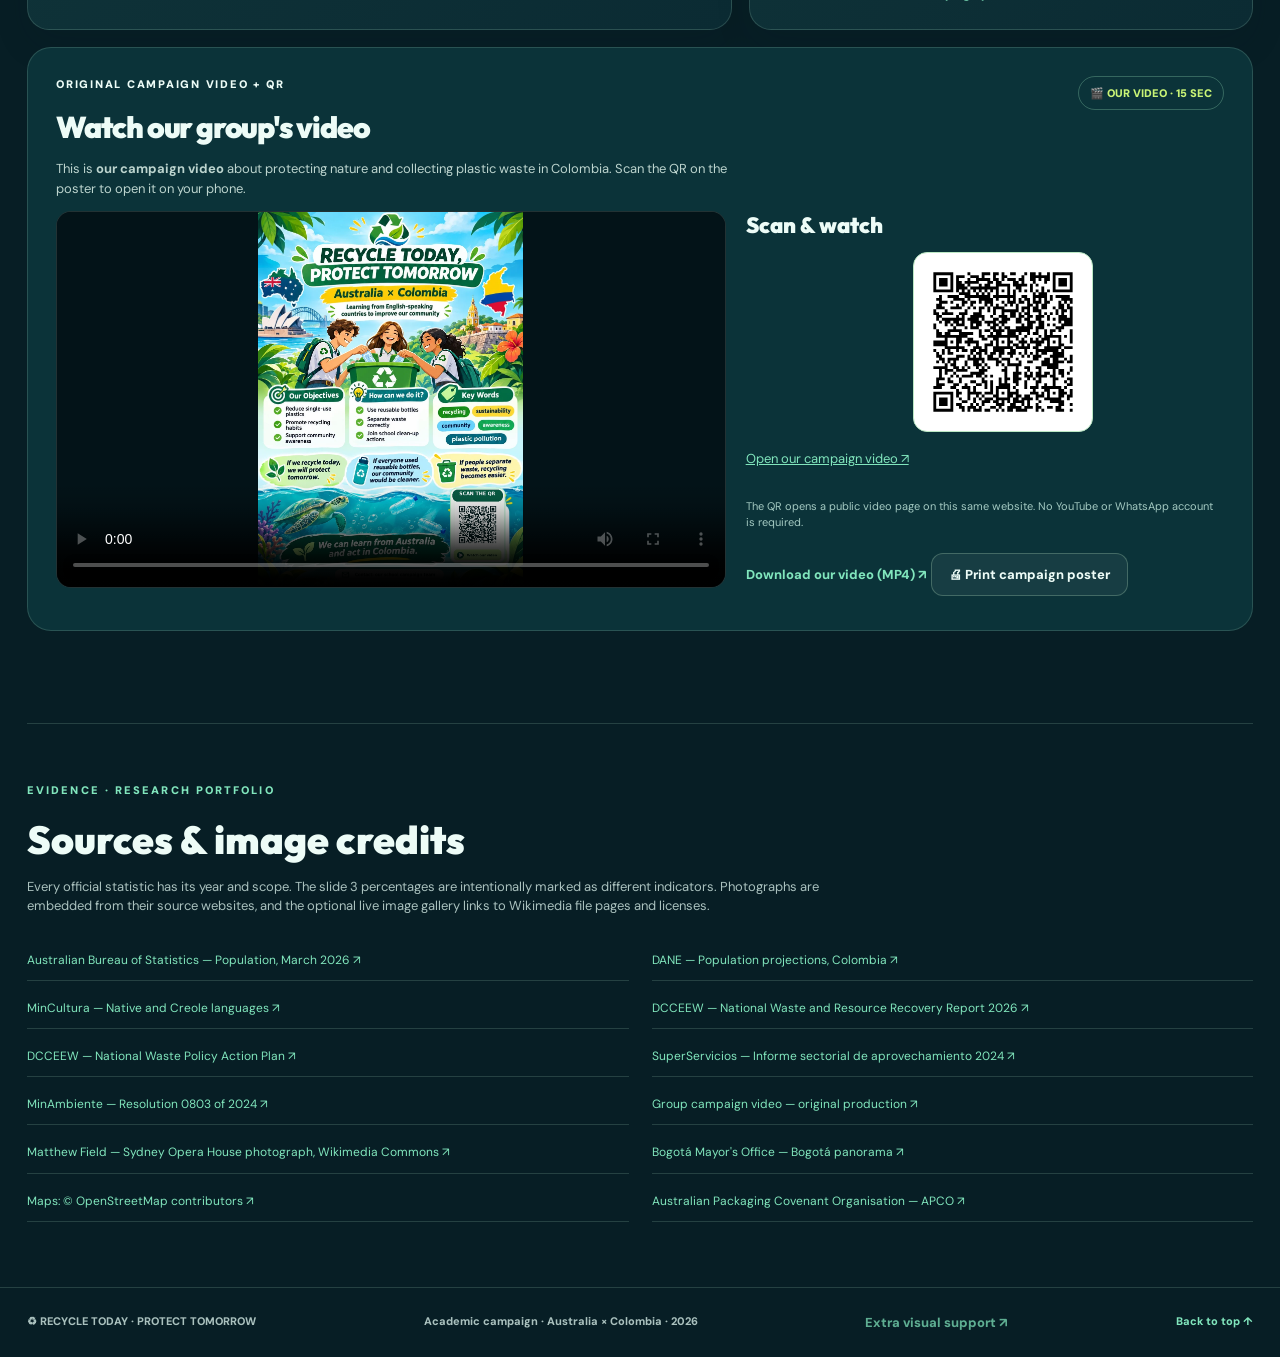
==== commit 0033dbe8: "Clean final presentation: remove presenter cues, color frames and presenter labels" ====
--- a/index.html
+++ b/index.html
@@ -41,7 +41,7 @@
     </section>
     <div class="five-slides">
       <section id="australia" class="slide page-width" data-slide="0" aria-labelledby="australia-title">
-        <div class="section-heading"><div><p class="eyebrow"><span class="section-number">01 / 05</span> DISCOVER THE COUNTRY · PERSON 1</p><h2 id="australia-title">Hello from <span class="colored">Australia!</span> 🇦🇺</h2><p class="section-subtitle">“I am here in Australia. Let's explore its people, culture, technology and environmental challenges.”</p></div><div class="corner-symbol">✳</div></div>
+        <div class="section-heading"><div><p class="eyebrow"><span class="section-number">01 / 05</span> DISCOVER THE COUNTRY</p><h2 id="australia-title">Hello from <span class="colored">Australia!</span> 🇦🇺</h2><p class="section-subtitle">“I am here in Australia. Let's explore its people, culture, technology and environmental challenges.”</p></div><div class="corner-symbol">✳</div></div>
         <div class="slide-grid">
           <figure class="feature-photo australia-photo"><img src="assets/au-tourism.svg" data-commons-title="Sydney opera house side view.jpg" alt="Illustration of Sydney Opera House with harbor" loading="lazy" /><figcaption><span>SYDNEY OPERA HOUSE</span><small>Famous landmark (Sydney is not the capital). <a target="_blank" rel="noopener noreferrer" href="https://commons.wikimedia.org/wiki/File:Sydney_opera_house_side_view.jpg">Photo: Matthew Field / Wikimedia Commons</a></small></figcaption></figure>
           <div class="country-card"><span class="card-eyebrow">COUNTRY PROFILE</span><div class="mini-flag">🇦🇺</div><dl class="fact-list"><div><dt>Capital</dt><dd>Canberra</dd></div><div><dt>Population</dt><dd>27.92 million <small>(March 2026)</small></dd></div><div><dt>Main language</dt><dd>English</dd></div><div><dt>First Nations languages</dt><dd>Including Warlpiri and Yolŋu Matha</dd></div><div><dt>Traditional food</dt><dd>Meat pies and lamingtons</dd></div><div><dt>Technology</dt><dd>Bottle-return machines and container deposit schemes</dd></div></dl><a href="https://www.abs.gov.au/statistics/people/population/national-state-and-territory-population/latest-release" class="text-link" target="_blank" rel="noopener noreferrer">Source: Australian Bureau of Statistics ↗</a></div>
@@ -84,7 +84,7 @@
         </div>
       </section>
       <section id="colombia" class="slide page-width" data-slide="1" aria-labelledby="colombia-title">
-        <div class="section-heading"><div><p class="eyebrow"><span class="section-number">02 / 05</span> OUR CONTEXT · PERSON 2</p><h2 id="colombia-title">Welcome to <span class="colored">Colombia!</span> 🇨🇴</h2><p class="section-subtitle">“I am visiting Bogotá. We have amazing biodiversity, but plastic waste is also a challenge for our communities.”</p></div><div class="corner-symbol">✳</div></div>
+        <div class="section-heading"><div><p class="eyebrow"><span class="section-number">02 / 05</span> OUR CONTEXT</p><h2 id="colombia-title">Welcome to <span class="colored">Colombia!</span> 🇨🇴</h2><p class="section-subtitle">“I am visiting Bogotá. We have amazing biodiversity, but plastic waste is also a challenge for our communities.”</p></div><div class="corner-symbol">✳</div></div>
         <div class="slide-grid">
           <div class="country-card"><span class="card-eyebrow">COUNTRY PROFILE</span><div class="mini-flag">🇨🇴</div><dl class="fact-list"><div><dt>Capital</dt><dd>Bogotá D.C.</dd></div><div><dt>Population</dt><dd>About 53.3 million <small>(2025 estimate)</small></dd></div><div><dt>Main language</dt><dd>Spanish</dd></div><div><dt>Native languages</dt><dd>68 ethnic native languages (65 Indigenous, 2 Creole and Romani)</dd></div><div><dt>Traditional food</dt><dd>Arepas, bandeja paisa and coffee</dd></div><div><dt>Main challenge</dt><dd>Reducing single-use plastic and improving waste separation</dd></div></dl><a href="https://www.dane.gov.co/index.php/estadisticas-por-tema/demografia-y-poblacion/proyecciones-de-poblacion" class="text-link" target="_blank" rel="noopener noreferrer">Source: DANE ↗</a></div>
           <figure class="feature-photo colombia-photo"><img src="assets/co-tourism.svg" data-commons-title="Cartagena de Indias.jpg" alt="Illustration of Cartagena de Indias colonial architecture" loading="lazy" /><figcaption><span>BOGOTÁ · COLOMBIA</span><small>Our capital in the Andes · <a href="https://bogota.gov.co/internacional/bogota-entre-las-mejores-capitales-de-america-latina-para-invertir" target="_blank" rel="noopener noreferrer">Photo: Bogotá city government</a></small></figcaption></figure>
@@ -127,7 +127,7 @@
         </div>
       </section>
       <section id="compare" class="slide page-width" data-slide="2" aria-labelledby="compare-title">
-        <div class="section-heading"><div><p class="eyebrow"><span class="section-number">03 / 05</span> STATISTICS & ANALYSIS · PERSON 2</p><h2 id="compare-title">Two countries.<br /><span class="colored">One problem.</span></h2><p class="section-subtitle">How are Australia and Colombia responding to waste, and what do official reports tell us?</p></div><div class="corner-symbol">%</div></div>
+        <div class="section-heading"><div><p class="eyebrow"><span class="section-number">03 / 05</span> STATISTICS & ANALYSIS</p><h2 id="compare-title">Two countries.<br /><span class="colored">One problem.</span></h2><p class="section-subtitle">How are Australia and Colombia responding to waste, and what do official reports tell us?</p></div><div class="corner-symbol">%</div></div>
         <div class="comparison-grid">
           <article class="percent-card au-percent"><p>🇦🇺 AUSTRALIA · 2024–2025</p><div class="percent-row"><strong>67.5%</strong><span>National resource recovery</span></div><div class="percent-track"><span style="width:67.5%"></span></div><p class="percent-detail">Recycling, reuse and energy recovery across different waste streams, including municipal, commercial and construction waste.</p><p class="source-mini">Source: <a href="https://www.dcceew.gov.au/environment/protection/waste/publications/national-waste-resource-recovery-report-2026" target="_blank" rel="noopener noreferrer">DCCEEW report (2026)</a></p></article>
           <article class="percent-card co-percent"><p>🇨🇴 COLOMBIA · 2024</p><div class="percent-row"><strong>19.69%</strong><span>Waste reported as recovered in the public cleaning-service system</span></div><div class="percent-track"><span style="width:19.69%"></span></div><p class="percent-detail">8,346 tonnes per day were reported as recovered out of 42,376 tonnes managed per day in this system.</p><p class="source-mini">Source: <a href="https://www.superservicios.gov.co/publicaciones" target="_blank" rel="noopener noreferrer">SuperServicios · 2024 sectoral report</a></p></article>
@@ -140,7 +140,7 @@
         </div>
       </section>
       <section id="organizations" class="slide page-width" data-slide="3" aria-labelledby="organizations-title">
-        <div class="section-heading"><div><p class="eyebrow"><span class="section-number">04 / 05</span> LEARN FROM ORGANIZATIONS · PERSONS 1 & 2</p><h2 id="organizations-title">Who is <span class="colored">taking action?</span></h2><p class="section-subtitle">Compare organizations and policies that can inspire a new local campaign in Colombia.</p></div><div class="corner-symbol">↗</div></div>
+        <div class="section-heading"><div><p class="eyebrow"><span class="section-number">04 / 05</span> LEARN FROM ORGANIZATIONS</p><h2 id="organizations-title">Who is <span class="colored">taking action?</span></h2><p class="section-subtitle">Compare organizations and policies that can inspire a new local campaign in Colombia.</p></div><div class="corner-symbol">↗</div></div>
         <div class="organizations-grid">
           <article class="organization"><div class="org-header"><span>🇦🇺 AUSTRALIA</span><span class="org-pill">GOVERNMENT</span></div><h3>DCCEEW</h3><p>Australian Government department that publishes national waste data, resource-recovery plans and policy.</p><a target="_blank" rel="noopener noreferrer" href="https://www.dcceew.gov.au/environment/protection/waste">See official program ↗</a></article>
           <article class="organization"><div class="org-header"><span>🇨🇴 COLOMBIA</span><span class="org-pill">GOVERNMENT</span></div><h3>MinAmbiente</h3><p>Colombia's environmental ministry develops policies and regulations to reduce single-use plastic pollution.</p><a target="_blank" rel="noopener noreferrer" href="https://www.minambiente.gov.co/">See official program ↗</a></article>
@@ -152,7 +152,7 @@
         <div class="history-panel"><span>⏳ PAST PERFECT</span><h3>Learning from previous actions</h3><p>“Colombia <strong>had approved</strong> the 2022 plastics law before the government issued the 2024 resolution.”</p><p>“Australia <strong>had developed</strong> recycling programs before it agreed on its 2024 action plan.”</p><a href="https://www.minambiente.gov.co/documento-normativa/resolucion-0803-del-24-de-junio-de-2024/" target="_blank" rel="noopener noreferrer">Colombia Resolution 0803 of 2024 ↗</a></div>
       </section>
       <section id="campaign" class="slide page-width" data-slide="4" aria-labelledby="campaign-title">
-        <div class="section-heading"><div><p class="eyebrow"><span class="section-number">05 / 05</span> INTERCULTURAL AWARENESS CAMPAIGN · PERSON 3</p><h2 id="campaign-title">Recycle today.<br /><span class="colored">Protect tomorrow.</span></h2><p class="section-subtitle">Our proposal for Colombia: learn from Australia's recycling programs, then act in our schools and neighborhoods.</p></div><div class="corner-symbol">♻</div></div>
+        <div class="section-heading"><div><p class="eyebrow"><span class="section-number">05 / 05</span> INTERCULTURAL AWARENESS CAMPAIGN</p><h2 id="campaign-title">Recycle today.<br /><span class="colored">Protect tomorrow.</span></h2><p class="section-subtitle">Our proposal for Colombia: learn from Australia's recycling programs, then act in our schools and neighborhoods.</p></div><div class="corner-symbol">♻</div></div>
         <div class="campaign-grid">
           <figure class="campaign-poster">
             <div class="poster-image-wrap">
@@ -227,11 +227,7 @@
   </main>
   <footer class="footer"><span>♻ RECYCLE TODAY · PROTECT TOMORROW</span><span>Academic campaign · Australia × Colombia · 2026</span><a class="support-link" href="support-gallery.html" title="Optional reference material">Extra visual support ↗</a><a href="#home">Back to top ↑</a></footer>
   
-  <aside id="speaker-cue" class="speaker-cue" aria-label="Guía discreta de turnos" hidden>
-    <div class="speaker-cue-top"><span>Orden de intervención</span><button type="button" id="speaker-cue-next" aria-label="Siguiente persona">›</button></div>
-    <div class="speaker-cue-sequence" id="speaker-cue-sequence"></div>
-    <span class="speaker-cue-current" id="speaker-cue-current" role="status"></span>
-  </aside>
+  
   <div id="presentation-toolbar" class="presentation-toolbar" aria-label="Presentation controls" hidden><button type="button" id="prev-slide" aria-label="Previous slide">←</button><span id="current-slide">01 / 05</span><button type="button" id="next-slide" aria-label="Next slide">→</button><button type="button" id="exit-presentation" class="exit-present">Exit ✕</button></div>
 </body>
 </html>
--- a/styles.css
+++ b/styles.css
@@ -118,28 +118,20 @@
 .poster-qr-overlay{background:transparent!important;box-shadow:none!important;border:0!important;padding:0!important;z-index:3}
 .poster-qr-overlay:focus-visible{outline:3px solid #d7ff77;outline-offset:2px}
 
-/* Minimal, noninteractive, gently blurred frame for the current voice.
-   Only visible in presentation mode. N changes speaker, G hides the frame. */
-.speaker-cue {
-  --speaker-accent: #9be6a5;
-  position: fixed;
-  inset: 13px;
-  z-index: 190;
-  pointer-events: none;
-  border: 1.5px solid var(--speaker-accent);
-  border-radius: 22px;
-  opacity: .40;
-  background: transparent;
-  box-shadow: 0 0 15px 1px color-mix(in srgb, var(--speaker-accent) 22%, transparent),
-              inset 0 0 16px 1px color-mix(in srgb, var(--speaker-accent) 15%, transparent);
-  transition: border-color .45s ease, box-shadow .45s ease, opacity .3s ease;
-}
-.speaker-cue[data-speaker="1"] { --speaker-accent:#9be6a5; }
-.speaker-cue[data-speaker="2"] { --speaker-accent:#89c5ff; }
-.speaker-cue[data-speaker="3"] { --speaker-accent:#ffbb83; }
-.speaker-cue[hidden],.is-cue-hidden .speaker-cue { display:none!important; }
-@media(max-width:700px){.speaker-cue{inset:8px;border-radius:16px;opacity:.35}}
-@media print{.speaker-cue{display:none!important}}
+/* Quiet presenter aid. Only displayed when presenting the five slides. */
+.speaker-cue{position:fixed;right:18px;bottom:86px;z-index:210;width:min(320px,calc(100vw - 36px));border:1px solid #d8f6df38;background:#062d32d9;color:#eafdf3;border-radius:13px;padding:9px 11px;box-shadow:0 8px 28px #001b1f45;backdrop-filter:blur(10px);opacity:.78;transition:opacity .15s}
+.speaker-cue:hover,.speaker-cue:focus-within{opacity:1}
+.speaker-cue[hidden],.is-cue-hidden .speaker-cue{display:none!important}
+.speaker-cue-top{display:flex;align-items:center;justify-content:space-between;gap:10px;margin-bottom:6px}
+.speaker-cue-top>span{font-size:10px;font-weight:800;color:#c4e4d7}
+.speaker-cue-top>button{background:#ffffff0f;color:#defff1;border:1px solid #d8ffe32b;border-radius:6px;padding:0 9px;line-height:20px;font-size:19px;cursor:pointer}
+.speaker-cue-sequence{display:flex;flex-wrap:wrap;gap:4px}
+.speaker-cue-step{font:800 10px/1 var(--display);min-width:20px;height:20px;padding:3px 4px;border-radius:5px;border:1px solid currentColor;background:transparent;cursor:pointer;opacity:.52}
+.speaker-cue-step[data-speaker="1"]{color:#9be6a5}
+.speaker-cue-step[data-speaker="2"]{color:#89c5ff}
+.speaker-cue-step[data-speaker="3"]{color:#ffbb83}
+.speaker-cue-step.is-current{opacity:1;background:color-mix(in srgb,currentColor 19%,#05242d);box-shadow:0 0 0 1px currentColor}
+.speaker-cue-current{display:block;font-size:10px;color:#d6ebe1;margin-top:6px}
 .speaker-notes-panel{position:fixed;inset:8vh max(24px,8vw);z-index:520;background:#0b3439;color:#eaffee;border:1px solid #8eddaa66;border-radius:20px;box-shadow:0 25px 75px #00161edc;padding:19px;overflow:auto}
 .speaker-notes-panel[hidden]{display:none!important}
 .speaker-notes-controls{display:flex;align-items:center;flex-wrap:wrap;gap:8px;margin-bottom:13px}
@@ -147,5 +139,5 @@
 .speaker-notes-panel .speaker-script{display:block;max-height:none;overflow:visible}
 .speaker-notes-panel .speaker-script[hidden]{display:none!important}
 .speaker-notes-panel .ghost-btn{font-size:12px;padding:8px 10px;border-radius:10px}
-@media(max-width:700px){.speaker-notes-panel{inset:5vh 10px;padding:12px}}
+@media(max-width:700px){.speaker-cue{right:8px;bottom:70px;width:min(285px,calc(100vw - 20px));padding:8px}.speaker-cue-step{min-width:18px;height:19px}.speaker-notes-panel{inset:5vh 10px;padding:12px}}
 @media print{.speaker-cue,.speaker-notes-panel{display:none!important}}
